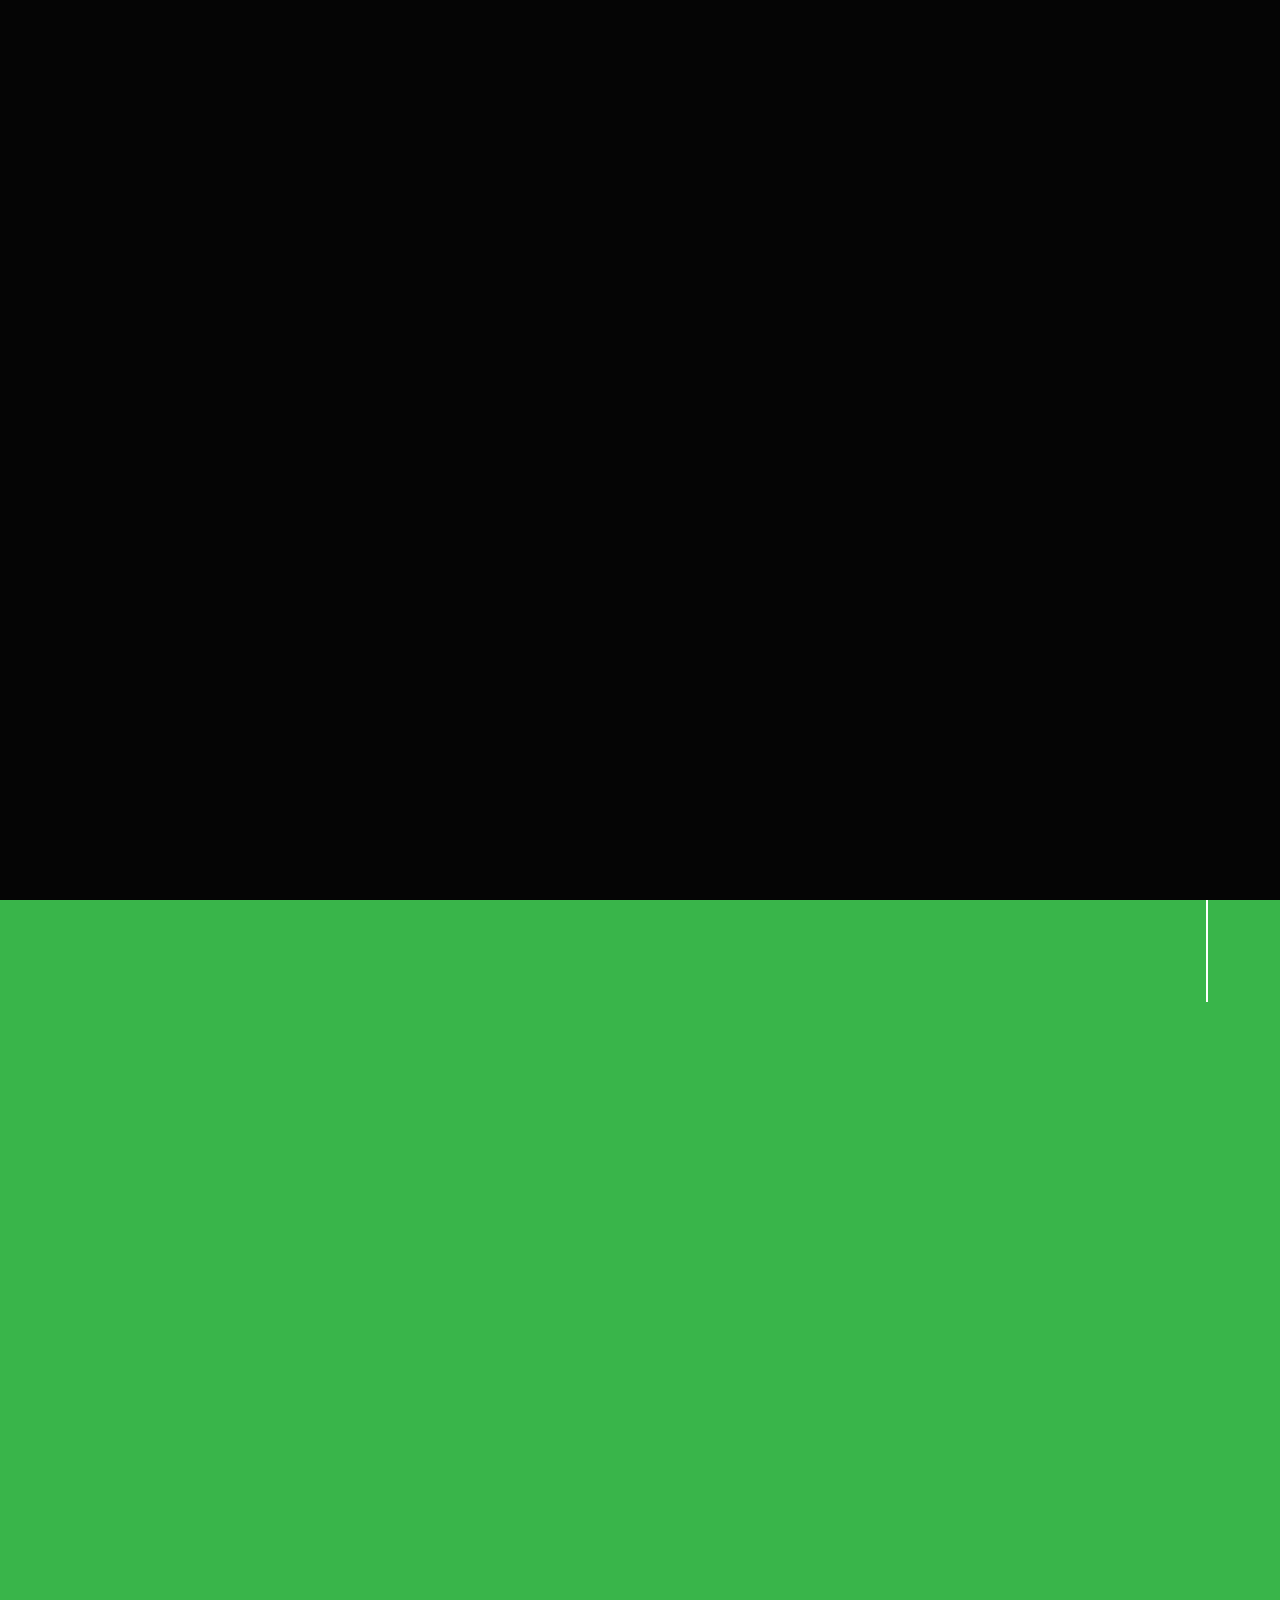
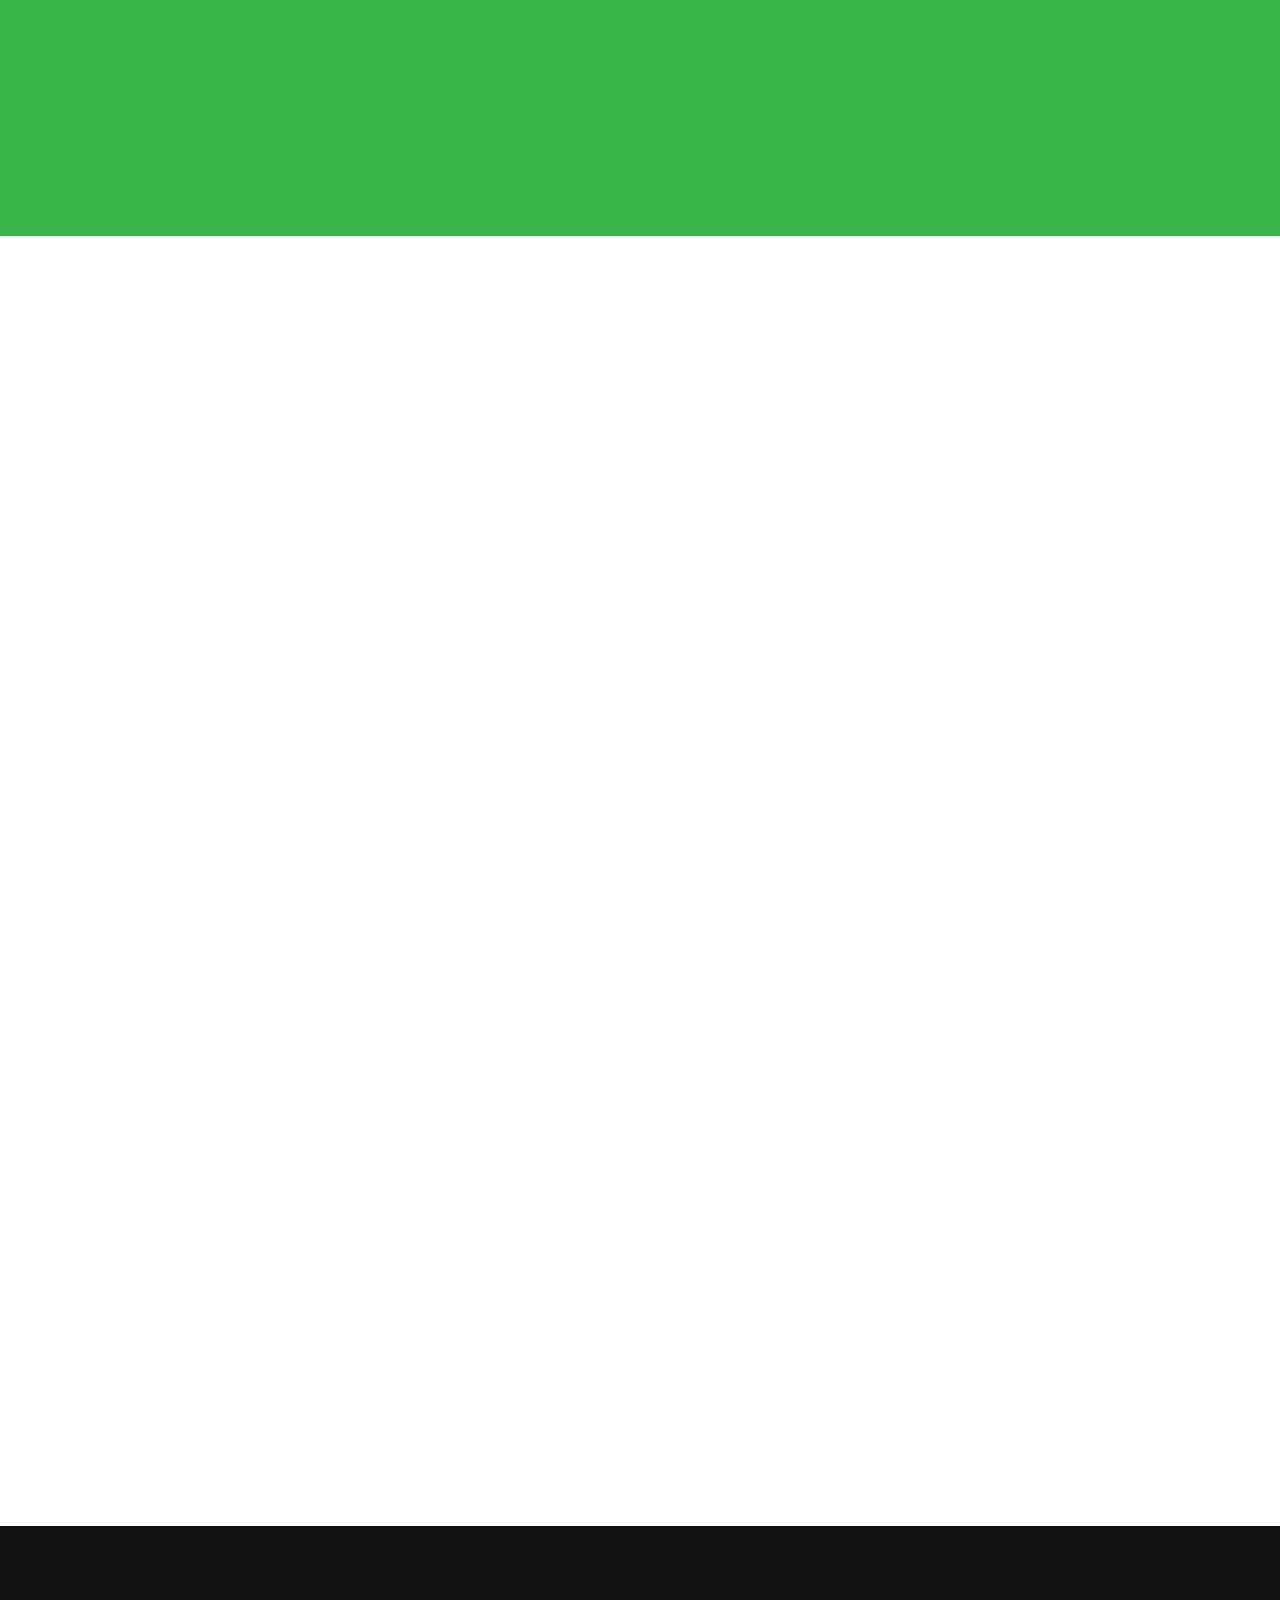
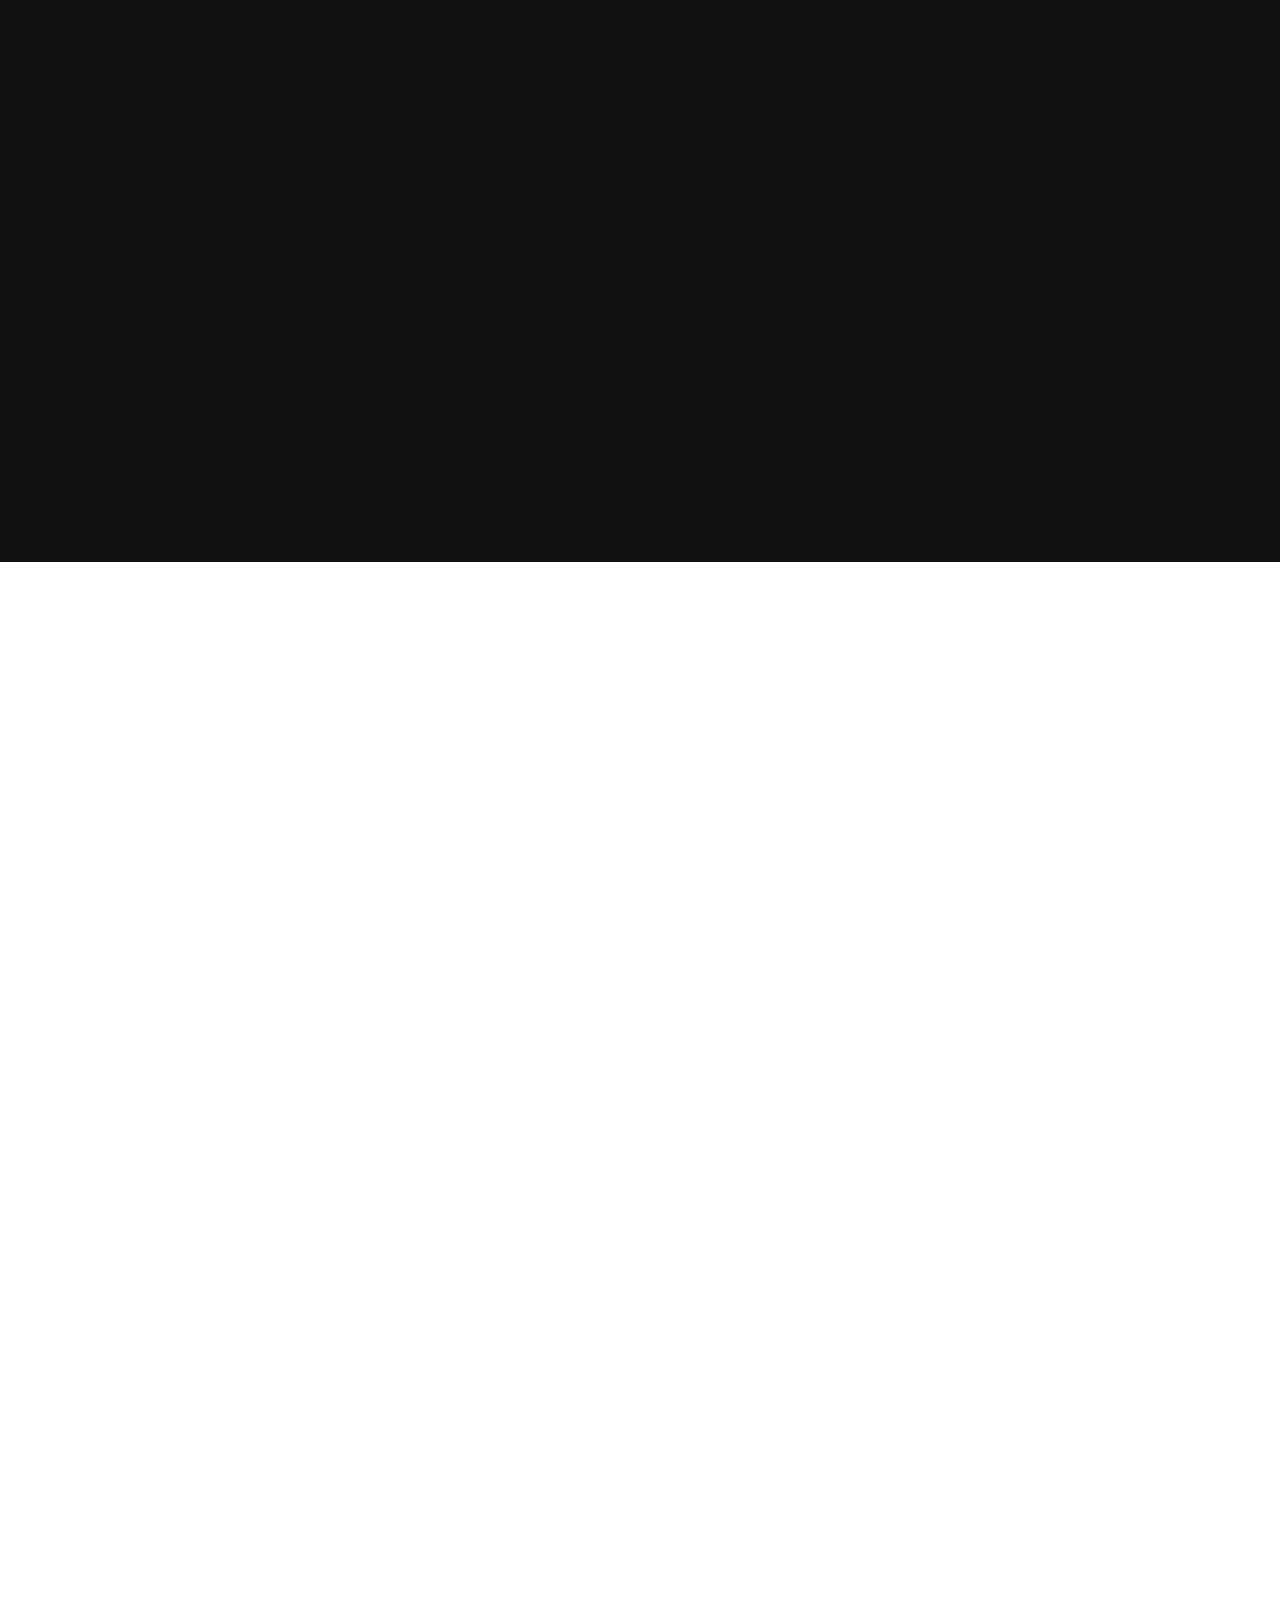
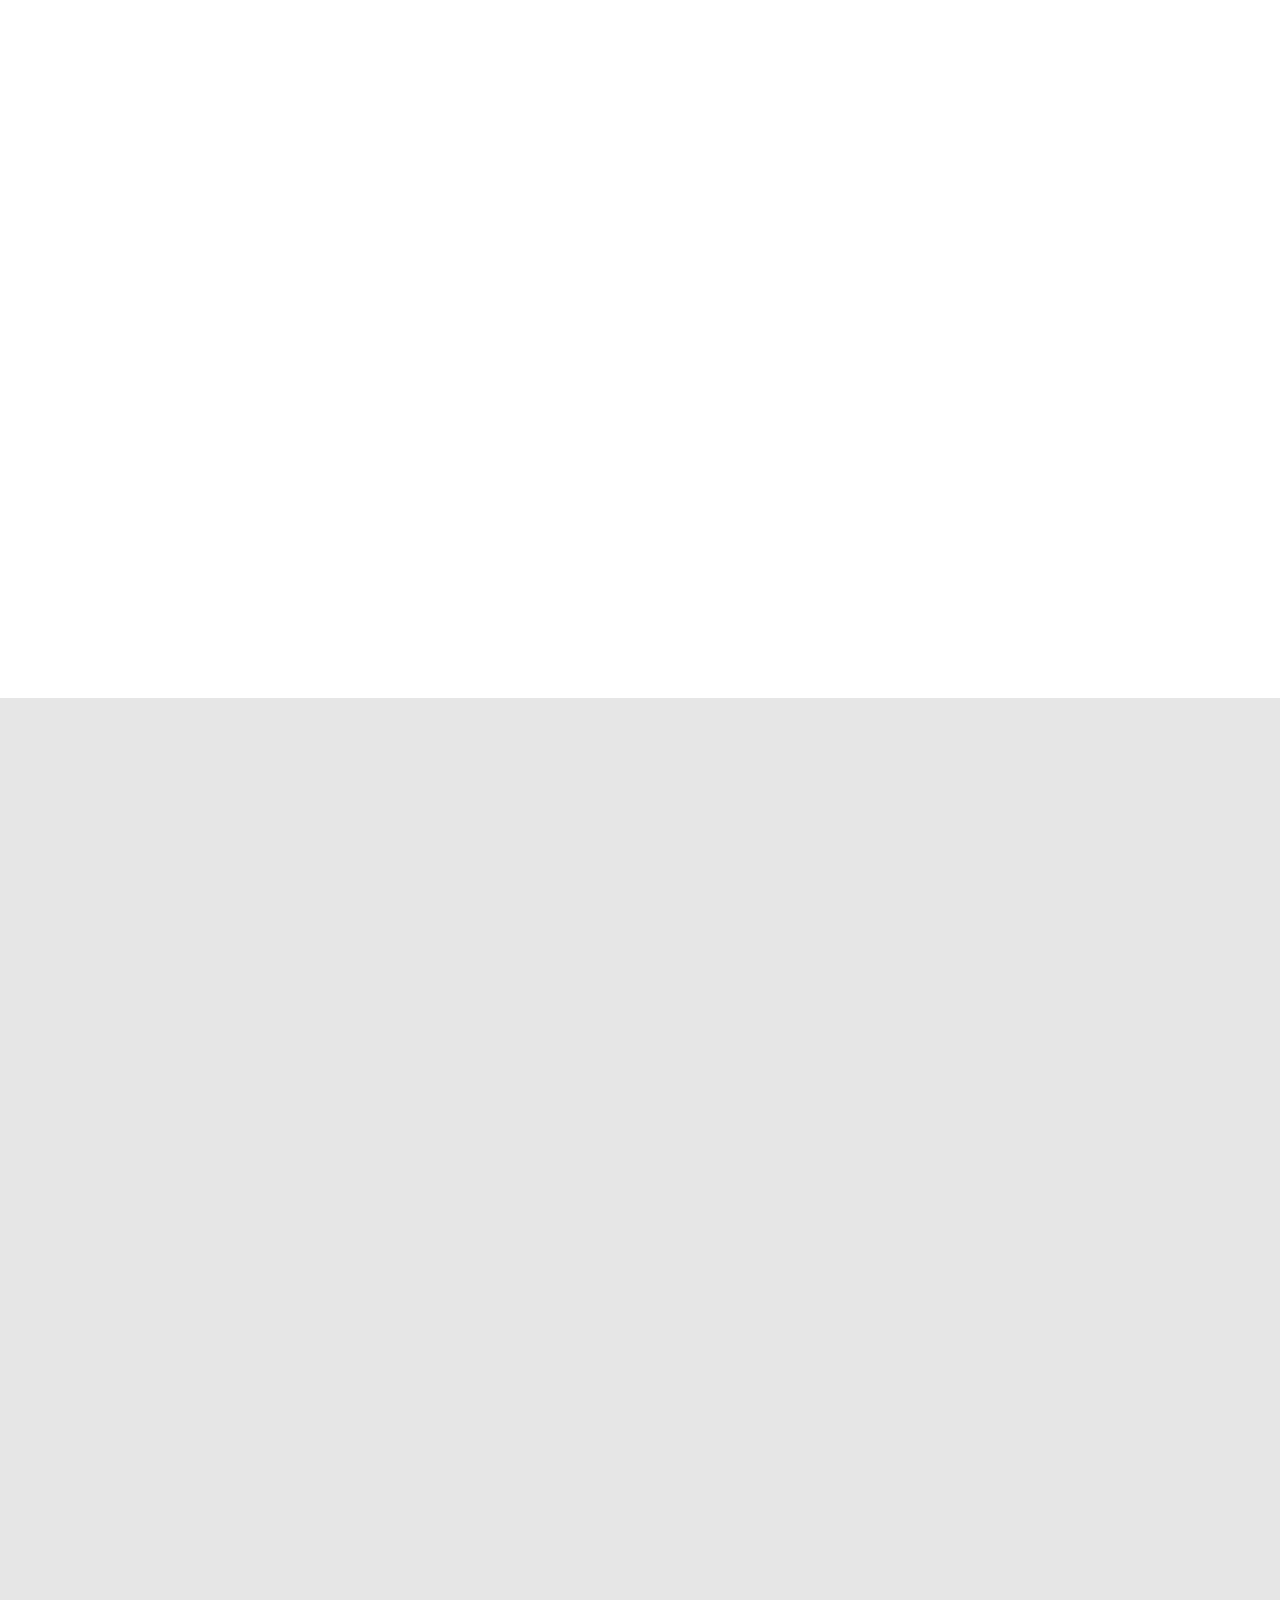
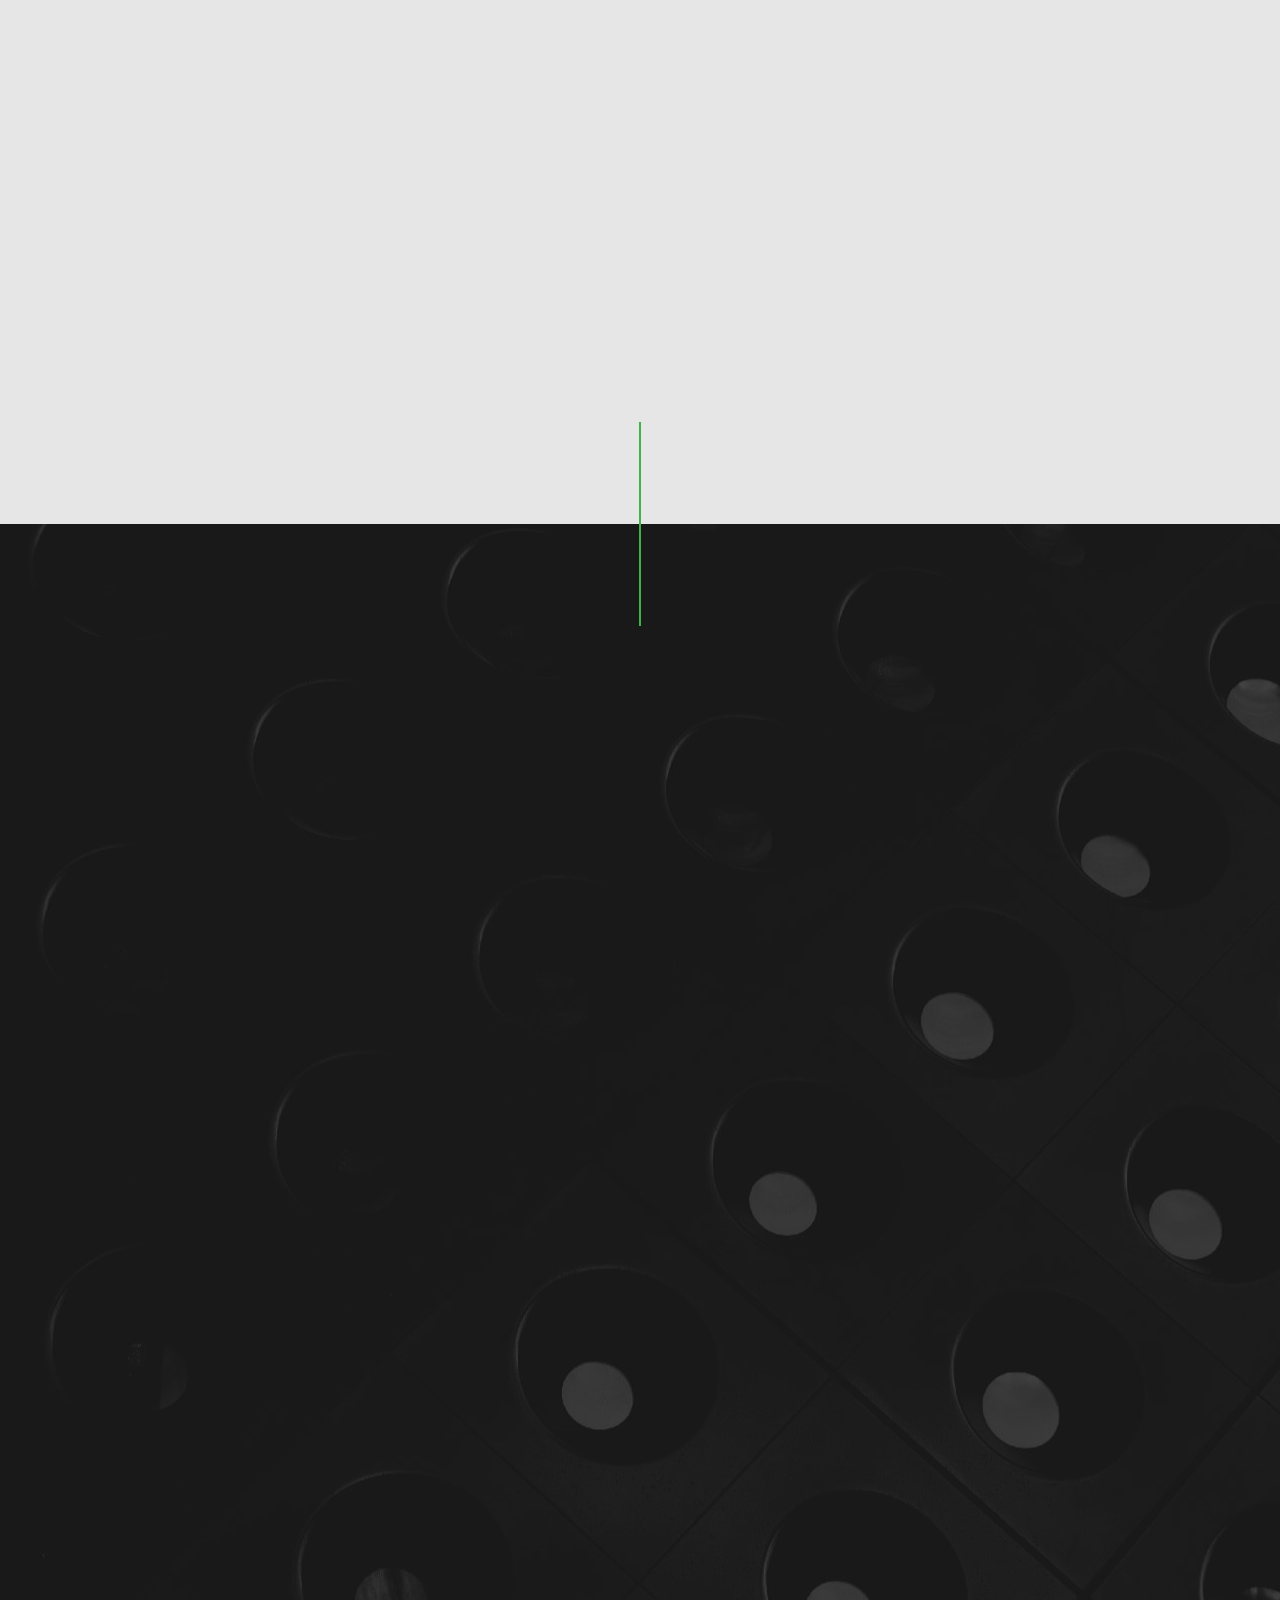
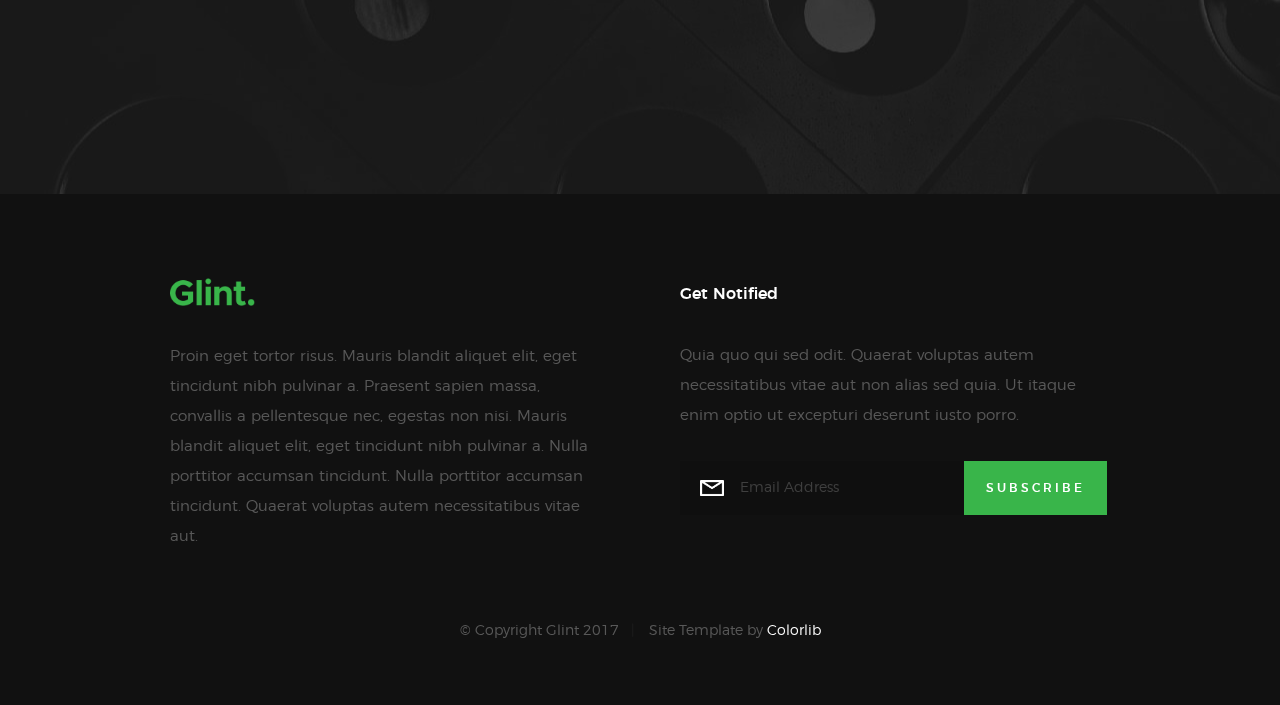
==== index.html @ a830708d "initial commit" ====
<!DOCTYPE html>
<!--[if lt IE 9 ]><html class="no-js oldie" lang="en"> <![endif]-->
<!--[if IE 9 ]><html class="no-js oldie ie9" lang="en"> <![endif]-->
<!--[if (gte IE 9)|!(IE)]><!-->
<html class="no-js" lang="en">
<!--<![endif]-->

<head>

    <!--- basic page needs
    ================================================== -->
    <meta charset="utf-8">
    <title>Glint</title>
    <meta name="description" content="">
    <meta name="author" content="">

    <!-- mobile specific metas
    ================================================== -->
    <meta name="viewport" content="width=device-width, initial-scale=1">

    <!-- CSS
    ================================================== -->
    <link rel="stylesheet" href="css/base.css">
    <link rel="stylesheet" href="css/vendor.css">
    <link rel="stylesheet" href="css/main.css">

    <!-- script
    ================================================== -->
    <script src="js/modernizr.js"></script>
    <script src="js/pace.min.js"></script>

    <!-- favicons
    ================================================== -->
    <link rel="shortcut icon" href="favicon.ico" type="image/x-icon">
    <link rel="icon" href="favicon.ico" type="image/x-icon">

</head>

<body id="top">

    <!-- header
    ================================================== -->
    <header class="s-header">

        <div class="header-logo">
            <a class="site-logo" href="index.html">
                <img src="images/logo.png" alt="Homepage">
            </a>
        </div>

        <nav class="header-nav">

            <a href="#0" class="header-nav__close" title="close"><span>Close</span></a>

            <div class="header-nav__content">
                <h3>Navigation</h3>
                
                <ul class="header-nav__list">
                    <li class="current"><a class="smoothscroll"  href="#home" title="home">Home</a></li>
                    <li><a class="smoothscroll"  href="#about" title="about">About</a></li>
                    <li><a class="smoothscroll"  href="#services" title="services">Services</a></li>
                    <li><a class="smoothscroll"  href="#works" title="works">Works</a></li>
                    <li><a class="smoothscroll"  href="#clients" title="clients">Clients</a></li>
                    <li><a class="smoothscroll"  href="#contact" title="contact">Contact</a></li>
                </ul>
    
                <p>Perspiciatis hic praesentium nesciunt. Et neque a dolorum <a href='#0'>voluptatem</a> porro iusto sequi veritatis libero enim. Iusto id suscipit veritatis neque reprehenderit.</p>
    
                <ul class="header-nav__social">
                    <li>
                        <a href="#"><i class="fa fa-facebook"></i></a>
                    </li>
                    <li>
                        <a href="#"><i class="fa fa-twitter"></i></a>
                    </li>
                    <li>
                        <a href="#"><i class="fa fa-instagram"></i></a>
                    </li>
                    <li>
                        <a href="#"><i class="fa fa-behance"></i></a>
                    </li>
                    <li>
                        <a href="#"><i class="fa fa-dribbble"></i></a>
                    </li>
                </ul>

            </div> <!-- end header-nav__content -->

        </nav>  <!-- end header-nav -->

        <a class="header-menu-toggle" href="#0">
            <span class="header-menu-text">Menu</span>
            <span class="header-menu-icon"></span>
        </a>

    </header> <!-- end s-header -->


    <!-- home
    ================================================== -->
    <section id="home" class="s-home target-section" data-parallax="scroll" data-image-src="images/hero-bg.jpg" data-natural-width=3000 data-natural-height=2000 data-position-y=center>

        <div class="overlay"></div>
        <div class="shadow-overlay"></div>

        <div class="home-content">

            <div class="row home-content__main">

                <h3>Welcome to Glint</h3>

                <h1>
                    We are a creative group <br>
                    of people who design <br>
                    influential brands and <br>
                    digital experiences.
                </h1>

                <div class="home-content__buttons">
                    <a href="#contact" class="smoothscroll btn btn--stroke">
                        Start a Project
                    </a>
                    <a href="#about" class="smoothscroll btn btn--stroke">
                        More About Us
                    </a>
                </div>

            </div>

            <div class="home-content__scroll">
                <a href="#about" class="scroll-link smoothscroll">
                    <span>Scroll Down</span>
                </a>
            </div>

            <div class="home-content__line"></div>

        </div> <!-- end home-content -->


        <ul class="home-social">
            <li>
                <a href="#0"><i class="fa fa-facebook" aria-hidden="true"></i><span>Facebook</span></a>
            </li>
            <li>
                <a href="#0"><i class="fa fa-twitter" aria-hidden="true"></i><span>Twiiter</span></a>
            </li>
            <li>
                <a href="#0"><i class="fa fa-instagram" aria-hidden="true"></i><span>Instagram</span></a>
            </li>
            <li>
                <a href="#0"><i class="fa fa-behance" aria-hidden="true"></i><span>Behance</span></a>
            </li>
            <li>
                <a href="#0"><i class="fa fa-dribbble" aria-hidden="true"></i><span>Dribbble</span></a>
            </li>
        </ul> 
        <!-- end home-social -->

    </section> <!-- end s-home -->


    <!-- about
    ================================================== -->
    <section id='about' class="s-about">

        <div class="row section-header has-bottom-sep" data-aos="fade-up">
            <div class="col-full">
                <h3 class="subhead subhead--dark">Hello There</h3>
                <h1 class="display-1 display-1--light">We Are Glint</h1>
            </div>
        </div> <!-- end section-header -->

        <div class="row about-desc" data-aos="fade-up">
            <div class="col-full">
                <p>
                Lorem ipsum dolor sit amet, consectetur adipisicing elit, sed do eiusmod tempor incididunt ut labore et dolore magna aliqua. Ut enim ad minim veniam, quis nostrud exercitation ullamco laboris nisi ut aliquip ex ea commodo consequat. Duis aute irure dolor in reprehenderit in voluptate velit esse cillum dolore eu fugiat nulla pariatur. Excepteur sint occaecat cupidatat non proident, sunt in culpa qui officia deserunt. 
                </p>
            </div>
        </div> <!-- end about-desc -->

        <div class="row about-stats stats block-1-4 block-m-1-2 block-mob-full" data-aos="fade-up">
                
            <div class="col-block stats__col ">
                <div class="stats__count">127</div>
                <h5>Awards Received</h5>
            </div>
            <div class="col-block stats__col">
                <div class="stats__count">1505</div>
                <h5>Cups of Coffee</h5>
            </div>
            <div class="col-block stats__col">
                <div class="stats__count">109</div>
                <h5>Projects Completed</h5>
            </div>
            <div class="col-block stats__col">
                <div class="stats__count">102</div>
                <h5>Happy Clients</h5> 
            </div>

        </div> <!-- end about-stats -->

        <div class="about__line"></div>

    </section> <!-- end s-about -->


    <!-- services
    ================================================== -->
    <section id='services' class="s-services">

        <div class="row section-header has-bottom-sep" data-aos="fade-up">
            <div class="col-full">
                <h3 class="subhead">What We Do</h3>
                <h1 class="display-2">We’ve got everything you need to launch and grow your business</h1>
            </div>
        </div> <!-- end section-header -->

        <div class="row services-list block-1-2 block-tab-full">

            <div class="col-block service-item" data-aos="fade-up">
                <div class="service-icon">
                    <i class="icon-paint-brush"></i>
                </div>
                <div class="service-text">
                    <h3 class="h2">Brand Identity</h3>
                    <p>Nemo cupiditate ab quibusdam quaerat impedit magni. Earum suscipit ipsum laudantium. 
                    Quo delectus est. Maiores voluptas ab sit natus veritatis ut. Debitis nulla cumque veritatis.
                    Sunt suscipit voluptas ipsa in tempora esse soluta sint.
                    </p>
                </div>
            </div>

            <div class="col-block service-item" data-aos="fade-up">
                <div class="service-icon">
                    <i class="icon-group"></i>
                </div>
                <div class="service-text">
                    <h3 class="h2">Illustration</h3>
                    <p>Nemo cupiditate ab quibusdam quaerat impedit magni. Earum suscipit ipsum laudantium. 
                    Quo delectus est. Maiores voluptas ab sit natus veritatis ut. Debitis nulla cumque veritatis.
                    Sunt suscipit voluptas ipsa in tempora esse soluta sint.
                    </p>
                </div>
            </div>

            <div class="col-block service-item" data-aos="fade-up">
                <div class="service-icon">
                    <i class="icon-megaphone"></i>
                </div>  
                <div class="service-text">
                    <h3 class="h2">Marketing</h3>
                    <p>Nemo cupiditate ab quibusdam quaerat impedit magni. Earum suscipit ipsum laudantium. 
                    Quo delectus est. Maiores voluptas ab sit natus veritatis ut. Debitis nulla cumque veritatis.
                    Sunt suscipit voluptas ipsa in tempora esse soluta sint.
                    </p>
                </div>
            </div>

            <div class="col-block service-item" data-aos="fade-up">
                <div class="service-icon">
                    <i class="icon-earth"></i>
                </div>
                <div class="service-text">
                    <h3 class="h2">Web Design</h3>
                    <p>Nemo cupiditate ab quibusdam quaerat impedit magni. Earum suscipit ipsum laudantium. 
                    Quo delectus est. Maiores voluptas ab sit natus veritatis ut. Debitis nulla cumque veritatis.
                    Sunt suscipit voluptas ipsa in tempora esse soluta sint.
                    </p>
                </div>
            </div>

            <div class="col-block service-item" data-aos="fade-up">
                <div class="service-icon">
                    <i class="icon-cube"></i>
                </div>
                <div class="service-text">
                    <h3 class="h2">Packaging Design</h3>
                    <p>Nemo cupiditate ab quibusdam quaerat impedit magni. Earum suscipit ipsum laudantium. 
                    Quo delectus est. Maiores voluptas ab sit natus veritatis ut. Debitis nulla cumque veritatis.
                    Sunt suscipit voluptas ipsa in tempora esse soluta sint.
                    </p>
                </div>
            </div>
    
            <div class="col-block service-item" data-aos="fade-up">
                <div class="service-icon"><i class="icon-lego-block"></i></div>
                <div class="service-text">
                    <h3 class="h2">Web Development</h3>
                    <p>Nemo cupiditate ab quibusdam quaerat impedit magni. Earum suscipit ipsum laudantium. 
                    Quo delectus est. Maiores voluptas ab sit natus veritatis ut. Debitis nulla cumque veritatis.
                    Sunt suscipit voluptas ipsa in tempora esse soluta sint.
                    </p>
                </div>
            </div>

        </div> <!-- end services-list -->

    </section> <!-- end s-services -->


    <!-- works
    ================================================== -->
    <section id='works' class="s-works">

        <div class="intro-wrap">
                
            <div class="row section-header has-bottom-sep light-sep" data-aos="fade-up">
                <div class="col-full">
                    <h3 class="subhead">Recent Works</h3>
                    <h1 class="display-2 display-2--light">We love what we do, check out some of our latest works</h1>
                </div>
            </div> <!-- end section-header -->

        </div> <!-- end intro-wrap -->

        <div class="row works-content">
            <div class="col-full masonry-wrap">
                <div class="masonry">
    
                    <div class="masonry__brick" data-aos="fade-up">
                        <div class="item-folio">
                                
                            <div class="item-folio__thumb">
                                <a href="images/portfolio/gallery/g-shutterbug.jpg" class="thumb-link" title="Shutterbug" data-size="1050x700">
                                    <img src="images/portfolio/lady-shutterbug.jpg" 
                                         srcset="images/portfolio/lady-shutterbug.jpg 1x, images/portfolio/lady-shutterbug@2x.jpg 2x" alt="">
                                </a>
                            </div>
    
                            <div class="item-folio__text">
                                <h3 class="item-folio__title">
                                    Shutterbug
                                </h3>
                                <p class="item-folio__cat">
                                    Branding
                                </p>
                            </div>
    
                            <a href="https://www.behance.net/" class="item-folio__project-link" title="Project link">
                                <i class="icon-link"></i>
                            </a>
    
                            <div class="item-folio__caption">
                                <p>Vero molestiae sed aut natus excepturi. Et tempora numquam. Temporibus iusto quo.Unde dolorem corrupti neque nisi.</p>
                            </div>
    
                        </div>
                    </div> <!-- end masonry__brick -->

                    <div class="masonry__brick" data-aos="fade-up">
                        <div class="item-folio">
                                
                            <div class="item-folio__thumb">
                                <a href="images/portfolio/gallery/g-woodcraft.jpg" class="thumb-link" title="Woodcraft" data-size="1050x700">
                                    <img src="images/portfolio/woodcraft.jpg" 
                                         srcset="images/portfolio/woodcraft.jpg 1x, images/portfolio/woodcraft@2x.jpg 2x" alt="">
                                </a>
                            </div>
    
                            <div class="item-folio__text">
                                <h3 class="item-folio__title">
                                    Woodcraft
                                </h3>
                                <p class="item-folio__cat">
                                    Web Design
                                </p>
                            </div>
    
                            <a href="https://www.behance.net/" class="item-folio__project-link" title="Project link">
                                <i class="icon-link"></i>
                            </a>
    
                            <div class="item-folio__caption">
                                <p>Vero molestiae sed aut natus excepturi. Et tempora numquam. Temporibus iusto quo.Unde dolorem corrupti neque nisi.</p>
                            </div>
    
                        </div>
                    </div> <!-- end masonry__brick -->
    
                    <div class="masonry__brick" data-aos="fade-up">
                        <div class="item-folio">
                                
                            <div class="item-folio__thumb">
                                <a href="images/portfolio/gallery/g-beetle.jpg" class="thumb-link" title="The Beetle Car" data-size="1050x700">
                                    <img src="images/portfolio/the-beetle.jpg"
                                         srcset="images/portfolio/the-beetle.jpg 1x, images/portfolio/the-beetle@2x.jpg 2x" alt="">
                                </a>
                            </div>
    
                            <div class="item-folio__text">
                                <h3 class="item-folio__title">
                                    The Beetle
                                </h3>
                                <p class="item-folio__cat">
                                    Web Development
                                </p>
                            </div>
    
                            <a href="https://www.behance.net/" class="item-folio__project-link" title="Project link">
                                <i class="icon-link"></i>
                            </a>
    
                            <div class="item-folio__caption">
                                <p>Vero molestiae sed aut natus excepturi. Et tempora numquam. Temporibus iusto quo.Unde dolorem corrupti neque nisi.</p>
                            </div>
    
                        </div>
                    </div> <!-- end masonry__brick -->
    
                    <div class="masonry__brick" data-aos="fade-up">
                        <div class="item-folio">
                                
                            <div class="item-folio__thumb">
                                <a href="images/portfolio/gallery/g-grow-green.jpg" class="thumb-link" title="Grow Green" data-size="1050x700">
                                    <img src="images/portfolio/grow-green.jpg" 
                                         srcset="images/portfolio/grow-green.jpg 1x, images/portfolio/grow-green@2x.jpg 2x" alt="">
                                </a>
                            </div>
    
                            <div class="item-folio__text">
                                <h3 class="item-folio__title">
                                    Grow Green
                                </h3>
                                <p class="item-folio__cat">
                                    Branding
                                </p>
                            </div>
    
                            <a href="https://www.behance.net/" class="item-folio__project-link" title="Project link">
                                <i class="icon-link"></i>
                            </a>
    
                            <div class="item-folio__caption">
                                <p>Vero molestiae sed aut natus excepturi. Et tempora numquam. Temporibus iusto quo.Unde dolorem corrupti neque nisi.</p>
                            </div>
    
                        </div>
                    </div> <!-- end masonry__brick -->

                    <div class="masonry__brick" data-aos="fade-up">
                        <div class="item-folio">
                                
                            <div class="item-folio__thumb">
                                <a href="images/portfolio/gallery/g-guitarist.jpg" class="thumb-link" title="Guitarist" data-size="1050x700">
                                    <img src="images/portfolio/guitarist.jpg" 
                                         srcset="images/portfolio/guitarist.jpg 1x, images/portfolio/guitarist@2x.jpg 2x" alt="">
                                </a>
                            </div>
    
                            <div class="item-folio__text">
                                <h3 class="item-folio__title">
                                    Guitarist
                                </h3>
                                <p class="item-folio__cat">
                                    Web Design
                                </p>
                            </div>
    
                            <a href="https://www.behance.net/" class="item-folio__project-link" title="Project link">
                                <i class="icon-link"></i>
                            </a>
    
                            <div class="item-folio__caption">
                                <p>Vero molestiae sed aut natus excepturi. Et tempora numquam. Temporibus iusto quo.Unde dolorem corrupti neque nisi.</p>
                            </div>
    
                        </div>
                    </div> <!-- end masonry__brick -->
    
                    <div class="masonry__brick" data-aos="fade-up">
                        <div class="item-folio">
                                
                            <div class="item-folio__thumb">
                                <a href="images/portfolio/gallery/g-palmeira.jpg" class="thumb-link" title="Palmeira" data-size="1050x700">
                                    <img src="images/portfolio/palmeira.jpg"
                                         srcset="images/portfolio/palmeira.jpg 1x, images/portfolio/palmeira@2x.jpg 2x" alt="">
                                </a>
                            </div>
    
                            <div class="item-folio__text">
                                <h3 class="item-folio__title">
                                    Palmeira
                                </h3>
                                <p class="item-folio__cat">
                                    Web Design
                                </p>
                            </div>
    
                            <a href="https://www.behance.net/" class="item-folio__project-link" title="Project link">
                                <i class="icon-link"></i>
                            </a>
    
                            <div class="item-folio__caption">
                                <p>Vero molestiae sed aut natus excepturi. Et tempora numquam. Temporibus iusto quo.Unde dolorem corrupti neque nisi.</p>
                            </div>
    
                        </div>
                    </div> <!-- end masonry__brick -->

                </div> <!-- end masonry -->
            </div> <!-- end col-full -->
        </div> <!-- end works-content -->

    </section> <!-- end s-works -->


    <!-- clients
    ================================================== -->
    <section id="clients" class="s-clients">

        <div class="row section-header" data-aos="fade-up">
            <div class="col-full">
                <h3 class="subhead">Our Clients</h3>
                <h1 class="display-2">Glint has been honored to
                partner up with these clients</h1>
            </div>
        </div> <!-- end section-header -->

        <div class="row clients-outer" data-aos="fade-up">
            <div class="col-full">
                <div class="clients">
                    
                    <a href="#0" title="" class="clients__slide"><img src="images/clients/apple.png" /></a>
                    <a href="#0" title="" class="clients__slide"><img src="images/clients/atom.png" /></a>
                    <a href="#0" title="" class="clients__slide"><img src="images/clients/blackberry.png" /></a>
                    <a href="#0" title="" class="clients__slide"><img src="images/clients/dropbox.png" /></a>
                    <a href="#0" title="" class="clients__slide"><img src="images/clients/envato.png" /></a>
                    <a href="#0" title="" class="clients__slide"><img src="images/clients/firefox.png" /></a>
                    <a href="#0" title="" class="clients__slide"><img src="images/clients/joomla.png" /></a>
                    <a href="#0" title="" class="clients__slide"><img src="images/clients/magento.png" /></a>
                     
                </div> <!-- end clients -->
            </div> <!-- end col-full -->
        </div> <!-- end clients-outer -->

        <div class="row clients-testimonials" data-aos="fade-up">
            <div class="col-full">
                <div class="testimonials">

                    <div class="testimonials__slide">

                        <p>Qui ipsam temporibus quisquam vel. Maiores eos cumque distinctio nam accusantium ipsum. 
                        Laudantium quia consequatur molestias delectus culpa facere hic dolores aperiam. Accusantium quos qui praesentium corpori.
                        Excepturi nam cupiditate culpa doloremque deleniti repellat.</p>

                        <img src="images/avatars/user-01.jpg" alt="Author image" class="testimonials__avatar">
                        <div class="testimonials__info">
                            <span class="testimonials__name">Tim Cook</span> 
                            <span class="testimonials__pos">CEO, Apple</span>
                        </div>

                    </div>

                    <div class="testimonials__slide">
                        
                        <p>Excepturi nam cupiditate culpa doloremque deleniti repellat. Veniam quos repellat voluptas animi adipisci.
                        Nisi eaque consequatur. Quasi voluptas eius distinctio. Atque eos maxime. Qui ipsam temporibus quisquam vel.</p>

                        <img src="images/avatars/user-05.jpg" alt="Author image" class="testimonials__avatar">
                        <div class="testimonials__info">
                            <span class="testimonials__name">Sundar Pichai</span> 
                            <span class="testimonials__pos">CEO, Google</span>
                        </div>

                    </div>

                    <div class="testimonials__slide">
                        
                        <p>Repellat dignissimos libero. Qui sed at corrupti expedita voluptas odit. Nihil ea quia nesciunt. Ducimus aut sed ipsam.  
                        Autem eaque officia cum exercitationem sunt voluptatum accusamus. Quasi voluptas eius distinctio.</p>

                        <img src="images/avatars/user-02.jpg" alt="Author image" class="testimonials__avatar">
                        <div class="testimonials__info">
                            <span class="testimonials__name">Satya Nadella</span> 
                            <span class="testimonials__pos">CEO, Microsoft</span>
                        </div>

                    </div>

                </div><!-- end testimonials -->
                
            </div> <!-- end col-full -->
        </div> <!-- end client-testimonials -->

    </section> <!-- end s-clients -->


    <!-- contact
    ================================================== -->
    <section id="contact" class="s-contact">

        <div class="overlay"></div>
        <div class="contact__line"></div>

        <div class="row section-header" data-aos="fade-up">
            <div class="col-full">
                <h3 class="subhead">Contact Us</h3>
                <h1 class="display-2 display-2--light">Reach out for a new project or just say hello</h1>
            </div>
        </div>

        <div class="row contact-content" data-aos="fade-up">
            
            <div class="contact-primary">

                <h3 class="h6">Send Us A Message</h3>

                <form name="contactForm" id="contactForm" method="post" action="" novalidate="novalidate">
                    <fieldset>
    
                    <div class="form-field">
                        <input name="contactName" type="text" id="contactName" placeholder="Your Name" value="" minlength="2" required="" aria-required="true" class="full-width">
                    </div>
                    <div class="form-field">
                        <input name="contactEmail" type="email" id="contactEmail" placeholder="Your Email" value="" required="" aria-required="true" class="full-width">
                    </div>
                    <div class="form-field">
                        <input name="contactSubject" type="text" id="contactSubject" placeholder="Subject" value="" class="full-width">
                    </div>
                    <div class="form-field">
                        <textarea name="contactMessage" id="contactMessage" placeholder="Your Message" rows="10" cols="50" required="" aria-required="true" class="full-width"></textarea>
                    </div>
                    <div class="form-field">
                        <button class="full-width btn--primary">Submit</button>
                        <div class="submit-loader">
                            <div class="text-loader">Sending...</div>
                            <div class="s-loader">
                                <div class="bounce1"></div>
                                <div class="bounce2"></div>
                                <div class="bounce3"></div>
                            </div>
                        </div>
                    </div>
    
                    </fieldset>
                </form>

                <!-- contact-warning -->
                <div class="message-warning">
                    Something went wrong. Please try again.
                </div> 
            
                <!-- contact-success -->
                <div class="message-success">
                    Your message was sent, thank you!<br>
                </div>

            </div> <!-- end contact-primary -->

            <div class="contact-secondary">
                <div class="contact-info">

                    <h3 class="h6 hide-on-fullwidth">Contact Info</h3>

                    <div class="cinfo">
                        <h5>Where to Find Us</h5>
                        <p>
                            1600 Amphitheatre Parkway<br>
                            Mountain View, CA<br>
                            94043 US
                        </p>
                    </div>

                    <div class="cinfo">
                        <h5>Email Us At</h5>
                        <p>
                            contact@glintsite.com<br>
                            info@glintsite.com
                        </p>
                    </div>

                    <div class="cinfo">
                        <h5>Call Us At</h5>
                        <p>
                            Phone: (+63) 555 1212<br>
                            Mobile: (+63) 555 0100<br>
                            Fax: (+63) 555 0101
                        </p>
                    </div>

                    <ul class="contact-social">
                        <li>
                            <a href="#"><i class="fa fa-facebook" aria-hidden="true"></i></a>
                        </li>
                        <li>
                            <a href="#"><i class="fa fa-twitter" aria-hidden="true"></i></a>
                        </li>
                        <li>
                            <a href="#"><i class="fa fa-instagram" aria-hidden="true"></i></a>
                        </li>
                        <li>
                            <a href="#"><i class="fa fa-behance" aria-hidden="true"></i></a>
                        </li>
                        <li>
                            <a href="#"><i class="fa fa-dribbble" aria-hidden="true"></i></a>
                        </li>
                    </ul> <!-- end contact-social -->

                </div> <!-- end contact-info -->
            </div> <!-- end contact-secondary -->

        </div> <!-- end contact-content -->

    </section> <!-- end s-contact -->


    <!-- footer
    ================================================== -->
    <footer>

        <div class="row footer-main">

            <div class="col-six tab-full left footer-desc">

                <div class="footer-logo"></div>
                Proin eget tortor risus. Mauris blandit aliquet elit, eget tincidunt nibh pulvinar a. Praesent sapien massa, convallis a pellentesque nec, egestas non nisi. Mauris blandit aliquet elit, eget tincidunt nibh pulvinar a. Nulla porttitor accumsan tincidunt. Nulla porttitor accumsan tincidunt. Quaerat voluptas autem necessitatibus vitae aut.

            </div>

            <div class="col-six tab-full right footer-subscribe">

                <h4>Get Notified</h4>
                <p>Quia quo qui sed odit. Quaerat voluptas autem necessitatibus vitae aut non alias sed quia. Ut itaque enim optio ut excepturi deserunt iusto porro.</p>

                <div class="subscribe-form">
                    <form id="mc-form" class="group" novalidate="true">
                        <input type="email" value="" name="EMAIL" class="email" id="mc-email" placeholder="Email Address" required="">
                        <input type="submit" name="subscribe" value="Subscribe">
                        <label for="mc-email" class="subscribe-message"></label>
                    </form>
                </div>

            </div>

        </div> <!-- end footer-main -->

        <div class="row footer-bottom">

            <div class="col-twelve">
                <div class="copyright">
                    <span>© Copyright Glint 2017</span> 
                    <span>Site Template by <a href="https://www.colorlib.com/">Colorlib</a></span>	
                </div>

                <div class="go-top">
                    <a class="smoothscroll" title="Back to Top" href="#top"><i class="icon-arrow-up" aria-hidden="true"></i></a>
                </div>
            </div>

        </div> <!-- end footer-bottom -->

    </footer> <!-- end footer -->


    <!-- photoswipe background
    ================================================== -->
    <div aria-hidden="true" class="pswp" role="dialog" tabindex="-1">

        <div class="pswp__bg"></div>
        <div class="pswp__scroll-wrap">

            <div class="pswp__container">
                <div class="pswp__item"></div>
                <div class="pswp__item"></div>
                <div class="pswp__item"></div>
            </div>

            <div class="pswp__ui pswp__ui--hidden">
                <div class="pswp__top-bar">
                    <div class="pswp__counter"></div><button class="pswp__button pswp__button--close" title="Close (Esc)"></button> <button class="pswp__button pswp__button--share" title=
                    "Share"></button> <button class="pswp__button pswp__button--fs" title="Toggle fullscreen"></button> <button class="pswp__button pswp__button--zoom" title=
                    "Zoom in/out"></button>
                    <div class="pswp__preloader">
                        <div class="pswp__preloader__icn">
                            <div class="pswp__preloader__cut">
                                <div class="pswp__preloader__donut"></div>
                            </div>
                        </div>
                    </div>
                </div>
                <div class="pswp__share-modal pswp__share-modal--hidden pswp__single-tap">
                    <div class="pswp__share-tooltip"></div>
                </div><button class="pswp__button pswp__button--arrow--left" title="Previous (arrow left)"></button> <button class="pswp__button pswp__button--arrow--right" title=
                "Next (arrow right)"></button>
                <div class="pswp__caption">
                    <div class="pswp__caption__center"></div>
                </div>
            </div>

        </div>

    </div> <!-- end photoSwipe background -->


    <!-- preloader
    ================================================== -->
    <div id="preloader">
        <div id="loader">
            <div class="line-scale-pulse-out">
                <div></div>
                <div></div>
                <div></div>
                <div></div>
                <div></div>
            </div>
        </div>
    </div>


    <!-- Java Script
    ================================================== -->
    <script src="js/jquery-3.2.1.min.js"></script>
    <script src="js/plugins.js"></script>
    <script src="js/main.js"></script>

</body>

</html>
---- css/base.css ----
/* =================================================================== 
 *
 *  Glint v1.0 Base Stylesheet
 *  11-20-2017
 *  ------------------------------------------------------------------
 *
 *  TOC:
 *  # imports 
 *  # normalize
 *  # basic/base setup styles
 *      ## Media
 *      ## Typography resets 
 *      ## links
 *      ## inputs
 *  # grid
 *      ## medium size devices
 *      ## tablets
 *      ## mobile devices
 *      ## small mobile devices
 *  # block grids
 *      ## medium size devices
 *      ## tablets
 *      ## mobile devices
 *      ## small mobile devices
 *  # MISC
 *
 * =================================================================== */


/* ===================================================================
 * # imports 
 *
 * ------------------------------------------------------------------- */
@import url("font-awesome/css/font-awesome.min.css");
@import url("micons/micons.css");
@import url("fonts.css");


/* ===================================================================
 * # normalize
 * normalize.css v5.0.0 | MIT License | 
 * github.com/necolas/normalize.css
 *
 * ------------------------------------------------------------------- */
html {
    font-family: sans-serif;
    line-height: 1.15;
    -ms-text-size-adjust: 100%;
    -webkit-text-size-adjust: 100%;
}

body {
    margin: 0;
}

article,
aside,
footer,
header,
nav,
section {
    display: block;
}

h1 {
    font-size: 2em;
    margin: 0.67em 0;
}

figcaption,
figure,
main {
    display: block;
}

figure {
    margin: 1em 40px;
}

hr {
    box-sizing: content-box;
    height: 0;
    overflow: visible;
}

pre {
    font-family: monospace, monospace;
    font-size: 1em;
}

a {
    background-color: transparent;
    -webkit-text-decoration-skip: objects;
}

a:active,
a:hover {
    outline-width: 0;
}

abbr[title] {
    border-bottom: none;
    text-decoration: underline;
    text-decoration: underline dotted;
}

b,
strong {
    font-weight: inherit;
}

b,
strong {
    font-weight: bolder;
}

code,
kbd,
samp {
    font-family: monospace, monospace;
    font-size: 1em;
}

dfn {
    font-style: italic;
}

mark {
    background-color: #ff0;
    color: #000;
}

small {
    font-size: 80%;
}

sub,
sup {
    font-size: 75%;
    line-height: 0;
    position: relative;
    vertical-align: baseline;
}

sub {
    bottom: -0.25em;
}

sup {
    top: -0.5em;
}

audio,
video {
    display: inline-block;
}

audio:not([controls]) {
    display: none;
    height: 0;
}

img {
    border-style: none;
}

svg:not(:root) {
    overflow: hidden;
}

button,
input,
optgroup,
select,
textarea {
    font-family: sans-serif;
    font-size: 100%;
    line-height: 1.15;
    margin: 0;
}

button,
input {
    overflow: visible;
}

button,
select {
    text-transform: none;
}

button,
html [type="button"],
[type="reset"],
[type="submit"] {
    -webkit-appearance: button;
}

button::-moz-focus-inner,
[type="button"]::-moz-focus-inner,
[type="reset"]::-moz-focus-inner,
[type="submit"]::-moz-focus-inner {
    border-style: none;
    padding: 0;
}

button:-moz-focusring,
[type="button"]:-moz-focusring,
[type="reset"]:-moz-focusring,
[type="submit"]:-moz-focusring {
    outline: 1px dotted ButtonText;
}

fieldset {
    border: 1px solid #c0c0c0;
    margin: 0 2px;
    padding: 0.35em 0.625em 0.75em;
}

legend {
    box-sizing: border-box;
    color: inherit;
    display: table;
    max-width: 100%;
    padding: 0;
    white-space: normal;
}

progress {
    display: inline-block;
    vertical-align: baseline;
}

textarea {
    overflow: auto;
}

[type="checkbox"],
[type="radio"] {
    box-sizing: border-box;
    padding: 0;
}

[type="number"]::-webkit-inner-spin-button,
[type="number"]::-webkit-outer-spin-button {
    height: auto;
}

[type="search"] {
    -webkit-appearance: textfield;
    outline-offset: -2px;
}

[type="search"]::-webkit-search-cancel-button,
[type="search"]::-webkit-search-decoration {
    -webkit-appearance: none;
}

::-webkit-file-upload-button {
    -webkit-appearance: button;
    font: inherit;
}

details,
menu {
    display: block;
}

summary {
    display: list-item;
}

canvas {
    display: inline-block;
}

template {
    display: none;
}

[hidden] {
    display: none;
}


/* ===================================================================
 * # basic/base setup styles
 *
 * ------------------------------------------------------------------- */
html {
    font-size: 62.5%;
    box-sizing: border-box;
}

*,
*::before,
*::after {
    box-sizing: inherit;
}

body {
    font-weight: normal;
    line-height: 1;
    word-wrap: break-word;
    text-rendering: optimizeLegibility;
    -webkit-overflow-scrolling: touch;
    -webkit-text-size-adjust: none;
}

body,
input,
button {
    -moz-osx-font-smoothing: grayscale;
    -webkit-font-smoothing: antialiased;
}


/* ------------------------------------------------------------------- 
 * ## Media
 * ------------------------------------------------------------------- */
img,
video {
    max-width: 100%;
    height: auto;
}


/* ------------------------------------------------------------------- 
 * ## Typography resets 
 * ------------------------------------------------------------------- */
div,
dl,
dt,
dd,
ul,
ol,
li,
h1,
h2,
h3,
h4,
h5,
h6,
pre,
form,
p,
blockquote,
th,
td {
    margin: 0;
    padding: 0;
}

h1,
h2,
h3,
h4,
h5,
h6 {
    -webkit-font-smoothing: auto;
    -webkit-font-smoothing: antialiased;
    -webkit-font-variant-ligatures: common-ligatures;
    -moz-font-variant-ligatures: common-ligatures;
    font-variant-ligatures: common-ligatures;
    text-rendering: optimizeLegibility;
}

em,
i {
    font-style: italic;
    line-height: inherit;
}

strong,
b {
    font-weight: bold;
    line-height: inherit;
}

small {
    font-size: 60%;
    line-height: inherit;
}

ol,
ul {
    list-style: none;
}

li {
    display: block;
}


/* ------------------------------------------------------------------- 
 * ## links 
 * ------------------------------------------------------------------- */
a {
    text-decoration: none;
    line-height: inherit;
}

a img {
    border: none;
}


/* ------------------------------------------------------------------- 
 * ## inputs 
 * ------------------------------------------------------------------- */
fieldset {
    margin: 0;
    padding: 0;
}

input[type="email"],
input[type="number"],
input[type="search"],
input[type="text"],
input[type="tel"],
input[type="url"],
input[type="password"],
textarea {
    -webkit-appearance: none;
    -moz-appearance: none;
    -ms-appearance: none;
    -o-appearance: none;
    appearance: none;
}


/* ===================================================================
 * # grid
 *
 * ------------------------------------------------------------------- */
.row {
    width: 94%;
    max-width: 1200px;
    margin: 0 auto;
}

.row:after {
    content: "";
    display: table;
    clear: both;
}

.row .row {
    width: auto;
    max-width: none;
    margin-left: -20px;
    margin-right: -20px;
}


/* column blocks
 * -------------------------------------- */
[class*="col-"] {
    float: left;
    padding: 0 20px;
}

[class*="col-"]+[class*="col-"].end {
    float: right;
}


/* column width classes 
 * -------------------------------------- */
.col-one {
    width: 8.33333%;
}

.col-two,
.col-1-6 {
    width: 16.66667%;
}

.col-three,
.col-1-4 {
    width: 25%;
}

.col-four,
.col-1-3 {
    width: 33.33333%;
}

.col-five {
    width: 41.66667%;
}

.col-six,
.col-1-2 {
    width: 50%;
}

.col-seven {
    width: 58.33333%;
}

.col-eight,
.col-2-3 {
    width: 66.66667%;
}

.col-nine,
.col-3-4 {
    width: 75%;
}

.col-ten,
.col-5-6 {
    width: 83.33333%;
}

.col-eleven {
    width: 91.66667%;
}

.col-twelve,
.col-full {
    width: 100%;
}


/* ------------------------------------------------------------------- 
 * ## medium size devices
 * ------------------------------------------------------------------- */
@media only screen and (max-width: 1200px) {
    .row .row {
        margin-left: -15px;
        margin-right: -15px;
    }
    [class*="col-"] {
        padding: 0 15px;
    }
    .md-two,
    .md-1-6 {
        width: 16.66667%;
    }
    .md-one {
        width: 8.33333%;
    }
    .md-three,
    .md-1-4 {
        width: 25%;
    }
    .md-four,
    .md-1-3 {
        width: 33.33333%;
    }
    .md-five {
        width: 41.66667%;
    }
    .md-six,
    .md-1-2 {
        width: 50%;
    }
    .md-seven {
        width: 58.33333%;
    }
    .md-eight,
    .md-2-3 {
        width: 66.66667%;
    }
    .md-nine,
    .md-3-4 {
        width: 75%;
    }
    .md-ten,
    .md-5-6 {
        width: 83.33333%;
    }
    .md-eleven {
        width: 91.66667%;
    }
    .md-twelve,
    .md-full {
        width: 100%;
    }
}


/* ------------------------------------------------------------------- 
 * ## tablets
 * ------------------------------------------------------------------- */
@media only screen and (max-width: 800px) {
    .row {
        width: 90%;
    }
    .tab-1-4 {
        width: 25%;
    }
    .tab-1-3 {
        width: 33.33333%;
    }
    .tab-1-2 {
        width: 50%;
    }
    .tab-2-3 {
        width: 66.66667%;
    }
    .tab-3-4 {
        width: 75%;
    }
    .tab-full {
        width: 100%;
    }
}


/* ------------------------------------------------------------------- 
 * ## mobile devices
 * ------------------------------------------------------------------- */
@media only screen and (max-width: 600px) {
    .row {
        width: auto;
        padding-left: 25px;
        padding-right: 25px;
    }
    .row .row {
        margin-left: -10px;
        margin-right: -10px;
    }
    [class*="col-"] {
        padding: 0 10px;
    }
    .mob-1-4 {
        width: 25%;
    }
    .mob-1-3 {
        width: 33.33333%;
    }
    .mob-1-2 {
        width: 50%;
    }
    .mob-2-3 {
        width: 66.66667%;
    }
    .mob-3-4 {
        width: 75%;
    }
    .mob-full {
        width: 100%;
    }
}


/* ------------------------------------------------------------------- 
 * ## small mobile devices
 * ------------------------------------------------------------------- */

/* stack columns on small mobile devices
 * ------------------------------------------------------------------- */

@media only screen and (max-width: 400px) {
    .row .row {
        padding-left: 0;
        padding-right: 0;
        margin-left: 0;
        margin-right: 0;
    }
    [class*="col-"] {
        width: 100% !important;
        float: none !important;
        clear: both !important;
        margin-left: 0;
        margin-right: 0;
        padding: 0;
    }
    [class*="col-"]+[class*="col-"].end {
        float: none;
    }
}


/* ===================================================================
 * # block grids
 * ------------------------------------------------------------------- */

/*   Equally-sized columns define at row level
 * ------------------------------------------------------------------- */
[class*="block-"]:after {
    content: "";
    display: table;
    clear: both;
}

.block-1-6 .col-block {
    width: 16.66667%;
}

.block-1-5 .col-block {
    width: 20%;
}

.block-1-4 .col-block {
    width: 25%;
}

.block-1-3 .col-block {
    width: 33.33333%;
}

.block-1-2 .col-block {
    width: 50%;
}


/**
 * Clearing for block grid columns. Allow columns with 
 * different heights to align properly.
 */

.block-1-6 .col-block:nth-child(6n+1),
.block-1-5 .col-block:nth-child(5n+1),
.block-1-4 .col-block:nth-child(4n+1),
.block-1-3 .col-block:nth-child(3n+1),
.block-1-2 .col-block:nth-child(2n+1) {
    clear: both;
}


/* ------------------------------------------------------------------- 
 * ## medium size devices
 * ------------------------------------------------------------------- */
@media only screen and (max-width: 1200px) {
    .block-m-1-6 .col-block {
        width: 16.66667%;
    }
    .block-m-1-5 .col-block {
        width: 20%;
    }
    .block-m-1-4 .col-block {
        width: 25%;
    }
    .block-m-1-3 .col-block {
        width: 33.33333%;
    }
    .block-m-1-2 .col-block {
        width: 50%;
    }
    .block-m-full .col-block {
        width: 100%;
        clear: both;
    }
    [class*="block-m-"] .col-block:nth-child(n) {
        clear: none;
    }
    .block-m-1-6 .col-block:nth-child(6n+1),
    .block-m-1-5 .col-block:nth-child(5n+1),
    .block-m-1-4 .col-block:nth-child(4n+1),
    .block-m-1-3 .col-block:nth-child(3n+1),
    .block-m-1-2 .col-block:nth-child(2n+1) {
        clear: both;
    }
}


/* ------------------------------------------------------------------- 
 * ## tablets
 * ------------------------------------------------------------------- */
@media only screen and (max-width: 800px) {
    .block-tab-1-6 .col-block {
        width: 16.66667%;
    }
    .block-tab-1-5 .col-block {
        width: 20%;
    }
    .block-tab-1-4 .col-block {
        width: 25%;
    }
    .block-tab-1-3 .col-block {
        width: 33.33333%;
    }
    .block-tab-1-2 .col-block {
        width: 50%;
    }
    .block-tab-full .col-block {
        width: 100%;
        clear: both;
    }
    [class*="block-tab-"] .col-block:nth-child(n) {
        clear: none;
    }
    .block-tab-1-6 .col-block:nth-child(6n+1),
    .block-tab-1-6 .col-block:nth-child(5n+1),
    .block-tab-1-4 .col-block:nth-child(4n+1),
    .block-tab-1-3 .col-block:nth-child(3n+1),
    .block-tab-1-2 .col-block:nth-child(2n+1) {
        clear: both;
    }
}


/* ------------------------------------------------------------------- 
 * ## mobile devices
 * ------------------------------------------------------------------- */
@media only screen and (max-width: 600px) {
    .block-mob-1-6 .col-block {
        width: 16.66667%;
    }
    .block-mob-1-5 .col-block {
        width: 20%;
    }
    .block-mob-1-4 .col-block {
        width: 25%;
    }
    .block-mob-1-3 .col-block {
        width: 33.33333%;
    }
    .block-mob-1-2 .col-block {
        width: 50%;
    }
    .block-mob-full .col-block {
        width: 100%;
        clear: both;
    }
    [class*="block-mob-"] .col-block:nth-child(n) {
        clear: none;
    }
    .block-mob-1-6 .col-block:nth-child(6n+1),
    .block-mob-1-5 .col-block:nth-child(5n+1),
    .block-mob-1-4 .col-block:nth-child(4n+1),
    .block-mob-1-3 .col-block:nth-child(3n+1),
    .block-mob-1-2 .col-block:nth-child(2n+1) {
        clear: both;
    }
}


/* ------------------------------------------------------------------- 
 * ## small mobile devices
 * ------------------------------------------------------------------- */

/* stack columns on small mobile devices
 * ------------------------------------------------------------------- */

@media only screen and (max-width: 400px) {
    .stack .col-block {
        width: 100% !important;
        float: none !important;
        clear: both !important;
        margin-left: 0;
        margin-right: 0;
    }
}


/* ===================================================================
 * # MISC
 *
 * ------------------------------------------------------------------- */
.group:after {
    content: "";
    display: table;
    clear: both;
}


/* Misc Helper Styles
 * -------------------------------------- */
.is-hidden {
    display: none;
}

.is-invisible {
    visibility: hidden;
}

.antialiased {
    -webkit-font-smoothing: antialiased;
    -moz-osx-font-smoothing: grayscale;
}

.overflow-hidden {
    overflow: hidden;
}

.remove-bottom {
    margin-bottom: 0;
}

.half-bottom {
    margin-bottom: 1.5rem !important;
}

.add-bottom {
    margin-bottom: 3rem !important;
}

.no-border {
    border: none;
}

.full-width {
    width: 100%;
}

.text-center {
    text-align: center;
}

.text-left {
    text-align: left;
}

.text-right {
    text-align: right;
}

.pull-left {
    float: left;
}

.pull-right {
    float: right;
}

.align-center {
    margin-left: auto;
    margin-right: auto;
    text-align: center;
}


/*# sourceMappingURL=base.css.map */
---- css/vendor.css ----
/* =================================================================== 
 *
 *  Glint v1.0 Vendor/Third Party CSS 
 *  11-20-2017
 *  ------------------------------------------------------------------
 *
 *  TOC:
 *  # animate on scroll
 *  # slick slider
 *  # photoswipe
 *  # photoSwipe skin
 *
 * =================================================================== */


/* ===================================================================
 * # animate on scroll 
 * https://michalsnik.github.io/aos/
 *
 * ------------------------------------------------------------------- */
[data-aos][data-aos][data-aos-duration='50'], body[data-aos-duration='50'] [data-aos] {
    transition-duration: 50ms;
}

[data-aos][data-aos][data-aos-delay='50'], body[data-aos-delay='50'] [data-aos] {
    transition-delay: 0;
}

[data-aos][data-aos][data-aos-delay='50'].aos-animate, body[data-aos-delay='50'] [data-aos].aos-animate {
    transition-delay: 50ms;
}

[data-aos][data-aos][data-aos-duration='100'], body[data-aos-duration='100'] [data-aos] {
    transition-duration: .1s;
}

[data-aos][data-aos][data-aos-delay='100'], body[data-aos-delay='100'] [data-aos] {
    transition-delay: 0;
}

[data-aos][data-aos][data-aos-delay='100'].aos-animate, body[data-aos-delay='100'] [data-aos].aos-animate {
    transition-delay: .1s;
}

[data-aos][data-aos][data-aos-duration='150'], body[data-aos-duration='150'] [data-aos] {
    transition-duration: .15s;
}

[data-aos][data-aos][data-aos-delay='150'], body[data-aos-delay='150'] [data-aos] {
    transition-delay: 0;
}

[data-aos][data-aos][data-aos-delay='150'].aos-animate, body[data-aos-delay='150'] [data-aos].aos-animate {
    transition-delay: .15s;
}

[data-aos][data-aos][data-aos-duration='200'], body[data-aos-duration='200'] [data-aos] {
    transition-duration: .2s;
}

[data-aos][data-aos][data-aos-delay='200'], body[data-aos-delay='200'] [data-aos] {
    transition-delay: 0;
}

[data-aos][data-aos][data-aos-delay='200'].aos-animate, body[data-aos-delay='200'] [data-aos].aos-animate {
    transition-delay: .2s;
}

[data-aos][data-aos][data-aos-duration='250'], body[data-aos-duration='250'] [data-aos] {
    transition-duration: .25s;
}

[data-aos][data-aos][data-aos-delay='250'], body[data-aos-delay='250'] [data-aos] {
    transition-delay: 0;
}

[data-aos][data-aos][data-aos-delay='250'].aos-animate, body[data-aos-delay='250'] [data-aos].aos-animate {
    transition-delay: .25s;
}

[data-aos][data-aos][data-aos-duration='300'], body[data-aos-duration='300'] [data-aos] {
    transition-duration: .3s;
}

[data-aos][data-aos][data-aos-delay='300'], body[data-aos-delay='300'] [data-aos] {
    transition-delay: 0;
}

[data-aos][data-aos][data-aos-delay='300'].aos-animate, body[data-aos-delay='300'] [data-aos].aos-animate {
    transition-delay: .3s;
}

[data-aos][data-aos][data-aos-duration='350'], body[data-aos-duration='350'] [data-aos] {
    transition-duration: .35s;
}

[data-aos][data-aos][data-aos-delay='350'], body[data-aos-delay='350'] [data-aos] {
    transition-delay: 0;
}

[data-aos][data-aos][data-aos-delay='350'].aos-animate, body[data-aos-delay='350'] [data-aos].aos-animate {
    transition-delay: .35s;
}

[data-aos][data-aos][data-aos-duration='400'], body[data-aos-duration='400'] [data-aos] {
    transition-duration: .4s;
}

[data-aos][data-aos][data-aos-delay='400'], body[data-aos-delay='400'] [data-aos] {
    transition-delay: 0;
}

[data-aos][data-aos][data-aos-delay='400'].aos-animate, body[data-aos-delay='400'] [data-aos].aos-animate {
    transition-delay: .4s;
}

[data-aos][data-aos][data-aos-duration='450'], body[data-aos-duration='450'] [data-aos] {
    transition-duration: .45s;
}

[data-aos][data-aos][data-aos-delay='450'], body[data-aos-delay='450'] [data-aos] {
    transition-delay: 0;
}

[data-aos][data-aos][data-aos-delay='450'].aos-animate, body[data-aos-delay='450'] [data-aos].aos-animate {
    transition-delay: .45s;
}

[data-aos][data-aos][data-aos-duration='500'], body[data-aos-duration='500'] [data-aos] {
    transition-duration: .5s;
}

[data-aos][data-aos][data-aos-delay='500'], body[data-aos-delay='500'] [data-aos] {
    transition-delay: 0;
}

[data-aos][data-aos][data-aos-delay='500'].aos-animate, body[data-aos-delay='500'] [data-aos].aos-animate {
    transition-delay: .5s;
}

[data-aos][data-aos][data-aos-duration='550'], body[data-aos-duration='550'] [data-aos] {
    transition-duration: .55s;
}

[data-aos][data-aos][data-aos-delay='550'], body[data-aos-delay='550'] [data-aos] {
    transition-delay: 0;
}

[data-aos][data-aos][data-aos-delay='550'].aos-animate, body[data-aos-delay='550'] [data-aos].aos-animate {
    transition-delay: .55s;
}

[data-aos][data-aos][data-aos-duration='600'], body[data-aos-duration='600'] [data-aos] {
    transition-duration: .6s;
}

[data-aos][data-aos][data-aos-delay='600'], body[data-aos-delay='600'] [data-aos] {
    transition-delay: 0;
}

[data-aos][data-aos][data-aos-delay='600'].aos-animate, body[data-aos-delay='600'] [data-aos].aos-animate {
    transition-delay: .6s;
}

[data-aos][data-aos][data-aos-duration='650'], body[data-aos-duration='650'] [data-aos] {
    transition-duration: .65s;
}

[data-aos][data-aos][data-aos-delay='650'], body[data-aos-delay='650'] [data-aos] {
    transition-delay: 0;
}

[data-aos][data-aos][data-aos-delay='650'].aos-animate, body[data-aos-delay='650'] [data-aos].aos-animate {
    transition-delay: .65s;
}

[data-aos][data-aos][data-aos-duration='700'], body[data-aos-duration='700'] [data-aos] {
    transition-duration: .7s;
}

[data-aos][data-aos][data-aos-delay='700'], body[data-aos-delay='700'] [data-aos] {
    transition-delay: 0;
}

[data-aos][data-aos][data-aos-delay='700'].aos-animate, body[data-aos-delay='700'] [data-aos].aos-animate {
    transition-delay: .7s;
}

[data-aos][data-aos][data-aos-duration='750'], body[data-aos-duration='750'] [data-aos] {
    transition-duration: .75s;
}

[data-aos][data-aos][data-aos-delay='750'], body[data-aos-delay='750'] [data-aos] {
    transition-delay: 0;
}

[data-aos][data-aos][data-aos-delay='750'].aos-animate, body[data-aos-delay='750'] [data-aos].aos-animate {
    transition-delay: .75s;
}

[data-aos][data-aos][data-aos-duration='800'], body[data-aos-duration='800'] [data-aos] {
    transition-duration: .8s;
}

[data-aos][data-aos][data-aos-delay='800'], body[data-aos-delay='800'] [data-aos] {
    transition-delay: 0;
}

[data-aos][data-aos][data-aos-delay='800'].aos-animate, body[data-aos-delay='800'] [data-aos].aos-animate {
    transition-delay: .8s;
}

[data-aos][data-aos][data-aos-duration='850'], body[data-aos-duration='850'] [data-aos] {
    transition-duration: .85s;
}

[data-aos][data-aos][data-aos-delay='850'], body[data-aos-delay='850'] [data-aos] {
    transition-delay: 0;
}

[data-aos][data-aos][data-aos-delay='850'].aos-animate, body[data-aos-delay='850'] [data-aos].aos-animate {
    transition-delay: .85s;
}

[data-aos][data-aos][data-aos-duration='900'], body[data-aos-duration='900'] [data-aos] {
    transition-duration: .9s;
}

[data-aos][data-aos][data-aos-delay='900'], body[data-aos-delay='900'] [data-aos] {
    transition-delay: 0;
}

[data-aos][data-aos][data-aos-delay='900'].aos-animate, body[data-aos-delay='900'] [data-aos].aos-animate {
    transition-delay: .9s;
}

[data-aos][data-aos][data-aos-duration='950'], body[data-aos-duration='950'] [data-aos] {
    transition-duration: .95s;
}

[data-aos][data-aos][data-aos-delay='950'], body[data-aos-delay='950'] [data-aos] {
    transition-delay: 0;
}

[data-aos][data-aos][data-aos-delay='950'].aos-animate, body[data-aos-delay='950'] [data-aos].aos-animate {
    transition-delay: .95s;
}

[data-aos][data-aos][data-aos-duration='1000'], body[data-aos-duration='1000'] [data-aos] {
    transition-duration: 1s;
}

[data-aos][data-aos][data-aos-delay='1000'], body[data-aos-delay='1000'] [data-aos] {
    transition-delay: 0;
}

[data-aos][data-aos][data-aos-delay='1000'].aos-animate, body[data-aos-delay='1000'] [data-aos].aos-animate {
    transition-delay: 1s;
}

[data-aos][data-aos][data-aos-duration='1050'], body[data-aos-duration='1050'] [data-aos] {
    transition-duration: 1.05s;
}

[data-aos][data-aos][data-aos-delay='1050'], body[data-aos-delay='1050'] [data-aos] {
    transition-delay: 0;
}

[data-aos][data-aos][data-aos-delay='1050'].aos-animate, body[data-aos-delay='1050'] [data-aos].aos-animate {
    transition-delay: 1.05s;
}

[data-aos][data-aos][data-aos-duration='1100'], body[data-aos-duration='1100'] [data-aos] {
    transition-duration: 1.1s;
}

[data-aos][data-aos][data-aos-delay='1100'], body[data-aos-delay='1100'] [data-aos] {
    transition-delay: 0;
}

[data-aos][data-aos][data-aos-delay='1100'].aos-animate, body[data-aos-delay='1100'] [data-aos].aos-animate {
    transition-delay: 1.1s;
}

[data-aos][data-aos][data-aos-duration='1150'], body[data-aos-duration='1150'] [data-aos] {
    transition-duration: 1.15s;
}

[data-aos][data-aos][data-aos-delay='1150'], body[data-aos-delay='1150'] [data-aos] {
    transition-delay: 0;
}

[data-aos][data-aos][data-aos-delay='1150'].aos-animate, body[data-aos-delay='1150'] [data-aos].aos-animate {
    transition-delay: 1.15s;
}

[data-aos][data-aos][data-aos-duration='1200'], body[data-aos-duration='1200'] [data-aos] {
    transition-duration: 1.2s;
}

[data-aos][data-aos][data-aos-delay='1200'], body[data-aos-delay='1200'] [data-aos] {
    transition-delay: 0;
}

[data-aos][data-aos][data-aos-delay='1200'].aos-animate, body[data-aos-delay='1200'] [data-aos].aos-animate {
    transition-delay: 1.2s;
}

[data-aos][data-aos][data-aos-duration='1250'], body[data-aos-duration='1250'] [data-aos] {
    transition-duration: 1.25s;
}

[data-aos][data-aos][data-aos-delay='1250'], body[data-aos-delay='1250'] [data-aos] {
    transition-delay: 0;
}

[data-aos][data-aos][data-aos-delay='1250'].aos-animate, body[data-aos-delay='1250'] [data-aos].aos-animate {
    transition-delay: 1.25s;
}

[data-aos][data-aos][data-aos-duration='1300'], body[data-aos-duration='1300'] [data-aos] {
    transition-duration: 1.3s;
}

[data-aos][data-aos][data-aos-delay='1300'], body[data-aos-delay='1300'] [data-aos] {
    transition-delay: 0;
}

[data-aos][data-aos][data-aos-delay='1300'].aos-animate, body[data-aos-delay='1300'] [data-aos].aos-animate {
    transition-delay: 1.3s;
}

[data-aos][data-aos][data-aos-duration='1350'], body[data-aos-duration='1350'] [data-aos] {
    transition-duration: 1.35s;
}

[data-aos][data-aos][data-aos-delay='1350'], body[data-aos-delay='1350'] [data-aos] {
    transition-delay: 0;
}

[data-aos][data-aos][data-aos-delay='1350'].aos-animate, body[data-aos-delay='1350'] [data-aos].aos-animate {
    transition-delay: 1.35s;
}

[data-aos][data-aos][data-aos-duration='1400'], body[data-aos-duration='1400'] [data-aos] {
    transition-duration: 1.4s;
}

[data-aos][data-aos][data-aos-delay='1400'], body[data-aos-delay='1400'] [data-aos] {
    transition-delay: 0;
}

[data-aos][data-aos][data-aos-delay='1400'].aos-animate, body[data-aos-delay='1400'] [data-aos].aos-animate {
    transition-delay: 1.4s;
}

[data-aos][data-aos][data-aos-duration='1450'], body[data-aos-duration='1450'] [data-aos] {
    transition-duration: 1.45s;
}

[data-aos][data-aos][data-aos-delay='1450'], body[data-aos-delay='1450'] [data-aos] {
    transition-delay: 0;
}

[data-aos][data-aos][data-aos-delay='1450'].aos-animate, body[data-aos-delay='1450'] [data-aos].aos-animate {
    transition-delay: 1.45s;
}

[data-aos][data-aos][data-aos-duration='1500'], body[data-aos-duration='1500'] [data-aos] {
    transition-duration: 1.5s;
}

[data-aos][data-aos][data-aos-delay='1500'], body[data-aos-delay='1500'] [data-aos] {
    transition-delay: 0;
}

[data-aos][data-aos][data-aos-delay='1500'].aos-animate, body[data-aos-delay='1500'] [data-aos].aos-animate {
    transition-delay: 1.5s;
}

[data-aos][data-aos][data-aos-duration='1550'], body[data-aos-duration='1550'] [data-aos] {
    transition-duration: 1.55s;
}

[data-aos][data-aos][data-aos-delay='1550'], body[data-aos-delay='1550'] [data-aos] {
    transition-delay: 0;
}

[data-aos][data-aos][data-aos-delay='1550'].aos-animate, body[data-aos-delay='1550'] [data-aos].aos-animate {
    transition-delay: 1.55s;
}

[data-aos][data-aos][data-aos-duration='1600'], body[data-aos-duration='1600'] [data-aos] {
    transition-duration: 1.6s;
}

[data-aos][data-aos][data-aos-delay='1600'], body[data-aos-delay='1600'] [data-aos] {
    transition-delay: 0;
}

[data-aos][data-aos][data-aos-delay='1600'].aos-animate, body[data-aos-delay='1600'] [data-aos].aos-animate {
    transition-delay: 1.6s;
}

[data-aos][data-aos][data-aos-duration='1650'], body[data-aos-duration='1650'] [data-aos] {
    transition-duration: 1.65s;
}

[data-aos][data-aos][data-aos-delay='1650'], body[data-aos-delay='1650'] [data-aos] {
    transition-delay: 0;
}

[data-aos][data-aos][data-aos-delay='1650'].aos-animate, body[data-aos-delay='1650'] [data-aos].aos-animate {
    transition-delay: 1.65s;
}

[data-aos][data-aos][data-aos-duration='1700'], body[data-aos-duration='1700'] [data-aos] {
    transition-duration: 1.7s;
}

[data-aos][data-aos][data-aos-delay='1700'], body[data-aos-delay='1700'] [data-aos] {
    transition-delay: 0;
}

[data-aos][data-aos][data-aos-delay='1700'].aos-animate, body[data-aos-delay='1700'] [data-aos].aos-animate {
    transition-delay: 1.7s;
}

[data-aos][data-aos][data-aos-duration='1750'], body[data-aos-duration='1750'] [data-aos] {
    transition-duration: 1.75s;
}

[data-aos][data-aos][data-aos-delay='1750'], body[data-aos-delay='1750'] [data-aos] {
    transition-delay: 0;
}

[data-aos][data-aos][data-aos-delay='1750'].aos-animate, body[data-aos-delay='1750'] [data-aos].aos-animate {
    transition-delay: 1.75s;
}

[data-aos][data-aos][data-aos-duration='1800'], body[data-aos-duration='1800'] [data-aos] {
    transition-duration: 1.8s;
}

[data-aos][data-aos][data-aos-delay='1800'], body[data-aos-delay='1800'] [data-aos] {
    transition-delay: 0;
}

[data-aos][data-aos][data-aos-delay='1800'].aos-animate, body[data-aos-delay='1800'] [data-aos].aos-animate {
    transition-delay: 1.8s;
}

[data-aos][data-aos][data-aos-duration='1850'], body[data-aos-duration='1850'] [data-aos] {
    transition-duration: 1.85s;
}

[data-aos][data-aos][data-aos-delay='1850'], body[data-aos-delay='1850'] [data-aos] {
    transition-delay: 0;
}

[data-aos][data-aos][data-aos-delay='1850'].aos-animate, body[data-aos-delay='1850'] [data-aos].aos-animate {
    transition-delay: 1.85s;
}

[data-aos][data-aos][data-aos-duration='1900'], body[data-aos-duration='1900'] [data-aos] {
    transition-duration: 1.9s;
}

[data-aos][data-aos][data-aos-delay='1900'], body[data-aos-delay='1900'] [data-aos] {
    transition-delay: 0;
}

[data-aos][data-aos][data-aos-delay='1900'].aos-animate, body[data-aos-delay='1900'] [data-aos].aos-animate {
    transition-delay: 1.9s;
}

[data-aos][data-aos][data-aos-duration='1950'], body[data-aos-duration='1950'] [data-aos] {
    transition-duration: 1.95s;
}

[data-aos][data-aos][data-aos-delay='1950'], body[data-aos-delay='1950'] [data-aos] {
    transition-delay: 0;
}

[data-aos][data-aos][data-aos-delay='1950'].aos-animate, body[data-aos-delay='1950'] [data-aos].aos-animate {
    transition-delay: 1.95s;
}

[data-aos][data-aos][data-aos-duration='2000'], body[data-aos-duration='2000'] [data-aos] {
    transition-duration: 2s;
}

[data-aos][data-aos][data-aos-delay='2000'], body[data-aos-delay='2000'] [data-aos] {
    transition-delay: 0;
}

[data-aos][data-aos][data-aos-delay='2000'].aos-animate, body[data-aos-delay='2000'] [data-aos].aos-animate {
    transition-delay: 2s;
}

[data-aos][data-aos][data-aos-duration='2050'], body[data-aos-duration='2050'] [data-aos] {
    transition-duration: 2.05s;
}

[data-aos][data-aos][data-aos-delay='2050'], body[data-aos-delay='2050'] [data-aos] {
    transition-delay: 0;
}

[data-aos][data-aos][data-aos-delay='2050'].aos-animate, body[data-aos-delay='2050'] [data-aos].aos-animate {
    transition-delay: 2.05s;
}

[data-aos][data-aos][data-aos-duration='2100'], body[data-aos-duration='2100'] [data-aos] {
    transition-duration: 2.1s;
}

[data-aos][data-aos][data-aos-delay='2100'], body[data-aos-delay='2100'] [data-aos] {
    transition-delay: 0;
}

[data-aos][data-aos][data-aos-delay='2100'].aos-animate, body[data-aos-delay='2100'] [data-aos].aos-animate {
    transition-delay: 2.1s;
}

[data-aos][data-aos][data-aos-duration='2150'], body[data-aos-duration='2150'] [data-aos] {
    transition-duration: 2.15s;
}

[data-aos][data-aos][data-aos-delay='2150'], body[data-aos-delay='2150'] [data-aos] {
    transition-delay: 0;
}

[data-aos][data-aos][data-aos-delay='2150'].aos-animate, body[data-aos-delay='2150'] [data-aos].aos-animate {
    transition-delay: 2.15s;
}

[data-aos][data-aos][data-aos-duration='2200'], body[data-aos-duration='2200'] [data-aos] {
    transition-duration: 2.2s;
}

[data-aos][data-aos][data-aos-delay='2200'], body[data-aos-delay='2200'] [data-aos] {
    transition-delay: 0;
}

[data-aos][data-aos][data-aos-delay='2200'].aos-animate, body[data-aos-delay='2200'] [data-aos].aos-animate {
    transition-delay: 2.2s;
}

[data-aos][data-aos][data-aos-duration='2250'], body[data-aos-duration='2250'] [data-aos] {
    transition-duration: 2.25s;
}

[data-aos][data-aos][data-aos-delay='2250'], body[data-aos-delay='2250'] [data-aos] {
    transition-delay: 0;
}

[data-aos][data-aos][data-aos-delay='2250'].aos-animate, body[data-aos-delay='2250'] [data-aos].aos-animate {
    transition-delay: 2.25s;
}

[data-aos][data-aos][data-aos-duration='2300'], body[data-aos-duration='2300'] [data-aos] {
    transition-duration: 2.3s;
}

[data-aos][data-aos][data-aos-delay='2300'], body[data-aos-delay='2300'] [data-aos] {
    transition-delay: 0;
}

[data-aos][data-aos][data-aos-delay='2300'].aos-animate, body[data-aos-delay='2300'] [data-aos].aos-animate {
    transition-delay: 2.3s;
}

[data-aos][data-aos][data-aos-duration='2350'], body[data-aos-duration='2350'] [data-aos] {
    transition-duration: 2.35s;
}

[data-aos][data-aos][data-aos-delay='2350'], body[data-aos-delay='2350'] [data-aos] {
    transition-delay: 0;
}

[data-aos][data-aos][data-aos-delay='2350'].aos-animate, body[data-aos-delay='2350'] [data-aos].aos-animate {
    transition-delay: 2.35s;
}

[data-aos][data-aos][data-aos-duration='2400'], body[data-aos-duration='2400'] [data-aos] {
    transition-duration: 2.4s;
}

[data-aos][data-aos][data-aos-delay='2400'], body[data-aos-delay='2400'] [data-aos] {
    transition-delay: 0;
}

[data-aos][data-aos][data-aos-delay='2400'].aos-animate, body[data-aos-delay='2400'] [data-aos].aos-animate {
    transition-delay: 2.4s;
}

[data-aos][data-aos][data-aos-duration='2450'], body[data-aos-duration='2450'] [data-aos] {
    transition-duration: 2.45s;
}

[data-aos][data-aos][data-aos-delay='2450'], body[data-aos-delay='2450'] [data-aos] {
    transition-delay: 0;
}

[data-aos][data-aos][data-aos-delay='2450'].aos-animate, body[data-aos-delay='2450'] [data-aos].aos-animate {
    transition-delay: 2.45s;
}

[data-aos][data-aos][data-aos-duration='2500'], body[data-aos-duration='2500'] [data-aos] {
    transition-duration: 2.5s;
}

[data-aos][data-aos][data-aos-delay='2500'], body[data-aos-delay='2500'] [data-aos] {
    transition-delay: 0;
}

[data-aos][data-aos][data-aos-delay='2500'].aos-animate, body[data-aos-delay='2500'] [data-aos].aos-animate {
    transition-delay: 2.5s;
}

[data-aos][data-aos][data-aos-duration='2550'], body[data-aos-duration='2550'] [data-aos] {
    transition-duration: 2.55s;
}

[data-aos][data-aos][data-aos-delay='2550'], body[data-aos-delay='2550'] [data-aos] {
    transition-delay: 0;
}

[data-aos][data-aos][data-aos-delay='2550'].aos-animate, body[data-aos-delay='2550'] [data-aos].aos-animate {
    transition-delay: 2.55s;
}

[data-aos][data-aos][data-aos-duration='2600'], body[data-aos-duration='2600'] [data-aos] {
    transition-duration: 2.6s;
}

[data-aos][data-aos][data-aos-delay='2600'], body[data-aos-delay='2600'] [data-aos] {
    transition-delay: 0;
}

[data-aos][data-aos][data-aos-delay='2600'].aos-animate, body[data-aos-delay='2600'] [data-aos].aos-animate {
    transition-delay: 2.6s;
}

[data-aos][data-aos][data-aos-duration='2650'], body[data-aos-duration='2650'] [data-aos] {
    transition-duration: 2.65s;
}

[data-aos][data-aos][data-aos-delay='2650'], body[data-aos-delay='2650'] [data-aos] {
    transition-delay: 0;
}

[data-aos][data-aos][data-aos-delay='2650'].aos-animate, body[data-aos-delay='2650'] [data-aos].aos-animate {
    transition-delay: 2.65s;
}

[data-aos][data-aos][data-aos-duration='2700'], body[data-aos-duration='2700'] [data-aos] {
    transition-duration: 2.7s;
}

[data-aos][data-aos][data-aos-delay='2700'], body[data-aos-delay='2700'] [data-aos] {
    transition-delay: 0;
}

[data-aos][data-aos][data-aos-delay='2700'].aos-animate, body[data-aos-delay='2700'] [data-aos].aos-animate {
    transition-delay: 2.7s;
}

[data-aos][data-aos][data-aos-duration='2750'], body[data-aos-duration='2750'] [data-aos] {
    transition-duration: 2.75s;
}

[data-aos][data-aos][data-aos-delay='2750'], body[data-aos-delay='2750'] [data-aos] {
    transition-delay: 0;
}

[data-aos][data-aos][data-aos-delay='2750'].aos-animate, body[data-aos-delay='2750'] [data-aos].aos-animate {
    transition-delay: 2.75s;
}

[data-aos][data-aos][data-aos-duration='2800'], body[data-aos-duration='2800'] [data-aos] {
    transition-duration: 2.8s;
}

[data-aos][data-aos][data-aos-delay='2800'], body[data-aos-delay='2800'] [data-aos] {
    transition-delay: 0;
}

[data-aos][data-aos][data-aos-delay='2800'].aos-animate, body[data-aos-delay='2800'] [data-aos].aos-animate {
    transition-delay: 2.8s;
}

[data-aos][data-aos][data-aos-duration='2850'], body[data-aos-duration='2850'] [data-aos] {
    transition-duration: 2.85s;
}

[data-aos][data-aos][data-aos-delay='2850'], body[data-aos-delay='2850'] [data-aos] {
    transition-delay: 0;
}

[data-aos][data-aos][data-aos-delay='2850'].aos-animate, body[data-aos-delay='2850'] [data-aos].aos-animate {
    transition-delay: 2.85s;
}

[data-aos][data-aos][data-aos-duration='2900'], body[data-aos-duration='2900'] [data-aos] {
    transition-duration: 2.9s;
}

[data-aos][data-aos][data-aos-delay='2900'], body[data-aos-delay='2900'] [data-aos] {
    transition-delay: 0;
}

[data-aos][data-aos][data-aos-delay='2900'].aos-animate, body[data-aos-delay='2900'] [data-aos].aos-animate {
    transition-delay: 2.9s;
}

[data-aos][data-aos][data-aos-duration='2950'], body[data-aos-duration='2950'] [data-aos] {
    transition-duration: 2.95s;
}

[data-aos][data-aos][data-aos-delay='2950'], body[data-aos-delay='2950'] [data-aos] {
    transition-delay: 0;
}

[data-aos][data-aos][data-aos-delay='2950'].aos-animate, body[data-aos-delay='2950'] [data-aos].aos-animate {
    transition-delay: 2.95s;
}

[data-aos][data-aos][data-aos-duration='3000'], body[data-aos-duration='3000'] [data-aos] {
    transition-duration: 3s;
}

[data-aos][data-aos][data-aos-delay='3000'], body[data-aos-delay='3000'] [data-aos] {
    transition-delay: 0;
}

[data-aos][data-aos][data-aos-delay='3000'].aos-animate, body[data-aos-delay='3000'] [data-aos].aos-animate {
    transition-delay: 3s;
}

[data-aos][data-aos][data-aos-easing=linear], body[data-aos-easing=linear] [data-aos] {
    transition-timing-function: cubic-bezier(0.25, 0.25, 0.75, 0.75);
}

[data-aos][data-aos][data-aos-easing=ease], body[data-aos-easing=ease] [data-aos] {
    transition-timing-function: ease;
}

[data-aos][data-aos][data-aos-easing=ease-in], body[data-aos-easing=ease-in] [data-aos] {
    transition-timing-function: ease-in;
}

[data-aos][data-aos][data-aos-easing=ease-out], body[data-aos-easing=ease-out] [data-aos] {
    transition-timing-function: ease-out;
}

[data-aos][data-aos][data-aos-easing=ease-in-out], body[data-aos-easing=ease-in-out] [data-aos] {
    transition-timing-function: ease-in-out;
}

[data-aos][data-aos][data-aos-easing=ease-in-back], body[data-aos-easing=ease-in-back] [data-aos] {
    transition-timing-function: cubic-bezier(0.6, -0.28, 0.735, 0.045);
}

[data-aos][data-aos][data-aos-easing=ease-out-back], body[data-aos-easing=ease-out-back] [data-aos] {
    transition-timing-function: cubic-bezier(0.175, 0.885, 0.32, 1.275);
}

[data-aos][data-aos][data-aos-easing=ease-in-out-back], body[data-aos-easing=ease-in-out-back] [data-aos] {
    transition-timing-function: cubic-bezier(0.68, -0.55, 0.265, 1.55);
}

[data-aos][data-aos][data-aos-easing=ease-in-sine], body[data-aos-easing=ease-in-sine] [data-aos] {
    transition-timing-function: cubic-bezier(0.47, 0, 0.745, 0.715);
}

[data-aos][data-aos][data-aos-easing=ease-out-sine], body[data-aos-easing=ease-out-sine] [data-aos] {
    transition-timing-function: cubic-bezier(0.39, 0.575, 0.565, 1);
}

[data-aos][data-aos][data-aos-easing=ease-in-out-sine], body[data-aos-easing=ease-in-out-sine] [data-aos] {
    transition-timing-function: cubic-bezier(0.445, 0.05, 0.55, 0.95);
}

[data-aos][data-aos][data-aos-easing=ease-in-quad], body[data-aos-easing=ease-in-quad] [data-aos] {
    transition-timing-function: cubic-bezier(0.55, 0.085, 0.68, 0.53);
}

[data-aos][data-aos][data-aos-easing=ease-out-quad], body[data-aos-easing=ease-out-quad] [data-aos] {
    transition-timing-function: cubic-bezier(0.25, 0.46, 0.45, 0.94);
}

[data-aos][data-aos][data-aos-easing=ease-in-out-quad], body[data-aos-easing=ease-in-out-quad] [data-aos] {
    transition-timing-function: cubic-bezier(0.455, 0.03, 0.515, 0.955);
}

[data-aos][data-aos][data-aos-easing=ease-in-cubic], body[data-aos-easing=ease-in-cubic] [data-aos] {
    transition-timing-function: cubic-bezier(0.55, 0.085, 0.68, 0.53);
}

[data-aos][data-aos][data-aos-easing=ease-out-cubic], body[data-aos-easing=ease-out-cubic] [data-aos] {
    transition-timing-function: cubic-bezier(0.25, 0.46, 0.45, 0.94);
}

[data-aos][data-aos][data-aos-easing=ease-in-out-cubic], body[data-aos-easing=ease-in-out-cubic] [data-aos] {
    transition-timing-function: cubic-bezier(0.455, 0.03, 0.515, 0.955);
}

[data-aos][data-aos][data-aos-easing=ease-in-quart], body[data-aos-easing=ease-in-quart] [data-aos] {
    transition-timing-function: cubic-bezier(0.55, 0.085, 0.68, 0.53);
}

[data-aos][data-aos][data-aos-easing=ease-out-quart], body[data-aos-easing=ease-out-quart] [data-aos] {
    transition-timing-function: cubic-bezier(0.25, 0.46, 0.45, 0.94);
}

[data-aos][data-aos][data-aos-easing=ease-in-out-quart], body[data-aos-easing=ease-in-out-quart] [data-aos] {
    transition-timing-function: cubic-bezier(0.455, 0.03, 0.515, 0.955);
}

[data-aos^=fade][data-aos^=fade] {
    opacity: 0;
    transition-property: opacity, transform;
}

[data-aos^=fade][data-aos^=fade].aos-animate {
    opacity: 1;
    transform: translate(0);
}

[data-aos=fade-up] {
    transform: translateY(100px);
}

[data-aos=fade-down] {
    transform: translateY(-100px);
}

[data-aos=fade-right] {
    transform: translate(-100px);
}

[data-aos=fade-left] {
    transform: translate(100px);
}

[data-aos=fade-up-right] {
    transform: translate(-100px, 100px);
}

[data-aos=fade-up-left] {
    transform: translate(100px, 100px);
}

[data-aos=fade-down-right] {
    transform: translate(-100px, -100px);
}

[data-aos=fade-down-left] {
    transform: translate(100px, -100px);
}

[data-aos^=zoom][data-aos^=zoom] {
    opacity: 0;
    transition-property: opacity, transform;
}

[data-aos^=zoom][data-aos^=zoom].aos-animate {
    opacity: 1;
    transform: translate(0) scale(1);
}

[data-aos=zoom-in] {
    transform: scale(0.6);
}

[data-aos=zoom-in-up] {
    transform: translateY(100px) scale(0.6);
}

[data-aos=zoom-in-down] {
    transform: translateY(-100px) scale(0.6);
}

[data-aos=zoom-in-right] {
    transform: translate(-100px) scale(0.6);
}

[data-aos=zoom-in-left] {
    transform: translate(100px) scale(0.6);
}

[data-aos=zoom-out] {
    transform: scale(1.2);
}

[data-aos=zoom-out-up] {
    transform: translateY(100px) scale(1.2);
}

[data-aos=zoom-out-down] {
    transform: translateY(-100px) scale(1.2);
}

[data-aos=zoom-out-right] {
    transform: translate(-100px) scale(1.2);
}

[data-aos=zoom-out-left] {
    transform: translate(100px) scale(1.2);
}

[data-aos^=slide][data-aos^=slide] {
    transition-property: transform;
}

[data-aos^=slide][data-aos^=slide].aos-animate {
    transform: translate(0);
}

[data-aos=slide-up] {
    transform: translateY(100%);
}

[data-aos=slide-down] {
    transform: translateY(-100%);
}

[data-aos=slide-right] {
    transform: translateX(-100%);
}

[data-aos=slide-left] {
    transform: translateX(100%);
}

[data-aos^=flip][data-aos^=flip] {
    backface-visibility: hidden;
    transition-property: transform;
}

[data-aos=flip-left] {
    transform: perspective(2500px) rotateY(-100deg);
}

[data-aos=flip-left].aos-animate {
    transform: perspective(2500px) rotateY(0);
}

[data-aos=flip-right] {
    transform: perspective(2500px) rotateY(100deg);
}

[data-aos=flip-right].aos-animate {
    transform: perspective(2500px) rotateY(0);
}

[data-aos=flip-up] {
    transform: perspective(2500px) rotateX(-100deg);
}

[data-aos=flip-up].aos-animate {
    transform: perspective(2500px) rotateX(0);
}

[data-aos=flip-down] {
    transform: perspective(2500px) rotateX(100deg);
}

[data-aos=flip-down].aos-animate {
    transform: perspective(2500px) rotateX(0);
}


/*# sourceMappingURL=aos.css.map*/



/* ===================================================================
 * # slick slider
 *
 * ------------------------------------------------------------------- */
.slick-slider {
    position: relative;
    display: block;
    box-sizing: border-box;
    -webkit-touch-callout: none;
    -webkit-user-select: none;
    -khtml-user-select: none;
    -moz-user-select: none;
    -ms-user-select: none;
    user-select: none;
    -ms-touch-action: pan-y;
    touch-action: pan-y;
    -webkit-tap-highlight-color: transparent;
}

.slick-list {
    position: relative;
    overflow: hidden;
    display: block;
    margin: 0;
    padding: 0;
}

.slick-list:focus {
    outline: none;
}

.slick-list.dragging {
    cursor: pointer;
    cursor: hand;
}

.slick-slider .slick-track, .slick-slider .slick-list {
    -webkit-transform: translate3d(0, 0, 0);
    -moz-transform: translate3d(0, 0, 0);
    -ms-transform: translate3d(0, 0, 0);
    -o-transform: translate3d(0, 0, 0);
    transform: translate3d(0, 0, 0);
}

.slick-track {
    position: relative;
    left: 0;
    top: 0;
    display: block;
}

.slick-track:before, .slick-track:after {
    content: "";
    display: table;
}

.slick-track:after {
    clear: both;
}

.slick-loading .slick-track {
    visibility: hidden;
}

.slick-slide {
    float: left;
    height: 100%;
    min-height: 1px;
    display: none;
}

[dir="rtl"] .slick-slide {
    float: right;
}

.slick-slide img {
    display: block;
}

.slick-slide.slick-loading img {
    display: none;
}

.slick-slide.dragging img {
    pointer-events: none;
}

.slick-initialized .slick-slide {
    display: block;
}

.slick-loading .slick-slide {
    visibility: hidden;
}

.slick-vertical .slick-slide {
    display: block;
    height: auto;
    border: 1px solid transparent;
}

.slick-arrow.slick-hidden {
    display: none;
}



/* ===================================================================
 * # photoswipe
 *   PhotoSwipe main CSS by Dmitry Semenov 
 *   photoswipe.com | MIT license
 *
 * ------------------------------------------------------------------- */
/*! 
  # photoswipe
  PhotoSwipe main CSS by Dmitry Semenov | photoswipe.com | MIT license */

/*
	Styles for basic PhotoSwipe functionality (sliding area, open/close transitions)
*/

/* pswp = photoswipe */

.pswp {
    display: none;
    position: absolute;
    width: 100%;
    height: 100%;
    left: 0;
    top: 0;
    overflow: hidden;
    -ms-touch-action: none;
    touch-action: none;
    z-index: 1500;
    -webkit-text-size-adjust: 100%;
    /* create separate layer, to avoid paint on window.onscroll in webkit/blink */
    -webkit-backface-visibility: hidden;
    outline: none;
}

.pswp * {
    -webkit-box-sizing: border-box;
    box-sizing: border-box;
}

.pswp img {
    max-width: none;
}


/* style is added when JS option showHideOpacity is set to true */

.pswp--animate_opacity {
    /* 0.001, because opacity:0 doesn't trigger Paint action, which causes lag at start of transition */
    opacity: 0.001;
    will-change: opacity;
    /* for open/close transition */
    -webkit-transition: opacity 333ms cubic-bezier(0.4, 0, 0.22, 1);
    transition: opacity 333ms cubic-bezier(0.4, 0, 0.22, 1);
}

.pswp--open {
    display: block;
}

.pswp--zoom-allowed .pswp__img {
    /* autoprefixer: off */
    cursor: -webkit-zoom-in;
    cursor: -moz-zoom-in;
    cursor: zoom-in;
}

.pswp--zoomed-in .pswp__img {
    /* autoprefixer: off */
    cursor: -webkit-grab;
    cursor: -moz-grab;
    cursor: grab;
}

.pswp--dragging .pswp__img {
    /* autoprefixer: off */
    cursor: -webkit-grabbing;
    cursor: -moz-grabbing;
    cursor: grabbing;
}


/*
	Background is added as a separate element.
	As animating opacity is much faster than animating rgba() background-color.
*/

.pswp__bg {
    position: absolute;
    left: 0;
    top: 0;
    width: 100%;
    height: 100%;
    background: #000;
    opacity: 0;
    -webkit-transform: translateZ(0);
    transform: translateZ(0);
    -webkit-backface-visibility: hidden;
    will-change: opacity;
}

.pswp__scroll-wrap {
    position: absolute;
    left: 0;
    top: 0;
    width: 100%;
    height: 100%;
    overflow: hidden;
}

.pswp__container, .pswp__zoom-wrap {
    -ms-touch-action: none;
    touch-action: none;
    position: absolute;
    left: 0;
    right: 0;
    top: 0;
    bottom: 0;
}


/* Prevent selection and tap highlights */

.pswp__container, .pswp__img {
    -webkit-user-select: none;
    -moz-user-select: none;
    -ms-user-select: none;
    user-select: none;
    -webkit-tap-highlight-color: transparent;
    -webkit-touch-callout: none;
}

.pswp__zoom-wrap {
    position: absolute;
    width: 100%;
    -webkit-transform-origin: left top;
    -ms-transform-origin: left top;
    transform-origin: left top;
    /* for open/close transition */
    -webkit-transition: -webkit-transform 333ms cubic-bezier(0.4, 0, 0.22, 1);
    transition: transform 333ms cubic-bezier(0.4, 0, 0.22, 1);
}

.pswp__bg {
    will-change: opacity;
    /* for open/close transition */
    -webkit-transition: opacity 333ms cubic-bezier(0.4, 0, 0.22, 1);
    transition: opacity 333ms cubic-bezier(0.4, 0, 0.22, 1);
}

.pswp--animated-in .pswp__bg, .pswp--animated-in .pswp__zoom-wrap {
    -webkit-transition: none;
    transition: none;
}

.pswp__container, .pswp__zoom-wrap {
    -webkit-backface-visibility: hidden;
}

.pswp__item {
    position: absolute;
    left: 0;
    right: 0;
    top: 0;
    bottom: 0;
    overflow: hidden;
}

.pswp__img {
    position: absolute;
    width: auto;
    height: auto;
    top: 0;
    left: 0;
}


/*
	stretched thumbnail or div placeholder element (see below)
	style is added to avoid flickering in webkit/blink when layers overlap
*/

.pswp__img--placeholder {
    -webkit-backface-visibility: hidden;
}


/*
	div element that matches size of large image
	large image loads on top of it
*/

.pswp__img--placeholder--blank {
    background: #222;
}

.pswp--ie .pswp__img {
    width: 100% !important;
    height: auto !important;
    left: 0;
    top: 0;
}


/*
	Error message appears when image is not loaded
	(JS option errorMsg controls markup)
*/

.pswp__error-msg {
    position: absolute;
    left: 0;
    top: 50%;
    width: 100%;
    text-align: center;
    font-size: 14px;
    line-height: 16px;
    margin-top: -8px;
    color: #CCC;
}

.pswp__error-msg a {
    color: #CCC;
    text-decoration: underline;
}


/* ===================================================================
 * # photoSwipe skin
 *
 * ------------------------------------------------------------------- */

/*
    Contents:

    1. Buttons
    2. Share modal and links
    3. Index indicator ("1 of X" counter)
    4. Caption
    5. Loading indicator
    6. Additional styles (root element, top bar, idle state, hidden state, etc.)
*/


/* -------------------------------------------------------------------
 * ## 1. buttons
 * ------------------------------------------------------------------- */


/* <button> css reset */

.pswp__button {
    width: 44px;
    height: 44px;
    line-height: 1;
    position: relative;
    background: none;
    cursor: pointer;
    overflow: visible;
    -webkit-appearance: none;
    display: block;
    border: 0;
    padding: 0;
    margin: 0;
    float: right;
    opacity: 0.6;
    -webkit-transition: opacity 0.2s;
    transition: opacity 0.2s;
    -webkit-box-shadow: none;
    box-shadow: none;
}

.pswp__button:focus, .pswp__button:hover {
    opacity: 1;
    background-color: transparent;
}

.pswp__button:active {
    outline: none;
    opacity: 0.9;
}

.pswp__button::-moz-focus-inner {
    padding: 0;
    border: 0;
}


/* 
pswp__ui--over-close class it added when mouse is 
over element that should close gallery 
*/

.pswp__ui--over-close .pswp__button--close {
    opacity: 1;
}

.pswp__button, .pswp__button--arrow--left:before, .pswp__button--arrow--right:before {
    background: url(../images/photoswipe/default-skin.png) 0 0 no-repeat;
    background-size: 264px 88px;
    width: 44px;
    height: 44px;
}

@media (-webkit-min-device-pixel-ratio: 1.1), (-webkit-min-device-pixel-ratio: 1.09375), (min-resolution: 105dpi), (min-resolution: 1.1dppx) {
    /* Serve SVG sprite if browser supports SVG and resolution is more than 105dpi */
    .pswp--svg .pswp__button, .pswp--svg .pswp__button--arrow--left:before, .pswp--svg .pswp__button--arrow--right:before {
        background-image: url(images/photoswipe/default-skin.svg);
    }
    .pswp--svg .pswp__button--arrow--left, .pswp--svg .pswp__button--arrow--right {
        background: none;
    }
}

.pswp__button--close {
    background-position: 0 -44px;
}

.pswp__button--share {
    background-position: -44px -44px;
}

.pswp__button--fs {
    display: none;
}

.pswp--supports-fs .pswp__button--fs {
    display: block;
}

.pswp--fs .pswp__button--fs {
    background-position: -44px 0;
}

.pswp__button--zoom {
    display: none;
    background-position: -88px 0;
}

.pswp--zoom-allowed .pswp__button--zoom {
    display: block;
}

.pswp--zoomed-in .pswp__button--zoom {
    background-position: -132px 0;
}


/* no arrows on touch screens */

.pswp--touch .pswp__button--arrow--left, .pswp--touch .pswp__button--arrow--right {
    visibility: hidden;
}


/*
Arrow buttons hit area
(icon is added to :before pseudo-element)
*/

.pswp__button--arrow--left, .pswp__button--arrow--right {
    background: none;
    top: 50%;
    margin-top: -22px;
    width: 30px;
    height: 32px;
    position: absolute;
}

.pswp__button--arrow--left {
    left: 12px;
}

.pswp__button--arrow--right {
    right: 12px;
}

.pswp__button--arrow--left:before, .pswp__button--arrow--right:before {
    content: '';
    top: 0;
    background-color: rgba(0, 0, 0, 0.3);
    height: 30px;
    width: 32px;
    position: absolute;
    border-radius: 3px;
}

.pswp__button--arrow--left:before {
    left: 6px;
    background-position: -138px -44px;
}

.pswp__button--arrow--right:before {
    right: 6px;
    background-position: -94px -44px;
}


/* -------------------------------------------------------------------
 * ## 2. Share modal/popup and links
 * ------------------------------------------------------------------- */

.pswp__counter, .pswp__share-modal {
    -webkit-user-select: none;
    -moz-user-select: none;
    -ms-user-select: none;
    user-select: none;
}

.pswp__share-modal {
    display: block;
    background: rgba(0, 0, 0, 0.5);
    width: 100%;
    height: 100%;
    top: 0;
    left: 0;
    padding: 10px;
    position: absolute;
    z-index: 1600;
    opacity: 0;
    -webkit-transition: opacity 0.25s ease-out;
    transition: opacity 0.25s ease-out;
    -webkit-backface-visibility: hidden;
    will-change: opacity;
}

.pswp__share-modal--hidden {
    display: none;
}

.pswp__share-tooltip {
    z-index: 1620;
    position: absolute;
    background: #FFF;
    top: 56px;
    border-radius: 3px;
    display: block;
    width: auto;
    right: 44px;
    -webkit-box-shadow: 0 2px 5px rgba(0, 0, 0, 0.25);
    box-shadow: 0 2px 5px rgba(0, 0, 0, 0.25);
    -webkit-transform: translateY(6px);
    -ms-transform: translateY(6px);
    transform: translateY(6px);
    -webkit-transition: -webkit-transform 0.25s;
    transition: transform 0.25s;
    -webkit-backface-visibility: hidden;
    will-change: transform;
}

.pswp__share-tooltip a {
    display: block;
    padding: 9px 15px;
    color: #000;
    text-decoration: none;
    font-size: 13px;
    line-height: 18px;
}

.pswp__share-tooltip a:hover {
    text-decoration: none;
    color: #000;
}

.pswp__share-tooltip a:first-child {
    /* round corners on the first/last list item */
    border-radius: 3px 3px 0 0;
}

.pswp__share-tooltip a:last-child {
    border-radius: 0 0 3px 3px;
}

.pswp__share-modal--fade-in {
    opacity: 1;
}

.pswp__share-modal--fade-in .pswp__share-tooltip {
    -webkit-transform: translateY(0);
    -ms-transform: translateY(0);
    transform: translateY(0);
}


/* increase size of share links on touch devices */

.pswp--touch .pswp__share-tooltip a {
    padding: 16px 12px;
}

a.pswp__share--facebook:before {
    content: '';
    display: block;
    width: 0;
    height: 0;
    position: absolute;
    top: -12px;
    right: 15px;
    border: 6px solid transparent;
    border-bottom-color: #FFF;
    -webkit-pointer-events: none;
    -moz-pointer-events: none;
    pointer-events: none;
}

a.pswp__share--facebook:hover {
    background: #3E5C9A;
    color: #FFF;
}

a.pswp__share--facebook:hover:before {
    border-bottom-color: #3E5C9A;
}

a.pswp__share--twitter:hover {
    background: #55ACEE;
    color: #FFF;
}

a.pswp__share--pinterest:hover {
    background: #CCC;
    color: #CE272D;
}

a.pswp__share--download:hover {
    background: #DDD;
}


/* -------------------------------------------------------------------
 * ## 3. Index indicator ("1 of X" counter)
 * ------------------------------------------------------------------- */

.pswp__counter {
    position: absolute;
    left: 6px;
    top: 0;
    height: 44px;
    font-size: 13px;
    line-height: 44px;
    color: #FFF;
    opacity: 0.75;
    padding: 0 10px;
}


/* -------------------------------------------------------------------
 * ## 4. Caption
 * ------------------------------------------------------------------- */

.pswp__caption {
    position: absolute;
    left: 0;
    bottom: 0;
    width: 100%;
    min-height: 45px;
}

.pswp__caption h4 {
    font-size: 1.8rem;
    line-height: 1.333;
    margin: 0 0 .6rem;
    color: #FFFFFF;
}

.pswp__caption small {
    font-size: 11px;
    color: rgba(255, 255, 255, 0.5);
}

.pswp__caption__center {
    text-align: center;
    max-width: 900px;
    margin: 0 auto;
    font-size: 13px;
    padding: 10px;
    line-height: 20px;
    color: rgba(255, 255, 255, 0.5);
}

.pswp__caption--empty {
    display: none;
}


/* Fake caption element, used to calculate height of next/prev image */

.pswp__caption--fake {
    visibility: hidden;
}


/* -------------------------------------------------------------------
 * ## 5. Loading indicator (preloader)
 * You can play with it here - http://codepen.io/dimsemenov/pen/yyBWoR
 * ------------------------------------------------------------------- */

.pswp__preloader {
    width: 44px;
    height: 44px;
    position: absolute;
    top: 0;
    left: 50%;
    margin-left: -22px;
    opacity: 0;
    -webkit-transition: opacity 0.25s ease-out;
    transition: opacity 0.25s ease-out;
    will-change: opacity;
    direction: ltr;
}

.pswp__preloader__icn {
    width: 20px;
    height: 20px;
    margin: 12px;
}

.pswp__preloader--active {
    opacity: 1;
}

.pswp__preloader--active .pswp__preloader__icn {
    /* We use .gif in browsers that don't support CSS animation */
    background: url(..images/photoswipe/preloader.gif) 0 0 no-repeat;
}

.pswp--css_animation .pswp__preloader--active {
    opacity: 1;
}

.pswp--css_animation .pswp__preloader--active .pswp__preloader__icn {
    -webkit-animation: clockwise 500ms linear infinite;
    animation: clockwise 500ms linear infinite;
}

.pswp--css_animation .pswp__preloader--active .pswp__preloader__donut {
    -webkit-animation: donut-rotate 1000ms cubic-bezier(0.4, 0, 0.22, 1) infinite;
    animation: donut-rotate 1000ms cubic-bezier(0.4, 0, 0.22, 1) infinite;
}

.pswp--css_animation .pswp__preloader__icn {
    background: none;
    opacity: 0.75;
    width: 14px;
    height: 14px;
    position: absolute;
    left: 15px;
    top: 15px;
    margin: 0;
}

.pswp--css_animation .pswp__preloader__cut {
    /* 
			The idea of animating inner circle is based on Polymer ("material") loading indicator 
			 by Keanu Lee https://blog.keanulee.com/2014/10/20/the-tale-of-three-spinners.html
		*/
    position: relative;
    width: 7px;
    height: 14px;
    overflow: hidden;
}

.pswp--css_animation .pswp__preloader__donut {
    -webkit-box-sizing: border-box;
    box-sizing: border-box;
    width: 14px;
    height: 14px;
    border: 2px solid #FFF;
    border-radius: 50%;
    border-left-color: transparent;
    border-bottom-color: transparent;
    position: absolute;
    top: 0;
    left: 0;
    background: none;
    margin: 0;
}

@media screen and (max-width: 1024px) {
    .pswp__preloader {
        position: relative;
        left: auto;
        top: auto;
        margin: 0;
        float: right;
    }
}

@-webkit-keyframes clockwise {
    0% {
        -webkit-transform: rotate(0deg);
        transform: rotate(0deg);
    }
    100% {
        -webkit-transform: rotate(360deg);
        transform: rotate(360deg);
    }
}

@keyframes clockwise {
    0% {
        -webkit-transform: rotate(0deg);
        transform: rotate(0deg);
    }
    100% {
        -webkit-transform: rotate(360deg);
        transform: rotate(360deg);
    }
}

@-webkit-keyframes donut-rotate {
    0% {
        -webkit-transform: rotate(0);
        transform: rotate(0);
    }
    50% {
        -webkit-transform: rotate(-140deg);
        transform: rotate(-140deg);
    }
    100% {
        -webkit-transform: rotate(0);
        transform: rotate(0);
    }
}

@keyframes donut-rotate {
    0% {
        -webkit-transform: rotate(0);
        transform: rotate(0);
    }
    50% {
        -webkit-transform: rotate(-140deg);
        transform: rotate(-140deg);
    }
    100% {
        -webkit-transform: rotate(0);
        transform: rotate(0);
    }
}


/* -------------------------------------------------------------------
 * ## 6. additional styles
 * ------------------------------------------------------------------- */


/* root element of UI */

.pswp {
    font-family: "montserrat-regular", sans-serif;
}

.pswp__ui {
    -webkit-font-smoothing: auto;
    visibility: visible;
    opacity: 1;
    z-index: 1550;
}


/* top black bar with buttons and "1 of X" indicator */

.pswp__top-bar {
    position: absolute;
    left: 0;
    top: 0;
    height: 44px;
    width: 100%;
    padding: 0 6px;
}

.pswp__caption, .pswp__top-bar, .pswp--has_mouse .pswp__button--arrow--left, .pswp--has_mouse .pswp__button--arrow--right {
    -webkit-backface-visibility: hidden;
    will-change: opacity;
    -webkit-transition: opacity 333ms cubic-bezier(0.4, 0, 0.22, 1);
    transition: opacity 333ms cubic-bezier(0.4, 0, 0.22, 1);
}


/* pswp--has_mouse class is added only when two subsequent mousemove events occur */

.pswp--has_mouse .pswp__button--arrow--left, .pswp--has_mouse .pswp__button--arrow--right {
    visibility: visible;
}

.pswp__top-bar, .pswp__caption {
    background-color: rgba(0, 0, 0, 0.5);
}


/* pswp__ui--fit class is added when main image "fits" between top bar and bottom bar (caption) */

.pswp__ui--fit .pswp__top-bar, .pswp__ui--fit .pswp__caption {
    background-color: rgba(0, 0, 0, 0.3);
}


/* pswp__ui--idle class is added when mouse isn't moving for several seconds (JS option timeToIdle) */

.pswp__ui--idle .pswp__top-bar {
    opacity: 0;
}

.pswp__ui--idle .pswp__button--arrow--left, .pswp__ui--idle .pswp__button--arrow--right {
    opacity: 0;
}


/*
	pswp__ui--hidden class is added when controls are hidden
	e.g. when user taps to toggle visibility of controls
*/

.pswp__ui--hidden .pswp__top-bar, .pswp__ui--hidden .pswp__caption, .pswp__ui--hidden .pswp__button--arrow--left, .pswp__ui--hidden .pswp__button--arrow--right {
    /* Force paint & create composition layer for controls. */
    opacity: 0.001;
}


/* pswp__ui--one-slide class is added when there is just one item in gallery */

.pswp__ui--one-slide .pswp__button--arrow--left, .pswp__ui--one-slide .pswp__button--arrow--right, .pswp__ui--one-slide .pswp__counter {
    display: none;
}

.pswp__element--disabled {
    display: none !important;
}

.pswp--minimal--dark .pswp__top-bar {
    background: none;
}


/*# sourceMappingURL=vendor.css.map */
---- css/main.css ----
/* =================================================================== 
 *
 *  Glint v1.0 Main Stylesheet
 *  11-20-2017
 *  ------------------------------------------------------------------
 *
 *  TOC:
 *  # base style overrides
 *      ## links
 *  # typography & general theme styles
 *      ## Lists
 *      ## responsive video container
 *      ## floated image
 *      ## tables
 *      ## Spacing
 *      ## pace.js styles - minimal
 *  # preloader
 *  # forms
 *      ## style placeholder text
 *      ## change autocomplete styles in chrome
 *  # buttons
 *  # additional components
 *      ## alert box
 *      ## additional typo styles
 *      ## skillbars 
 *  # reusable and common theme styles
 *      ## display headings
 *      ## section header
 *      ## slick slider
 *  # header styles
 *      ## header logo
 *      ## main navigation 
 *      ## mobile menu toggle 
 *  # home 
 *      ## home content
 *      ## home social 
 *      ## home animations
 *  # about
 *      ## about stats
 *  # services
 *      ## services list
 *  # works
 *      ## bricks/masonry
 *  # clients
 *      ## slider
 *      ## testimonials
 *  # contact
 *      ## loader animation
 *  # footer
 *      ## footer main
 *      ## footer bottom
 *      ## go to top
 *
 *
 * =================================================================== */


/* ===================================================================
 * # base style overrides
 *
 * ------------------------------------------------------------------- */
html {
    font-size: 10px;
}

@media only screen and (max-width: 400px) {
    html {
        font-size: 9.411764705882353px;
    }
}

html, body {
    height: 100%;
}

body {
    background: #111111;
    font-family: "lora-regular", serif;
    font-size: 1.7rem;
    font-style: normal;
    font-weight: normal;
    line-height: 1.765;
    color: #757575;
    margin: 0;
    padding: 0;
}


/* ------------------------------------------------------------------- 
 * ## links
 * ------------------------------------------------------------------- */
a {
    color: #0087cc;
    -webkit-transition: all 0.3s ease-in-out;
    transition: all 0.3s ease-in-out;
}

a:hover, a:focus, a:active {
    color: #39b54a;
}

a:hover, a:active {
    outline: 0;
}



/* ===================================================================
 * # typography & general theme styles
 * 
 * ------------------------------------------------------------------- */
h1, h2, h3, h4, h5, h6, 
.h1, .h2, .h3, .h4, .h5, .h6 {
    font-family: "montserrat-medium", sans-serif;
    color: #000000;
    font-style: normal;
    font-weight: normal;
    text-rendering: optimizeLegibility;
}

h1, .h1, h2, .h2, h3, .h3, h4, .h4 {
    margin-top: 6rem;
    margin-bottom: 1.8rem;
}

@media only screen and (max-width: 600px) {
    h1, .h1, h2, .h2, h3, .h3, h4, .h4 {
        margin-top: 5.1rem;
    }
}

h5, .h5, h6, .h6 {
    margin-top: 4.2rem;
    margin-bottom: 1.5rem;
}

@media only screen and (max-width: 600px) {
    h5, .h5, h6, .h6 {
        margin-top: 3.6rem;
        margin-bottom: 0.9rem;
    }
}

h1, .h1 {
    font-size: 3.6rem;
    line-height: 1.25;
    letter-spacing: -.1rem;
}

@media only screen and (max-width: 600px) {
    h1, .h1 {
        font-size: 3.3rem;
        letter-spacing: -.07rem;
    }
}

h2, .h2 {
    font-size: 3rem;
    line-height: 1.3;
}

h3, .h3 {
    font-size: 2.4rem;
    line-height: 1.25;
}

h4, .h4 {
    font-size: 2.1rem;
    line-height: 1.286;
}

h5, .h5 {
    font-size: 1.6rem;
    line-height: 1.313;
}

h6, .h6 {
    font-size: 1.3rem;
    line-height: 1.385;
    text-transform: uppercase;
    letter-spacing: .16rem;
}

p img {
    margin: 0;
}

p.lead {
    font-family: "montserrat-regular", sans-serif;
    font-size: 2rem;
    font-weight: 300;
    line-height: 1.8;
    margin-bottom: 3.6rem;
    color: #000000;
}

@media only screen and (max-width: 800px) {
    p.lead {
        font-size: 1.8rem;
    }
}

em, i, strong, b {
    font-size: inherit;
    line-height: inherit;
    font-style: normal;
    font-weight: normal;
}

em, i {
    font-family: "lora-italic", serif;
}

strong, b {
    font-family: "lora-bold", serif;
}

small {
    font-size: 1.2rem;
    line-height: inherit;
}

blockquote {
    margin: 3.9rem 0;
    padding-left: 4.5rem;
    position: relative;
}

blockquote:before {
    content: "\201C";
    font-size: 10rem;
    line-height: 0px;
    margin: 0;
    color: rgba(0, 0, 0, 0.25);
    font-family: arial, sans-serif;
    position: absolute;
    top: 3.6rem;
    left: 0;
}

blockquote p {
    font-family: "montserrat-regular", sans-serif;
    padding: 0;
    font-size: 2.1rem;
    line-height: 1.857;
    color: #111111;
}

blockquote cite {
    display: block;
    font-family: "montserrat-regular", sans-serif;
    font-size: 1.4rem;
    font-style: normal;
    line-height: 1.5;
}

blockquote cite:before {
    content: "\2014 \0020";
}

blockquote cite a, blockquote cite a:visited {
    color: #828282;
    border: none;
}

abbr {
    font-family: "lora-bold", serif;
    font-variant: small-caps;
    text-transform: lowercase;
    letter-spacing: .05rem;
    color: #828282;
}

var, kbd, samp, code, pre {
    font-family: Consolas, "Andale Mono", Courier, "Courier New", monospace;
}

pre {
    padding: 2.4rem 3rem 3rem;
    background: #F1F1F1;
    overflow-x: auto;
}

code {
    font-size: 1.4rem;
    margin: 0 .2rem;
    padding: .3rem .6rem;
    white-space: nowrap;
    background: #F1F1F1;
    border: 1px solid #E1E1E1;
    border-radius: 3px;
}

pre > code {
    display: block;
    white-space: pre;
    line-height: 2;
    padding: 0;
    margin: 0;
}

pre.prettyprint > code {
    border: none;
}

del {
    text-decoration: line-through;
}

abbr[title], dfn[title] {
    border-bottom: 1px dotted;
    cursor: help;
    text-decoration: none;
}

mark {
    background: #ffd900;
    color: #000000;
}

hr {
    border: solid rgba(0, 0, 0, 0.1);
    border-width: 1px 0 0;
    clear: both;
    margin: 2.4rem 0 1.5rem;
    height: 0;
}


/* ------------------------------------------------------------------- 
 * ## Lists
 * ------------------------------------------------------------------- */
ol {
    list-style: decimal;
}

ul {
    list-style: disc;
}

li {
    display: list-item;
}

ol, ul {
    margin-left: 1.7rem;
}

ul li {
    padding-left: .4rem;
}

ul ul, ul ol, ol ol, ol ul {
    margin: .6rem 0 .6rem 1.7rem;
}

ul.disc li {
    display: list-item;
    list-style: none;
    padding: 0 0 0 .8rem;
    position: relative;
}

ul.disc li::before {
    content: "";
    display: inline-block;
    width: 8px;
    height: 8px;
    border-radius: 50%;
    background: #39b54a;
    position: absolute;
    left: -17px;
    top: 11px;
    vertical-align: middle;
}

dt {
    margin: 0;
    color: #39b54a;
}

dd {
    margin: 0 0 0 2rem;
}


/* ------------------------------------------------------------------- 
 * ## responsive video container
 * ------------------------------------------------------------------- */
.video-container {
    position: relative;
    padding-bottom: 56.25%;
    height: 0;
    overflow: hidden;
}

.video-container iframe,
.video-container object,
.video-container embed,
.video-container video {
    position: absolute;
    top: 0;
    left: 0;
    width: 100%;
    height: 100%;
}


/* ------------------------------------------------------------------- 
 * ## floated image
 * ------------------------------------------------------------------- */
img.pull-right {
    margin: 1.5rem 0 0 3rem;
}

img.pull-left {
    margin: 1.5rem 3rem 0 0;
}


/* ------------------------------------------------------------------- 
 * ## tables
 * ------------------------------------------------------------------- */
table {
    border-width: 0;
    width: 100%;
    max-width: 100%;
    font-family: "lora-regular", serif;
}

th, td {
    padding: 1.5rem 3rem;
    text-align: left;
    border-bottom: 1px solid #E8E8E8;
}

th {
    color: #000000;
    font-family: "montserrat-bold", sans-serif;
}

td {
    line-height: 1.5;
}

th:first-child, td:first-child {
    padding-left: 0;
}

th:last-child, td:last-child {
    padding-right: 0;
}

.table-responsive {
    overflow-x: auto;
    -webkit-overflow-scrolling: touch;
}


/* ------------------------------------------------------------------- 
 * ## Spacing 
 * ------------------------------------------------------------------- */
button, .btn {
    margin-bottom: 1.2rem;
}

fieldset {
    margin-bottom: 1.5rem;
}

input,
textarea,
select,
pre,
blockquote,
figure,
table,
p,
ul,
ol,
dl,
form,
.video-container,
.cl-custom-select {
    margin-bottom: 3rem;
}


/* ------------------------------------------------------------------- 
 * ## pace.js styles - minimal
 * ------------------------------------------------------------------- */
.pace {
    -webkit-pointer-events: none;
    pointer-events: none;
    -webkit-user-select: none;
    -moz-user-select: none;
    user-select: none;
}

.pace-inactive {
    display: none;
}

.pace .pace-progress {
    background: #39b54a;
    position: fixed;
    z-index: 900;
    top: 0;
    right: 100%;
    width: 100%;
    height: 4px;
}

.oldie .pace {
    display: none;
}



/* ===================================================================
 * # preloader
 *
 * ------------------------------------------------------------------- */
#preloader {
    position: fixed;
    top: 0;
    left: 0;
    right: 0;
    bottom: 0;
    background: #050505;
    z-index: 800;
    height: 100%;
    width: 100%;
    display: table;
}

.no-js #preloader, .oldie #preloader {
    display: none;
}

#loader {
    display: table-cell;
    text-align: center;
    vertical-align: middle;
}

.line-scale-pulse-out > div {
    background-color: #39b54a;
    width: 4px;
    height: 35px;
    border-radius: 2px;
    margin: 2px;
    -webkit-animation-fill-mode: both;
    animation-fill-mode: both;
    display: inline-block;
    -webkit-animation: line-scale-pulse-out 0.9s -0.6s infinite cubic-bezier(0.85, 0.25, 0.37, 0.85);
    animation: line-scale-pulse-out 0.9s -0.6s infinite cubic-bezier(0.85, 0.25, 0.37, 0.85);
}

.line-scale-pulse-out > div:nth-child(2), .line-scale-pulse-out > div:nth-child(4) {
    -webkit-animation-delay: -0.4s !important;
    animation-delay: -0.4s !important;
}

.line-scale-pulse-out > div:nth-child(1), .line-scale-pulse-out > div:nth-child(5) {
    -webkit-animation-delay: -0.2s !important;
    animation-delay: -0.2s !important;
}

@-webkit-keyframes line-scale-pulse-out {
    0% {
        -webkit-transform: scaley(1);
        transform: scaley(1);
    }
    50% {
        -webkit-transform: scaley(0.4);
        transform: scaley(0.4);
    }
    100% {
        -webkit-transform: scaley(1);
        transform: scaley(1);
    }
}

@keyframes line-scale-pulse-out {
    0% {
        -webkit-transform: scaley(1);
        transform: scaley(1);
    }
    50% {
        -webkit-transform: scaley(0.4);
        transform: scaley(0.4);
    }
    100% {
        -webkit-transform: scaley(1);
        transform: scaley(1);
    }
}



/* ===================================================================
 * # forms
 *
 * ------------------------------------------------------------------- */
fieldset {
    border: none;
}

input[type="email"],
input[type="number"],
input[type="search"],
input[type="text"],
input[type="tel"],
input[type="url"],
input[type="password"],
textarea,
select {
    display: block;
    height: 6rem;
    padding: 1.5rem 0;
    border: 0;
    outline: none;
    color: #333333;
    font-family: "montserrat-light", sans-serif;
    font-size: 1.4rem;
    line-height: 3rem;
    max-width: 100%;
    background: transparent;
    border-bottom: 2px solid rgba(0, 0, 0, 0.15);
    -webkit-transition: all 0.3s ease-in-out;
    transition: all 0.3s ease-in-out;
}

.cl-custom-select {
    position: relative;
    padding: 0;
}

.cl-custom-select select {
    -webkit-appearance: none;
    -moz-appearance: none;
    -ms-appearance: none;
    -o-appearance: none;
    appearance: none;
    text-indent: 0.01px;
    text-overflow: '';
    margin: 0;
    line-height: 3rem;
    vertical-align: middle;
}

.cl-custom-select select option {
    padding-left: 2rem;
    padding-right: 2rem;
}

.cl-custom-select select::-ms-expand {
    display: none;
}

.cl-custom-select::after {
    border-bottom: 2px solid rgba(0, 0, 0, 0.5);
    border-right: 2px solid rgba(0, 0, 0, 0.5);
    content: '';
    display: block;
    height: 8px;
    width: 8px;
    margin-top: -7px;
    pointer-events: none;
    position: absolute;
    right: 2.4rem;
    top: 50%;
    -webkit-transform-origin: 66% 66%;
    -ms-transform-origin: 66% 66%;
    transform-origin: 66% 66%;
    -webkit-transform: rotate(45deg);
    -ms-transform: rotate(45deg);
    transform: rotate(45deg);
    -webkit-transition: all 0.15s ease-in-out;
    transition: all 0.15s ease-in-out;
}


/* IE9 and below */

.oldie .cl-custom-select::after {
    display: none;
}

textarea {
    min-height: 25rem;
}

input[type="email"]:focus,
input[type="number"]:focus,
input[type="search"]:focus,
input[type="text"]:focus,
input[type="tel"]:focus,
input[type="url"]:focus,
input[type="password"]:focus,
textarea:focus,
select:focus {
    color: #000000;
    border-bottom: 2px solid black;
}

label, legend {
    font-family: "montserrat-regular", sans-serif;
    font-size: 1.4rem;
    font-weight: bold;
    margin-bottom: .9rem;
    line-height: 1.714;
    color: #000000;
    display: block;
}

input[type="checkbox"], input[type="radio"] {
    display: inline;
}

label > .label-text {
    display: inline-block;
    margin-left: 1rem;
    font-family: "montserrat-regular", sans-serif;
    font-weight: normal;
    line-height: inherit;
}

label > input[type="checkbox"], 
label > input[type="radio"] {
    margin: 0;
    position: relative;
    top: .15rem;
}


/* ------------------------------------------------------------------- 
 * ## style placeholder text
 * ------------------------------------------------------------------- */
::-webkit-input-placeholder {
    color: #828282;
}

:-moz-placeholder {
    color: #828282;
    /* Firefox 18- */
}

::-moz-placeholder {
    color: #828282;
    /* Firefox 19+ */
}

:-ms-input-placeholder {
    color: #828282;
}

.placeholder {
    color: #828282 !important;
}


/* ------------------------------------------------------------------- 
 * ## change autocomplete styles in chrome
 * ------------------------------------------------------------------- */
input:-webkit-autofill,
input:-webkit-autofill:hover,
input:-webkit-autofill:focus input:-webkit-autofill,
textarea:-webkit-autofill,
textarea:-webkit-autofill:hover textarea:-webkit-autofill:focus,
select:-webkit-autofill,
select:-webkit-autofill:hover,
select:-webkit-autofill:focus {
    -webkit-text-fill-color: #39b54a;
    transition: background-color 5000s ease-in-out 0s;
}



/* ===================================================================
 * # buttons
 *
 * ------------------------------------------------------------------- */
.btn,
button,
input[type="submit"],
input[type="reset"],
input[type="button"] {
    display: inline-block;
    font-family: "montserrat-medium", sans-serif;
    font-size: 1.2rem;
    text-transform: uppercase;
    letter-spacing: .3rem;
    height: 5.4rem;
    line-height: calc(5.4rem - .4rem);
    padding: 0 3rem;
    margin: 0 .3rem 1.2rem 0;
    color: #000000;
    text-decoration: none;
    text-align: center;
    white-space: nowrap;
    cursor: pointer;
    -webkit-transition: all 0.3s ease-in-out;
    transition: all 0.3s ease-in-out;
    background-color: #c5c5c5;
    border: .2rem solid #c5c5c5;
}

.btn:hover,
button:hover,
input[type="submit"]:hover,
input[type="reset"]:hover,
input[type="button"]:hover,
.btn:focus,
button:focus,
input[type="submit"]:focus,
input[type="reset"]:focus,
input[type="button"]:focus {
    background-color: #b8b8b8;
    border-color: #b8b8b8;
    color: #000000;
    outline: 0;
}


/* button primary
 * ------------------------------------------------- */

.btn.btn--primary,
button.btn--primary,
input[type="submit"].btn--primary,
input[type="reset"].btn--primary,
input[type="button"].btn--primary {
    background: #39b54a;
    border-color: #39b54a;
    color: #FFFFFF;
}

.btn.btn--primary:hover,
button.btn--primary:hover,
input[type="submit"].btn--primary:hover,
input[type="reset"].btn--primary:hover,
input[type="button"].btn--primary:hover,
.btn.btn--primary:focus,
button.btn--primary:focus,
input[type="submit"].btn--primary:focus,
input[type="reset"].btn--primary:focus,
input[type="button"].btn--primary:focus {
    background: #33a242;
    border-color: #33a242;
}


/* button modifiers
 * ------------------------------------------------- */

.btn.full-width, button.full-width {
    width: 100%;
    margin-right: 0;
}

.btn--medium, button.btn--medium {
    height: 5.7rem !important;
    line-height: calc(5.7rem - .4rem) !important;
}

.btn--large, button.btn--large {
    height: 6rem !important;
    line-height: calc(6rem - .4rem) !important;
}

.btn--stroke, button.btn--stroke {
    background: transparent !important;
    border: 0.2rem solid #39b54a;
    color: #39b54a;
}

.btn--stroke:hover, button.btn--stroke:hover {
    border: 0.2rem solid #000000;
    color: #000000;
}

.btn--pill, button.btn--pill {
    padding-left: 3rem !important;
    padding-right: 3rem !important;
    border-radius: 1000px !important;
}

button::-moz-focus-inner, input::-moz-focus-inner {
    border: 0;
    padding: 0;
}


/* =================================================================== 
 * # additional components
 *
 * ------------------------------------------------------------------- */


/* ------------------------------------------------------------------- 
 * ## alert box
 * ------------------------------------------------------------------- */
.alert-box {
    padding: 2.1rem 4rem 2.1rem 3rem;
    position: relative;
    margin-bottom: 3rem;
    border-radius: 3px;
    font-family: "montserrat-regular", sans-serif;
    font-size: 1.5rem;
    line-height: 1.6;
}

.alert-box__close {
    position: absolute;
    right: 1.8rem;
    top: 1.8rem;
    cursor: pointer;
}

.alert-box__close.fa {
    font-size: 12px;
}

.alert-box--error {
    background-color: #ffd1d2;
    color: #e65153;
}

.alert-box--success {
    background-color: #c8e675;
    color: #758c36;
}

.alert-box--info {
    background-color: #d7ecfb;
    color: #4a95cc;
}

.alert-box--notice {
    background-color: #fff099;
    color: #bba31b;
}


/* ------------------------------------------------------------------- 
 * ## additional typo styles 
 * ------------------------------------------------------------------- */


/* drop cap 
 * ----------------------------------------------- */
.drop-cap:first-letter {
    float: left;
    margin: 0;
    padding: 1.5rem .6rem 0 0;
    font-size: 8.4rem;
    font-family: "montserrat-regular", sans-serif;
    font-weight: bold;
    line-height: 6rem;
    text-indent: 0;
    background: transparent;
    color: #000000;
}


/* line definition style 
 * ----------------------------------------------- */
.lining dt, .lining dd {
    display: inline;
    margin: 0;
}

.lining dt + dt:before, .lining dd + dt:before {
    content: "\A";
    white-space: pre;
}

.lining dd + dd:before {
    content: ", ";
}

.lining dd + dd:before {
    content: ", ";
}

.lining dd:before {
    content: ": ";
    margin-left: -0.2em;
}


/* dictionary definition style 
 * ----------------------------------------------- */
.dictionary-style dt {
    display: inline;
    counter-reset: definitions;
}

.dictionary-style dt + dt:before {
    content: ", ";
    margin-left: -0.2em;
}

.dictionary-style dd {
    display: block;
    counter-increment: definitions;
}

.dictionary-style dd:before {
    content: counter(definitions, decimal) ". ";
}


/** 
 * Pull Quotes
 * -----------
 * markup:
 *
 * <aside class="pull-quote">
 *		<blockquote>
 *			<p></p>
 *		</blockquote>
 *	</aside>
 *
 * --------------------------------------------------------------------- */

.pull-quote {
    position: relative;
    padding: 2.1rem 3rem 2.1rem 0px;
}

.pull-quote:before, .pull-quote:after {
    height: 1em;
    position: absolute;
    font-size: 10rem;
    font-family: Arial, Sans-Serif;
    color: rgba(0, 0, 0, 0.25);
}

.pull-quote:before {
    content: "\201C";
    top: -3.6rem;
    left: 0;
}

.pull-quote:after {
    content: '\201D';
    bottom: 3.6rem;
    right: 0;
}

.pull-quote blockquote {
    margin: 0;
}

.pull-quote blockquote:before {
    content: none;
}


/** 
 * Stats Tab
 * ---------
 * markup:
 *
 * <ul class="stats-tabs">
 *		<li><a href="#">[value]<em>[name]</em></a></li>
 *	</ul>
 *
 * Extend this object into your markup.
 *
 * --------------------------------------------------------------------- */

.stats-tabs {
    padding: 0;
    margin: 3rem 0;
}

.stats-tabs li {
    display: inline-block;
    margin: 0 1.5rem 3rem 0;
    padding: 0 1.5rem 0 0;
    border-right: 1px solid rgba(0, 0, 0, 0.1);
}

.stats-tabs li:last-child {
    margin: 0;
    padding: 0;
    border: none;
}

.stats-tabs li a {
    display: inline-block;
    font-size: 2.5rem;
    font-family: "montserrat-regular", sans-serif;
    font-weight: bold;
    border: none;
    color: #000000;
}

.stats-tabs li a:hover {
    color: #39b54a;
}

.stats-tabs li a em {
    display: block;
    margin: .6rem 0 0 0;
    font-size: 1.4rem;
    font-family: "montserrat-regular", sans-serif;
    color: #828282;
}


/* ------------------------------------------------------------------- 
 * ## skillbars 
 * ------------------------------------------------------------------- */
.skill-bars {
    list-style: none;
    margin: 6rem 0 3rem;
}

.skill-bars li {
    height: .6rem;
    background: #c9c9c9;
    width: 100%;
    margin-bottom: 6.9rem;
    padding: 0;
    position: relative;
}

.skill-bars li strong {
    position: absolute;
    left: 0;
    top: -3rem;
    font-family: "montserrat-bold", sans-serif;
    color: #000000;
    text-transform: uppercase;
    letter-spacing: .2rem;
    font-size: 1.4rem;
    line-height: 2.4rem;
}

.skill-bars li .progress {
    background: #000000;
    position: relative;
    height: 100%;
}

.skill-bars li .progress span {
    position: absolute;
    right: 0;
    top: -3.6rem;
    display: block;
    font-family: "montserrat-regular", sans-serif;
    color: #FFFFFF;
    font-size: 1.1rem;
    line-height: 1;
    background: #000000;
    padding: .6rem .6rem;
    border-radius: 3px;
}

.skill-bars li .progress span::after {
    position: absolute;
    left: 50%;
    bottom: -5px;
    margin-left: -5px;
    border-right: 5px solid transparent;
    border-left: 5px solid transparent;
    border-top: 5px solid #000000;
    content: "";
}

.skill-bars li .percent5  { width: 5%; }
.skill-bars li .percent10 { width: 10%; }
.skill-bars li .percent15 { width: 15%; }
.skill-bars li .percent20 { width: 20%; }
.skill-bars li .percent25 { width: 25%; }
.skill-bars li .percent30 { width: 30%; }
.skill-bars li .percent35 { width: 35%; }
.skill-bars li .percent40 { width: 40%; }
.skill-bars li .percent45 { width: 45%; }
.skill-bars li .percent50 { width: 50%; }
.skill-bars li .percent55 { width: 55%; }
.skill-bars li .percent60 { width: 60%; }
.skill-bars li .percent65 { width: 65%; }
.skill-bars li .percent70 { width: 70%; }
.skill-bars li .percent75 { width: 75%; }
.skill-bars li .percent80 { width: 80%; }
.skill-bars li .percent85 { width: 85%; }
.skill-bars li .percent90 { width: 90%; }
.skill-bars li .percent95 { width: 95%; }
.skill-bars li .percent100 { width: 100%; }



/* ===================================================================
 * # reusable and common theme styles
 *
 * ------------------------------------------------------------------- */
.wide {
    max-width: 1400px;
}

.narrow {
    max-width: 800px;
}


/* ------------------------------------------------------------------- 
 * ## display headings
 * ------------------------------------------------------------------- */
.display-1 {
    font-family: "montserrat-medium", sans-serif;
    font-size: 7.8rem;
    line-height: 1.25;
    color: #000000;
    margin-top: 0;
}

.display-1--light {
    color: #FFFFFF;
}

.display-2 {
    font-family: "montserrat-medium", sans-serif;
    font-size: 5.2rem;
    line-height: 1.255;
    color: #000000;
    margin-top: 0;
}

.display-2--light {
    color: #FFFFFF;
}

.subhead + .display-2 {
    margin-top: .6rem;
}

.subhead {
    font-family: "montserrat-bold", sans-serif;
    font-size: 1.7rem;
    line-height: 1.333;
    text-transform: uppercase;
    letter-spacing: .25rem;
    color: #39b54a;
    margin-top: 0;
    margin-bottom: 0;
}

.subhead--dark {
    color: #000000;
}


/* ------------------------------------------------------------------- 
 * responsive:
 * display headings
 * ------------------------------------------------------------------- */
@media only screen and (max-width: 1200px) {
    .display-1 {
        font-size: 7.2rem;
    }
    .display-2 {
        font-size: 4.4rem;
    }
}

@media only screen and (max-width: 800px) {
    .display-1 {
        font-size: 6.5rem;
    }
    .display-2 {
        font-size: 4rem;
    }
}

@media only screen and (max-width: 600px) {
    .display-1 {
        font-size: 5rem;
    }
    .display-2 {
        font-size: 3.3rem;
    }
    .subhead {
        font-size: 1.5rem;
    }
}

@media only screen and (max-width: 400px) {
    .display-1 {
        font-size: 4.2rem;
    }
    .display-2 {
        font-size: 3rem;
    }
}


/* ------------------------------------------------------------------- 
 * ## section header
 * ------------------------------------------------------------------- */
.section-header {
    text-align: center;
    position: relative;
    margin-bottom: 3.6rem;
    max-width: 960px;
}

.section-header.has-bottom-sep {
    padding-bottom: 2.1rem;
    position: relative;
}

.section-header.has-bottom-sep::before {
    content: "";
    display: inline-block;
    height: 1px;
    width: 550px;
    background-color: rgba(0, 0, 0, 0.1);
    position: absolute;
    bottom: 0;
    left: 50%;
    -webkit-transform: translateX(-50%);
    -ms-transform: translateX(-50%);
    transform: translateX(-50%);
}

.section-header.has-bottom-sep.light-sep::before {
    background-color: rgba(255, 255, 255, 0.05);
}


/* ------------------------------------------------------------------- 
 * responsive:
 * section-header
 * ------------------------------------------------------------------- */
@media only screen and (max-width: 1200px) {
    .section-header {
        max-width: 800px;
    }
}

@media only screen and (max-width: 900px) {
    .section-header {
        max-width: 700px;
    }
}

@media only screen and (max-width: 800px) {
    .s-clients {
        padding-bottom: 17.4rem;
    }
    .section-header.has-bottom-sep::before {
        width: 400px;
    }
}

@media only screen and (max-width: 600px) {
    .section-header.has-bottom-sep {
        padding-bottom: 0;
    }
    .section-header.has-bottom-sep::before {
        width: 250px;
    }
}


/* ------------------------------------------------------------------- 
 * ## slick slider 
 * ------------------------------------------------------------------- */
.slick-slider .slick-slide {
    outline: none;
}

.slick-slider .slick-dots {
    display: block;
    list-style: none;
    width: 100%;
    padding: 0;
    margin: 3rem 0 0 0;
    text-align: center;
    position: absolute;
    top: 100%;
    left: 0;
}

.slick-slider .slick-dots li {
    display: inline-block;
    width: 27px;
    height: 27px;
    margin: 0;
    padding: 9px;
    cursor: pointer;
}

.slick-slider .slick-dots li button {
    display: block;
    width: 10px;
    height: 10px;
    border-radius: 50%;
    background: #959595;
    border: none;
    line-height: 10px;
    padding: 0;
    margin: 0;
    cursor: pointer;
    font: 0/0 a;
    text-shadow: none;
    color: transparent;
}

.slick-slider .slick-dots li button:hover,
.slick-slider .slick-dots li button:focus {
    outline: none;
}

.slick-slider .slick-dots li.slick-active button,
.slick-slider .slick-dots li:hover button {
    background: #39b54a;
}



/* ===================================================================
 * # header styles
 *
 * ------------------------------------------------------------------- */
.s-header {
    width: 100%;
    height: 96px;
    background-color: transparent;
    position: absolute;
    top: 0;
    z-index: 500;
}


/* -------------------------------------------------------------------
 * ## header logo
 * ------------------------------------------------------------------- */
.header-logo {
    display: inline-block;
    position: absolute;
    margin: 0;
    padding: 0;
    left: 40px;
    top: 50%;
    -webkit-transform: translateY(-50%);
    -ms-transform: translateY(-50%);
    transform: translateY(-50%);
    z-index: 501;
}

.header-logo a {
    display: block;
    margin: 9px 0 0 0;
    padding: 0;
    outline: 0;
    border: none;
    width: 80px;
    -webkit-transition: all 0.3s ease-in-out;
    transition: all 0.3s ease-in-out;
}


/* ------------------------------------------------------------------- 
 * ## main navigation 
 * ------------------------------------------------------------------- */
.header-nav {
    background: #0C0C0C;
    color: rgba(255, 255, 255, 0.25);
    font-family: "montserrat-light", sans-serif;
    font-size: 1.3rem;
    line-height: 1.846;
    padding: 3.6rem 3rem 3.6rem 3.6rem;
    height: 100%;
    width: 280px;
    position: fixed;
    right: 0;
    top: 0;
    z-index: 700;
    overflow-y: auto;
    overflow-x: hidden;
    -webkit-transition: all 0.5s ease;
    transition: all 0.5s ease;
    -webkit-transform: translateZ(0);
    -webkit-backface-visibility: hidden;
    -webkit-transform: translateX(100%);
    -ms-transform: translateX(100%);
    transform: translateX(100%);
    visibility: hidden;
}

.header-nav a, .header-nav a:visited {
    color: rgba(255, 255, 255, 0.5);
}

.header-nav a:hover,
.header-nav a:focus,
.header-nav a:active {
    color: white;
}

.header-nav h3 {
    font-family: "montserrat-semibold", sans-serif;
    font-size: 11px;
    line-height: 1.5;
    text-transform: uppercase;
    letter-spacing: .25rem;
    margin-bottom: 4.8rem;
    margin-top: .9rem;
    color: #39b54a;
}

.header-nav p {
    margin-bottom: 2.7rem;
}

.header-nav__content {
    position: relative;
    left: 50px;
    opacity: 0;
    visibility: hidden;
}

.header-nav__list {
    font-family: "montserrat-regular", sans-serif;
    font-size: 1.8rem;
    margin: 3.6rem 0 3rem 0;
    padding: 0 0 1.8rem 0;
    list-style: none;
}

.header-nav__list li {
    padding-left: 0;
    line-height: 4.5rem;
}

.header-nav__list a,
.header-nav__list a:visited {
    color: #FFFFFF;
}

.header-nav__social {
    list-style: none;
    display: inline-block;
    margin: 0;
    font-size: 1.8rem;
}

.header-nav__social li {
    margin-right: 12px;
    padding-left: 0;
    display: inline-block;
}

.header-nav__social li a {
    color: rgba(255, 255, 255, 0.15);
}

.header-nav__social li a:hover,
.header-nav__social li a:focus {
    color: white;
}

.header-nav__social li:last-child {
    margin: 0;
}

.header-nav__close {
    display: block;
    height: 30px;
    width: 30px;
    border-radius: 3px;
    background-color: rgba(0, 0, 0, 0.3);
    position: absolute;
    top: 36px;
    right: 30px;
    font: 0/0 a;
    text-shadow: none;
    color: transparent;
    z-index: 800;
}

.header-nav__close span::before, 
.header-nav__close span::after {
    content: "";
    display: block;
    height: 2px;
    width: 12px;
    background-color: #FFFFFF;
    position: absolute;
    top: 50%;
    left: 9px;
    margin-top: -1px;
}

.header-nav__close span::before {
    -webkit-transform: rotate(-45deg);
    -ms-transform: rotate(-45deg);
    transform: rotate(-45deg);
}

.header-nav__close span::after {
    -webkit-transform: rotate(45deg);
    -ms-transform: rotate(45deg);
    transform: rotate(45deg);
}


/* menu is open
 * ----------------------------------------------- */
.menu-is-open .header-nav {
    -webkit-transform: translateX(0);
    -ms-transform: translateX(0);
    transform: translateX(0);
    visibility: visible;
    -webkit-overflow-scrolling: touch;
}

.menu-is-open .header-nav .header-nav__content {
    opacity: 1;
    visibility: visible;
    -webkit-transition-property: all;
    transition-property: all;
    -webkit-transition-duration: 0.5s;
    transition-duration: 0.5s;
    -webkit-transition-timing-function: ease-in-out;
    transition-timing-function: ease-in-out;
    -webkit-transition-delay: 0.3s;
    transition-delay: 0.3s;
    left: 0;
}


/* ------------------------------------------------------------------- 
 * ## mobile menu toggle 
 * ------------------------------------------------------------------- */
.header-menu-toggle {
    position: fixed;
    right: 38px;
    top: 24px;
    height: 42px;
    width: 42px;
    line-height: 42px;
    font-family: "montserrat-medium", sans-serif;
    font-size: 1.3rem;
    text-transform: uppercase;
    letter-spacing: .3rem;
    color: #39b54a;
    -webkit-transition: all 0.5s ease-in-out;
    transition: all 0.5s ease-in-out;
}

.header-menu-toggle.opaque {
    background-color: #000000;
}

.header-menu-toggle.opaque .header-menu-text {
    background-color: #000000;
}

.header-menu-toggle:hover, .header-menu-toggle:focus {
    color: #FFFFFF;
}

.header-menu-text {
    display: block;
    position: absolute;
    top: 0;
    left: -70px;
    width: 70px;
    padding-left: 12px;
}

.header-menu-icon {
    display: block;
    width: 22px;
    height: 2px;
    margin-top: -1px;
    position: absolute;
    left: 10px;
    top: 50%;
    right: auto;
    bottom: auto;
    background-color: white;
    -webkit-transition: all 0.5s ease-in-out;
    transition: all 0.5s ease-in-out;
}

.header-menu-icon::before, .header-menu-icon::after {
    content: '';
    width: 100%;
    height: 100%;
    background-color: inherit;
    position: absolute;
    left: 0;
    -webkit-transition: all 0.5s ease-in-out;
    transition: all 0.5s ease-in-out;
}

.header-menu-icon::before {
    top: -9px;
}

.header-menu-icon::after {
    bottom: -9px;
}


/* ------------------------------------------------------------------- 
 * responsive:
 * header
 * ------------------------------------------------------------------- */
@media only screen and (max-width: 600px) {
    .s-header {
        height: 90px;
    }
    .header-logo {
        left: 30px;
    }
    .header-menu-toggle {
        right: 25px;
    }
}

@media only screen and (max-width: 400px) {
    .header-menu-text {
        display: none;
    }
}



/* ===================================================================
 * # home 
 *
 * ------------------------------------------------------------------- */
.s-home {
    width: 100%;
    height: 100%;
    min-height: 786px;
    background-color: transparent;
    position: relative;
    display: table;
}

.s-home .shadow-overlay {
    position: absolute;
    top: 0;
    left: 0;
    width: 100%;
    height: 100%;
    opacity: .4;
    background: -moz-linear-gradient(top, transparent 0%, rgba(0, 0, 0, 0.8) 100%);
    background: -webkit-linear-gradient(top, transparent 0%, rgba(0, 0, 0, 0.8) 100%);
    background: linear-gradient(to bottom, transparent 0%, rgba(0, 0, 0, 0.8) 100%);
    filter: progid: DXImageTransform.Microsoft.gradient( startColorstr='#00000000', endColorstr='#cc000000', GradientType=0);
}

.s-home .overlay {
    position: absolute;
    top: 0;
    left: 0;
    width: 100%;
    height: 100%;
    opacity: .6;
    background-color: #000000;
}

.no-js .s-home {
    background: #000000;
}


/* ------------------------------------------------------------------- 
 * ## home content
 * ------------------------------------------------------------------- */
.home-content {
    display: table-cell;
    width: 100%;
    height: 100%;
    vertical-align: middle;
    padding-bottom: 15.6rem;
    position: relative;
    overflow: hidden;
}

.home-content h3 {
    font-family: "montserrat-medium", sans-serif;
    font-size: 1.6rem;
    color: rgba(255, 255, 255, 0.5);
    text-transform: uppercase;
    letter-spacing: .3rem;
    position: relative;
    margin-top: 0;
    margin-bottom: 1.2rem;
    margin-left: 6px;
}

.home-content h1 {
    font-family: "montserrat-medium", sans-serif;
    font-size: 6.3rem;
    line-height: 1.333;
    margin-top: 0;
    color: #FFFFFF;
}

.home-content__main {
    padding-top: 24rem;
    position: relative;
}

.home-content__buttons {
    padding-top: 6rem;
    text-align: left;
}

.home-content__buttons .btn {
    width: 215px;
    border-color: #FFFFFF;
    color: #FFFFFF;
    margin: 1.5rem 1.5rem 0 0;
    letter-spacing: .25rem;
    -webkit-transition: all 0.5s ease-in-out;
    transition: all 0.5s ease-in-out;
}

.home-content__buttons .btn:last-child {
    margin-right: 0;
}

.home-content__buttons .btn:hover, 
.home-content__buttons .btn:focus {
    background: #FFFFFF !important;
    color: #000000;
}

.home-content__scroll {
    position: absolute;
    right: 9.5rem;
    bottom: 8.4rem;
}

.home-content__scroll a {
    font-family: "montserrat-semibold", sans-serif;
    font-size: 1rem;
    text-transform: uppercase;
    letter-spacing: .3rem;
    color: #FFFFFF;
    position: relative;
    display: inline-block;
    line-height: 3rem;
    padding-left: 2.5rem;
}

.home-content__scroll a::before {
    border-bottom: 2px solid #39b54a;
    border-right: 2px solid #39b54a;
    content: '';
    display: block;
    height: 8px;
    width: 8px;
    margin-top: -6px;
    pointer-events: none;
    position: absolute;
    left: 0;
    top: 50%;
    -webkit-transform-origin: 66% 66%;
    -ms-transform-origin: 66% 66%;
    transform-origin: 66% 66%;
    -webkit-transform: rotate(45deg);
    -ms-transform: rotate(45deg);
    transform: rotate(45deg);
    -webkit-transition: all 0.15s ease-in-out;
    transition: all 0.15s ease-in-out;
}

.home-content__line {
    display: block;
    width: 2px;
    height: 10.2rem;
    background-color: #39b54a;
    position: absolute;
    right: 7.2rem;
    bottom: 0;
}


/* ------------------------------------------------------------------- 
 * ## home social 
 * ------------------------------------------------------------------- */
.home-social {
    font-family: "montserrat-regular", sans-serif;
    list-style: none;
    margin: 0;
    position: absolute;
    top: 50%;
    right: 5.4rem;
    -webkit-transform: translate3d(0, -50%, 0);
    -ms-transform: translate3d(0, -50%, 0);
    transform: translate3d(0, -50%, 0);
}

.home-social a {
    color: white;
    -webkit-transition: all 0.5s ease-in-out;
    transition: all 0.5s ease-in-out;
}

.home-social li {
    position: relative;
    padding: .9rem 0;
}

.home-social li a {
    display: block;
    width: 33px;
    height: 33px;
}

.home-social i, .home-social span {
    position: absolute;
    top: 0;
    line-height: 33px;
    -webkit-transition: all 0.5s ease-in-out;
    transition: all 0.5s ease-in-out;
}

.home-social i {
    font-size: 14px;
    right: 0;
    text-align: center;
    display: inline-block;
    width: 33px;
    height: 33px;
    line-height: calc(33px - 4px);
    border: 2px solid #FFFFFF;
    border-radius: 50%;
}

.home-social span {
    color: #39b54a;
    right: 4.5rem;
    font-size: 1.3rem;
    opacity: 0;
    visibility: hidden;
    -webkit-transform: scale(0);
    -ms-transform: scale(0);
    transform: scale(0);
    -webkit-transform-origin: 100% 50%;
    -ms-transform-origin: 100% 50%;
    transform-origin: 100% 50%;
}

.home-social li:hover span {
    opacity: 1;
    visibility: visible;
    -webkit-transform: scale(1);
    -ms-transform: scale(1);
    transform: scale(1);
}


/* animate .home-content__main
 * ------------------------------------------------------------------- */
html.cl-preload .home-content__main {
    opacity: 0;
}

html.cl-loaded .home-content__main {
    animation-duration: 2s;
    -webkit-animation-name: fadeIn;
    animation-name: fadeIn;
}

html.no-csstransitions .home-content__main {
    opacity: 1;
}


/* ------------------------------------------------------------------- 
 * ## home animations
 * ------------------------------------------------------------------- */


/* fade in */

@-webkit-keyframes fadeIn {
    from {
        opacity: 0;
        -webkit-transform: translate3d(0, 150%, 0);
        -ms-transform: translate3d(0, 150%, 0);
        transform: translate3d(0, 150%, 0);
    }
    to {
        opacity: 1;
        -webkit-transform: translate3d(0, 0, 0);
        -ms-transform: translate3d(0, 0, 0);
        transform: translate3d(0, 0, 0);
    }
}

@keyframes fadeIn {
    from {
        opacity: 0;
        -webkit-transform: translate3d(0, 150%, 0);
        -ms-transform: translate3d(0, 150%, 0);
        transform: translate3d(0, 150%, 0);
    }
    to {
        opacity: 1;
        -webkit-transform: translate3d(0, 0, 0);
        -ms-transform: translate3d(0, 0, 0);
        transform: translate3d(0, 0, 0);
    }
}


/* fade out */

@-webkit-keyframes fadeOut {
    from {
        opacity: 1;
    }
    to {
        opacity: 0;
        -webkit-transform: translate3d(0, -150%, 0);
        -ms-transform: translate3d(0, -150%, 0);
        transform: translate3d(0, -150%, 0);
    }
}

@keyframes fadeOut {
    from {
        opacity: 1;
    }
    to {
        opacity: 0;
        -webkit-transform: translate3d(0, -150%, 0);
        -ms-transform: translate3d(0, -150%, 0);
        transform: translate3d(0, -150%, 0);
    }
}


/* ------------------------------------------------------------------- 
 * responsive:
 * home
 * ------------------------------------------------------------------- */
@media only screen and (max-width: 1500px) {
    .home-content h1 {
        font-size: 6rem;
    }
    .home-content__main {
        max-width: 1000px;
    }
}

@media only screen and (max-width: 1200px) {
    .home-content h1 {
        font-size: 5.5rem;
    }
    .home-content__main {
        max-width: 800px;
    }
}

@media only screen and (max-width: 1000px) {
    .home-content h1 {
        font-size: 4.6rem;
    }
    .home-content br {
        display: none;
    }
    .home-content__main {
        padding-top: 21rem;
        padding-right: 80px;
        max-width: 680px;
    }
}

@media only screen and (max-width: 800px) {
    .home-content h3 {
        font-size: 1.5rem;
    }
    .home-content h1 {
        font-size: 4rem;
    }
    .home-content__main {
        padding-right: 70px;
        max-width: 550px;
    }
}

@media only screen and (max-width: 700px) {
    .home-content__main {
        max-width: 490px;
    }
    .home-content__buttons {
        padding-top: 1.2rem;
        text-align: center;
    }
    .home-content__buttons .btn {
        display: block;
        width: 70%;
        margin: 1.5rem 0 0 0;
    }
    .home-social {
        right: 4rem;
    }
    .home-content__scroll {
        right: 7.5rem;
    }
    .home-content__line {
        right: 5.5rem;
    }
}

@media only screen and (max-width: 600px) {
    .home-content h1 {
        font-size: 3.8rem;
    }
    .home-social {
        right: 2rem;
    }
    .home-social li {
        padding: .6rem 0;
    }
    .home-social i {
        font-size: 17px;
        border: none;
    }
    .home-social span {
        display: none;
    }
    .home-content__scroll {
        bottom: 5.4rem;
    }
    .home-content__line {
        height: 7.2rem;
    }
}

@media only screen and (max-width: 500px) {
    .s-home {
        min-height: 642px;
    }
    .home-content h1 {
        font-size: 3.5rem;
    }
    .home-content__main {
        text-align: center;
        max-width: none;
        padding-top: 15rem;
        padding-right: 25px;
        width: 85%;
    }
    .home-content__buttons {
        padding-top: 1.2rem;
    }
    .home-content__buttons .btn {
        width: auto;
        margin: 1.5rem 0 0 0;
    }
    .home-social {
        display: none;
    }
}

@media only screen and (max-width: 450px) {
    .home-content h1 {
        font-size: 3.3rem;
    }
}

@media only screen and (max-width: 400px) {
    .s-home {
        min-height: 630px;
    }
    .home-content h1 {
        font-size: 3.2rem;
    }
    .home-content__main {
        padding-top: 16.2rem;
        width: auto;
    }
}



/* ===================================================================
 * # about
 *
 * ------------------------------------------------------------------- */
.s-about {
    padding-top: 16.2rem;
    padding-bottom: 9rem;
    background-color: #39b54a;
    color: #010507;
    position: relative;
}

.s-about .section-header.has-bottom-sep::before {
    background-color: rgba(255, 255, 255, 0.25);
}

.about-desc {
    font-size: 2.4rem;
    line-height: 1.75;
    text-align: center;
    max-width: 1024px;
}


/* ------------------------------------------------------------------- 
 * ## about stats
 * ------------------------------------------------------------------- */
.about-stats {
    text-align: center;
}

.stats__col {
    margin: 5.4rem 0;
    padding: 0 2rem;
    position: relative;
    overflow: hidden;
    white-space: nowrap;
    border-right: 1px solid rgba(255, 255, 255, 0.25);
}

.stats__col:last-child {
    border-right: none;
}

.stats__count {
    font-family: "montserrat-bold", sans-serif;
    font-size: 8.4rem;
    line-height: 1;
    color: #FFFFFF;
    position: relative;
    overflow: hidden;
    text-overflow: ellipsis;
    white-space: nowrap;
}

.stats h5 {
    font-family: "montserrat-semibold", sans-serif;
    margin-top: 1.8rem;
    color: #000000;
    font-size: 1.8rem;
    line-height: 1.333;
    position: relative;
}

.about__line {
    display: block;
    width: 2px;
    height: 10.2rem;
    background-color: #FFFFFF;
    position: absolute;
    right: 7.2rem;
    top: 0;
}


/* ------------------------------------------------------------------- 
 * responsive:
 * about
 * ------------------------------------------------------------------- */
@media only screen and (max-width: 1200px) {
    .about-desc {
        font-size: 2.2rem;
        max-width: 940px;
    }
    .about-stats {
        padding-top: 3rem;
        padding-bottom: 3.9rem;
    }
    .about-stats {
        max-width: 800px;
    }
    .stats__col {
        margin: 1.5rem 0;
    }
    .stats__col:nth-child(n) {
        border: none;
    }
    .stats__col:nth-child(2n+1) {
        border-right: 1px solid rgba(255, 255, 255, 0.25);
    }
}

@media only screen and (max-width: 800px) {
    .about-desc {
        font-size: 2rem;
        max-width: 600px;
    }
    .stats__count {
        font-size: 8rem;
    }
    .stats h5 {
        margin-top: 1.2rem;
    }
}

@media only screen and (max-width: 700px) {
    .about__line {
        right: 5.5rem;
    }
}

@media only screen and (max-width: 600px) {
    .s-about {
        padding-top: 12rem;
    }
    .about-desc {
        font-size: 1.9rem;
    }
    .about-stats {
        padding-top: 0;
    }
    .stats__col {
        margin: 0;
        padding-top: 3rem;
        padding-bottom: 3rem;
        position: relative;
    }
    .stats__col::after {
        content: "";
        display: block;
        height: 1px;
        width: 250px;
        background-color: rgba(255, 255, 255, 0.25);
        position: absolute;
        bottom: 0;
        left: 50%;
        margin-left: -125px;
    }
    .stats__col:last-child::after {
        display: none;
    }
    .stats__col:nth-child(n) {
        border: none;
    }
    .about__line {
        height: 7.2rem;
    }
}

@media only screen and (max-width: 400px) {
    .about-desc {
        font-size: 1.8rem;
    }
    .stats__count {
        font-size: 7.8rem;
    }
}



/* ===================================================================
 * # services
 *
 * ------------------------------------------------------------------- */
.s-services {
    padding-top: 16.2rem;
    padding-bottom: 13.2rem;
    background-color: #FFFFFF;
    color: #757575;
    position: relative;
}


/* ------------------------------------------------------------------- 
 * ## services list
 * ------------------------------------------------------------------- */
.services-list {
    margin-top: 6rem;
}

.services-list .service-item {
    margin-bottom: .9rem;
}

.services-list .service-item h3 {
    margin-top: 0;
}

.services-list .service-item:nth-child(2n+1) {
    padding-right: 50px;
}

.services-list .service-item:nth-child(2n+2) {
    padding-left: 50px;
}

.services-list .service-text {
    margin-left: 7.8rem;
}

.services-list .service-icon {
    float: left;
    color: #39b54a;
    font-size: 4.8rem;
    margin-top: -.6rem;
}


/* ------------------------------------------------------------------- 
 * responsive:
 * services
 * ------------------------------------------------------------------- */
@media only screen and (max-width: 1200px) {
    .services-list {
        max-width: 1000px;
    }
    .services-list .service-item:nth-child(2n+1) {
        padding-right: 30px;
    }
    .services-list .service-item:nth-child(2n+2) {
        padding-left: 30px;
    }
}

@media only screen and (max-width: 1000px) {
    .services-list h3 {
        font-size: 2.5rem;
    }
    .services-list .service-item:nth-child(2n+1) {
        padding-right: 20px;
    }
    .services-list .service-item:nth-child(2n+2) {
        padding-left: 20px;
    }
}

@media only screen and (max-width: 800px) {
    .services-list {
        margin-top: 4.2rem;
        max-width: 500px;
        text-align: center;
    }
    .services-list .service-item:nth-child(n) {
        padding-right: 15px;
        padding-left: 15px;
    }
    .services-list h3 {
        font-size: 3rem;
    }
    .services-list .service-text {
        margin-left: 0;
    }
    .services-list .service-icon {
        font-size: 4.5rem;
        float: none;
        margin-top: 0;
    }
}

@media only screen and (max-width: 600px) {
    .s-services {
        padding-top: 12rem;
    }
    .services-list .service-item:nth-child(n) {
        padding-right: 10px;
        padding-left: 10px;
    }
    .services-list h3 {
        font-size: 2.5rem;
    }
}

@media only screen and (max-width: 400px) {
    .services-list .service-item:nth-child(n) {
        padding-right: 0;
        padding-left: 0;
    }
    .services-list h3 {
        font-size: 2.5rem;
    }
}



/* ===================================================================
 * # works
 *
 * ------------------------------------------------------------------- */
.s-works {
    background: #FFFFFF;
    padding: 0 0 15rem 0;
    min-height: 800px;
    position: relative;
}

.s-works .intro-wrap {
    padding: 15rem 0 25.2rem;
    background: #111111;
}

.works-content {
    max-width: 1160px;
    margin-top: -23.4rem;
}


/* ------------------------------------------------------------------- 
 * ## bricks/masonry
 * ------------------------------------------------------------------- */
.masonry:after {
    content: "";
    display: table;
    clear: both;
}

.masonry .grid-sizer, .masonry__brick {
    width: 50%;
}

.masonry__brick {
    float: left;
    padding: 0;
}

.item-folio {
    position: relative;
    overflow: hidden;
}

.item-folio__thumb img {
    vertical-align: bottom;
    -webkit-transition: all 0.5s ease-in-out;
    transition: all 0.5s ease-in-out;
}

.item-folio__thumb a {
    display: block;
}

.item-folio__thumb a::before {
    display: block;
    background-color: rgba(0, 0, 0, 0.8);
    content: "";
    opacity: 0;
    visibility: hidden;
    position: absolute;
    top: 0;
    left: 0;
    width: 100%;
    height: 100%;
    -webkit-transition: all 0.5s ease-in-out;
    transition: all 0.5s ease-in-out;
    z-index: 1;
}

.item-folio__thumb a::after {
    content: "+";
    font-family: georgia, serif;
    font-size: 2.7rem;
    display: block;
    height: 30px;
    width: 30px;
    line-height: 30px;
    margin-left: -15px;
    margin-top: -15px;
    position: absolute;
    left: 50%;
    top: 50%;
    text-align: center;
    color: rgba(255, 255, 255, 0.8);
    opacity: 0;
    visibility: hidden;
    -webkit-transition: all 0.5s ease-in-out;
    transition: all 0.5s ease-in-out;
    -webkit-transform: scale(0.5);
    -ms-transform: scale(0.5);
    transform: scale(0.5);
    z-index: 1;
}

.item-folio__text {
    position: absolute;
    left: 0;
    bottom: 3.6rem;
    padding: 0 3.3rem;
    z-index: 2;
    opacity: 0;
    visibility: hidden;
    -webkit-transform: translate3d(0, 100%, 0);
    -ms-transform: translate3d(0, 100%, 0);
    transform: translate3d(0, 100%, 0);
    -webkit-transition: all 0.3s ease-in-out;
    transition: all 0.3s ease-in-out;
}

.item-folio__title {
    font-family: "montserrat-semibold", sans-serif;
    font-size: 1.4rem;
    line-height: 1.286;
    color: #FFFFFF;
    text-transform: uppercase;
    letter-spacing: .2rem;
    margin: 0 0 .3rem 0;
}

.item-folio__cat {
    color: rgba(255, 255, 255, 0.5);
    font-family: "montserrat-light", sans-serif;
    font-size: 1.4rem;
    line-height: 1.714;
    margin-bottom: 0;
}

.item-folio__caption {
    display: none;
}

.item-folio__project-link {
    display: block;
    color: #FFFFFF;
    box-shadow: 0 0 0 1px #FFFFFF;
    border-radius: 50%;
    height: 4.2rem;
    width: 4.2rem;
    text-align: center;
    z-index: 500;
    position: absolute;
    top: 3rem;
    left: 3rem;
    opacity: 0;
    visibility: hidden;
    -webkit-transform: translate3d(0, -100%, 0);
    -ms-transform: translate3d(0, -100%, 0);
    transform: translate3d(0, -100%, 0);
}

.item-folio__project-link i {
    font-size: 1.8rem;
    line-height: 4.2rem;
}

.item-folio__project-link::before {
    display: block;
    content: "";
    height: 3rem;
    width: 1px;
    background-color: rgba(255, 255, 255, 0.1);
    position: absolute;
    top: -3rem;
    left: 50%;
}

.item-folio__project-link:hover,
.item-folio__project-link:focus,
.item-folio__project-link:active {
    background-color: #FFFFFF;
    color: #000000;
}


/* on hover 
 * ----------------------------------------------- */
.item-folio:hover .item-folio__thumb a::before {
    opacity: 1;
    visibility: visible;
}

.item-folio:hover .item-folio__thumb a::after {
    opacity: 1;
    visibility: visible;
    -webkit-transform: scale(1);
    -ms-transform: scale(1);
    transform: scale(1);
}

.item-folio:hover .item-folio__thumb img {
    -webkit-transform: scale(1.05);
    -ms-transform: scale(1.05);
    transform: scale(1.05);
}

.item-folio:hover .item-folio__project-link,
.item-folio:hover .item-folio__text {
    opacity: 1;
    visibility: visible;
    -webkit-transform: translate3d(0, 0, 0);
    -ms-transform: translate3d(0, 0, 0);
    transform: translate3d(0, 0, 0);
}


/* ------------------------------------------------------------------- 
 * responsive:
 * works
 * ------------------------------------------------------------------- */
@media only screen and (max-width: 800px) {
    .item-folio__title, .item-folio__cat {
        font-size: 1.3rem;
    }
}

@media only screen and (max-width: 600px) {
    .s-works {
        padding-bottom: 12rem;
    }
    .s-works .intro-wrap {
        padding: 12rem 0 25.2rem;
    }
    .works-content {
        margin-top: -25.2rem;
    }
    .masonry__brick {
        float: none;
        width: 100%;
    }
    .item-folio__title, .item-folio__cat {
        font-size: 1.4rem;
    }
}



/* ===================================================================
 * # clients
 *
 * ------------------------------------------------------------------- */
.s-clients {
    padding-top: 16.2rem;
    padding-bottom: 16.8rem;
    background-color: #e6e6e6;
    color: #757575;
    position: relative;
}


/* ------------------------------------------------------------------- 
 * ## slider
 * ------------------------------------------------------------------- */
.clients-outer {
    margin-top: 3.6rem;
    padding-bottom: 9rem;
    text-align: center;
    position: relative;
}

.clients__slide {
    display: block;
    opacity: .55;
    padding: 1.5rem 2.8rem;
    -webkit-transition: opacity 0.5s ease-in-out;
    transition: opacity 0.5s ease-in-out;
}

.clients__slide:hover, .clients__slide:focus {
    opacity: 1;
}


/* ------------------------------------------------------------------- 
 * ## testimonials
 * ------------------------------------------------------------------- */
.clients-testimonials {
    margin-top: 4.2rem;
    padding-top: 7.2rem;
    text-align: center;
    position: relative;
}

.clients-testimonials::before {
    content: "";
    display: block;
    height: 1px;
    width: 550px;
    background-color: rgba(0, 0, 0, 0.1);
    text-align: center;
    position: absolute;
    top: 0;
    left: 50%;
    -webkit-transform: translateX(-50%);
    -ms-transform: translateX(-50%);
    transform: translateX(-50%);
}

.clients-testimonials .testimonials {
    margin: 0 10%;
}

.clients-testimonials .testimonials p {
    font-family: "lora-regular", serif;
    font-size: 3rem;
    line-height: 1.8;
    color: #555555;
    margin-bottom: 6rem;
}

.clients-testimonials .testimonials__slide {
    padding: 0 0 3rem 0;
}

.clients-testimonials .testimonials__avatar {
    height: 8.4rem;
    width: 8.4rem;
    border-radius: 50%;
    margin: 0 auto 1.2rem auto;
}

.clients-testimonials .testimonials__name, 
.clients-testimonials .testimonials__pos {
    display: block;
}

.clients-testimonials .testimonials__name {
    font-family: "montserrat-semibold", sans-serif;
    color: #000000;
}

.clients-testimonials .testimonials__pos {
    font-family: "montserrat-light", sans-serif;
    font-size: 1.4rem;
}

.clients-testimonials .testimonials .slick-arrow {
    position: absolute;
    top: 7.2rem;
    width: 66px;
    height: 66px;
    margin: 0;
    padding: 0;
    background-color: transparent;
    background-repeat: no-repeat;
    background-size: 22px 15px;
    background-position: center;
    border: none;
    cursor: pointer;
    -webkit-transition: all 0.3s ease-in-out;
    transition: all 0.3s ease-in-out;
    font: 0/0 a;
    text-shadow: none;
    color: transparent;
    z-index: 2;
}

.clients-testimonials .testimonials .slick-prev {
    left: -130px;
    background-image: url("../images/left-arrow.png");
}

.clients-testimonials .testimonials .slick-next {
    right: -130px;
    background-image: url("../images/right-arrow.png");
}

.clients-testimonials .testimonials .slick-dots {
    margin-top: -0.6px;
}


/* ------------------------------------------------------------------- 
 * responsive:
 * clients
 * ------------------------------------------------------------------- */
@media only screen and (max-width: 1200px) {
    .clients-testimonials .testimonials {
        margin: 0 12%;
    }
    .clients-testimonials .testimonials p {
        font-size: 2.6rem;
    }
    .clients-testimonials .testimonials .slick-prev {
        left: -100px;
    }
    .clients-testimonials .testimonials .slick-next {
        right: -100px;
    }
}

@media only screen and (max-width: 1000px) {
    .clients-testimonials .testimonials p {
        font-size: 2.2rem;
    }
}

@media only screen and (max-width: 800px) {
    .clients-testimonials::before {
        width: 400px;
    }
    .clients-testimonials .testimonials {
        margin: 0 2rem;
    }
    .clients-testimonials .testimonials .slick-arrow {
        top: auto;
        bottom: 3rem;
    }
    .clients-testimonials .testimonials .slick-prev {
        left: 0;
    }
    .clients-testimonials .testimonials .slick-next {
        right: 0;
    }
}

@media only screen and (max-width: 600px) {
    .s-clients {
        padding-top: 12rem;
    }
    .clients-testimonials::before {
        width: 250px;
    }
    .clients-testimonials .testimonials {
        margin: 0;
    }
    .clients-testimonials .testimonials p {
        font-size: 2rem;
    }
}

@media only screen and (max-width: 400px) {
    .clients-testimonials .testimonials p {
        font-size: 1.9rem;
    }
}



/* ===================================================================
 * # contact 
 *
 * ------------------------------------------------------------------- */
.s-contact {
    background-color: #151515;
    background-image: url("../images/contact-bg.jpg");
    background-repeat: no-repeat;
    background-position: center, center;
    padding-top: 15rem;
    padding-bottom: 12rem;
    color: rgba(255, 255, 255, 0.5);
    position: relative;
}

.s-contact .overlay {
    position: absolute;
    top: 0;
    left: 0;
    width: 100%;
    height: 100%;
    opacity: .8;
    background-color: #151515;
}

.s-contact .form-field {
    position: relative;
}

.s-contact .form-field:after {
    content: "";
    display: table;
    clear: both;
}

.s-contact .form-field label {
    font-family: "montserrat-light", sans-serif;
    font-size: 1rem;
    line-height: 2.4rem;
    position: absolute;
    bottom: -0.3rem;
    right: .6rem;
    text-transform: uppercase;
    letter-spacing: .1rem;
    padding: 0 2rem;
    margin: 0;
    color: #FFFFFF;
    background: #39b54a;
}

.s-contact .form-field label::after {
    content: "";
    position: absolute;
    left: -5px;
    top: 50%;
    margin-top: -6px;
    border-top: 5px solid transparent;
    border-bottom: 5px solid transparent;
    border-right: 5px solid #39b54a;
}

.contact__line {
    display: block;
    width: 2px;
    height: 20.4rem;
    background-color: #39b54a;
    position: absolute;
    left: 50%;
    top: -10.2rem;
    margin-left: -1px;
}

.contact-content {
    max-width: 1000px;
    background-color: rgba(0, 0, 0, 0.2);
    color: rgba(255, 255, 255, 0.4);
    padding-top: 6rem;
    padding-bottom: 6rem;
    font-family: "montserrat-light", sans-serif;
    font-size: 1.5rem;
    line-height: 2;
    position: relative;
}

.contact-content h3 {
    margin-top: 0;
    margin-bottom: 6.6rem;
    color: #FFFFFF;
}

.contact-content h5 {
    margin-top: 0;
    color: #39b54a;
}

.contact-content input[type="email"],
.contact-content input[type="number"],
.contact-content input[type="search"],
.contact-content input[type="text"],
.contact-content input[type="tel"],
.contact-content input[type="url"],
.contact-content input[type="password"],
.contact-content textarea,
.contact-content select {
    color: rgba(255, 255, 255, 0.6);
    border-bottom: 1px solid rgba(255, 255, 255, 0.07);
    margin-bottom: .9rem;
}

.contact-content input[type="email"]:focus,
.contact-content input[type="number"]:focus,
.contact-content input[type="search"]:focus,
.contact-content input[type="text"]:focus,
.contact-content input[type="tel"]:focus,
.contact-content input[type="url"]:focus,
.contact-content input[type="password"]:focus,
.contact-content textarea:focus,
.contact-content select:focus {
    color: #FFFFFF;
    border-bottom: 1px solid #39b54a;
}

.contact-content button,
.contact-content .btn {
    margin-top: 3.6rem;
}
.contact-content input::-webkit-input-placeholder,
.contact-content select::-webkit-input-placeholder,
.contact-content textarea::-webkit-input-placeholder {
    color: #4f4f4f;
}

.contact-content input:-moz-placeholder,
.contact-content select:-moz-placeholder,
.contact-content textarea:-moz-placeholder {
    color: #4f4f4f;    /* Firefox 18- */
}

.contact-content input::-moz-placeholder,
.contact-content select::-moz-placeholder,
.contact-content textarea::-moz-placeholder {
    color: #4f4f4f;    /* Firefox 19+ */
}

.contact-content input:-ms-input-placeholder,
.contact-content select:-ms-input-placeholder,
.contact-content textarea:-ms-input-placeholder {
    color: #4f4f4f;
}

.contact-content input.placeholder,
.contact-content select.placeholder,
.contact-content textarea.placeholder {
    color: #4f4f4f !important;
}
.contact-primary, .contact-secondary {
    float: left;
    padding: 0 5rem;
}

.contact-primary {
    width: 65%;
}

.contact-primary #contactForm {
    margin-top: -1.5rem;
}

.contact-secondary {
    width: 35%;
}

.contact-secondary::before {
    content: "";
    display: block;
    width: 35%;
    position: absolute;
    top: 0;
    bottom: 0;
    right: 0;
    background-color: #121212;
}

.contact-secondary .contact-info {
    position: relative;
}

.contact-secondary .cinfo {
    margin-bottom: 4.8rem;
}

.contact-social {
    list-style: none;
    display: inline-block;
    margin: 0;
    font-size: 2rem;
}

.contact-social li {
    margin-right: 15px;
    padding-left: 0;
    display: inline-block;
}

.contact-social li a {
    color: white;
}

.contact-social li a:hover, 
.contact-social li a:focus {
    color: #39b54a;
}

.contact-social li:last-child {
    margin: 0;
}

.message-warning, 
.message-success {
    display: none;
    background: #111111;
    font-size: 1.5rem;
    line-height: 2;
    padding: 3rem;
    margin-bottom: 3.6rem;
    width: 100%;
}

.message-warning {
    color: #ff6163;
}

.message-success {
    color: #39b54a;
}

.message-warning i, .message-success i {
    margin-right: 10px;
    font-size: 1.2rem;
}


/* form loader
 * ----------------------------------------------- */
.submit-loader {
    display: none;
    position: relative;
    left: 0;
    top: 1.8rem;
    width: 100%;
    text-align: center;
    margin-bottom: 3rem;
}

.submit-loader .text-loader {
    display: none;
    font-family: "montserrat-regular", sans-serif;
    font-size: 1.3rem;
    font-weight: bold;
    line-height: 1.846;
    color: #FFFFFF;
    letter-spacing: .2rem;
    text-transform: uppercase;
}

.oldie .submit-loader .s-loader {
    display: none;
}

.oldie .submit-loader .text-loader {
    display: block;
}


/* --------------------------------------------------------------- 
 * ## loader animation 
 * --------------------------------------------------------------- */
.s-loader {
    margin: 1.2rem auto 3rem;
    width: 70px;
    text-align: center;
    -webkit-transform: translateX(0.45rem);
    -ms-transform: translateX(0.45rem);
    transform: translateX(0.45rem);
}

.s-loader > div {
    width: 9px;
    height: 9px;
    background-color: #FFFFFF;
    border-radius: 100%;
    display: inline-block;
    margin-right: .9rem;
    -webkit-animation: bouncedelay 1.4s infinite ease-in-out both;
    animation: bouncedelay 1.4s infinite ease-in-out both;
}

.s-loader .bounce1 {
    -webkit-animation-delay: -0.32s;
    animation-delay: -0.32s;
}

.s-loader .bounce2 {
    -webkit-animation-delay: -0.16s;
    animation-delay: -0.16s;
}

@-webkit-keyframes bouncedelay {
    0%, 80%, 100% {
        -webkit-transform: scale(0);
        -ms-transform: scale(0);
        transform: scale(0);
    }
    40% {
        -webkit-transform: scale(1);
        -ms-transform: scale(1);
        transform: scale(1);
    }
}

@keyframes bouncedelay {
    0%, 80%, 100% {
        -webkit-transform: scale(0);
        -ms-transform: scale(0);
        transform: scale(0);
    }
    40% {
        -webkit-transform: scale(1);
        -ms-transform: scale(1);
        transform: scale(1);
    }
}


/* ------------------------------------------------------------------- 
 * responsive:
 * contact
 * ------------------------------------------------------------------- */
@media only screen and (max-width: 1200px) {
    .contact-content {
        max-width: 900px;
    }
}

@media only screen and (max-width: 1000px) {
    .contact-content {
        max-width: 700px;
    }
    .contact-primary, .contact-secondary {
        float: none;
        width: 100%;
    }
    .contact-primary #contactForm {
        margin-top: -1.5rem;
        margin-bottom: 7.2rem;
    }
    .contact-secondary .hide-on-fullwidth {
        display: none;
    }
    .contact-secondary::before {
        display: none;
    }
    .message-warning, .message-success {
        margin-bottom: 6rem;
    }
}

@media only screen and (max-width: 800px) {
    .contact-content h3 {
        text-align: center;
    }
}

@media only screen and (max-width: 600px) {
    .s-contact {
        padding-top: 12rem;
        padding-bottom: 0;
    }
    .contact__line {
        height: 14.4rem;
        top: -7.2rem;
    }
    .contact-content {
        padding-bottom: 12rem;
        text-align: center;
    }
    .contact-primary, .contact-secondary {
        padding: 0 20px;
    }
}

@media only screen and (max-width: 400px) {
    .contact-primary, .contact-secondary {
        padding: 0 5px;
    }
}



/* ===================================================================
 * # footer
 *
 * ------------------------------------------------------------------- */
footer {
    padding: 9rem 0 6rem;
    font-family: "montserrat-light", sans-serif;
    font-size: 15px;
    line-height: 2;
    text-align: center;
    color: rgba(255, 255, 255, 0.3);
}

footer h4 {
    color: #FFFFFF;
    font-size: 1.6rem;
    line-height: 1.313;
    margin-top: 0;
    margin-bottom: 3.6rem;
}

footer a {
    color: #FFFFFF;
}

footer a:hover, footer a:focus, footer a:active {
    color: #39b54a;
}

footer .row {
    max-width: 980px;
}


/* --------------------------------------------------------------- 
 * ## footer main
 * --------------------------------------------------------------- */
.footer-main {
    text-align: left;
}

.footer-main .left {
    padding-right: 40px;
}

.footer-main .right {
    padding-left: 40px;
}

.footer-logo {
    display: block;
    margin: -.6rem 0 3.6rem 0;
    padding: 0;
    outline: 0;
    border: none;
    width: 85px;
    height: 28px;
    background: url("../images/logo-footer.png") no-repeat center;
    background-size: 85px 28px;
    font: 0/0 a;
    text-shadow: none;
    color: transparent;
    -webkit-transition: all 0.3s ease-in-out;
    transition: all 0.3s ease-in-out;
}

.footer-subscribe .subscribe-form {
    margin: 0;
    padding: 0;
    position: relative;
}

.footer-subscribe #mc-form {
    width: 100%;
}

.footer-subscribe #mc-form input[type="email"] {
    width: 100%;
    height: 5.4rem;
    padding: 1.2rem 160px 1.2rem 60px;
    background: url(../images/email-icon.png) 20px center no-repeat, rgba(0, 0, 0, 0.1);
    background-size: 24px 16px, auto;
    border: none;
    margin-bottom: 1.8rem;
    color: rgba(255, 255, 255, 0.5);
}

.footer-subscribe #mc-form input[type="email"]:focus {
    color: #FFFFFF;
}

.footer-subscribe #mc-form input[type="email"]::-webkit-input-placeholder {
    color: rgba(255, 255, 255, 0.2);
}

.footer-subscribe #mc-form input[type="email"]:-moz-placeholder {
    color: rgba(255, 255, 255, 0.2);
    /* Firefox 18- */
}

.footer-subscribe #mc-form input[type="email"]::-moz-placeholder {
    color: rgba(255, 255, 255, 0.2);
    /* Firefox 19+ */
}

.footer-subscribe #mc-form input[type="email"]:-ms-input-placeholder {
    color: rgba(255, 255, 255, 0.2);
}

.footer-subscribe #mc-form input[type="email"].placeholder {
    color: rgba(255, 255, 255, 0.2) !important;
}

.footer-subscribe #mc-form input[type=submit] {
    position: absolute;
    top: 0;
    right: 0;
    color: #FFFFFF;
    background: #39b54a;
    border-color: #39b54a;
    padding: 0 20px;
}

.footer-subscribe #mc-form label {
    color: #FFFFFF;
    font-family: "montserrat-regular", sans-serif;
    font-size: 1.3rem;
    padding: 0 2rem;
}

.footer-subscribe #mc-form label i {
    padding-right: 6px;
}


/* ---------------------------------------------------------------
 * ## footer bottom
 * --------------------------------------------------------------- */
.footer-bottom {
    margin-top: 5.4rem;
    text-align: center;
    font-size: 14px;
}

.footer-bottom .copyright span {
    display: inline-block;
}

.footer-bottom .copyright span::after {
    content: "|";
    display: inline-block;
    padding: 0 1rem 0 1.2rem;
    color: rgba(255, 255, 255, 0.05);
}

.footer-bottom .copyright span:last-child::after {
    display: none;
}


/* ------------------------------------------------------------------- 
 * ## go to top
 * ------------------------------------------------------------------- */
.go-top {
    position: fixed;
    bottom: 30px;
    right: 30px;
    z-index: 600;
    display: none;
}

.go-top a, .go-top a:visited {
    text-decoration: none;
    border: 0 none;
    display: block;
    height: 60px;
    width: 60px;
    line-height: 60px;
    text-align: center;
    background: black;
    color: rgba(255, 255, 255, 0.5);
    text-align: center;
    text-transform: uppercase;
    -webkit-transition: all 0.3s ease-in-out;
    transition: all 0.3s ease-in-out;
}

.go-top a i, .go-top a:visited i {
    font-size: 18px;
    line-height: inherit;
}

.go-top a:hover, .go-top a:focus {
    color: #FFFFFF;
}


/* ------------------------------------------------------------------- 
 * responsive:
 * footer
 * ------------------------------------------------------------------- */
@media only screen and (max-width: 900px) {
    .footer-main .left {
        padding-right: 20px;
    }
    .footer-main .right {
        padding-left: 20px;
    }
}

@media only screen and (max-width: 800px) {
    footer .row {
        max-width: 600px;
    }
    .footer-main .left {
        padding-right: 15px;
        margin-bottom: 4.2rem;
    }
    .footer-main .right {
        padding-left: 15px;
    }
}

@media only screen and (max-width: 600px) {
    .footer-main .left {
        padding-right: 10px;
    }
    .footer-main .right {
        padding-left: 10px;
    }
    .footer-logo {
        margin: -.6rem auto 3.6rem;
    }
    .footer-bottom {
        padding-bottom: .6rem;
    }
    .footer-bottom .copyright span {
        display: block;
    }
    .footer-bottom .copyright span::after {
        display: none;
    }
    .go-top {
        right: 0;
        bottom: 0;
    }
}

@media only screen and (max-width: 500px) {
    .footer-subscribe #mc-form input[type="email"] {
        padding: 1.2rem 20px 1.2rem;
        background: rgba(0, 0, 0, 0.1);
        text-align: center;
    }
    .footer-subscribe #mc-form input[type=submit] {
        position: static;
        width: 100%;
        margin-bottom: 1.8rem;
    }
    .footer-subscribe #mc-form label {
        text-align: center;
    }
}

@media only screen and (max-width: 400px) {
    .footer-main .left {
        padding-right: 0;
    }
    .footer-main .right {
        padding-left: 0;
    }
}


/*# sourceMappingURL=main.css.map */
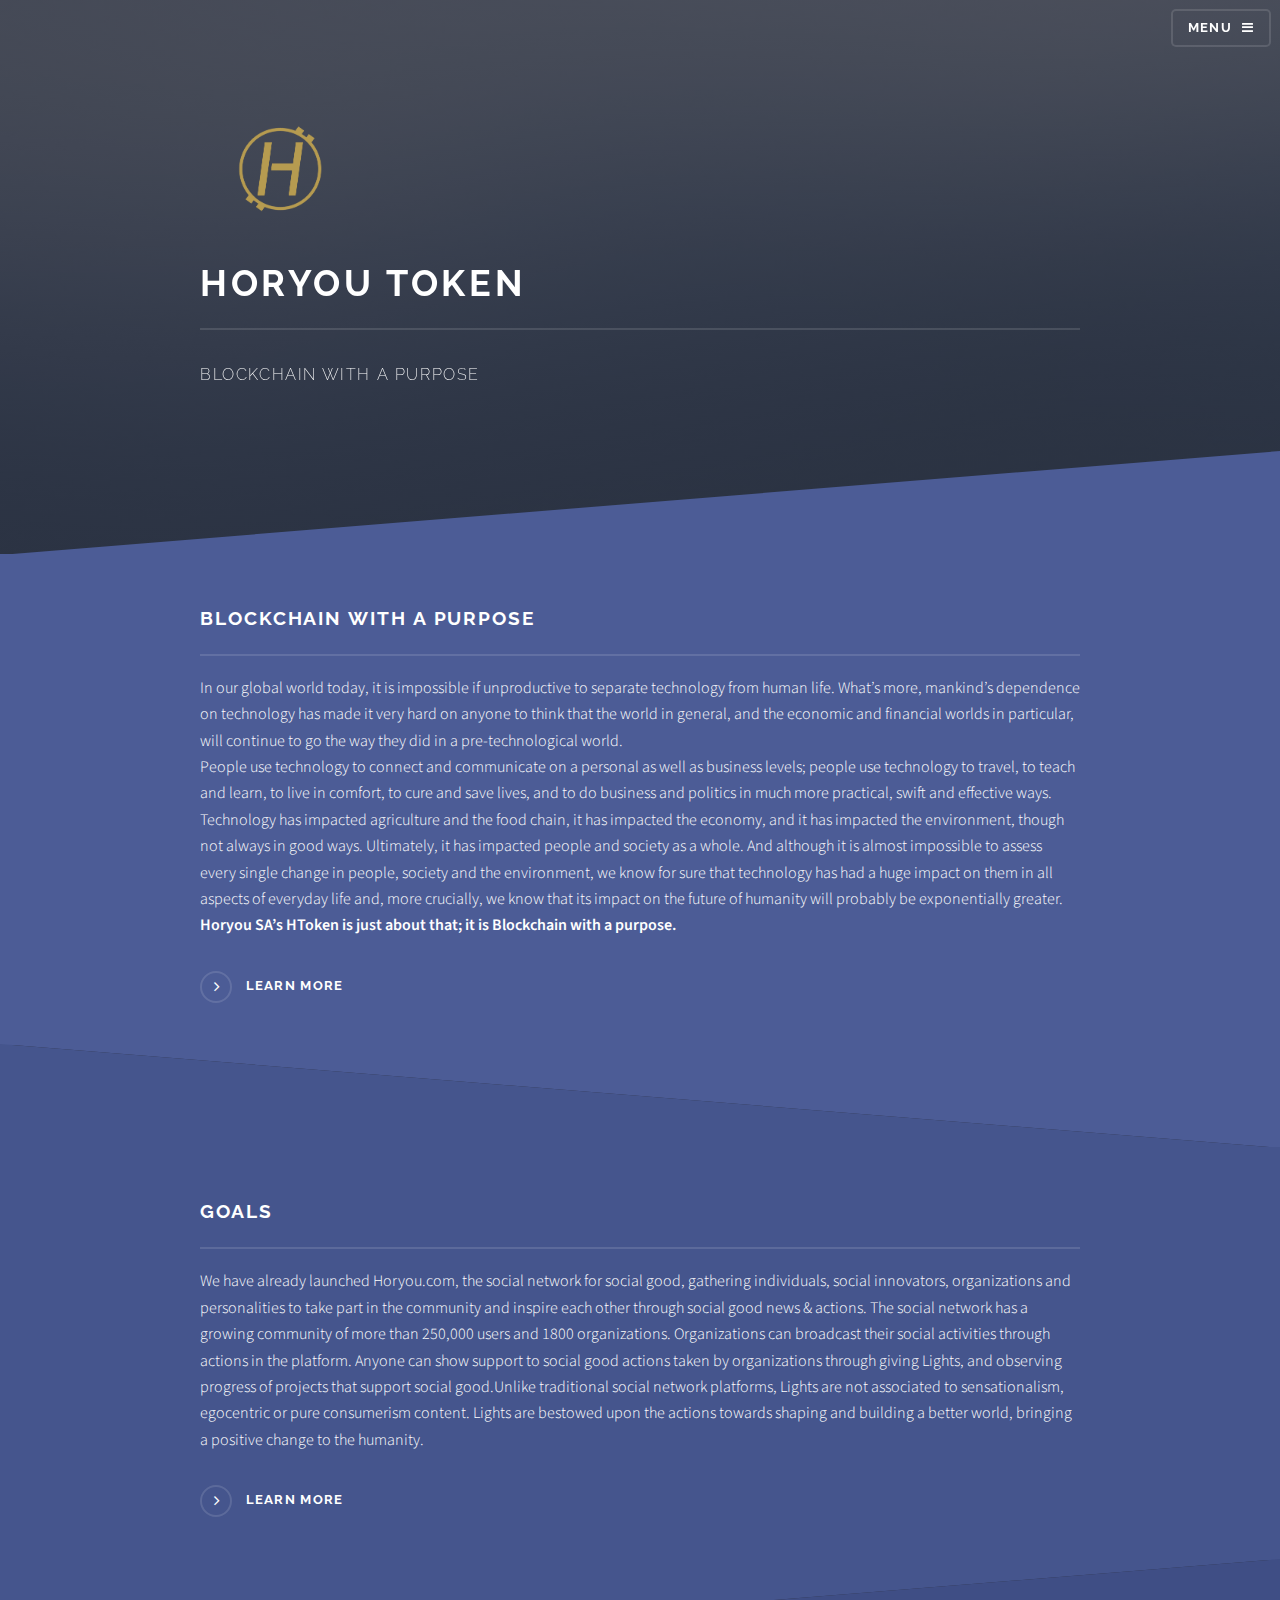
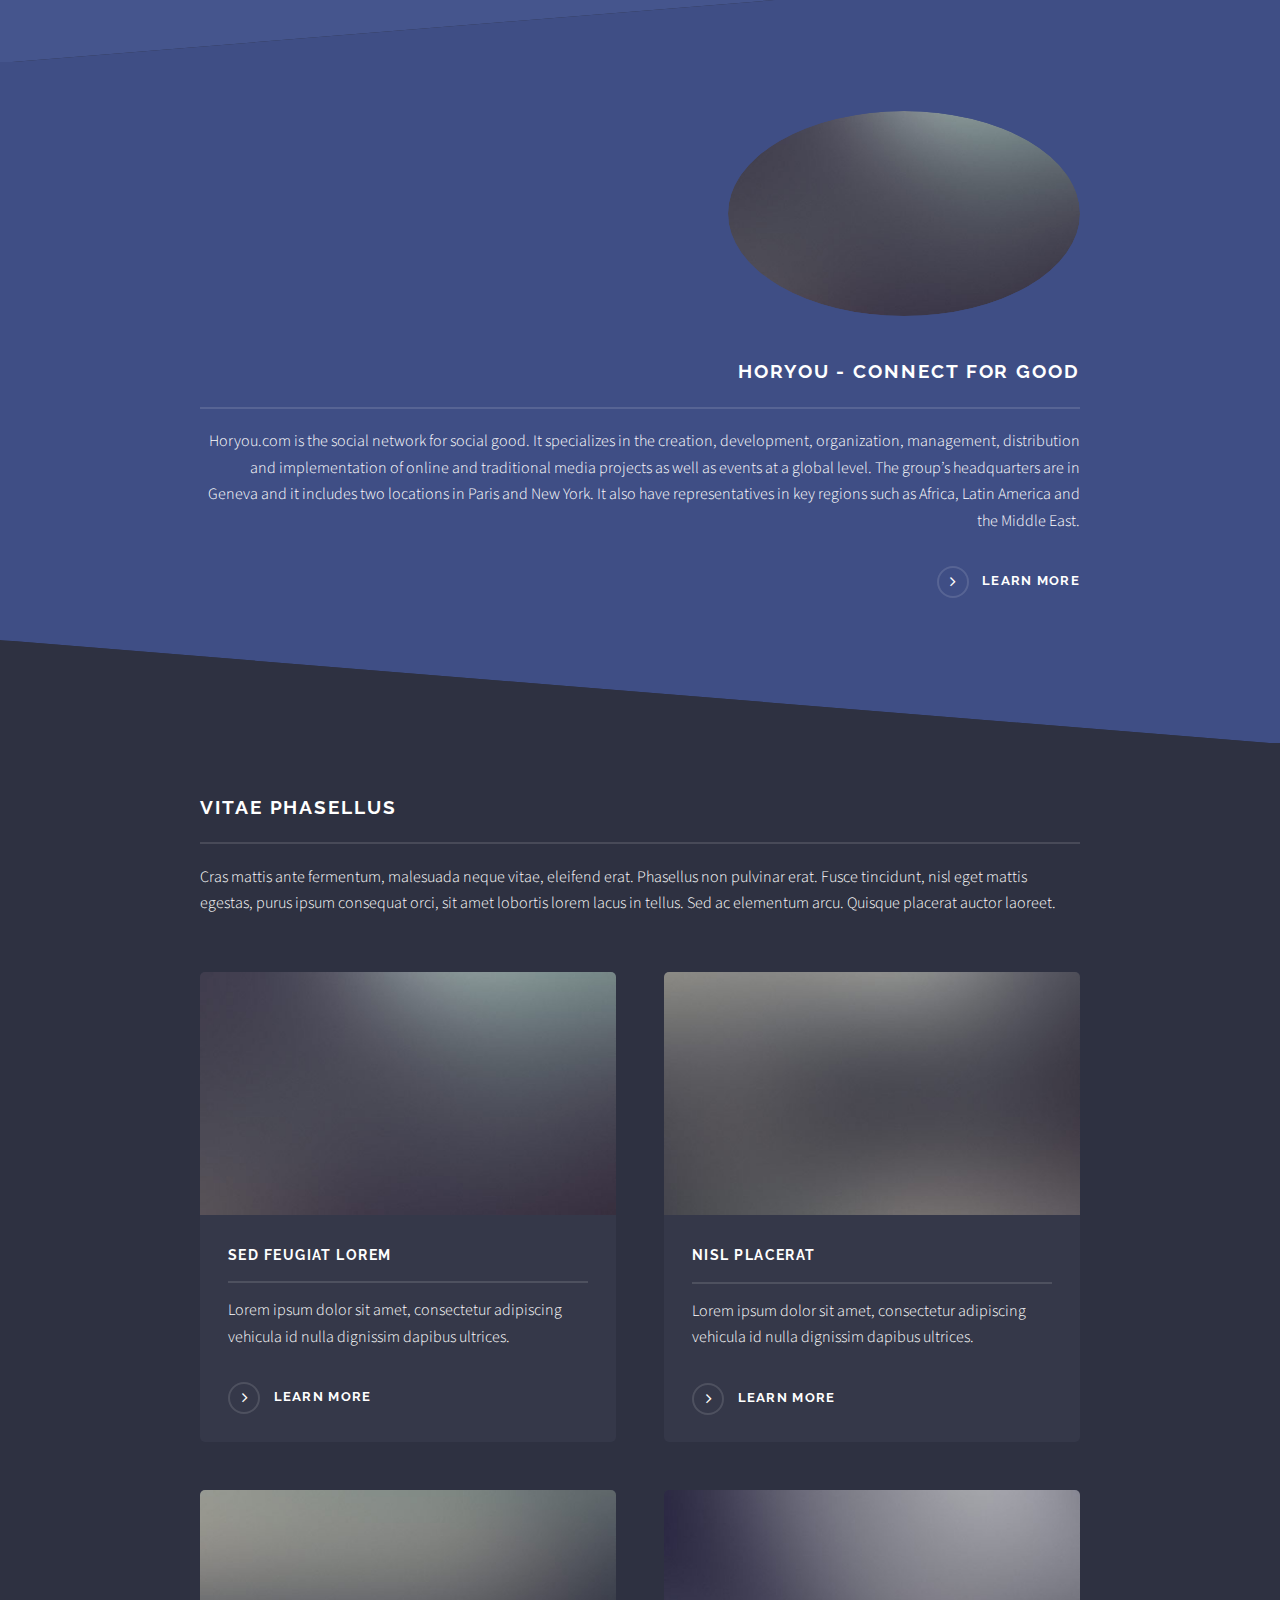
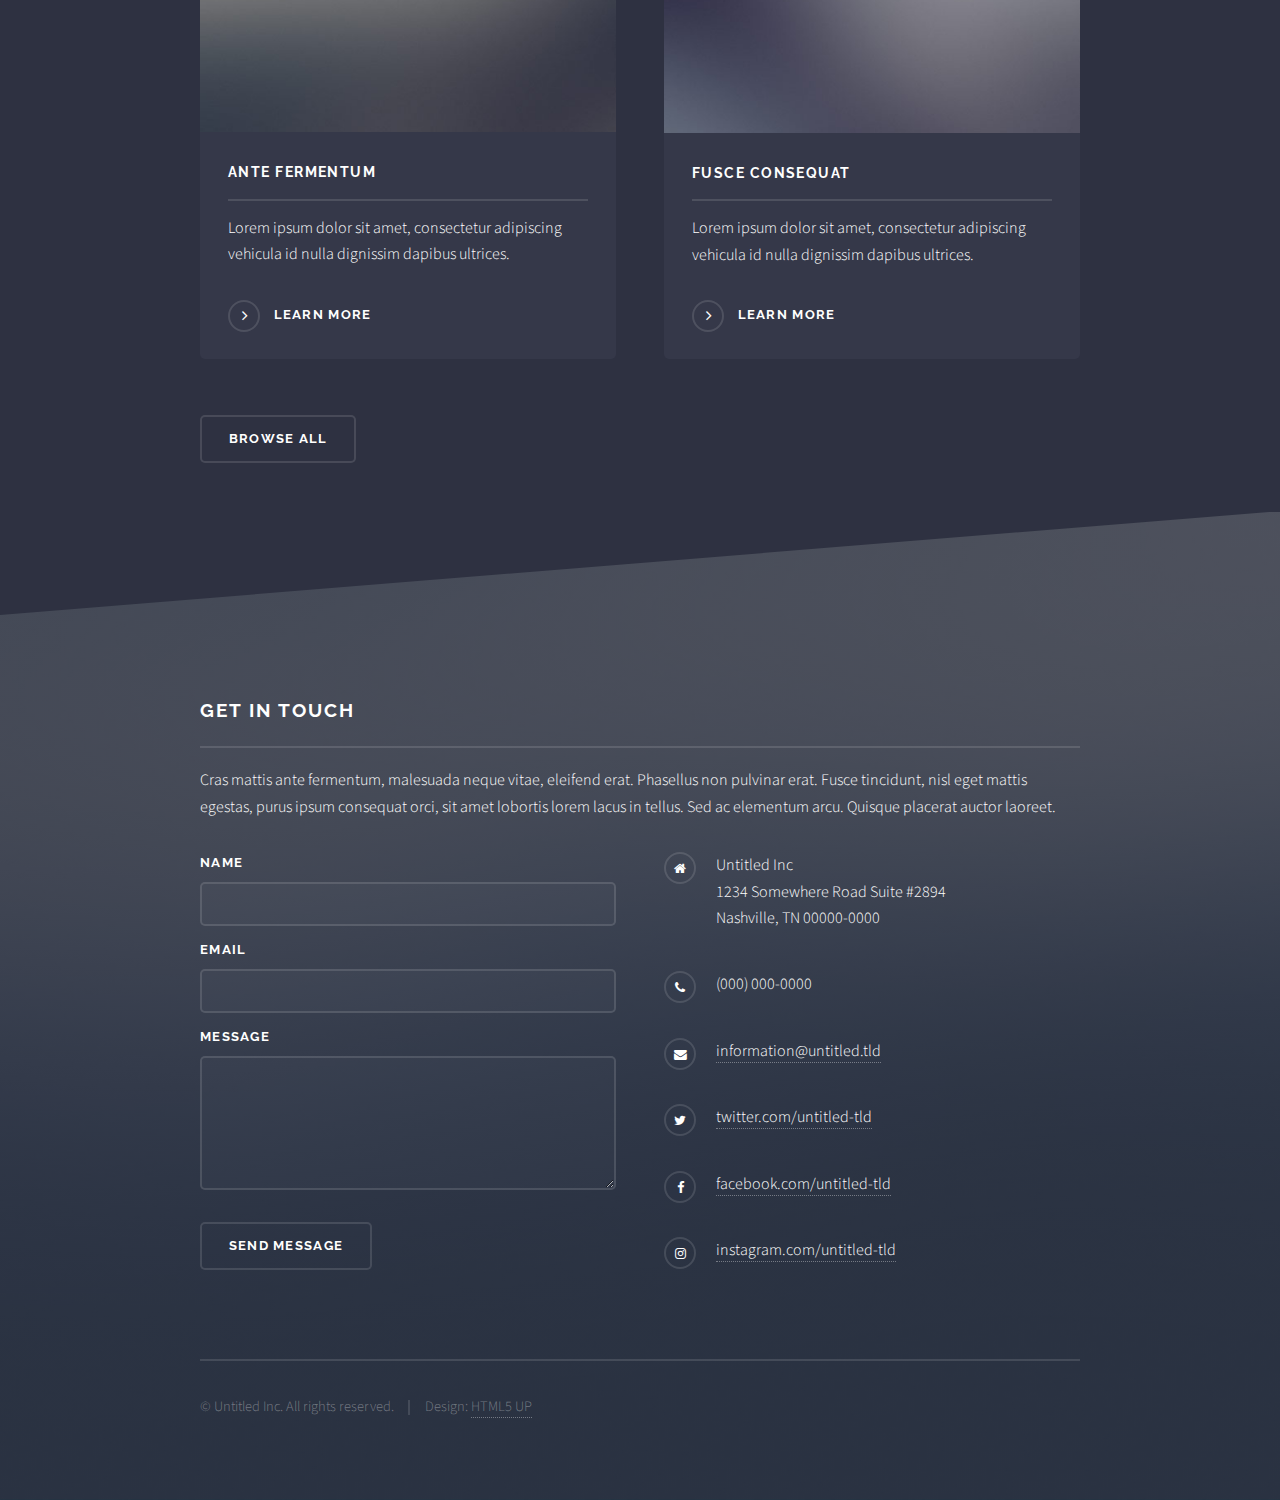
==== commit cd8f826c: "sections added" ====
--- a/index.html
+++ b/index.html
@@ -1,819 +1,187 @@
-<!DOCTYPE html>
-<!--[if lt IE 9 ]><html class="no-js oldie" lang="en"> <![endif]-->
-<!--[if IE 9 ]><html class="no-js oldie ie9" lang="en"> <![endif]-->
-<!--[if (gte IE 9)|!(IE)]><!-->
-<html class="no-js" lang="en">
-<!--<![endif]-->
+<!DOCTYPE HTML>
+<!--
+	Solid State by HTML5 UP
+	html5up.net | @ajlkn
+	Free for personal and commercial use under the CCA 3.0 license (html5up.net/license)
+-->
+<html>
+<head>
+	<title>Horyou - Blockchain with a Purpose</title>
+	<meta charset="utf-8" />
+	<meta name="viewport" content="width=device-width, initial-scale=1" />
+	<!--[if lte IE 8]><script src="assets/js/ie/html5shiv.js"></script><![endif]-->
+	<link rel="stylesheet" href="assets/css/main.css" />
+	<!--[if lte IE 9]><link rel="stylesheet" href="assets/css/ie9.css" /><![endif]-->
+	<!--[if lte IE 8]><link rel="stylesheet" href="assets/css/ie8.css" /><![endif]-->
+</head>
+<body>
 
-<head>
+	<!-- Page Wrapper -->
+	<div id="page-wrapper">
 
-    <!--- basic page needs
-    ================================================== -->
-    <meta charset="utf-8">
-    <title>Glint</title>
-    <meta name="description" content="">
-    <meta name="author" content="">
+		<!-- Header -->
+		<header id="header" class="alt">
+			<h1><a href="index.html">Horyou</a></h1>
+			<nav>
+				<a href="#menu">Menu</a>
+			</nav>
+		</header>
 
-    <!-- mobile specific metas
-    ================================================== -->
-    <meta name="viewport" content="width=device-width, initial-scale=1">
+		<!-- Menu -->
+		<nav id="menu">
+			<div class="inner">
+				<h2>Menu</h2>
+				<ul class="links">
+					<li><a href="index.html">Home</a></li>
+					<li><a href="generic.html">Goals</a></li>
+					<li><a href="elements.html">Team</a></li>
+					<li><a href="#">About</a></li>
+					<li><a href="#">Media</a></li>
+				</ul>
+				<a href="#" class="close">Close</a>
+			</div>
+		</nav>
 
-    <!-- CSS
-    ================================================== -->
-    <link rel="stylesheet" href="css/base.css">
-    <link rel="stylesheet" href="css/vendor.css">
-    <link rel="stylesheet" href="css/main.css">
+		<!-- Banner -->
+		<section id="banner">
+			<div class="inner">
+				<div class="logo"><img src="images/horyoucoin.png" style="width:10em; height: auto;" ></div>
+				<h2>Horyou Token</h2>
+				<p>Blockchain with a Purpose</a></p>
+			</div>
+		</section>
 
-    <!-- script
-    ================================================== -->
-    <script src="js/modernizr.js"></script>
-    <script src="js/pace.min.js"></script>
+		<!-- Wrapper -->
+		<section id="wrapper">
 
-    <!-- favicons
-    ================================================== -->
-    <link rel="shortcut icon" href="favicon.ico" type="image/x-icon">
-    <link rel="icon" href="favicon.ico" type="image/x-icon">
+			<!-- One -->
+			<section id="one" class="wrapper spotlight style1">
+				<div class="inner">
 
-</head>
+					<div class="content" style="text-align: left !important;">
+						<h2 class="major">Blockchain with a Purpose</h2>
+						<p>In our global world today, it is impossible if unproductive to separate technology from human life. What’s more, mankind’s dependence on technology has made it very hard on anyone to think that the world in general, and the economic and financial worlds in particular, will continue to go the way they did in a pre-technological world.
+							<br>
+							People use technology to connect and communicate on a personal as well as business levels; people use technology to travel, to teach and learn, to live in comfort, to cure and save lives, and to do business and politics in much more practical, swift and effective ways. Technology has impacted agriculture and the food chain, it has impacted the economy, and it has impacted the environment, though not always in good ways. Ultimately, it has impacted people and society as a whole. And although it is almost impossible to assess every single change in people, society and the environment, we know for sure that technology has had a huge impact on them in all aspects of everyday life and, more crucially, we know that its impact on the future of humanity will probably be exponentially greater.
+							<br>
+							<b>Horyou SA’s HToken is just about that; it is Blockchain with a purpose.</b>
+						</p>
+						<a href="#" class="special">Learn more</a>
+					</div>
+				</div>
+			</section>
 
-<body id="top">
+			<!-- Two -->
+			<section id="two" class="wrapper alt spotlight style2">
+				<div class="inner">
+					<div class="content">
+						<h2 class="major">Goals</h2>
+						<p>We have already launched Horyou.com, the social network for social good, gathering individuals, social innovators, organizations and personalities to take part in the community and inspire each other through social good news & actions. The social network has a growing community of more than 250,000 users and 1800 organizations. Organizations can broadcast their social activities through actions in the platform. Anyone can show support to social good actions taken by organizations through giving Lights, and observing progress of projects that support social good.Unlike traditional social network platforms, Lights are not associated to sensationalism, egocentric or pure consumerism content. Lights are bestowed upon the actions towards shaping and building a better world, bringing a positive change to the humanity.</p>
+						<a href="#" class="special">Learn more</a>
+					</div>
+				</div>
+			</section>
 
-    <!-- header
-    ================================================== -->
-    <header class="s-header">
+			<!-- Three -->
+			<section id="three" class="wrapper spotlight style3">
+				<div class="inner">
+					<div class="content">
+						<a href="#" class="image"><img src="images/pic04.jpg" alt="" /></a>
+						<h2 class="major">HORYOU - CONNECT FOR GOOD</h2>
+						<p>Horyou.com is the social network for social good. It specializes in the creation, development, organization, management, distribution and implementation of online and traditional media projects as well as events at a global level. The group’s headquarters are in Geneva and it includes two locations in Paris and New York. It also have representatives in key regions such as Africa, Latin America and the Middle East.</p>
+						<a href="#" class="special">Learn more</a>
+					</div>
+				</div>
+			</section>
 
-        <div class="header-logo">
-            <a class="site-logo" href="index.html">
-                <img src="images/logo.png" alt="Homepage">
-            </a>
-        </div>
+			<!-- Four -->
+			<section id="four" class="wrapper alt style1">
+				<div class="inner">
+					<h2 class="major">Vitae phasellus</h2>
+					<p>Cras mattis ante fermentum, malesuada neque vitae, eleifend erat. Phasellus non pulvinar erat. Fusce tincidunt, nisl eget mattis egestas, purus ipsum consequat orci, sit amet lobortis lorem lacus in tellus. Sed ac elementum arcu. Quisque placerat auctor laoreet.</p>
+					<section class="features">
+						<article>
+							<a href="#" class="image"><img src="images/pic04.jpg" alt="" /></a>
+							<h3 class="major">Sed feugiat lorem</h3>
+							<p>Lorem ipsum dolor sit amet, consectetur adipiscing vehicula id nulla dignissim dapibus ultrices.</p>
+							<a href="#" class="special">Learn more</a>
+						</article>
+						<article>
+							<a href="#" class="image"><img src="images/pic05.jpg" alt="" /></a>
+							<h3 class="major">Nisl placerat</h3>
+							<p>Lorem ipsum dolor sit amet, consectetur adipiscing vehicula id nulla dignissim dapibus ultrices.</p>
+							<a href="#" class="special">Learn more</a>
+						</article>
+						<article>
+							<a href="#" class="image"><img src="images/pic06.jpg" alt="" /></a>
+							<h3 class="major">Ante fermentum</h3>
+							<p>Lorem ipsum dolor sit amet, consectetur adipiscing vehicula id nulla dignissim dapibus ultrices.</p>
+							<a href="#" class="special">Learn more</a>
+						</article>
+						<article>
+							<a href="#" class="image"><img src="images/pic07.jpg" alt="" /></a>
+							<h3 class="major">Fusce consequat</h3>
+							<p>Lorem ipsum dolor sit amet, consectetur adipiscing vehicula id nulla dignissim dapibus ultrices.</p>
+							<a href="#" class="special">Learn more</a>
+						</article>
+					</section>
+					<ul class="actions">
+						<li><a href="#" class="button">Browse All</a></li>
+					</ul>
+				</div>
+			</section>
 
-        <nav class="header-nav">
+		</section>
 
-            <a href="#0" class="header-nav__close" title="close"><span>Close</span></a>
+		<!-- Footer -->
+		<section id="footer">
+			<div class="inner">
+				<h2 class="major">Get in touch</h2>
+				<p>Cras mattis ante fermentum, malesuada neque vitae, eleifend erat. Phasellus non pulvinar erat. Fusce tincidunt, nisl eget mattis egestas, purus ipsum consequat orci, sit amet lobortis lorem lacus in tellus. Sed ac elementum arcu. Quisque placerat auctor laoreet.</p>
+				<form method="post" action="#">
+					<div class="field">
+						<label for="name">Name</label>
+						<input type="text" name="name" id="name" />
+					</div>
+					<div class="field">
+						<label for="email">Email</label>
+						<input type="email" name="email" id="email" />
+					</div>
+					<div class="field">
+						<label for="message">Message</label>
+						<textarea name="message" id="message" rows="4"></textarea>
+					</div>
+					<ul class="actions">
+						<li><input type="submit" value="Send Message" /></li>
+					</ul>
+				</form>
+				<ul class="contact">
+					<li class="fa-home">
+						Untitled Inc<br />
+						1234 Somewhere Road Suite #2894<br />
+						Nashville, TN 00000-0000
+					</li>
+					<li class="fa-phone">(000) 000-0000</li>
+					<li class="fa-envelope"><a href="#">information@untitled.tld</a></li>
+					<li class="fa-twitter"><a href="#">twitter.com/untitled-tld</a></li>
+					<li class="fa-facebook"><a href="#">facebook.com/untitled-tld</a></li>
+					<li class="fa-instagram"><a href="#">instagram.com/untitled-tld</a></li>
+				</ul>
+				<ul class="copyright">
+					<li>&copy; Untitled Inc. All rights reserved.</li><li>Design: <a href="http://html5up.net">HTML5 UP</a></li>
+				</ul>
+			</div>
+		</section>
 
-            <div class="header-nav__content">
-                <h3>Navigation</h3>
-                
-                <ul class="header-nav__list">
-                    <li class="current"><a class="smoothscroll"  href="#home" title="home">Home</a></li>
-                    <li><a class="smoothscroll"  href="#about" title="about">About</a></li>
-                    <li><a class="smoothscroll"  href="#services" title="services">Services</a></li>
-                    <li><a class="smoothscroll"  href="#works" title="works">Works</a></li>
-                    <li><a class="smoothscroll"  href="#clients" title="clients">Clients</a></li>
-                    <li><a class="smoothscroll"  href="#contact" title="contact">Contact</a></li>
-                </ul>
-    
-                <p>Perspiciatis hic praesentium nesciunt. Et neque a dolorum <a href='#0'>voluptatem</a> porro iusto sequi veritatis libero enim. Iusto id suscipit veritatis neque reprehenderit.</p>
-    
-                <ul class="header-nav__social">
-                    <li>
-                        <a href="#"><i class="fa fa-facebook"></i></a>
-                    </li>
-                    <li>
-                        <a href="#"><i class="fa fa-twitter"></i></a>
-                    </li>
-                    <li>
-                        <a href="#"><i class="fa fa-instagram"></i></a>
-                    </li>
-                    <li>
-                        <a href="#"><i class="fa fa-behance"></i></a>
-                    </li>
-                    <li>
-                        <a href="#"><i class="fa fa-dribbble"></i></a>
-                    </li>
-                </ul>
+	</div>
 
-            </div> <!-- end header-nav__content -->
-
-        </nav>  <!-- end header-nav -->
-
-        <a class="header-menu-toggle" href="#0">
-            <span class="header-menu-text">Menu</span>
-            <span class="header-menu-icon"></span>
-        </a>
-
-    </header> <!-- end s-header -->
-
-
-    <!-- home
-    ================================================== -->
-    <section id="home" class="s-home target-section" data-parallax="scroll" data-image-src="images/hero-bg.jpg" data-natural-width=3000 data-natural-height=2000 data-position-y=center>
-
-        <div class="overlay"></div>
-        <div class="shadow-overlay"></div>
-
-        <div class="home-content">
-
-            <div class="row home-content__main">
-
-                <h3>Welcome to Glint</h3>
-
-                <h1>
-                    We are a creative group <br>
-                    of people who design <br>
-                    influential brands and <br>
-                    digital experiences.
-                </h1>
-
-                <div class="home-content__buttons">
-                    <a href="#contact" class="smoothscroll btn btn--stroke">
-                        Start a Project
-                    </a>
-                    <a href="#about" class="smoothscroll btn btn--stroke">
-                        More About Us
-                    </a>
-                </div>
-
-            </div>
-
-            <div class="home-content__scroll">
-                <a href="#about" class="scroll-link smoothscroll">
-                    <span>Scroll Down</span>
-                </a>
-            </div>
-
-            <div class="home-content__line"></div>
-
-        </div> <!-- end home-content -->
-
-
-        <ul class="home-social">
-            <li>
-                <a href="#0"><i class="fa fa-facebook" aria-hidden="true"></i><span>Facebook</span></a>
-            </li>
-            <li>
-                <a href="#0"><i class="fa fa-twitter" aria-hidden="true"></i><span>Twiiter</span></a>
-            </li>
-            <li>
-                <a href="#0"><i class="fa fa-instagram" aria-hidden="true"></i><span>Instagram</span></a>
-            </li>
-            <li>
-                <a href="#0"><i class="fa fa-behance" aria-hidden="true"></i><span>Behance</span></a>
-            </li>
-            <li>
-                <a href="#0"><i class="fa fa-dribbble" aria-hidden="true"></i><span>Dribbble</span></a>
-            </li>
-        </ul> 
-        <!-- end home-social -->
-
-    </section> <!-- end s-home -->
-
-
-    <!-- about
-    ================================================== -->
-    <section id='about' class="s-about">
-
-        <div class="row section-header has-bottom-sep" data-aos="fade-up">
-            <div class="col-full">
-                <h3 class="subhead subhead--dark">Hello There</h3>
-                <h1 class="display-1 display-1--light">We Are Glint</h1>
-            </div>
-        </div> <!-- end section-header -->
-
-        <div class="row about-desc" data-aos="fade-up">
-            <div class="col-full">
-                <p>
-                Lorem ipsum dolor sit amet, consectetur adipisicing elit, sed do eiusmod tempor incididunt ut labore et dolore magna aliqua. Ut enim ad minim veniam, quis nostrud exercitation ullamco laboris nisi ut aliquip ex ea commodo consequat. Duis aute irure dolor in reprehenderit in voluptate velit esse cillum dolore eu fugiat nulla pariatur. Excepteur sint occaecat cupidatat non proident, sunt in culpa qui officia deserunt. 
-                </p>
-            </div>
-        </div> <!-- end about-desc -->
-
-        <div class="row about-stats stats block-1-4 block-m-1-2 block-mob-full" data-aos="fade-up">
-                
-            <div class="col-block stats__col ">
-                <div class="stats__count">127</div>
-                <h5>Awards Received</h5>
-            </div>
-            <div class="col-block stats__col">
-                <div class="stats__count">1505</div>
-                <h5>Cups of Coffee</h5>
-            </div>
-            <div class="col-block stats__col">
-                <div class="stats__count">109</div>
-                <h5>Projects Completed</h5>
-            </div>
-            <div class="col-block stats__col">
-                <div class="stats__count">102</div>
-                <h5>Happy Clients</h5> 
-            </div>
-
-        </div> <!-- end about-stats -->
-
-        <div class="about__line"></div>
-
-    </section> <!-- end s-about -->
-
-
-    <!-- services
-    ================================================== -->
-    <section id='services' class="s-services">
-
-        <div class="row section-header has-bottom-sep" data-aos="fade-up">
-            <div class="col-full">
-                <h3 class="subhead">What We Do</h3>
-                <h1 class="display-2">We’ve got everything you need to launch and grow your business</h1>
-            </div>
-        </div> <!-- end section-header -->
-
-        <div class="row services-list block-1-2 block-tab-full">
-
-            <div class="col-block service-item" data-aos="fade-up">
-                <div class="service-icon">
-                    <i class="icon-paint-brush"></i>
-                </div>
-                <div class="service-text">
-                    <h3 class="h2">Brand Identity</h3>
-                    <p>Nemo cupiditate ab quibusdam quaerat impedit magni. Earum suscipit ipsum laudantium. 
-                    Quo delectus est. Maiores voluptas ab sit natus veritatis ut. Debitis nulla cumque veritatis.
-                    Sunt suscipit voluptas ipsa in tempora esse soluta sint.
-                    </p>
-                </div>
-            </div>
-
-            <div class="col-block service-item" data-aos="fade-up">
-                <div class="service-icon">
-                    <i class="icon-group"></i>
-                </div>
-                <div class="service-text">
-                    <h3 class="h2">Illustration</h3>
-                    <p>Nemo cupiditate ab quibusdam quaerat impedit magni. Earum suscipit ipsum laudantium. 
-                    Quo delectus est. Maiores voluptas ab sit natus veritatis ut. Debitis nulla cumque veritatis.
-                    Sunt suscipit voluptas ipsa in tempora esse soluta sint.
-                    </p>
-                </div>
-            </div>
-
-            <div class="col-block service-item" data-aos="fade-up">
-                <div class="service-icon">
-                    <i class="icon-megaphone"></i>
-                </div>  
-                <div class="service-text">
-                    <h3 class="h2">Marketing</h3>
-                    <p>Nemo cupiditate ab quibusdam quaerat impedit magni. Earum suscipit ipsum laudantium. 
-                    Quo delectus est. Maiores voluptas ab sit natus veritatis ut. Debitis nulla cumque veritatis.
-                    Sunt suscipit voluptas ipsa in tempora esse soluta sint.
-                    </p>
-                </div>
-            </div>
-
-            <div class="col-block service-item" data-aos="fade-up">
-                <div class="service-icon">
-                    <i class="icon-earth"></i>
-                </div>
-                <div class="service-text">
-                    <h3 class="h2">Web Design</h3>
-                    <p>Nemo cupiditate ab quibusdam quaerat impedit magni. Earum suscipit ipsum laudantium. 
-                    Quo delectus est. Maiores voluptas ab sit natus veritatis ut. Debitis nulla cumque veritatis.
-                    Sunt suscipit voluptas ipsa in tempora esse soluta sint.
-                    </p>
-                </div>
-            </div>
-
-            <div class="col-block service-item" data-aos="fade-up">
-                <div class="service-icon">
-                    <i class="icon-cube"></i>
-                </div>
-                <div class="service-text">
-                    <h3 class="h2">Packaging Design</h3>
-                    <p>Nemo cupiditate ab quibusdam quaerat impedit magni. Earum suscipit ipsum laudantium. 
-                    Quo delectus est. Maiores voluptas ab sit natus veritatis ut. Debitis nulla cumque veritatis.
-                    Sunt suscipit voluptas ipsa in tempora esse soluta sint.
-                    </p>
-                </div>
-            </div>
-    
-            <div class="col-block service-item" data-aos="fade-up">
-                <div class="service-icon"><i class="icon-lego-block"></i></div>
-                <div class="service-text">
-                    <h3 class="h2">Web Development</h3>
-                    <p>Nemo cupiditate ab quibusdam quaerat impedit magni. Earum suscipit ipsum laudantium. 
-                    Quo delectus est. Maiores voluptas ab sit natus veritatis ut. Debitis nulla cumque veritatis.
-                    Sunt suscipit voluptas ipsa in tempora esse soluta sint.
-                    </p>
-                </div>
-            </div>
-
-        </div> <!-- end services-list -->
-
-    </section> <!-- end s-services -->
-
-
-    <!-- works
-    ================================================== -->
-    <section id='works' class="s-works">
-
-        <div class="intro-wrap">
-                
-            <div class="row section-header has-bottom-sep light-sep" data-aos="fade-up">
-                <div class="col-full">
-                    <h3 class="subhead">Recent Works</h3>
-                    <h1 class="display-2 display-2--light">We love what we do, check out some of our latest works</h1>
-                </div>
-            </div> <!-- end section-header -->
-
-        </div> <!-- end intro-wrap -->
-
-        <div class="row works-content">
-            <div class="col-full masonry-wrap">
-                <div class="masonry">
-    
-                    <div class="masonry__brick" data-aos="fade-up">
-                        <div class="item-folio">
-                                
-                            <div class="item-folio__thumb">
-                                <a href="images/portfolio/gallery/g-shutterbug.jpg" class="thumb-link" title="Shutterbug" data-size="1050x700">
-                                    <img src="images/portfolio/lady-shutterbug.jpg" 
-                                         srcset="images/portfolio/lady-shutterbug.jpg 1x, images/portfolio/lady-shutterbug@2x.jpg 2x" alt="">
-                                </a>
-                            </div>
-    
-                            <div class="item-folio__text">
-                                <h3 class="item-folio__title">
-                                    Shutterbug
-                                </h3>
-                                <p class="item-folio__cat">
-                                    Branding
-                                </p>
-                            </div>
-    
-                            <a href="https://www.behance.net/" class="item-folio__project-link" title="Project link">
-                                <i class="icon-link"></i>
-                            </a>
-    
-                            <div class="item-folio__caption">
-                                <p>Vero molestiae sed aut natus excepturi. Et tempora numquam. Temporibus iusto quo.Unde dolorem corrupti neque nisi.</p>
-                            </div>
-    
-                        </div>
-                    </div> <!-- end masonry__brick -->
-
-                    <div class="masonry__brick" data-aos="fade-up">
-                        <div class="item-folio">
-                                
-                            <div class="item-folio__thumb">
-                                <a href="images/portfolio/gallery/g-woodcraft.jpg" class="thumb-link" title="Woodcraft" data-size="1050x700">
-                                    <img src="images/portfolio/woodcraft.jpg" 
-                                         srcset="images/portfolio/woodcraft.jpg 1x, images/portfolio/woodcraft@2x.jpg 2x" alt="">
-                                </a>
-                            </div>
-    
-                            <div class="item-folio__text">
-                                <h3 class="item-folio__title">
-                                    Woodcraft
-                                </h3>
-                                <p class="item-folio__cat">
-                                    Web Design
-                                </p>
-                            </div>
-    
-                            <a href="https://www.behance.net/" class="item-folio__project-link" title="Project link">
-                                <i class="icon-link"></i>
-                            </a>
-    
-                            <div class="item-folio__caption">
-                                <p>Vero molestiae sed aut natus excepturi. Et tempora numquam. Temporibus iusto quo.Unde dolorem corrupti neque nisi.</p>
-                            </div>
-    
-                        </div>
-                    </div> <!-- end masonry__brick -->
-    
-                    <div class="masonry__brick" data-aos="fade-up">
-                        <div class="item-folio">
-                                
-                            <div class="item-folio__thumb">
-                                <a href="images/portfolio/gallery/g-beetle.jpg" class="thumb-link" title="The Beetle Car" data-size="1050x700">
-                                    <img src="images/portfolio/the-beetle.jpg"
-                                         srcset="images/portfolio/the-beetle.jpg 1x, images/portfolio/the-beetle@2x.jpg 2x" alt="">
-                                </a>
-                            </div>
-    
-                            <div class="item-folio__text">
-                                <h3 class="item-folio__title">
-                                    The Beetle
-                                </h3>
-                                <p class="item-folio__cat">
-                                    Web Development
-                                </p>
-                            </div>
-    
-                            <a href="https://www.behance.net/" class="item-folio__project-link" title="Project link">
-                                <i class="icon-link"></i>
-                            </a>
-    
-                            <div class="item-folio__caption">
-                                <p>Vero molestiae sed aut natus excepturi. Et tempora numquam. Temporibus iusto quo.Unde dolorem corrupti neque nisi.</p>
-                            </div>
-    
-                        </div>
-                    </div> <!-- end masonry__brick -->
-    
-                    <div class="masonry__brick" data-aos="fade-up">
-                        <div class="item-folio">
-                                
-                            <div class="item-folio__thumb">
-                                <a href="images/portfolio/gallery/g-grow-green.jpg" class="thumb-link" title="Grow Green" data-size="1050x700">
-                                    <img src="images/portfolio/grow-green.jpg" 
-                                         srcset="images/portfolio/grow-green.jpg 1x, images/portfolio/grow-green@2x.jpg 2x" alt="">
-                                </a>
-                            </div>
-    
-                            <div class="item-folio__text">
-                                <h3 class="item-folio__title">
-                                    Grow Green
-                                </h3>
-                                <p class="item-folio__cat">
-                                    Branding
-                                </p>
-                            </div>
-    
-                            <a href="https://www.behance.net/" class="item-folio__project-link" title="Project link">
-                                <i class="icon-link"></i>
-                            </a>
-    
-                            <div class="item-folio__caption">
-                                <p>Vero molestiae sed aut natus excepturi. Et tempora numquam. Temporibus iusto quo.Unde dolorem corrupti neque nisi.</p>
-                            </div>
-    
-                        </div>
-                    </div> <!-- end masonry__brick -->
-
-                    <div class="masonry__brick" data-aos="fade-up">
-                        <div class="item-folio">
-                                
-                            <div class="item-folio__thumb">
-                                <a href="images/portfolio/gallery/g-guitarist.jpg" class="thumb-link" title="Guitarist" data-size="1050x700">
-                                    <img src="images/portfolio/guitarist.jpg" 
-                                         srcset="images/portfolio/guitarist.jpg 1x, images/portfolio/guitarist@2x.jpg 2x" alt="">
-                                </a>
-                            </div>
-    
-                            <div class="item-folio__text">
-                                <h3 class="item-folio__title">
-                                    Guitarist
-                                </h3>
-                                <p class="item-folio__cat">
-                                    Web Design
-                                </p>
-                            </div>
-    
-                            <a href="https://www.behance.net/" class="item-folio__project-link" title="Project link">
-                                <i class="icon-link"></i>
-                            </a>
-    
-                            <div class="item-folio__caption">
-                                <p>Vero molestiae sed aut natus excepturi. Et tempora numquam. Temporibus iusto quo.Unde dolorem corrupti neque nisi.</p>
-                            </div>
-    
-                        </div>
-                    </div> <!-- end masonry__brick -->
-    
-                    <div class="masonry__brick" data-aos="fade-up">
-                        <div class="item-folio">
-                                
-                            <div class="item-folio__thumb">
-                                <a href="images/portfolio/gallery/g-palmeira.jpg" class="thumb-link" title="Palmeira" data-size="1050x700">
-                                    <img src="images/portfolio/palmeira.jpg"
-                                         srcset="images/portfolio/palmeira.jpg 1x, images/portfolio/palmeira@2x.jpg 2x" alt="">
-                                </a>
-                            </div>
-    
-                            <div class="item-folio__text">
-                                <h3 class="item-folio__title">
-                                    Palmeira
-                                </h3>
-                                <p class="item-folio__cat">
-                                    Web Design
-                                </p>
-                            </div>
-    
-                            <a href="https://www.behance.net/" class="item-folio__project-link" title="Project link">
-                                <i class="icon-link"></i>
-                            </a>
-    
-                            <div class="item-folio__caption">
-                                <p>Vero molestiae sed aut natus excepturi. Et tempora numquam. Temporibus iusto quo.Unde dolorem corrupti neque nisi.</p>
-                            </div>
-    
-                        </div>
-                    </div> <!-- end masonry__brick -->
-
-                </div> <!-- end masonry -->
-            </div> <!-- end col-full -->
-        </div> <!-- end works-content -->
-
-    </section> <!-- end s-works -->
-
-
-    <!-- clients
-    ================================================== -->
-    <section id="clients" class="s-clients">
-
-        <div class="row section-header" data-aos="fade-up">
-            <div class="col-full">
-                <h3 class="subhead">Our Clients</h3>
-                <h1 class="display-2">Glint has been honored to
-                partner up with these clients</h1>
-            </div>
-        </div> <!-- end section-header -->
-
-        <div class="row clients-outer" data-aos="fade-up">
-            <div class="col-full">
-                <div class="clients">
-                    
-                    <a href="#0" title="" class="clients__slide"><img src="images/clients/apple.png" /></a>
-                    <a href="#0" title="" class="clients__slide"><img src="images/clients/atom.png" /></a>
-                    <a href="#0" title="" class="clients__slide"><img src="images/clients/blackberry.png" /></a>
-                    <a href="#0" title="" class="clients__slide"><img src="images/clients/dropbox.png" /></a>
-                    <a href="#0" title="" class="clients__slide"><img src="images/clients/envato.png" /></a>
-                    <a href="#0" title="" class="clients__slide"><img src="images/clients/firefox.png" /></a>
-                    <a href="#0" title="" class="clients__slide"><img src="images/clients/joomla.png" /></a>
-                    <a href="#0" title="" class="clients__slide"><img src="images/clients/magento.png" /></a>
-                     
-                </div> <!-- end clients -->
-            </div> <!-- end col-full -->
-        </div> <!-- end clients-outer -->
-
-        <div class="row clients-testimonials" data-aos="fade-up">
-            <div class="col-full">
-                <div class="testimonials">
-
-                    <div class="testimonials__slide">
-
-                        <p>Qui ipsam temporibus quisquam vel. Maiores eos cumque distinctio nam accusantium ipsum. 
-                        Laudantium quia consequatur molestias delectus culpa facere hic dolores aperiam. Accusantium quos qui praesentium corpori.
-                        Excepturi nam cupiditate culpa doloremque deleniti repellat.</p>
-
-                        <img src="images/avatars/user-01.jpg" alt="Author image" class="testimonials__avatar">
-                        <div class="testimonials__info">
-                            <span class="testimonials__name">Tim Cook</span> 
-                            <span class="testimonials__pos">CEO, Apple</span>
-                        </div>
-
-                    </div>
-
-                    <div class="testimonials__slide">
-                        
-                        <p>Excepturi nam cupiditate culpa doloremque deleniti repellat. Veniam quos repellat voluptas animi adipisci.
-                        Nisi eaque consequatur. Quasi voluptas eius distinctio. Atque eos maxime. Qui ipsam temporibus quisquam vel.</p>
-
-                        <img src="images/avatars/user-05.jpg" alt="Author image" class="testimonials__avatar">
-                        <div class="testimonials__info">
-                            <span class="testimonials__name">Sundar Pichai</span> 
-                            <span class="testimonials__pos">CEO, Google</span>
-                        </div>
-
-                    </div>
-
-                    <div class="testimonials__slide">
-                        
-                        <p>Repellat dignissimos libero. Qui sed at corrupti expedita voluptas odit. Nihil ea quia nesciunt. Ducimus aut sed ipsam.  
-                        Autem eaque officia cum exercitationem sunt voluptatum accusamus. Quasi voluptas eius distinctio.</p>
-
-                        <img src="images/avatars/user-02.jpg" alt="Author image" class="testimonials__avatar">
-                        <div class="testimonials__info">
-                            <span class="testimonials__name">Satya Nadella</span> 
-                            <span class="testimonials__pos">CEO, Microsoft</span>
-                        </div>
-
-                    </div>
-
-                </div><!-- end testimonials -->
-                
-            </div> <!-- end col-full -->
-        </div> <!-- end client-testimonials -->
-
-    </section> <!-- end s-clients -->
-
-
-    <!-- contact
-    ================================================== -->
-    <section id="contact" class="s-contact">
-
-        <div class="overlay"></div>
-        <div class="contact__line"></div>
-
-        <div class="row section-header" data-aos="fade-up">
-            <div class="col-full">
-                <h3 class="subhead">Contact Us</h3>
-                <h1 class="display-2 display-2--light">Reach out for a new project or just say hello</h1>
-            </div>
-        </div>
-
-        <div class="row contact-content" data-aos="fade-up">
-            
-            <div class="contact-primary">
-
-                <h3 class="h6">Send Us A Message</h3>
-
-                <form name="contactForm" id="contactForm" method="post" action="" novalidate="novalidate">
-                    <fieldset>
-    
-                    <div class="form-field">
-                        <input name="contactName" type="text" id="contactName" placeholder="Your Name" value="" minlength="2" required="" aria-required="true" class="full-width">
-                    </div>
-                    <div class="form-field">
-                        <input name="contactEmail" type="email" id="contactEmail" placeholder="Your Email" value="" required="" aria-required="true" class="full-width">
-                    </div>
-                    <div class="form-field">
-                        <input name="contactSubject" type="text" id="contactSubject" placeholder="Subject" value="" class="full-width">
-                    </div>
-                    <div class="form-field">
-                        <textarea name="contactMessage" id="contactMessage" placeholder="Your Message" rows="10" cols="50" required="" aria-required="true" class="full-width"></textarea>
-                    </div>
-                    <div class="form-field">
-                        <button class="full-width btn--primary">Submit</button>
-                        <div class="submit-loader">
-                            <div class="text-loader">Sending...</div>
-                            <div class="s-loader">
-                                <div class="bounce1"></div>
-                                <div class="bounce2"></div>
-                                <div class="bounce3"></div>
-                            </div>
-                        </div>
-                    </div>
-    
-                    </fieldset>
-                </form>
-
-                <!-- contact-warning -->
-                <div class="message-warning">
-                    Something went wrong. Please try again.
-                </div> 
-            
-                <!-- contact-success -->
-                <div class="message-success">
-                    Your message was sent, thank you!<br>
-                </div>
-
-            </div> <!-- end contact-primary -->
-
-            <div class="contact-secondary">
-                <div class="contact-info">
-
-                    <h3 class="h6 hide-on-fullwidth">Contact Info</h3>
-
-                    <div class="cinfo">
-                        <h5>Where to Find Us</h5>
-                        <p>
-                            1600 Amphitheatre Parkway<br>
-                            Mountain View, CA<br>
-                            94043 US
-                        </p>
-                    </div>
-
-                    <div class="cinfo">
-                        <h5>Email Us At</h5>
-                        <p>
-                            contact@glintsite.com<br>
-                            info@glintsite.com
-                        </p>
-                    </div>
-
-                    <div class="cinfo">
-                        <h5>Call Us At</h5>
-                        <p>
-                            Phone: (+63) 555 1212<br>
-                            Mobile: (+63) 555 0100<br>
-                            Fax: (+63) 555 0101
-                        </p>
-                    </div>
-
-                    <ul class="contact-social">
-                        <li>
-                            <a href="#"><i class="fa fa-facebook" aria-hidden="true"></i></a>
-                        </li>
-                        <li>
-                            <a href="#"><i class="fa fa-twitter" aria-hidden="true"></i></a>
-                        </li>
-                        <li>
-                            <a href="#"><i class="fa fa-instagram" aria-hidden="true"></i></a>
-                        </li>
-                        <li>
-                            <a href="#"><i class="fa fa-behance" aria-hidden="true"></i></a>
-                        </li>
-                        <li>
-                            <a href="#"><i class="fa fa-dribbble" aria-hidden="true"></i></a>
-                        </li>
-                    </ul> <!-- end contact-social -->
-
-                </div> <!-- end contact-info -->
-            </div> <!-- end contact-secondary -->
-
-        </div> <!-- end contact-content -->
-
-    </section> <!-- end s-contact -->
-
-
-    <!-- footer
-    ================================================== -->
-    <footer>
-
-        <div class="row footer-main">
-
-            <div class="col-six tab-full left footer-desc">
-
-                <div class="footer-logo"></div>
-                Proin eget tortor risus. Mauris blandit aliquet elit, eget tincidunt nibh pulvinar a. Praesent sapien massa, convallis a pellentesque nec, egestas non nisi. Mauris blandit aliquet elit, eget tincidunt nibh pulvinar a. Nulla porttitor accumsan tincidunt. Nulla porttitor accumsan tincidunt. Quaerat voluptas autem necessitatibus vitae aut.
-
-            </div>
-
-            <div class="col-six tab-full right footer-subscribe">
-
-                <h4>Get Notified</h4>
-                <p>Quia quo qui sed odit. Quaerat voluptas autem necessitatibus vitae aut non alias sed quia. Ut itaque enim optio ut excepturi deserunt iusto porro.</p>
-
-                <div class="subscribe-form">
-                    <form id="mc-form" class="group" novalidate="true">
-                        <input type="email" value="" name="EMAIL" class="email" id="mc-email" placeholder="Email Address" required="">
-                        <input type="submit" name="subscribe" value="Subscribe">
-                        <label for="mc-email" class="subscribe-message"></label>
-                    </form>
-                </div>
-
-            </div>
-
-        </div> <!-- end footer-main -->
-
-        <div class="row footer-bottom">
-
-            <div class="col-twelve">
-                <div class="copyright">
-                    <span>© Copyright Glint 2017</span> 
-                    <span>Site Template by <a href="https://www.colorlib.com/">Colorlib</a></span>	
-                </div>
-
-                <div class="go-top">
-                    <a class="smoothscroll" title="Back to Top" href="#top"><i class="icon-arrow-up" aria-hidden="true"></i></a>
-                </div>
-            </div>
-
-        </div> <!-- end footer-bottom -->
-
-    </footer> <!-- end footer -->
-
-
-    <!-- photoswipe background
-    ================================================== -->
-    <div aria-hidden="true" class="pswp" role="dialog" tabindex="-1">
-
-        <div class="pswp__bg"></div>
-        <div class="pswp__scroll-wrap">
-
-            <div class="pswp__container">
-                <div class="pswp__item"></div>
-                <div class="pswp__item"></div>
-                <div class="pswp__item"></div>
-            </div>
-
-            <div class="pswp__ui pswp__ui--hidden">
-                <div class="pswp__top-bar">
-                    <div class="pswp__counter"></div><button class="pswp__button pswp__button--close" title="Close (Esc)"></button> <button class="pswp__button pswp__button--share" title=
-                    "Share"></button> <button class="pswp__button pswp__button--fs" title="Toggle fullscreen"></button> <button class="pswp__button pswp__button--zoom" title=
-                    "Zoom in/out"></button>
-                    <div class="pswp__preloader">
-                        <div class="pswp__preloader__icn">
-                            <div class="pswp__preloader__cut">
-                                <div class="pswp__preloader__donut"></div>
-                            </div>
-                        </div>
-                    </div>
-                </div>
-                <div class="pswp__share-modal pswp__share-modal--hidden pswp__single-tap">
-                    <div class="pswp__share-tooltip"></div>
-                </div><button class="pswp__button pswp__button--arrow--left" title="Previous (arrow left)"></button> <button class="pswp__button pswp__button--arrow--right" title=
-                "Next (arrow right)"></button>
-                <div class="pswp__caption">
-                    <div class="pswp__caption__center"></div>
-                </div>
-            </div>
-
-        </div>
-
-    </div> <!-- end photoSwipe background -->
-
-
-    <!-- preloader
-    ================================================== -->
-    <div id="preloader">
-        <div id="loader">
-            <div class="line-scale-pulse-out">
-                <div></div>
-                <div></div>
-                <div></div>
-                <div></div>
-                <div></div>
-            </div>
-        </div>
-    </div>
-
-
-    <!-- Java Script
-    ================================================== -->
-    <script src="js/jquery-3.2.1.min.js"></script>
-    <script src="js/plugins.js"></script>
-    <script src="js/main.js"></script>
+	<!-- Scripts -->
+	<script src="assets/js/skel.min.js"></script>
+	<script src="assets/js/jquery.min.js"></script>
+	<script src="assets/js/jquery.scrollex.min.js"></script>
+	<script src="assets/js/util.js"></script>
+	<!--[if lte IE 8]><script src="assets/js/ie/respond.min.js"></script><![endif]-->
+	<script src="assets/js/main.js"></script>
 
 </body>
-
 </html>--- a/assets/css/main.css
+++ b/assets/css/main.css
@@ -0,0 +1,3867 @@
+@import url(font-awesome.min.css);
+@import url("https://fonts.googleapis.com/css?family=Raleway:200,700|Source+Sans+Pro:300,600,300italic,600italic");
+
+/*
+	Solid State by HTML5 UP
+	html5up.net | @ajlkn
+	Free for personal and commercial use under the CCA 3.0 license (html5up.net/license)
+*/
+
+/* Reset */
+
+	html, body, div, span, applet, object, iframe, h1, h2, h3, h4, h5, h6, p, blockquote, pre, a, abbr, acronym, address, big, cite, code, del, dfn, em, img, ins, kbd, q, s, samp, small, strike, strong, sub, sup, tt, var, b, u, i, center, dl, dt, dd, ol, ul, li, fieldset, form, label, legend, table, caption, tbody, tfoot, thead, tr, th, td, article, aside, canvas, details, embed, figure, figcaption, footer, header, hgroup, menu, nav, output, ruby, section, summary, time, mark, audio, video {
+		margin: 0;
+		padding: 0;
+		border: 0;
+		font-size: 100%;
+		font: inherit;
+		vertical-align: baseline;
+	}
+
+	article, aside, details, figcaption, figure, footer, header, hgroup, menu, nav, section {
+		display: block;
+	}
+
+	body {
+		line-height: 1;
+	}
+
+	ol, ul {
+		list-style: none;
+	}
+
+	blockquote, q {
+		quotes: none;
+	}
+
+	blockquote:before, blockquote:after, q:before, q:after {
+		content: '';
+		content: none;
+	}
+
+	table {
+		border-collapse: collapse;
+		border-spacing: 0;
+	}
+
+	body {
+		-webkit-text-size-adjust: none;
+	}
+
+/* Box Model */
+
+	*, *:before, *:after {
+		-moz-box-sizing: border-box;
+		-webkit-box-sizing: border-box;
+		box-sizing: border-box;
+	}
+
+/* Grid */
+
+	.row {
+		border-bottom: solid 1px transparent;
+		-moz-box-sizing: border-box;
+		-webkit-box-sizing: border-box;
+		box-sizing: border-box;
+	}
+
+	.row > * {
+		float: left;
+		-moz-box-sizing: border-box;
+		-webkit-box-sizing: border-box;
+		box-sizing: border-box;
+	}
+
+	.row:after, .row:before {
+		content: '';
+		display: block;
+		clear: both;
+		height: 0;
+	}
+
+	.row.uniform > * > :first-child {
+		margin-top: 0;
+	}
+
+	.row.uniform > * > :last-child {
+		margin-bottom: 0;
+	}
+
+	.row.\30 \25 > * {
+		padding: 0 0 0 0em;
+	}
+
+	.row.\30 \25 {
+		margin: 0 0 -1px 0em;
+	}
+
+	.row.uniform.\30 \25 > * {
+		padding: 0em 0 0 0em;
+	}
+
+	.row.uniform.\30 \25 {
+		margin: 0em 0 -1px 0em;
+	}
+
+	.row > * {
+		padding: 0 0 0 1.75em;
+	}
+
+	.row {
+		margin: 0 0 -1px -1.75em;
+	}
+
+	.row.uniform > * {
+		padding: 1.75em 0 0 1.75em;
+	}
+
+	.row.uniform {
+		margin: -1.75em 0 -1px -1.75em;
+	}
+
+	.row.\32 00\25 > * {
+		padding: 0 0 0 3.5em;
+	}
+
+	.row.\32 00\25 {
+		margin: 0 0 -1px -3.5em;
+	}
+
+	.row.uniform.\32 00\25 > * {
+		padding: 3.5em 0 0 3.5em;
+	}
+
+	.row.uniform.\32 00\25 {
+		margin: -3.5em 0 -1px -3.5em;
+	}
+
+	.row.\31 50\25 > * {
+		padding: 0 0 0 2.625em;
+	}
+
+	.row.\31 50\25 {
+		margin: 0 0 -1px -2.625em;
+	}
+
+	.row.uniform.\31 50\25 > * {
+		padding: 2.625em 0 0 2.625em;
+	}
+
+	.row.uniform.\31 50\25 {
+		margin: -2.625em 0 -1px -2.625em;
+	}
+
+	.row.\35 0\25 > * {
+		padding: 0 0 0 0.875em;
+	}
+
+	.row.\35 0\25 {
+		margin: 0 0 -1px -0.875em;
+	}
+
+	.row.uniform.\35 0\25 > * {
+		padding: 0.875em 0 0 0.875em;
+	}
+
+	.row.uniform.\35 0\25 {
+		margin: -0.875em 0 -1px -0.875em;
+	}
+
+	.row.\32 5\25 > * {
+		padding: 0 0 0 0.4375em;
+	}
+
+	.row.\32 5\25 {
+		margin: 0 0 -1px -0.4375em;
+	}
+
+	.row.uniform.\32 5\25 > * {
+		padding: 0.4375em 0 0 0.4375em;
+	}
+
+	.row.uniform.\32 5\25 {
+		margin: -0.4375em 0 -1px -0.4375em;
+	}
+
+	.\31 2u, .\31 2u\24 {
+		width: 100%;
+		clear: none;
+		margin-left: 0;
+	}
+
+	.\31 1u, .\31 1u\24 {
+		width: 91.6666666667%;
+		clear: none;
+		margin-left: 0;
+	}
+
+	.\31 0u, .\31 0u\24 {
+		width: 83.3333333333%;
+		clear: none;
+		margin-left: 0;
+	}
+
+	.\39 u, .\39 u\24 {
+		width: 75%;
+		clear: none;
+		margin-left: 0;
+	}
+
+	.\38 u, .\38 u\24 {
+		width: 66.6666666667%;
+		clear: none;
+		margin-left: 0;
+	}
+
+	.\37 u, .\37 u\24 {
+		width: 58.3333333333%;
+		clear: none;
+		margin-left: 0;
+	}
+
+	.\36 u, .\36 u\24 {
+		width: 50%;
+		clear: none;
+		margin-left: 0;
+	}
+
+	.\35 u, .\35 u\24 {
+		width: 41.6666666667%;
+		clear: none;
+		margin-left: 0;
+	}
+
+	.\34 u, .\34 u\24 {
+		width: 33.3333333333%;
+		clear: none;
+		margin-left: 0;
+	}
+
+	.\33 u, .\33 u\24 {
+		width: 25%;
+		clear: none;
+		margin-left: 0;
+	}
+
+	.\32 u, .\32 u\24 {
+		width: 16.6666666667%;
+		clear: none;
+		margin-left: 0;
+	}
+
+	.\31 u, .\31 u\24 {
+		width: 8.3333333333%;
+		clear: none;
+		margin-left: 0;
+	}
+
+	.\31 2u\24 + *,
+	.\31 1u\24 + *,
+	.\31 0u\24 + *,
+	.\39 u\24 + *,
+	.\38 u\24 + *,
+	.\37 u\24 + *,
+	.\36 u\24 + *,
+	.\35 u\24 + *,
+	.\34 u\24 + *,
+	.\33 u\24 + *,
+	.\32 u\24 + *,
+	.\31 u\24 + * {
+		clear: left;
+	}
+
+	.\-11u {
+		margin-left: 91.66667%;
+	}
+
+	.\-10u {
+		margin-left: 83.33333%;
+	}
+
+	.\-9u {
+		margin-left: 75%;
+	}
+
+	.\-8u {
+		margin-left: 66.66667%;
+	}
+
+	.\-7u {
+		margin-left: 58.33333%;
+	}
+
+	.\-6u {
+		margin-left: 50%;
+	}
+
+	.\-5u {
+		margin-left: 41.66667%;
+	}
+
+	.\-4u {
+		margin-left: 33.33333%;
+	}
+
+	.\-3u {
+		margin-left: 25%;
+	}
+
+	.\-2u {
+		margin-left: 16.66667%;
+	}
+
+	.\-1u {
+		margin-left: 8.33333%;
+	}
+
+	@media screen and (max-width: 1680px) {
+
+		.row > * {
+			padding: 0 0 0 1.75em;
+		}
+
+		.row {
+			margin: 0 0 -1px -1.75em;
+		}
+
+		.row.uniform > * {
+			padding: 1.75em 0 0 1.75em;
+		}
+
+		.row.uniform {
+			margin: -1.75em 0 -1px -1.75em;
+		}
+
+		.row.\32 00\25 > * {
+			padding: 0 0 0 3.5em;
+		}
+
+		.row.\32 00\25 {
+			margin: 0 0 -1px -3.5em;
+		}
+
+		.row.uniform.\32 00\25 > * {
+			padding: 3.5em 0 0 3.5em;
+		}
+
+		.row.uniform.\32 00\25 {
+			margin: -3.5em 0 -1px -3.5em;
+		}
+
+		.row.\31 50\25 > * {
+			padding: 0 0 0 2.625em;
+		}
+
+		.row.\31 50\25 {
+			margin: 0 0 -1px -2.625em;
+		}
+
+		.row.uniform.\31 50\25 > * {
+			padding: 2.625em 0 0 2.625em;
+		}
+
+		.row.uniform.\31 50\25 {
+			margin: -2.625em 0 -1px -2.625em;
+		}
+
+		.row.\35 0\25 > * {
+			padding: 0 0 0 0.875em;
+		}
+
+		.row.\35 0\25 {
+			margin: 0 0 -1px -0.875em;
+		}
+
+		.row.uniform.\35 0\25 > * {
+			padding: 0.875em 0 0 0.875em;
+		}
+
+		.row.uniform.\35 0\25 {
+			margin: -0.875em 0 -1px -0.875em;
+		}
+
+		.row.\32 5\25 > * {
+			padding: 0 0 0 0.4375em;
+		}
+
+		.row.\32 5\25 {
+			margin: 0 0 -1px -0.4375em;
+		}
+
+		.row.uniform.\32 5\25 > * {
+			padding: 0.4375em 0 0 0.4375em;
+		}
+
+		.row.uniform.\32 5\25 {
+			margin: -0.4375em 0 -1px -0.4375em;
+		}
+
+		.\31 2u\28xlarge\29, .\31 2u\24\28xlarge\29 {
+			width: 100%;
+			clear: none;
+			margin-left: 0;
+		}
+
+		.\31 1u\28xlarge\29, .\31 1u\24\28xlarge\29 {
+			width: 91.6666666667%;
+			clear: none;
+			margin-left: 0;
+		}
+
+		.\31 0u\28xlarge\29, .\31 0u\24\28xlarge\29 {
+			width: 83.3333333333%;
+			clear: none;
+			margin-left: 0;
+		}
+
+		.\39 u\28xlarge\29, .\39 u\24\28xlarge\29 {
+			width: 75%;
+			clear: none;
+			margin-left: 0;
+		}
+
+		.\38 u\28xlarge\29, .\38 u\24\28xlarge\29 {
+			width: 66.6666666667%;
+			clear: none;
+			margin-left: 0;
+		}
+
+		.\37 u\28xlarge\29, .\37 u\24\28xlarge\29 {
+			width: 58.3333333333%;
+			clear: none;
+			margin-left: 0;
+		}
+
+		.\36 u\28xlarge\29, .\36 u\24\28xlarge\29 {
+			width: 50%;
+			clear: none;
+			margin-left: 0;
+		}
+
+		.\35 u\28xlarge\29, .\35 u\24\28xlarge\29 {
+			width: 41.6666666667%;
+			clear: none;
+			margin-left: 0;
+		}
+
+		.\34 u\28xlarge\29, .\34 u\24\28xlarge\29 {
+			width: 33.3333333333%;
+			clear: none;
+			margin-left: 0;
+		}
+
+		.\33 u\28xlarge\29, .\33 u\24\28xlarge\29 {
+			width: 25%;
+			clear: none;
+			margin-left: 0;
+		}
+
+		.\32 u\28xlarge\29, .\32 u\24\28xlarge\29 {
+			width: 16.6666666667%;
+			clear: none;
+			margin-left: 0;
+		}
+
+		.\31 u\28xlarge\29, .\31 u\24\28xlarge\29 {
+			width: 8.3333333333%;
+			clear: none;
+			margin-left: 0;
+		}
+
+		.\31 2u\24\28xlarge\29 + *,
+		.\31 1u\24\28xlarge\29 + *,
+		.\31 0u\24\28xlarge\29 + *,
+		.\39 u\24\28xlarge\29 + *,
+		.\38 u\24\28xlarge\29 + *,
+		.\37 u\24\28xlarge\29 + *,
+		.\36 u\24\28xlarge\29 + *,
+		.\35 u\24\28xlarge\29 + *,
+		.\34 u\24\28xlarge\29 + *,
+		.\33 u\24\28xlarge\29 + *,
+		.\32 u\24\28xlarge\29 + *,
+		.\31 u\24\28xlarge\29 + * {
+			clear: left;
+		}
+
+		.\-11u\28xlarge\29 {
+			margin-left: 91.66667%;
+		}
+
+		.\-10u\28xlarge\29 {
+			margin-left: 83.33333%;
+		}
+
+		.\-9u\28xlarge\29 {
+			margin-left: 75%;
+		}
+
+		.\-8u\28xlarge\29 {
+			margin-left: 66.66667%;
+		}
+
+		.\-7u\28xlarge\29 {
+			margin-left: 58.33333%;
+		}
+
+		.\-6u\28xlarge\29 {
+			margin-left: 50%;
+		}
+
+		.\-5u\28xlarge\29 {
+			margin-left: 41.66667%;
+		}
+
+		.\-4u\28xlarge\29 {
+			margin-left: 33.33333%;
+		}
+
+		.\-3u\28xlarge\29 {
+			margin-left: 25%;
+		}
+
+		.\-2u\28xlarge\29 {
+			margin-left: 16.66667%;
+		}
+
+		.\-1u\28xlarge\29 {
+			margin-left: 8.33333%;
+		}
+
+	}
+
+	@media screen and (max-width: 1280px) {
+
+		.row > * {
+			padding: 0 0 0 1.75em;
+		}
+
+		.row {
+			margin: 0 0 -1px -1.75em;
+		}
+
+		.row.uniform > * {
+			padding: 1.75em 0 0 1.75em;
+		}
+
+		.row.uniform {
+			margin: -1.75em 0 -1px -1.75em;
+		}
+
+		.row.\32 00\25 > * {
+			padding: 0 0 0 3.5em;
+		}
+
+		.row.\32 00\25 {
+			margin: 0 0 -1px -3.5em;
+		}
+
+		.row.uniform.\32 00\25 > * {
+			padding: 3.5em 0 0 3.5em;
+		}
+
+		.row.uniform.\32 00\25 {
+			margin: -3.5em 0 -1px -3.5em;
+		}
+
+		.row.\31 50\25 > * {
+			padding: 0 0 0 2.625em;
+		}
+
+		.row.\31 50\25 {
+			margin: 0 0 -1px -2.625em;
+		}
+
+		.row.uniform.\31 50\25 > * {
+			padding: 2.625em 0 0 2.625em;
+		}
+
+		.row.uniform.\31 50\25 {
+			margin: -2.625em 0 -1px -2.625em;
+		}
+
+		.row.\35 0\25 > * {
+			padding: 0 0 0 0.875em;
+		}
+
+		.row.\35 0\25 {
+			margin: 0 0 -1px -0.875em;
+		}
+
+		.row.uniform.\35 0\25 > * {
+			padding: 0.875em 0 0 0.875em;
+		}
+
+		.row.uniform.\35 0\25 {
+			margin: -0.875em 0 -1px -0.875em;
+		}
+
+		.row.\32 5\25 > * {
+			padding: 0 0 0 0.4375em;
+		}
+
+		.row.\32 5\25 {
+			margin: 0 0 -1px -0.4375em;
+		}
+
+		.row.uniform.\32 5\25 > * {
+			padding: 0.4375em 0 0 0.4375em;
+		}
+
+		.row.uniform.\32 5\25 {
+			margin: -0.4375em 0 -1px -0.4375em;
+		}
+
+		.\31 2u\28large\29, .\31 2u\24\28large\29 {
+			width: 100%;
+			clear: none;
+			margin-left: 0;
+		}
+
+		.\31 1u\28large\29, .\31 1u\24\28large\29 {
+			width: 91.6666666667%;
+			clear: none;
+			margin-left: 0;
+		}
+
+		.\31 0u\28large\29, .\31 0u\24\28large\29 {
+			width: 83.3333333333%;
+			clear: none;
+			margin-left: 0;
+		}
+
+		.\39 u\28large\29, .\39 u\24\28large\29 {
+			width: 75%;
+			clear: none;
+			margin-left: 0;
+		}
+
+		.\38 u\28large\29, .\38 u\24\28large\29 {
+			width: 66.6666666667%;
+			clear: none;
+			margin-left: 0;
+		}
+
+		.\37 u\28large\29, .\37 u\24\28large\29 {
+			width: 58.3333333333%;
+			clear: none;
+			margin-left: 0;
+		}
+
+		.\36 u\28large\29, .\36 u\24\28large\29 {
+			width: 50%;
+			clear: none;
+			margin-left: 0;
+		}
+
+		.\35 u\28large\29, .\35 u\24\28large\29 {
+			width: 41.6666666667%;
+			clear: none;
+			margin-left: 0;
+		}
+
+		.\34 u\28large\29, .\34 u\24\28large\29 {
+			width: 33.3333333333%;
+			clear: none;
+			margin-left: 0;
+		}
+
+		.\33 u\28large\29, .\33 u\24\28large\29 {
+			width: 25%;
+			clear: none;
+			margin-left: 0;
+		}
+
+		.\32 u\28large\29, .\32 u\24\28large\29 {
+			width: 16.6666666667%;
+			clear: none;
+			margin-left: 0;
+		}
+
+		.\31 u\28large\29, .\31 u\24\28large\29 {
+			width: 8.3333333333%;
+			clear: none;
+			margin-left: 0;
+		}
+
+		.\31 2u\24\28large\29 + *,
+		.\31 1u\24\28large\29 + *,
+		.\31 0u\24\28large\29 + *,
+		.\39 u\24\28large\29 + *,
+		.\38 u\24\28large\29 + *,
+		.\37 u\24\28large\29 + *,
+		.\36 u\24\28large\29 + *,
+		.\35 u\24\28large\29 + *,
+		.\34 u\24\28large\29 + *,
+		.\33 u\24\28large\29 + *,
+		.\32 u\24\28large\29 + *,
+		.\31 u\24\28large\29 + * {
+			clear: left;
+		}
+
+		.\-11u\28large\29 {
+			margin-left: 91.66667%;
+		}
+
+		.\-10u\28large\29 {
+			margin-left: 83.33333%;
+		}
+
+		.\-9u\28large\29 {
+			margin-left: 75%;
+		}
+
+		.\-8u\28large\29 {
+			margin-left: 66.66667%;
+		}
+
+		.\-7u\28large\29 {
+			margin-left: 58.33333%;
+		}
+
+		.\-6u\28large\29 {
+			margin-left: 50%;
+		}
+
+		.\-5u\28large\29 {
+			margin-left: 41.66667%;
+		}
+
+		.\-4u\28large\29 {
+			margin-left: 33.33333%;
+		}
+
+		.\-3u\28large\29 {
+			margin-left: 25%;
+		}
+
+		.\-2u\28large\29 {
+			margin-left: 16.66667%;
+		}
+
+		.\-1u\28large\29 {
+			margin-left: 8.33333%;
+		}
+
+	}
+
+	@media screen and (max-width: 980px) {
+
+		.row > * {
+			padding: 0 0 0 1.75em;
+		}
+
+		.row {
+			margin: 0 0 -1px -1.75em;
+		}
+
+		.row.uniform > * {
+			padding: 1.75em 0 0 1.75em;
+		}
+
+		.row.uniform {
+			margin: -1.75em 0 -1px -1.75em;
+		}
+
+		.row.\32 00\25 > * {
+			padding: 0 0 0 3.5em;
+		}
+
+		.row.\32 00\25 {
+			margin: 0 0 -1px -3.5em;
+		}
+
+		.row.uniform.\32 00\25 > * {
+			padding: 3.5em 0 0 3.5em;
+		}
+
+		.row.uniform.\32 00\25 {
+			margin: -3.5em 0 -1px -3.5em;
+		}
+
+		.row.\31 50\25 > * {
+			padding: 0 0 0 2.625em;
+		}
+
+		.row.\31 50\25 {
+			margin: 0 0 -1px -2.625em;
+		}
+
+		.row.uniform.\31 50\25 > * {
+			padding: 2.625em 0 0 2.625em;
+		}
+
+		.row.uniform.\31 50\25 {
+			margin: -2.625em 0 -1px -2.625em;
+		}
+
+		.row.\35 0\25 > * {
+			padding: 0 0 0 0.875em;
+		}
+
+		.row.\35 0\25 {
+			margin: 0 0 -1px -0.875em;
+		}
+
+		.row.uniform.\35 0\25 > * {
+			padding: 0.875em 0 0 0.875em;
+		}
+
+		.row.uniform.\35 0\25 {
+			margin: -0.875em 0 -1px -0.875em;
+		}
+
+		.row.\32 5\25 > * {
+			padding: 0 0 0 0.4375em;
+		}
+
+		.row.\32 5\25 {
+			margin: 0 0 -1px -0.4375em;
+		}
+
+		.row.uniform.\32 5\25 > * {
+			padding: 0.4375em 0 0 0.4375em;
+		}
+
+		.row.uniform.\32 5\25 {
+			margin: -0.4375em 0 -1px -0.4375em;
+		}
+
+		.\31 2u\28medium\29, .\31 2u\24\28medium\29 {
+			width: 100%;
+			clear: none;
+			margin-left: 0;
+		}
+
+		.\31 1u\28medium\29, .\31 1u\24\28medium\29 {
+			width: 91.6666666667%;
+			clear: none;
+			margin-left: 0;
+		}
+
+		.\31 0u\28medium\29, .\31 0u\24\28medium\29 {
+			width: 83.3333333333%;
+			clear: none;
+			margin-left: 0;
+		}
+
+		.\39 u\28medium\29, .\39 u\24\28medium\29 {
+			width: 75%;
+			clear: none;
+			margin-left: 0;
+		}
+
+		.\38 u\28medium\29, .\38 u\24\28medium\29 {
+			width: 66.6666666667%;
+			clear: none;
+			margin-left: 0;
+		}
+
+		.\37 u\28medium\29, .\37 u\24\28medium\29 {
+			width: 58.3333333333%;
+			clear: none;
+			margin-left: 0;
+		}
+
+		.\36 u\28medium\29, .\36 u\24\28medium\29 {
+			width: 50%;
+			clear: none;
+			margin-left: 0;
+		}
+
+		.\35 u\28medium\29, .\35 u\24\28medium\29 {
+			width: 41.6666666667%;
+			clear: none;
+			margin-left: 0;
+		}
+
+		.\34 u\28medium\29, .\34 u\24\28medium\29 {
+			width: 33.3333333333%;
+			clear: none;
+			margin-left: 0;
+		}
+
+		.\33 u\28medium\29, .\33 u\24\28medium\29 {
+			width: 25%;
+			clear: none;
+			margin-left: 0;
+		}
+
+		.\32 u\28medium\29, .\32 u\24\28medium\29 {
+			width: 16.6666666667%;
+			clear: none;
+			margin-left: 0;
+		}
+
+		.\31 u\28medium\29, .\31 u\24\28medium\29 {
+			width: 8.3333333333%;
+			clear: none;
+			margin-left: 0;
+		}
+
+		.\31 2u\24\28medium\29 + *,
+		.\31 1u\24\28medium\29 + *,
+		.\31 0u\24\28medium\29 + *,
+		.\39 u\24\28medium\29 + *,
+		.\38 u\24\28medium\29 + *,
+		.\37 u\24\28medium\29 + *,
+		.\36 u\24\28medium\29 + *,
+		.\35 u\24\28medium\29 + *,
+		.\34 u\24\28medium\29 + *,
+		.\33 u\24\28medium\29 + *,
+		.\32 u\24\28medium\29 + *,
+		.\31 u\24\28medium\29 + * {
+			clear: left;
+		}
+
+		.\-11u\28medium\29 {
+			margin-left: 91.66667%;
+		}
+
+		.\-10u\28medium\29 {
+			margin-left: 83.33333%;
+		}
+
+		.\-9u\28medium\29 {
+			margin-left: 75%;
+		}
+
+		.\-8u\28medium\29 {
+			margin-left: 66.66667%;
+		}
+
+		.\-7u\28medium\29 {
+			margin-left: 58.33333%;
+		}
+
+		.\-6u\28medium\29 {
+			margin-left: 50%;
+		}
+
+		.\-5u\28medium\29 {
+			margin-left: 41.66667%;
+		}
+
+		.\-4u\28medium\29 {
+			margin-left: 33.33333%;
+		}
+
+		.\-3u\28medium\29 {
+			margin-left: 25%;
+		}
+
+		.\-2u\28medium\29 {
+			margin-left: 16.66667%;
+		}
+
+		.\-1u\28medium\29 {
+			margin-left: 8.33333%;
+		}
+
+	}
+
+	@media screen and (max-width: 736px) {
+
+		.row > * {
+			padding: 0 0 0 1.25em;
+		}
+
+		.row {
+			margin: 0 0 -1px -1.25em;
+		}
+
+		.row.uniform > * {
+			padding: 1.25em 0 0 1.25em;
+		}
+
+		.row.uniform {
+			margin: -1.25em 0 -1px -1.25em;
+		}
+
+		.row.\32 00\25 > * {
+			padding: 0 0 0 2.5em;
+		}
+
+		.row.\32 00\25 {
+			margin: 0 0 -1px -2.5em;
+		}
+
+		.row.uniform.\32 00\25 > * {
+			padding: 2.5em 0 0 2.5em;
+		}
+
+		.row.uniform.\32 00\25 {
+			margin: -2.5em 0 -1px -2.5em;
+		}
+
+		.row.\31 50\25 > * {
+			padding: 0 0 0 1.875em;
+		}
+
+		.row.\31 50\25 {
+			margin: 0 0 -1px -1.875em;
+		}
+
+		.row.uniform.\31 50\25 > * {
+			padding: 1.875em 0 0 1.875em;
+		}
+
+		.row.uniform.\31 50\25 {
+			margin: -1.875em 0 -1px -1.875em;
+		}
+
+		.row.\35 0\25 > * {
+			padding: 0 0 0 0.625em;
+		}
+
+		.row.\35 0\25 {
+			margin: 0 0 -1px -0.625em;
+		}
+
+		.row.uniform.\35 0\25 > * {
+			padding: 0.625em 0 0 0.625em;
+		}
+
+		.row.uniform.\35 0\25 {
+			margin: -0.625em 0 -1px -0.625em;
+		}
+
+		.row.\32 5\25 > * {
+			padding: 0 0 0 0.3125em;
+		}
+
+		.row.\32 5\25 {
+			margin: 0 0 -1px -0.3125em;
+		}
+
+		.row.uniform.\32 5\25 > * {
+			padding: 0.3125em 0 0 0.3125em;
+		}
+
+		.row.uniform.\32 5\25 {
+			margin: -0.3125em 0 -1px -0.3125em;
+		}
+
+		.\31 2u\28small\29, .\31 2u\24\28small\29 {
+			width: 100%;
+			clear: none;
+			margin-left: 0;
+		}
+
+		.\31 1u\28small\29, .\31 1u\24\28small\29 {
+			width: 91.6666666667%;
+			clear: none;
+			margin-left: 0;
+		}
+
+		.\31 0u\28small\29, .\31 0u\24\28small\29 {
+			width: 83.3333333333%;
+			clear: none;
+			margin-left: 0;
+		}
+
+		.\39 u\28small\29, .\39 u\24\28small\29 {
+			width: 75%;
+			clear: none;
+			margin-left: 0;
+		}
+
+		.\38 u\28small\29, .\38 u\24\28small\29 {
+			width: 66.6666666667%;
+			clear: none;
+			margin-left: 0;
+		}
+
+		.\37 u\28small\29, .\37 u\24\28small\29 {
+			width: 58.3333333333%;
+			clear: none;
+			margin-left: 0;
+		}
+
+		.\36 u\28small\29, .\36 u\24\28small\29 {
+			width: 50%;
+			clear: none;
+			margin-left: 0;
+		}
+
+		.\35 u\28small\29, .\35 u\24\28small\29 {
+			width: 41.6666666667%;
+			clear: none;
+			margin-left: 0;
+		}
+
+		.\34 u\28small\29, .\34 u\24\28small\29 {
+			width: 33.3333333333%;
+			clear: none;
+			margin-left: 0;
+		}
+
+		.\33 u\28small\29, .\33 u\24\28small\29 {
+			width: 25%;
+			clear: none;
+			margin-left: 0;
+		}
+
+		.\32 u\28small\29, .\32 u\24\28small\29 {
+			width: 16.6666666667%;
+			clear: none;
+			margin-left: 0;
+		}
+
+		.\31 u\28small\29, .\31 u\24\28small\29 {
+			width: 8.3333333333%;
+			clear: none;
+			margin-left: 0;
+		}
+
+		.\31 2u\24\28small\29 + *,
+		.\31 1u\24\28small\29 + *,
+		.\31 0u\24\28small\29 + *,
+		.\39 u\24\28small\29 + *,
+		.\38 u\24\28small\29 + *,
+		.\37 u\24\28small\29 + *,
+		.\36 u\24\28small\29 + *,
+		.\35 u\24\28small\29 + *,
+		.\34 u\24\28small\29 + *,
+		.\33 u\24\28small\29 + *,
+		.\32 u\24\28small\29 + *,
+		.\31 u\24\28small\29 + * {
+			clear: left;
+		}
+
+		.\-11u\28small\29 {
+			margin-left: 91.66667%;
+		}
+
+		.\-10u\28small\29 {
+			margin-left: 83.33333%;
+		}
+
+		.\-9u\28small\29 {
+			margin-left: 75%;
+		}
+
+		.\-8u\28small\29 {
+			margin-left: 66.66667%;
+		}
+
+		.\-7u\28small\29 {
+			margin-left: 58.33333%;
+		}
+
+		.\-6u\28small\29 {
+			margin-left: 50%;
+		}
+
+		.\-5u\28small\29 {
+			margin-left: 41.66667%;
+		}
+
+		.\-4u\28small\29 {
+			margin-left: 33.33333%;
+		}
+
+		.\-3u\28small\29 {
+			margin-left: 25%;
+		}
+
+		.\-2u\28small\29 {
+			margin-left: 16.66667%;
+		}
+
+		.\-1u\28small\29 {
+			margin-left: 8.33333%;
+		}
+
+	}
+
+	@media screen and (max-width: 640px) {
+
+		.row > * {
+			padding: 0 0 0 1.25em;
+		}
+
+		.row {
+			margin: 0 0 -1px -1.25em;
+		}
+
+		.row.uniform > * {
+			padding: 1.25em 0 0 1.25em;
+		}
+
+		.row.uniform {
+			margin: -1.25em 0 -1px -1.25em;
+		}
+
+		.row.\32 00\25 > * {
+			padding: 0 0 0 2.5em;
+		}
+
+		.row.\32 00\25 {
+			margin: 0 0 -1px -2.5em;
+		}
+
+		.row.uniform.\32 00\25 > * {
+			padding: 2.5em 0 0 2.5em;
+		}
+
+		.row.uniform.\32 00\25 {
+			margin: -2.5em 0 -1px -2.5em;
+		}
+
+		.row.\31 50\25 > * {
+			padding: 0 0 0 1.875em;
+		}
+
+		.row.\31 50\25 {
+			margin: 0 0 -1px -1.875em;
+		}
+
+		.row.uniform.\31 50\25 > * {
+			padding: 1.875em 0 0 1.875em;
+		}
+
+		.row.uniform.\31 50\25 {
+			margin: -1.875em 0 -1px -1.875em;
+		}
+
+		.row.\35 0\25 > * {
+			padding: 0 0 0 0.625em;
+		}
+
+		.row.\35 0\25 {
+			margin: 0 0 -1px -0.625em;
+		}
+
+		.row.uniform.\35 0\25 > * {
+			padding: 0.625em 0 0 0.625em;
+		}
+
+		.row.uniform.\35 0\25 {
+			margin: -0.625em 0 -1px -0.625em;
+		}
+
+		.row.\32 5\25 > * {
+			padding: 0 0 0 0.3125em;
+		}
+
+		.row.\32 5\25 {
+			margin: 0 0 -1px -0.3125em;
+		}
+
+		.row.uniform.\32 5\25 > * {
+			padding: 0.3125em 0 0 0.3125em;
+		}
+
+		.row.uniform.\32 5\25 {
+			margin: -0.3125em 0 -1px -0.3125em;
+		}
+
+		.\31 2u\28xsmall\29, .\31 2u\24\28xsmall\29 {
+			width: 100%;
+			clear: none;
+			margin-left: 0;
+		}
+
+		.\31 1u\28xsmall\29, .\31 1u\24\28xsmall\29 {
+			width: 91.6666666667%;
+			clear: none;
+			margin-left: 0;
+		}
+
+		.\31 0u\28xsmall\29, .\31 0u\24\28xsmall\29 {
+			width: 83.3333333333%;
+			clear: none;
+			margin-left: 0;
+		}
+
+		.\39 u\28xsmall\29, .\39 u\24\28xsmall\29 {
+			width: 75%;
+			clear: none;
+			margin-left: 0;
+		}
+
+		.\38 u\28xsmall\29, .\38 u\24\28xsmall\29 {
+			width: 66.6666666667%;
+			clear: none;
+			margin-left: 0;
+		}
+
+		.\37 u\28xsmall\29, .\37 u\24\28xsmall\29 {
+			width: 58.3333333333%;
+			clear: none;
+			margin-left: 0;
+		}
+
+		.\36 u\28xsmall\29, .\36 u\24\28xsmall\29 {
+			width: 50%;
+			clear: none;
+			margin-left: 0;
+		}
+
+		.\35 u\28xsmall\29, .\35 u\24\28xsmall\29 {
+			width: 41.6666666667%;
+			clear: none;
+			margin-left: 0;
+		}
+
+		.\34 u\28xsmall\29, .\34 u\24\28xsmall\29 {
+			width: 33.3333333333%;
+			clear: none;
+			margin-left: 0;
+		}
+
+		.\33 u\28xsmall\29, .\33 u\24\28xsmall\29 {
+			width: 25%;
+			clear: none;
+			margin-left: 0;
+		}
+
+		.\32 u\28xsmall\29, .\32 u\24\28xsmall\29 {
+			width: 16.6666666667%;
+			clear: none;
+			margin-left: 0;
+		}
+
+		.\31 u\28xsmall\29, .\31 u\24\28xsmall\29 {
+			width: 8.3333333333%;
+			clear: none;
+			margin-left: 0;
+		}
+
+		.\31 2u\24\28xsmall\29 + *,
+		.\31 1u\24\28xsmall\29 + *,
+		.\31 0u\24\28xsmall\29 + *,
+		.\39 u\24\28xsmall\29 + *,
+		.\38 u\24\28xsmall\29 + *,
+		.\37 u\24\28xsmall\29 + *,
+		.\36 u\24\28xsmall\29 + *,
+		.\35 u\24\28xsmall\29 + *,
+		.\34 u\24\28xsmall\29 + *,
+		.\33 u\24\28xsmall\29 + *,
+		.\32 u\24\28xsmall\29 + *,
+		.\31 u\24\28xsmall\29 + * {
+			clear: left;
+		}
+
+		.\-11u\28xsmall\29 {
+			margin-left: 91.66667%;
+		}
+
+		.\-10u\28xsmall\29 {
+			margin-left: 83.33333%;
+		}
+
+		.\-9u\28xsmall\29 {
+			margin-left: 75%;
+		}
+
+		.\-8u\28xsmall\29 {
+			margin-left: 66.66667%;
+		}
+
+		.\-7u\28xsmall\29 {
+			margin-left: 58.33333%;
+		}
+
+		.\-6u\28xsmall\29 {
+			margin-left: 50%;
+		}
+
+		.\-5u\28xsmall\29 {
+			margin-left: 41.66667%;
+		}
+
+		.\-4u\28xsmall\29 {
+			margin-left: 33.33333%;
+		}
+
+		.\-3u\28xsmall\29 {
+			margin-left: 25%;
+		}
+
+		.\-2u\28xsmall\29 {
+			margin-left: 16.66667%;
+		}
+
+		.\-1u\28xsmall\29 {
+			margin-left: 8.33333%;
+		}
+
+	}
+
+	@media screen and (max-width: 360px) {
+
+		.row > * {
+			padding: 0 0 0 1.25em;
+		}
+
+		.row {
+			margin: 0 0 -1px -1.25em;
+		}
+
+		.row.uniform > * {
+			padding: 1.25em 0 0 1.25em;
+		}
+
+		.row.uniform {
+			margin: -1.25em 0 -1px -1.25em;
+		}
+
+		.row.\32 00\25 > * {
+			padding: 0 0 0 2.5em;
+		}
+
+		.row.\32 00\25 {
+			margin: 0 0 -1px -2.5em;
+		}
+
+		.row.uniform.\32 00\25 > * {
+			padding: 2.5em 0 0 2.5em;
+		}
+
+		.row.uniform.\32 00\25 {
+			margin: -2.5em 0 -1px -2.5em;
+		}
+
+		.row.\31 50\25 > * {
+			padding: 0 0 0 1.875em;
+		}
+
+		.row.\31 50\25 {
+			margin: 0 0 -1px -1.875em;
+		}
+
+		.row.uniform.\31 50\25 > * {
+			padding: 1.875em 0 0 1.875em;
+		}
+
+		.row.uniform.\31 50\25 {
+			margin: -1.875em 0 -1px -1.875em;
+		}
+
+		.row.\35 0\25 > * {
+			padding: 0 0 0 0.625em;
+		}
+
+		.row.\35 0\25 {
+			margin: 0 0 -1px -0.625em;
+		}
+
+		.row.uniform.\35 0\25 > * {
+			padding: 0.625em 0 0 0.625em;
+		}
+
+		.row.uniform.\35 0\25 {
+			margin: -0.625em 0 -1px -0.625em;
+		}
+
+		.row.\32 5\25 > * {
+			padding: 0 0 0 0.3125em;
+		}
+
+		.row.\32 5\25 {
+			margin: 0 0 -1px -0.3125em;
+		}
+
+		.row.uniform.\32 5\25 > * {
+			padding: 0.3125em 0 0 0.3125em;
+		}
+
+		.row.uniform.\32 5\25 {
+			margin: -0.3125em 0 -1px -0.3125em;
+		}
+
+		.\31 2u\28xxsmall\29, .\31 2u\24\28xxsmall\29 {
+			width: 100%;
+			clear: none;
+			margin-left: 0;
+		}
+
+		.\31 1u\28xxsmall\29, .\31 1u\24\28xxsmall\29 {
+			width: 91.6666666667%;
+			clear: none;
+			margin-left: 0;
+		}
+
+		.\31 0u\28xxsmall\29, .\31 0u\24\28xxsmall\29 {
+			width: 83.3333333333%;
+			clear: none;
+			margin-left: 0;
+		}
+
+		.\39 u\28xxsmall\29, .\39 u\24\28xxsmall\29 {
+			width: 75%;
+			clear: none;
+			margin-left: 0;
+		}
+
+		.\38 u\28xxsmall\29, .\38 u\24\28xxsmall\29 {
+			width: 66.6666666667%;
+			clear: none;
+			margin-left: 0;
+		}
+
+		.\37 u\28xxsmall\29, .\37 u\24\28xxsmall\29 {
+			width: 58.3333333333%;
+			clear: none;
+			margin-left: 0;
+		}
+
+		.\36 u\28xxsmall\29, .\36 u\24\28xxsmall\29 {
+			width: 50%;
+			clear: none;
+			margin-left: 0;
+		}
+
+		.\35 u\28xxsmall\29, .\35 u\24\28xxsmall\29 {
+			width: 41.6666666667%;
+			clear: none;
+			margin-left: 0;
+		}
+
+		.\34 u\28xxsmall\29, .\34 u\24\28xxsmall\29 {
+			width: 33.3333333333%;
+			clear: none;
+			margin-left: 0;
+		}
+
+		.\33 u\28xxsmall\29, .\33 u\24\28xxsmall\29 {
+			width: 25%;
+			clear: none;
+			margin-left: 0;
+		}
+
+		.\32 u\28xxsmall\29, .\32 u\24\28xxsmall\29 {
+			width: 16.6666666667%;
+			clear: none;
+			margin-left: 0;
+		}
+
+		.\31 u\28xxsmall\29, .\31 u\24\28xxsmall\29 {
+			width: 8.3333333333%;
+			clear: none;
+			margin-left: 0;
+		}
+
+		.\31 2u\24\28xxsmall\29 + *,
+		.\31 1u\24\28xxsmall\29 + *,
+		.\31 0u\24\28xxsmall\29 + *,
+		.\39 u\24\28xxsmall\29 + *,
+		.\38 u\24\28xxsmall\29 + *,
+		.\37 u\24\28xxsmall\29 + *,
+		.\36 u\24\28xxsmall\29 + *,
+		.\35 u\24\28xxsmall\29 + *,
+		.\34 u\24\28xxsmall\29 + *,
+		.\33 u\24\28xxsmall\29 + *,
+		.\32 u\24\28xxsmall\29 + *,
+		.\31 u\24\28xxsmall\29 + * {
+			clear: left;
+		}
+
+		.\-11u\28xxsmall\29 {
+			margin-left: 91.66667%;
+		}
+
+		.\-10u\28xxsmall\29 {
+			margin-left: 83.33333%;
+		}
+
+		.\-9u\28xxsmall\29 {
+			margin-left: 75%;
+		}
+
+		.\-8u\28xxsmall\29 {
+			margin-left: 66.66667%;
+		}
+
+		.\-7u\28xxsmall\29 {
+			margin-left: 58.33333%;
+		}
+
+		.\-6u\28xxsmall\29 {
+			margin-left: 50%;
+		}
+
+		.\-5u\28xxsmall\29 {
+			margin-left: 41.66667%;
+		}
+
+		.\-4u\28xxsmall\29 {
+			margin-left: 33.33333%;
+		}
+
+		.\-3u\28xxsmall\29 {
+			margin-left: 25%;
+		}
+
+		.\-2u\28xxsmall\29 {
+			margin-left: 16.66667%;
+		}
+
+		.\-1u\28xxsmall\29 {
+			margin-left: 8.33333%;
+		}
+
+	}
+
+/* Basic */
+
+	@-ms-viewport {
+		width: device-width;
+	}
+
+	body {
+		-ms-overflow-style: scrollbar;
+	}
+
+	@media screen and (max-width: 640px) {
+
+		html, body {
+			min-width: 320px;
+		}
+
+	}
+
+	body {
+		background-color: #2e3141;
+		background-image: linear-gradient(to top, rgba(46, 49, 65, 0.8), rgba(46, 49, 65, 0.8)), url("../../images/bg.jpg");
+		background-size: auto, cover;
+		background-attachment: fixed, fixed;
+		background-position: center, center;
+	}
+
+		body.is-loading *, body.is-loading *:before, body.is-loading *:after {
+			-moz-animation: none !important;
+			-webkit-animation: none !important;
+			-ms-animation: none !important;
+			animation: none !important;
+			-moz-transition: none !important;
+			-webkit-transition: none !important;
+			-ms-transition: none !important;
+			transition: none !important;
+		}
+
+/* Type */
+
+	body, input, select, textarea {
+		color: #ffffff;
+		font-family: "Source Sans Pro", Helvetica, sans-serif;
+		font-size: 16.5pt;
+		font-weight: 300;
+		line-height: 1.65;
+	}
+
+		@media screen and (max-width: 1680px) {
+
+			body, input, select, textarea {
+				font-size: 13pt;
+			}
+
+		}
+
+		@media screen and (max-width: 1280px) {
+
+			body, input, select, textarea {
+				font-size: 12pt;
+			}
+
+		}
+
+		@media screen and (max-width: 980px) {
+
+			body, input, select, textarea {
+				font-size: 12pt;
+			}
+
+		}
+
+		@media screen and (max-width: 736px) {
+
+			body, input, select, textarea {
+				font-size: 12pt;
+			}
+
+		}
+
+		@media screen and (max-width: 640px) {
+
+			body, input, select, textarea {
+				font-size: 12pt;
+			}
+
+		}
+
+	a {
+		-moz-transition: color 0.2s ease-in-out, border-bottom-color 0.2s ease-in-out;
+		-webkit-transition: color 0.2s ease-in-out, border-bottom-color 0.2s ease-in-out;
+		-ms-transition: color 0.2s ease-in-out, border-bottom-color 0.2s ease-in-out;
+		transition: color 0.2s ease-in-out, border-bottom-color 0.2s ease-in-out;
+		border-bottom: dotted 1px rgba(255, 255, 255, 0.35);
+		color: #ffffff;
+		text-decoration: none;
+	}
+
+		a:hover {
+			border-bottom-color: transparent;
+			color: #ffffff !important;
+		}
+
+		a.special:not(.button) {
+			text-decoration: none;
+			border-bottom: 0;
+			display: block;
+			font-family: Raleway, Helvetica, sans-serif;
+			font-size: 0.8em;
+			font-weight: 700;
+			letter-spacing: 0.1em;
+			margin: 0 0 2em 0;
+			text-transform: uppercase;
+		}
+
+			a.special:not(.button):before {
+				-moz-osx-font-smoothing: grayscale;
+				-webkit-font-smoothing: antialiased;
+				font-family: FontAwesome;
+				font-style: normal;
+				font-weight: normal;
+				text-transform: none !important;
+			}
+
+			a.special:not(.button):before {
+				-moz-transition: background-color 0.2s ease-in-out;
+				-webkit-transition: background-color 0.2s ease-in-out;
+				-ms-transition: background-color 0.2s ease-in-out;
+				transition: background-color 0.2s ease-in-out;
+				border-radius: 100%;
+				border: solid 2px rgba(255, 255, 255, 0.125);
+				content: '\f105';
+				display: inline-block;
+				font-size: 1.25em;
+				height: 2em;
+				line-height: 1.65em;
+				margin-right: 0.85em;
+				text-align: center;
+				text-indent: 0.15em;
+				vertical-align: middle;
+				width: 2em;
+			}
+
+			a.special:not(.button):hover:before {
+				background-color: rgba(255, 255, 255, 0.025);
+			}
+
+			a.special:not(.button):active:before {
+				background-color: rgba(255, 255, 255, 0.075);
+			}
+
+	strong, b {
+		color: #ffffff;
+		font-weight: 600;
+	}
+
+	em, i {
+		font-style: italic;
+	}
+
+	p {
+		margin: 0 0 2em 0;
+	}
+
+	h1, h2, h3, h4, h5, h6 {
+		color: #ffffff;
+		font-family: Raleway, Helvetica, sans-serif;
+		font-weight: 700;
+		letter-spacing: 0.1em;
+		margin: 0 0 1em 0;
+		text-transform: uppercase;
+	}
+
+		h1 a, h2 a, h3 a, h4 a, h5 a, h6 a {
+			color: inherit;
+			text-decoration: none;
+		}
+
+		h1 span, h2 span, h3 span, h4 span, h5 span, h6 span {
+			font-weight: 200;
+		}
+
+		h1.major, h2.major, h3.major, h4.major, h5.major, h6.major {
+			padding-bottom: 1em;
+			border-bottom: solid 2px rgba(255, 255, 255, 0.125);
+		}
+
+	h2 {
+		font-size: 1.2em;
+	}
+
+	h3 {
+		font-size: 0.9em;
+	}
+
+	h4 {
+		font-size: 0.7em;
+	}
+
+	h5 {
+		font-size: 0.7em;
+	}
+
+	h6 {
+		font-size: 0.7em;
+	}
+
+	@media screen and (max-width: 736px) {
+
+		h2 {
+			font-size: 1em;
+		}
+
+		h3 {
+			font-size: 0.8em;
+		}
+
+	}
+
+	sub {
+		font-size: 0.8em;
+		position: relative;
+		top: 0.5em;
+	}
+
+	sup {
+		font-size: 0.8em;
+		position: relative;
+		top: -0.5em;
+	}
+
+	blockquote {
+		border-left: solid 4px rgba(255, 255, 255, 0.125);
+		font-style: italic;
+		margin: 0 0 2em 0;
+		padding: 0.5em 0 0.5em 2em;
+	}
+
+	code {
+		background: rgba(255, 255, 255, 0.025);
+		border-radius: 5px;
+		border: solid 2px rgba(255, 255, 255, 0.125);
+		font-family: "Courier New", monospace;
+		font-size: 0.9em;
+		margin: 0 0.25em;
+		padding: 0.25em 0.65em;
+	}
+
+	pre {
+		-webkit-overflow-scrolling: touch;
+		font-family: "Courier New", monospace;
+		font-size: 0.9em;
+		margin: 0 0 2em 0;
+	}
+
+		pre code {
+			display: block;
+			line-height: 1.75em;
+			padding: 1em 1.5em;
+			overflow-x: auto;
+		}
+
+	hr {
+		border: 0;
+		border-bottom: solid 2px rgba(255, 255, 255, 0.125);
+		margin: 2.5em 0;
+	}
+
+		hr.major {
+			margin: 4em 0;
+		}
+
+	.align-left {
+		text-align: left;
+	}
+
+	.align-center {
+		text-align: center;
+	}
+
+	.align-right {
+		text-align: right;
+	}
+
+/* Section/Article */
+
+	section.special, article.special {
+		text-align: center;
+	}
+
+/* Form */
+
+	form {
+		margin: 0 0 2em 0;
+	}
+
+		form .field {
+			margin: 0 0 2em 0;
+		}
+
+			form .field label {
+				margin-top: -1.5em;
+			}
+
+			form .field:first-child label {
+				margin-top: 0;
+			}
+
+		form > :last-child {
+			margin-bottom: 0;
+		}
+
+	label {
+		color: #ffffff;
+		display: block;
+		font-family: Raleway, Helvetica, sans-serif;
+		font-size: 0.8em;
+		font-weight: 700;
+		letter-spacing: 0.1em;
+		margin: 0 0 0.7em 0;
+		text-transform: uppercase;
+	}
+
+	input[type="text"],
+	input[type="password"],
+	input[type="email"],
+	input[type="tel"],
+	select,
+	textarea {
+		-moz-appearance: none;
+		-webkit-appearance: none;
+		-ms-appearance: none;
+		appearance: none;
+		background: rgba(255, 255, 255, 0.025);
+		border-radius: 5px;
+		border: none;
+		border: solid 2px rgba(255, 255, 255, 0.125);
+		color: inherit;
+		display: block;
+		outline: 0;
+		padding: 0 1em;
+		text-decoration: none;
+		width: 100%;
+	}
+
+		input[type="text"]:invalid,
+		input[type="password"]:invalid,
+		input[type="email"]:invalid,
+		input[type="tel"]:invalid,
+		select:invalid,
+		textarea:invalid {
+			box-shadow: none;
+		}
+
+		input[type="text"]:focus,
+		input[type="password"]:focus,
+		input[type="email"]:focus,
+		input[type="tel"]:focus,
+		select:focus,
+		textarea:focus {
+			border-color: #5b6ba6;
+		}
+
+	.select-wrapper {
+		text-decoration: none;
+		display: block;
+		position: relative;
+	}
+
+		.select-wrapper:before {
+			-moz-osx-font-smoothing: grayscale;
+			-webkit-font-smoothing: antialiased;
+			font-family: FontAwesome;
+			font-style: normal;
+			font-weight: normal;
+			text-transform: none !important;
+		}
+
+		.select-wrapper:before {
+			color: rgba(255, 255, 255, 0.125);
+			content: '\f078';
+			display: block;
+			height: 2.75em;
+			line-height: 2.75em;
+			pointer-events: none;
+			position: absolute;
+			right: 0;
+			text-align: center;
+			top: 0;
+			width: 2.75em;
+		}
+
+		.select-wrapper select::-ms-expand {
+			display: none;
+		}
+
+	select option {
+		color: #ffffff;
+		background: #2e3141;
+	}
+
+	input[type="text"],
+	input[type="password"],
+	input[type="email"],
+	select {
+		height: 2.75em;
+	}
+
+	textarea {
+		padding: 0.75em 1em;
+	}
+
+	input[type="checkbox"],
+	input[type="radio"] {
+		-moz-appearance: none;
+		-webkit-appearance: none;
+		-ms-appearance: none;
+		appearance: none;
+		display: block;
+		float: left;
+		margin-right: -2em;
+		opacity: 0;
+		width: 1em;
+		z-index: -1;
+	}
+
+		input[type="checkbox"] + label,
+		input[type="radio"] + label {
+			text-decoration: none;
+			color: #ffffff;
+			cursor: pointer;
+			display: inline-block;
+			font-size: 1em;
+			font-family: "Source Sans Pro", Helvetica, sans-serif;
+			text-transform: none;
+			letter-spacing: 0;
+			font-weight: 300;
+			padding-left: 2.4em;
+			padding-right: 0.75em;
+			position: relative;
+		}
+
+			input[type="checkbox"] + label:before,
+			input[type="radio"] + label:before {
+				-moz-osx-font-smoothing: grayscale;
+				-webkit-font-smoothing: antialiased;
+				font-family: FontAwesome;
+				font-style: normal;
+				font-weight: normal;
+				text-transform: none !important;
+			}
+
+			input[type="checkbox"] + label:before,
+			input[type="radio"] + label:before {
+				background: rgba(255, 255, 255, 0.025);
+				border-radius: 5px;
+				border: solid 2px rgba(255, 255, 255, 0.125);
+				content: '';
+				display: inline-block;
+				height: 1.65em;
+				left: 0;
+				line-height: 1.58125em;
+				position: absolute;
+				text-align: center;
+				top: 0;
+				width: 1.65em;
+			}
+
+		input[type="checkbox"]:checked + label:before,
+		input[type="radio"]:checked + label:before {
+			background: #ffffff;
+			border-color: #ffffff;
+			content: '\f00c';
+			color: #2e3141;
+		}
+
+		input[type="checkbox"]:focus + label:before,
+		input[type="radio"]:focus + label:before {
+			border-color: #4c5c96;
+		}
+
+	input[type="checkbox"] + label:before {
+		border-radius: 5px;
+	}
+
+	input[type="radio"] + label:before {
+		border-radius: 100%;
+	}
+
+	::-webkit-input-placeholder {
+		color: rgba(255, 255, 255, 0.35) !important;
+		opacity: 1.0;
+	}
+
+	:-moz-placeholder {
+		color: rgba(255, 255, 255, 0.35) !important;
+		opacity: 1.0;
+	}
+
+	::-moz-placeholder {
+		color: rgba(255, 255, 255, 0.35) !important;
+		opacity: 1.0;
+	}
+
+	:-ms-input-placeholder {
+		color: rgba(255, 255, 255, 0.35) !important;
+		opacity: 1.0;
+	}
+
+	.polyfill-placeholder {
+		color: rgba(255, 255, 255, 0.35) !important;
+		opacity: 1.0;
+	}
+
+/* Box */
+
+	.box {
+		border-radius: 5px;
+		border: solid 2px rgba(255, 255, 255, 0.125);
+		margin-bottom: 2em;
+		padding: 1.5em;
+	}
+
+		.box > :last-child,
+		.box > :last-child > :last-child,
+		.box > :last-child > :last-child > :last-child {
+			margin-bottom: 0;
+		}
+
+		.box.alt {
+			border: 0;
+			border-radius: 0;
+			padding: 0;
+		}
+
+/* Icon */
+
+	.icon {
+		text-decoration: none;
+		border-bottom: none;
+		position: relative;
+	}
+
+		.icon:before {
+			-moz-osx-font-smoothing: grayscale;
+			-webkit-font-smoothing: antialiased;
+			font-family: FontAwesome;
+			font-style: normal;
+			font-weight: normal;
+			text-transform: none !important;
+		}
+
+		.icon > .label {
+			display: none;
+		}
+
+/* Image */
+
+	.image {
+		border-radius: 5px;
+		border: 0;
+		display: inline-block;
+		position: relative;
+	}
+
+		.image img {
+			border-radius: 5px;
+			display: block;
+		}
+
+		.image.left, .image.right {
+			max-width: 40%;
+		}
+
+			.image.left img, .image.right img {
+				width: 100%;
+			}
+
+		.image.left {
+			float: left;
+			padding: 0 1.5em 1em 0;
+			top: 0.25em;
+		}
+
+		.image.right {
+			float: right;
+			padding: 0 0 1em 1.5em;
+			top: 0.25em;
+		}
+
+		.image.fit {
+			display: block;
+			margin: 0 0 2em 0;
+			width: 100%;
+		}
+
+			.image.fit img {
+				width: 100%;
+			}
+
+		.image.main {
+			display: block;
+			margin: 0 0 3em 0;
+			width: 100%;
+		}
+
+			.image.main img {
+				width: 100%;
+			}
+
+/* List */
+
+	ol {
+		list-style: decimal;
+		margin: 0 0 2em 0;
+		padding-left: 1.25em;
+	}
+
+		ol li {
+			padding-left: 0.25em;
+		}
+
+	ul {
+		list-style: disc;
+		margin: 0 0 2em 0;
+		padding-left: 1em;
+	}
+
+		ul li {
+			padding-left: 0.5em;
+		}
+
+		ul.alt {
+			list-style: none;
+			padding-left: 0;
+		}
+
+			ul.alt li {
+				border-top: solid 1px rgba(255, 255, 255, 0.125);
+				padding: 0.5em 0;
+			}
+
+				ul.alt li:first-child {
+					border-top: 0;
+					padding-top: 0;
+				}
+
+		ul.icons {
+			cursor: default;
+			list-style: none;
+			padding-left: 0;
+		}
+
+			ul.icons li {
+				display: inline-block;
+				padding: 0 1em 0 0;
+			}
+
+				ul.icons li:last-child {
+					padding-right: 0;
+				}
+
+				ul.icons li .icon:before {
+					font-size: 1.25em;
+				}
+
+		ul.actions {
+			cursor: default;
+			list-style: none;
+			padding-left: 0;
+		}
+
+			ul.actions li {
+				display: inline-block;
+				padding: 0 1em 0 0;
+				vertical-align: middle;
+			}
+
+				ul.actions li:last-child {
+					padding-right: 0;
+				}
+
+			ul.actions.small li {
+				padding: 0 0.5em 0 0;
+			}
+
+			ul.actions.vertical li {
+				display: block;
+				padding: 1em 0 0 0;
+			}
+
+				ul.actions.vertical li:first-child {
+					padding-top: 0;
+				}
+
+				ul.actions.vertical li > * {
+					margin-bottom: 0;
+				}
+
+			ul.actions.vertical.small li {
+				padding: 0.5em 0 0 0;
+			}
+
+				ul.actions.vertical.small li:first-child {
+					padding-top: 0;
+				}
+
+			ul.actions.fit {
+				display: table;
+				margin-left: -1em;
+				padding: 0;
+				table-layout: fixed;
+				width: calc(100% + 1em);
+			}
+
+				ul.actions.fit li {
+					display: table-cell;
+					padding: 0 0 0 1em;
+				}
+
+					ul.actions.fit li > * {
+						margin-bottom: 0;
+					}
+
+				ul.actions.fit.small {
+					margin-left: -0.5em;
+					width: calc(100% + 0.5em);
+				}
+
+					ul.actions.fit.small li {
+						padding: 0 0 0 0.5em;
+					}
+
+			@media screen and (max-width: 640px) {
+
+				ul.actions {
+					margin: 0 0 2em 0;
+				}
+
+					ul.actions li {
+						padding: 1em 0 0 0;
+						display: block;
+						text-align: center;
+						width: 100%;
+					}
+
+						ul.actions li:first-child {
+							padding-top: 0;
+						}
+
+						ul.actions li > * {
+							width: 100%;
+							margin: 0 !important;
+						}
+
+					ul.actions.small li {
+						padding: 0.5em 0 0 0;
+					}
+
+						ul.actions.small li:first-child {
+							padding-top: 0;
+						}
+
+			}
+
+		ul.contact {
+			list-style: none;
+			padding: 0;
+		}
+
+			ul.contact li {
+				text-decoration: none;
+				margin: 2.5em 0 0 0;
+				padding: 0 0 0 3.25em;
+				position: relative;
+			}
+
+				ul.contact li:before {
+					-moz-osx-font-smoothing: grayscale;
+					-webkit-font-smoothing: antialiased;
+					font-family: FontAwesome;
+					font-style: normal;
+					font-weight: normal;
+					text-transform: none !important;
+				}
+
+				ul.contact li:before {
+					border-radius: 100%;
+					border: solid 2px rgba(255, 255, 255, 0.125);
+					display: inline-block;
+					font-size: 0.8em;
+					height: 2.5em;
+					left: 0;
+					line-height: 2.35em;
+					position: absolute;
+					text-align: center;
+					top: 0;
+					width: 2.5em;
+				}
+
+				ul.contact li:first-child {
+					margin-top: 0;
+				}
+
+			@media screen and (max-width: 736px) {
+
+				ul.contact li {
+					margin: 1.5em 0 0 0;
+				}
+
+			}
+
+		ul.pagination {
+			cursor: default;
+			list-style: none;
+			padding-left: 0;
+		}
+
+			ul.pagination li {
+				display: inline-block;
+				padding-left: 0;
+				vertical-align: middle;
+			}
+
+				ul.pagination li > .page {
+					-moz-transition: background-color 0.2s ease-in-out, color 0.2s ease-in-out;
+					-webkit-transition: background-color 0.2s ease-in-out, color 0.2s ease-in-out;
+					-ms-transition: background-color 0.2s ease-in-out, color 0.2s ease-in-out;
+					transition: background-color 0.2s ease-in-out, color 0.2s ease-in-out;
+					border-bottom: 0;
+					border-radius: 5px;
+					display: inline-block;
+					height: 1.5em;
+					line-height: 1.5em;
+					margin: 0 0.125em;
+					min-width: 1.5em;
+					padding: 0 0.5em;
+					text-align: center;
+				}
+
+					ul.pagination li > .page:hover {
+						background-color: rgba(255, 255, 255, 0.025);
+					}
+
+					ul.pagination li > .page.active {
+						background-color: #4c5c96;
+					}
+
+				ul.pagination li:first-child {
+					padding-right: 0.75em;
+				}
+
+				ul.pagination li:last-child {
+					padding-left: 0.75em;
+				}
+
+			@media screen and (max-width: 640px) {
+
+				ul.pagination li:nth-child(n+2):nth-last-child(n+2) {
+					display: none;
+				}
+
+				ul.pagination li .button {
+					width: 100%;
+				}
+
+				ul.pagination li:first-child {
+					width: calc(50% - 2px);
+					text-align: left;
+					padding-right: 0.325em;
+				}
+
+				ul.pagination li:last-child {
+					width: calc(50% - 2px);
+					text-align: right;
+					padding-left: 0.325em;
+				}
+
+			}
+
+	dl {
+		margin: 0 0 2em 0;
+	}
+
+		dl dt {
+			display: block;
+			font-weight: 600;
+			margin: 0 0 1em 0;
+		}
+
+		dl dd {
+			margin-left: 2em;
+		}
+
+/* Table */
+
+	.table-wrapper {
+		-webkit-overflow-scrolling: touch;
+		overflow-x: auto;
+	}
+
+	table {
+		margin: 0 0 2em 0;
+		width: 100%;
+	}
+
+		table tbody tr {
+			border: solid 1px rgba(255, 255, 255, 0.125);
+			border-left: 0;
+			border-right: 0;
+		}
+
+			table tbody tr:nth-child(2n + 1) {
+				background-color: rgba(255, 255, 255, 0.025);
+			}
+
+		table td {
+			padding: 0.75em 0.75em;
+		}
+
+		table th {
+			color: #ffffff;
+			font-size: 0.9em;
+			font-weight: 600;
+			padding: 0 0.75em 0.75em 0.75em;
+			text-align: left;
+		}
+
+		table thead {
+			border-bottom: solid 2px rgba(255, 255, 255, 0.125);
+		}
+
+		table tfoot {
+			border-top: solid 2px rgba(255, 255, 255, 0.125);
+		}
+
+		table.alt {
+			border-collapse: separate;
+		}
+
+			table.alt tbody tr td {
+				border: solid 1px rgba(255, 255, 255, 0.125);
+				border-left-width: 0;
+				border-top-width: 0;
+			}
+
+				table.alt tbody tr td:first-child {
+					border-left-width: 1px;
+				}
+
+			table.alt tbody tr:first-child td {
+				border-top-width: 1px;
+			}
+
+			table.alt thead {
+				border-bottom: 0;
+			}
+
+			table.alt tfoot {
+				border-top: 0;
+			}
+
+/* Button */
+
+	input[type="submit"],
+	input[type="reset"],
+	input[type="button"],
+	button,
+	.button {
+		-moz-appearance: none;
+		-webkit-appearance: none;
+		-ms-appearance: none;
+		appearance: none;
+		-moz-transition: background-color 0.2s ease-in-out;
+		-webkit-transition: background-color 0.2s ease-in-out;
+		-ms-transition: background-color 0.2s ease-in-out;
+		transition: background-color 0.2s ease-in-out;
+		background-color: transparent;
+		border-radius: 5px;
+		border: 0;
+		box-shadow: inset 0 0 0 2px rgba(255, 255, 255, 0.125);
+		color: #ffffff !important;
+		cursor: pointer;
+		display: inline-block;
+		font-family: Raleway, Helvetica, sans-serif;
+		font-size: 0.8em;
+		font-weight: 700;
+		height: 3.75em;
+		letter-spacing: 0.1em;
+		line-height: 3.75em;
+		padding: 0 2.25em;
+		text-align: center;
+		text-decoration: none;
+		text-transform: uppercase;
+		white-space: nowrap;
+	}
+
+		input[type="submit"]:hover,
+		input[type="reset"]:hover,
+		input[type="button"]:hover,
+		button:hover,
+		.button:hover {
+			background-color: rgba(255, 255, 255, 0.025);
+		}
+
+		input[type="submit"]:active,
+		input[type="reset"]:active,
+		input[type="button"]:active,
+		button:active,
+		.button:active {
+			background-color: rgba(255, 255, 255, 0.075);
+		}
+
+		input[type="submit"].icon:before,
+		input[type="reset"].icon:before,
+		input[type="button"].icon:before,
+		button.icon:before,
+		.button.icon:before {
+			margin-right: 0.5em;
+			color: rgba(255, 255, 255, 0.35);
+		}
+
+		input[type="submit"].special,
+		input[type="reset"].special,
+		input[type="button"].special,
+		button.special,
+		.button.special {
+			background-color: #4c5c96;
+			box-shadow: none;
+		}
+
+			input[type="submit"].special:hover,
+			input[type="reset"].special:hover,
+			input[type="button"].special:hover,
+			button.special:hover,
+			.button.special:hover {
+				background-color: #53639e;
+			}
+
+			input[type="submit"].special:active,
+			input[type="reset"].special:active,
+			input[type="button"].special:active,
+			button.special:active,
+			.button.special:active {
+				background-color: #45558d;
+			}
+
+			input[type="submit"].special.icon:before,
+			input[type="reset"].special.icon:before,
+			input[type="button"].special.icon:before,
+			button.special.icon:before,
+			.button.special.icon:before {
+				color: #7985b0;
+			}
+
+		input[type="submit"].fit,
+		input[type="reset"].fit,
+		input[type="button"].fit,
+		button.fit,
+		.button.fit {
+			display: block;
+			margin: 0 0 1em 0;
+			width: 100%;
+		}
+
+		input[type="submit"].small,
+		input[type="reset"].small,
+		input[type="button"].small,
+		button.small,
+		.button.small {
+			font-size: 0.6em;
+		}
+
+		input[type="submit"].big,
+		input[type="reset"].big,
+		input[type="button"].big,
+		button.big,
+		.button.big {
+			font-size: 1em;
+		}
+
+		input[type="submit"].disabled, input[type="submit"]:disabled,
+		input[type="reset"].disabled,
+		input[type="reset"]:disabled,
+		input[type="button"].disabled,
+		input[type="button"]:disabled,
+		button.disabled,
+		button:disabled,
+		.button.disabled,
+		.button:disabled {
+			opacity: 0.25;
+		}
+
+		@media screen and (max-width: 640px) {
+
+			input[type="submit"],
+			input[type="reset"],
+			input[type="button"],
+			button,
+			.button {
+				padding: 0;
+			}
+
+		}
+
+/* Features */
+
+	.features {
+		display: -moz-flex;
+		display: -webkit-flex;
+		display: -ms-flex;
+		display: flex;
+		-moz-flex-wrap: wrap;
+		-webkit-flex-wrap: wrap;
+		-ms-flex-wrap: wrap;
+		flex-wrap: wrap;
+		margin: 0 0 2em 0;
+	}
+
+		.features article {
+			padding: 1.75em 1.75em 0.1em 1.75em ;
+			background-color: #353849;
+			border-radius: 5px;
+			margin: 1.5em 3em 1.5em 0;
+			width: calc(50% - 1.5em);
+		}
+
+			.features article:nth-child(2n) {
+				margin-right: 0;
+			}
+
+			.features article .image {
+				border-radius: 5px 5px 0 0;
+				display: block;
+				margin-bottom: 1.75em;
+				margin-left: -1.75em;
+				margin-top: -1.75em;
+				position: relative;
+				width: calc(100% + 3.5em);
+			}
+
+				.features article .image img {
+					border-radius: 5px 5px 0 0;
+					width: 100%;
+				}
+
+		@media screen and (max-width: 980px) {
+
+			.features article {
+				margin: 1em 2em 1em 0;
+				width: calc(50% - 1em);
+			}
+
+		}
+
+		@media screen and (max-width: 736px) {
+
+			.features article {
+				padding: 1.5em 1.5em 0.1em 1.5em ;
+				margin: 0.875em 1.75em 0.875em 0;
+				width: calc(50% - 0.875em - 1px);
+			}
+
+				.features article .image {
+					margin-bottom: 1.5em;
+					margin-left: -1.5em;
+					margin-top: -1.5em;
+					width: calc(100% + 3em);
+				}
+
+		}
+
+		@media screen and (max-width: 640px) {
+
+			.features {
+				display: block;
+			}
+
+				.features article {
+					width: 100%;
+					margin: 0 0 2em 0 !important;
+				}
+
+		}
+
+/* Header */
+
+	#header {
+		-moz-transition: background-color 0.2s ease-in-out;
+		-webkit-transition: background-color 0.2s ease-in-out;
+		-ms-transition: background-color 0.2s ease-in-out;
+		transition: background-color 0.2s ease-in-out;
+		background-color: rgba(53, 56, 73, 0.95);
+		height: 3.5em;
+		left: 0;
+		line-height: 3.5em;
+		padding: 0 1.25em;
+		position: fixed;
+		top: 0;
+		width: 100%;
+		z-index: 10000;
+	}
+
+		#header h1 {
+			-moz-transition: opacity 0.2s ease-in-out, visibility 0.2s;
+			-webkit-transition: opacity 0.2s ease-in-out, visibility 0.2s;
+			-ms-transition: opacity 0.2s ease-in-out, visibility 0.2s;
+			transition: opacity 0.2s ease-in-out, visibility 0.2s;
+			border-bottom: 0;
+			font-size: 0.8em;
+			margin-bottom: 0;
+			opacity: 1;
+			visibility: visible;
+		}
+
+			#header h1 a {
+				border: 0;
+			}
+
+		#header nav {
+			font-family: Raleway, Helvetica, sans-serif;
+			font-size: 0.8em;
+			font-weight: 700;
+			height: 3em;
+			letter-spacing: 0.1em;
+			line-height: 3em;
+			position: absolute;
+			right: 0.7em;
+			text-transform: uppercase;
+			top: 0.7em;
+		}
+
+			#header nav a {
+				border: 0;
+				display: inline-block;
+				padding: 0 1em;
+			}
+
+				#header nav a:before {
+					float: right;
+					margin-left: 0.75em;
+				}
+
+				#header nav a[href="#menu"] {
+					text-decoration: none;
+					-moz-transition: background-color 0.2s ease-in-out;
+					-webkit-transition: background-color 0.2s ease-in-out;
+					-ms-transition: background-color 0.2s ease-in-out;
+					transition: background-color 0.2s ease-in-out;
+					border-radius: 5px;
+					box-shadow: inset 0 0 0 2px rgba(255, 255, 255, 0.125);
+					padding: 0 1.35em;
+				}
+
+					#header nav a[href="#menu"]:before {
+						-moz-osx-font-smoothing: grayscale;
+						-webkit-font-smoothing: antialiased;
+						font-family: FontAwesome;
+						font-style: normal;
+						font-weight: normal;
+						text-transform: none !important;
+					}
+
+					#header nav a[href="#menu"]:before {
+						content: '\f0c9';
+					}
+
+					#header nav a[href="#menu"]:hover {
+						background-color: rgba(255, 255, 255, 0.025);
+					}
+
+					#header nav a[href="#menu"]:active {
+						background-color: rgba(255, 255, 255, 0.075);
+					}
+
+		#header.alt {
+			background-color: transparent;
+		}
+
+			#header.alt h1 {
+				opacity: 0;
+				visibility: hidden;
+			}
+
+		@media screen and (max-width: 736px) {
+
+			#header {
+				height: 2.75em;
+				line-height: 2.75em;
+			}
+
+				#header nav {
+					top: 0;
+					right: 0;
+					height: inherit;
+					line-height: inherit;
+				}
+
+					#header nav a {
+						height: inherit;
+						line-height: inherit;
+					}
+
+						#header nav a[href="#menu"] {
+							box-shadow: none;
+							padding: 0 1em;
+							border-radius: 0;
+						}
+
+							#header nav a[href="#menu"]:hover, #header nav a[href="#menu"]:active {
+								background-color: inherit;
+							}
+
+		}
+
+		@media screen and (max-width: 640px) {
+
+			#header nav a[href="#menu"] {
+				width: 4em;
+				white-space: nowrap;
+				text-indent: 4em;
+				position: relative;
+			}
+
+				#header nav a[href="#menu"]:before {
+					width: inherit;
+					position: absolute;
+					top: 0;
+					left: 0;
+					text-indent: 0;
+					text-align: right;
+					margin-left: 0;
+					padding-right: 1.25em;
+				}
+
+		}
+
+/* Menu */
+
+	#page-wrapper {
+		-moz-transition: -moz-filter 0.25s ease;
+		-webkit-transition: -webkit-filter 0.25s ease;
+		-ms-transition: -ms-filter 0.25s ease;
+		transition: filter 0.25s ease;
+	}
+
+	#menu {
+		-moz-align-items: center;
+		-webkit-align-items: center;
+		-ms-align-items: center;
+		align-items: center;
+		display: -moz-flex;
+		display: -webkit-flex;
+		display: -ms-flex;
+		display: flex;
+		-moz-justify-content: center;
+		-webkit-justify-content: center;
+		-ms-justify-content: center;
+		justify-content: center;
+		-moz-pointer-events: none;
+		-webkit-pointer-events: none;
+		-ms-pointer-events: none;
+		pointer-events: none;
+		-moz-transition: opacity 0.35s ease, visibility 0.35s;
+		-webkit-transition: opacity 0.35s ease, visibility 0.35s;
+		-ms-transition: opacity 0.35s ease, visibility 0.35s;
+		transition: opacity 0.35s ease, visibility 0.35s;
+		-moz-user-select: none;
+		-webkit-user-select: none;
+		-ms-user-select: none;
+		user-select: none;
+		-webkit-tap-highlight-color: transparent;
+		background: rgba(46, 49, 65, 0.8);
+		cursor: default;
+		height: 100%;
+		left: 0;
+		opacity: 0;
+		position: fixed;
+		text-align: center;
+		top: 0;
+		visibility: hidden;
+		width: 100%;
+	}
+
+		#menu .inner {
+			padding: 2.5em 1.5em 0.5em 1.5em ;
+			-moz-transform: translateY(0.5em);
+			-webkit-transform: translateY(0.5em);
+			-ms-transform: translateY(0.5em);
+			transform: translateY(0.5em);
+			-moz-transition: opacity 0.35s ease, -moz-transform 0.35s ease;
+			-webkit-transition: opacity 0.35s ease, -webkit-transform 0.35s ease;
+			-ms-transition: opacity 0.35s ease, -ms-transform 0.35s ease;
+			transition: opacity 0.35s ease, transform 0.35s ease;
+			-webkit-overflow-scrolling: touch;
+			background: #4c5c96;
+			border-radius: 5px;
+			display: block;
+			max-width: 100%;
+			opacity: 0;
+			position: relative;
+			width: 18em;
+		}
+
+		#menu h2 {
+			border-bottom: solid 2px rgba(255, 255, 255, 0.125);
+			padding-bottom: 1em;
+		}
+
+		#menu .close {
+			background-image: url("images/close.svg");
+			background-position: 75% 25%;
+			background-repeat: no-repeat;
+			background-size: 2em 2em;
+			border: 0;
+			content: '';
+			display: block;
+			height: 4em;
+			overflow: hidden;
+			position: absolute;
+			right: 0;
+			text-align: center;
+			text-indent: 4em;
+			top: 0;
+			width: 4em;
+		}
+
+		#menu .links {
+			list-style: none;
+			margin-bottom: 1.5em;
+			padding: 0;
+		}
+
+			#menu .links li {
+				padding: 0;
+			}
+
+				#menu .links li a {
+					border-radius: 5px;
+					border: 0;
+					display: block;
+					font-family: Raleway, Helvetica, sans-serif;
+					font-size: 0.8em;
+					font-weight: 200;
+					letter-spacing: 0.1em;
+					line-height: 1.85em;
+					padding: 0.75em 0;
+					text-transform: uppercase;
+				}
+
+					#menu .links li a:hover {
+						background: #45558d;
+					}
+
+		@media screen and (max-width: 736px) {
+
+			#menu .inner {
+				max-height: 100%;
+				overflow-y: auto;
+				overflow-x: hidden;
+			}
+
+				#menu .inner .close {
+					background-size: 1.5em 1.5em;
+				}
+
+		}
+
+	body.is-menu-visible #page-wrapper {
+		-moz-filter: blur(1.5px);
+		-webkit-filter: blur(1.5px);
+		-ms-filter: blur(1.5px);
+		filter: blur(1.5px);
+	}
+
+	body.is-menu-visible #menu {
+		-moz-pointer-events: auto;
+		-webkit-pointer-events: auto;
+		-ms-pointer-events: auto;
+		pointer-events: auto;
+		opacity: 1;
+		visibility: visible;
+	}
+
+		body.is-menu-visible #menu .inner {
+			-moz-transform: translateY(0);
+			-webkit-transform: translateY(0);
+			-ms-transform: translateY(0);
+			transform: translateY(0);
+			opacity: 1;
+		}
+
+/* Banner */
+
+	#banner {
+		padding: 10em 0 4.75em 0 ;
+	}
+
+		#banner .inner {
+			margin: 0 auto;
+			width: 55em;
+		}
+
+		#banner .logo {
+			-moz-transition: opacity 2s ease, -moz-transform 1s ease;
+			-webkit-transition: opacity 2s ease, -webkit-transform 1s ease;
+			-ms-transition: opacity 2s ease, -ms-transform 1s ease;
+			transition: opacity 2s ease, transform 1s ease;
+			-moz-transform: translateY(0);
+			-webkit-transform: translateY(0);
+			-ms-transform: translateY(0);
+			transform: translateY(0);
+			opacity: 1;
+			margin: 0 0 1.3em 0;
+		}
+
+			#banner .logo .icon {
+				border-radius: 100%;
+				border: solid 2px rgba(255, 255, 255, 0.125);
+				cursor: default;
+				display: inline-block;
+				font-size: 2em;
+				height: 2.25em;
+				line-height: 2.25em;
+				text-align: center;
+				width: 2.25em;
+			}
+
+		#banner h2 {
+			-moz-transition: opacity 0.5s ease, -moz-transform 0.5s ease, -moz-filter 0.25s ease;
+			-webkit-transition: opacity 0.5s ease, -webkit-transform 0.5s ease, -webkit-filter 0.25s ease;
+			-ms-transition: opacity 0.5s ease, -ms-transform 0.5s ease, -ms-filter 0.25s ease;
+			transition: opacity 0.5s ease, transform 0.5s ease, filter 0.25s ease;
+			-moz-transform: translateX(0);
+			-webkit-transform: translateX(0);
+			-ms-transform: translateX(0);
+			transform: translateX(0);
+			-moz-transition-delay: 0.65s;
+			-webkit-transition-delay: 0.65s;
+			-ms-transition-delay: 0.65s;
+			transition-delay: 0.65s;
+			-moz-filter: blur(0);
+			-webkit-filter: blur(0);
+			-ms-filter: blur(0);
+			filter: blur(0);
+			opacity: 1;
+			border-bottom: solid 2px rgba(255, 255, 255, 0.125);
+			font-size: 2.25em;
+			margin-bottom: 0.8em;
+			padding-bottom: 0.4em;
+		}
+
+		#banner p {
+			-moz-transition: opacity 0.5s ease, -moz-transform 0.5s ease, -moz-filter 0.25s ease;
+			-webkit-transition: opacity 0.5s ease, -webkit-transform 0.5s ease, -webkit-filter 0.25s ease;
+			-ms-transition: opacity 0.5s ease, -ms-transform 0.5s ease, -ms-filter 0.25s ease;
+			transition: opacity 0.5s ease, transform 0.5s ease, filter 0.25s ease;
+			-moz-transform: translateX(0);
+			-webkit-transform: translateX(0);
+			-ms-transform: translateX(0);
+			transform: translateX(0);
+			-moz-transition-delay: 0.8s;
+			-webkit-transition-delay: 0.8s;
+			-ms-transition-delay: 0.8s;
+			transition-delay: 0.8s;
+			-moz-filter: blur(0);
+			-webkit-filter: blur(0);
+			-ms-filter: blur(0);
+			filter: blur(0);
+			opacity: 1;
+			font-family: Raleway, Helvetica, sans-serif;
+			font-size: 1em;
+			font-weight: 200;
+			letter-spacing: 0.1em;
+			line-height: 2;
+			text-transform: uppercase;
+		}
+
+		@media screen and (max-width: 1280px) {
+
+			#banner {
+				padding: 7em 0 8.25em 0 ;
+				background-color: #2e3141;
+				background-image: linear-gradient(to top, rgba(46, 49, 65, 0.8), rgba(46, 49, 65, 0.8)), url("../../images/bg.jpg");
+				background-size: auto, cover;
+				background-position: center, center;
+				margin-bottom: -6.5em;
+			}
+
+		}
+
+		@media screen and (max-width: 980px) {
+
+			#banner {
+				padding: 12em 3em 12.375em 3em ;
+				margin-bottom: -4.75em;
+			}
+
+				#banner .inner {
+					width: 100%;
+				}
+
+		}
+
+		@media screen and (max-width: 736px) {
+
+			#banner {
+				padding: 5em 2em 4.25em 2em ;
+				margin-bottom: -2.5em;
+			}
+
+				#banner .logo {
+					margin: 0 0 1em 0;
+				}
+
+					#banner .logo .icon {
+						font-size: 1.5em;
+					}
+
+				#banner h2 {
+					font-size: 1.5em;
+				}
+
+				#banner p {
+					font-size: 0.8em;
+				}
+
+		}
+
+		body.is-loading #banner .logo {
+			-moz-transform: translateY(0.5em);
+			-webkit-transform: translateY(0.5em);
+			-ms-transform: translateY(0.5em);
+			transform: translateY(0.5em);
+			opacity: 0;
+		}
+
+		body.is-loading #banner h2 {
+			opacity: 0;
+			-moz-transform: translateX(0.25em);
+			-webkit-transform: translateX(0.25em);
+			-ms-transform: translateX(0.25em);
+			transform: translateX(0.25em);
+			-moz-filter: blur(2px);
+			-webkit-filter: blur(2px);
+			-ms-filter: blur(2px);
+			filter: blur(2px);
+		}
+
+		body.is-loading #banner p {
+			opacity: 0;
+			-moz-transform: translateX(0.5em);
+			-webkit-transform: translateX(0.5em);
+			-ms-transform: translateX(0.5em);
+			transform: translateX(0.5em);
+			-moz-filter: blur(2px);
+			-webkit-filter: blur(2px);
+			-ms-filter: blur(2px);
+			filter: blur(2px);
+		}
+
+/* Wrapper */
+
+	#wrapper > header {
+		padding: 11em 0 2.25em 0 ;
+	}
+
+		#wrapper > header .inner {
+			margin: 0 auto;
+			width: 55em;
+		}
+
+		#wrapper > header h2 {
+			border-bottom: solid 2px rgba(255, 255, 255, 0.125);
+			font-size: 2em;
+			margin-bottom: 0.8em;
+			padding-bottom: 0.4em;
+		}
+
+		#wrapper > header p {
+			font-family: Raleway, Helvetica, sans-serif;
+			font-size: 1em;
+			font-weight: 200;
+			letter-spacing: 0.1em;
+			line-height: 2;
+			text-transform: uppercase;
+		}
+
+	@media screen and (max-width: 1280px) {
+
+		#wrapper > header {
+			padding: 9em 0 6.25em 0 ;
+			background-color: #2e3141;
+			background-image: linear-gradient(to top, rgba(46, 49, 65, 0.8), rgba(46, 49, 65, 0.8)), url("../../images/bg.jpg");
+			background-size: auto, cover;
+			background-position: center, 0% 30%;
+			margin-bottom: -6.5em;
+		}
+
+	}
+
+	@media screen and (max-width: 980px) {
+
+		#wrapper > header {
+			padding: 11em 3em 7.375em 3em ;
+			background-size: auto, cover;
+			background-position: center, 0% 0%;
+			margin-bottom: -4.75em;
+		}
+
+			#wrapper > header .inner {
+				width: 100%;
+			}
+
+	}
+
+	@media screen and (max-width: 736px) {
+
+		#wrapper > header {
+			padding: 6.5em 2em 3em 2em ;
+			background-size: auto, 125%;
+			margin-bottom: -2.5em;
+		}
+
+			#wrapper > header h2 {
+				font-size: 1.25em;
+			}
+
+			#wrapper > header p {
+				font-size: 0.8em;
+			}
+
+	}
+
+	.wrapper {
+		background-color: #2e3141;
+		margin: 6.5em 0;
+		position: relative;
+	}
+
+		.wrapper:before, .wrapper:after {
+			background-image: url("data:image/svg+xml;charset=utf8,%3Csvg xmlns='http://www.w3.org/2000/svg' width='100' height='100' viewBox='0 0 100 100' preserveAspectRatio='none'%3E%3Cpolygon points='0,100 100,0 100,100' style='fill:%232e3141%3B' /%3E%3C/svg%3E");
+		}
+
+		.wrapper:before {
+			box-shadow: inset 0 -1px 0 0 #2e3141, 0 1px 0 0 #2e3141;
+		}
+
+		.wrapper:after {
+			box-shadow: inset 0 -1px 0 0 #2e3141, 0 1px 0 0 #2e3141;
+		}
+
+		.wrapper:before, .wrapper:after {
+			background-repeat: no-repeat;
+			background-size: 100% 100%;
+			content: '';
+			display: block;
+			height: 6.5em;
+			position: absolute;
+			width: 100%;
+		}
+
+		.wrapper:before {
+			left: 0;
+			top: -6.5em;
+		}
+
+		.wrapper:after {
+			-moz-transform: scaleY(-1);
+			-webkit-transform: scaleY(-1);
+			-ms-transform: scaleY(-1);
+			transform: scaleY(-1);
+			bottom: -6.5em;
+			left: 0;
+		}
+
+		.wrapper.alt:before {
+			-moz-transform: scaleX(-1);
+			-webkit-transform: scaleX(-1);
+			-ms-transform: scaleX(-1);
+			transform: scaleX(-1);
+		}
+
+		.wrapper.alt:after {
+			-moz-transform: scaleY(-1) scaleX(-1);
+			-webkit-transform: scaleY(-1) scaleX(-1);
+			-ms-transform: scaleY(-1) scaleX(-1);
+			transform: scaleY(-1) scaleX(-1);
+		}
+
+		.wrapper .inner {
+			padding: 3em 0 1em 0 ;
+			margin: 0 auto;
+			width: 55em;
+		}
+
+		.wrapper.style2 {
+			background-color: #353849;
+		}
+
+			.wrapper.style2:before, .wrapper.style2:after {
+				background-image: url("data:image/svg+xml;charset=utf8,%3Csvg xmlns='http://www.w3.org/2000/svg' width='100' height='100' viewBox='0 0 100 100' preserveAspectRatio='none'%3E%3Cpolygon points='0,100 100,0 100,100' style='fill:%23353849%3B' /%3E%3C/svg%3E");
+			}
+
+			.wrapper.style2:before {
+				box-shadow: inset 0 -1px 0 0 #353849, 0 1px 0 0 #353849;
+			}
+
+			.wrapper.style2:after {
+				box-shadow: inset 0 -1px 0 0 #353849, 0 1px 0 0 #353849;
+			}
+
+		.wrapper.style3 {
+			background-color: #3d4051;
+		}
+
+			.wrapper.style3:before, .wrapper.style3:after {
+				background-image: url("data:image/svg+xml;charset=utf8,%3Csvg xmlns='http://www.w3.org/2000/svg' width='100' height='100' viewBox='0 0 100 100' preserveAspectRatio='none'%3E%3Cpolygon points='0,100 100,0 100,100' style='fill:%233d4051%3B' /%3E%3C/svg%3E");
+			}
+
+			.wrapper.style3:before {
+				box-shadow: inset 0 -1px 0 0 #3d4051, 0 1px 0 0 #3d4051;
+			}
+
+			.wrapper.style3:after {
+				box-shadow: inset 0 -1px 0 0 #3d4051, 0 1px 0 0 #3d4051;
+			}
+
+		.wrapper.style4 {
+			background-color: #454858;
+		}
+
+			.wrapper.style4:before, .wrapper.style4:after {
+				background-image: url("data:image/svg+xml;charset=utf8,%3Csvg xmlns='http://www.w3.org/2000/svg' width='100' height='100' viewBox='0 0 100 100' preserveAspectRatio='none'%3E%3Cpolygon points='0,100 100,0 100,100' style='fill:%23454858%3B' /%3E%3C/svg%3E");
+			}
+
+			.wrapper.style4:before {
+				box-shadow: inset 0 -1px 0 0 #454858, 0 1px 0 0 #454858;
+			}
+
+			.wrapper.style4:after {
+				box-shadow: inset 0 -1px 0 0 #454858, 0 1px 0 0 #454858;
+			}
+
+		.wrapper.style5 {
+			background-color: #4d5060;
+		}
+
+			.wrapper.style5:before, .wrapper.style5:after {
+				background-image: url("data:image/svg+xml;charset=utf8,%3Csvg xmlns='http://www.w3.org/2000/svg' width='100' height='100' viewBox='0 0 100 100' preserveAspectRatio='none'%3E%3Cpolygon points='0,100 100,0 100,100' style='fill:%234d5060%3B' /%3E%3C/svg%3E");
+			}
+
+			.wrapper.style5:before {
+				box-shadow: inset 0 -1px 0 0 #4d5060, 0 1px 0 0 #4d5060;
+			}
+
+			.wrapper.style5:after {
+				box-shadow: inset 0 -1px 0 0 #4d5060, 0 1px 0 0 #4d5060;
+			}
+
+		.wrapper.style6 {
+			background-color: #555867;
+		}
+
+			.wrapper.style6:before, .wrapper.style6:after {
+				background-image: url("data:image/svg+xml;charset=utf8,%3Csvg xmlns='http://www.w3.org/2000/svg' width='100' height='100' viewBox='0 0 100 100' preserveAspectRatio='none'%3E%3Cpolygon points='0,100 100,0 100,100' style='fill:%23555867%3B' /%3E%3C/svg%3E");
+			}
+
+			.wrapper.style6:before {
+				box-shadow: inset 0 -1px 0 0 #555867, 0 1px 0 0 #555867;
+			}
+
+			.wrapper.style6:after {
+				box-shadow: inset 0 -1px 0 0 #555867, 0 1px 0 0 #555867;
+			}
+
+		.wrapper.spotlight {
+			background-color: #4c5c96;
+		}
+
+			.wrapper.spotlight:before, .wrapper.spotlight:after {
+				background-image: url("data:image/svg+xml;charset=utf8,%3Csvg xmlns='http://www.w3.org/2000/svg' width='100' height='100' viewBox='0 0 100 100' preserveAspectRatio='none'%3E%3Cpolygon points='0,100 100,0 100,100' style='fill:%234c5c96%3B' /%3E%3C/svg%3E");
+			}
+
+			.wrapper.spotlight:before {
+				box-shadow: inset 0 -1px 0 0 #4c5c96, 0 1px 0 0 #4c5c96;
+			}
+
+			.wrapper.spotlight:after {
+				box-shadow: inset 0 -1px 0 0 #4c5c96, 0 1px 0 0 #4c5c96;
+			}
+
+			.wrapper.spotlight .inner {
+				display: -moz-flex;
+				display: -webkit-flex;
+				display: -ms-flex;
+				display: flex;
+				-moz-align-items: center;
+				-webkit-align-items: center;
+				-ms-align-items: center;
+				align-items: center;
+				-moz-flex-direction: row;
+				-webkit-flex-direction: row;
+				-ms-flex-direction: row;
+				flex-direction: row;
+			}
+
+			.wrapper.spotlight .image {
+				border-radius: 100%;
+				margin: 0 3em 2em 0;
+				width: 22em;
+				overflow: hidden;
+				-ms-flex: 1;
+			}
+
+				.wrapper.spotlight .image img {
+					border-radius: 100%;
+					width: 100%;
+				}
+
+			.wrapper.spotlight .content {
+				width: 100%;
+				-ms-flex: 2;
+			}
+
+			.wrapper.spotlight:nth-child(2n - 1) .inner {
+				-moz-flex-direction: row-reverse;
+				-webkit-flex-direction: row-reverse;
+				-ms-flex-direction: row-reverse;
+				flex-direction: row-reverse;
+				text-align: right;
+			}
+
+			.wrapper.spotlight:nth-child(2n - 1) .image {
+				margin: 0 0 2em 3em;
+			}
+
+			.wrapper.spotlight.style2 {
+				background-color: #45558d;
+			}
+
+				.wrapper.spotlight.style2:before, .wrapper.spotlight.style2:after {
+					background-image: url("data:image/svg+xml;charset=utf8,%3Csvg xmlns='http://www.w3.org/2000/svg' width='100' height='100' viewBox='0 0 100 100' preserveAspectRatio='none'%3E%3Cpolygon points='0,100 100,0 100,100' style='fill:%2345558d%3B' /%3E%3C/svg%3E");
+				}
+
+				.wrapper.spotlight.style2:before {
+					box-shadow: inset 0 -1px 0 0 #45558d, 0 1px 0 0 #45558d;
+				}
+
+				.wrapper.spotlight.style2:after {
+					box-shadow: inset 0 -1px 0 0 #45558d, 0 1px 0 0 #45558d;
+				}
+
+			.wrapper.spotlight.style3 {
+				background-color: #3f4e85;
+			}
+
+				.wrapper.spotlight.style3:before, .wrapper.spotlight.style3:after {
+					background-image: url("data:image/svg+xml;charset=utf8,%3Csvg xmlns='http://www.w3.org/2000/svg' width='100' height='100' viewBox='0 0 100 100' preserveAspectRatio='none'%3E%3Cpolygon points='0,100 100,0 100,100' style='fill:%233f4e85%3B' /%3E%3C/svg%3E");
+				}
+
+				.wrapper.spotlight.style3:before {
+					box-shadow: inset 0 -1px 0 0 #3f4e85, 0 1px 0 0 #3f4e85;
+				}
+
+				.wrapper.spotlight.style3:after {
+					box-shadow: inset 0 -1px 0 0 #3f4e85, 0 1px 0 0 #3f4e85;
+				}
+
+			.wrapper.spotlight.style4 {
+				background-color: #39477c;
+			}
+
+				.wrapper.spotlight.style4:before, .wrapper.spotlight.style4:after {
+					background-image: url("data:image/svg+xml;charset=utf8,%3Csvg xmlns='http://www.w3.org/2000/svg' width='100' height='100' viewBox='0 0 100 100' preserveAspectRatio='none'%3E%3Cpolygon points='0,100 100,0 100,100' style='fill:%2339477c%3B' /%3E%3C/svg%3E");
+				}
+
+				.wrapper.spotlight.style4:before {
+					box-shadow: inset 0 -1px 0 0 #39477c, 0 1px 0 0 #39477c;
+				}
+
+				.wrapper.spotlight.style4:after {
+					box-shadow: inset 0 -1px 0 0 #39477c, 0 1px 0 0 #39477c;
+				}
+
+			.wrapper.spotlight.style5 {
+				background-color: #324072;
+			}
+
+				.wrapper.spotlight.style5:before, .wrapper.spotlight.style5:after {
+					background-image: url("data:image/svg+xml;charset=utf8,%3Csvg xmlns='http://www.w3.org/2000/svg' width='100' height='100' viewBox='0 0 100 100' preserveAspectRatio='none'%3E%3Cpolygon points='0,100 100,0 100,100' style='fill:%23324072%3B' /%3E%3C/svg%3E");
+				}
+
+				.wrapper.spotlight.style5:before {
+					box-shadow: inset 0 -1px 0 0 #324072, 0 1px 0 0 #324072;
+				}
+
+				.wrapper.spotlight.style5:after {
+					box-shadow: inset 0 -1px 0 0 #324072, 0 1px 0 0 #324072;
+				}
+
+			.wrapper.spotlight.style6 {
+				background-color: #2d3a69;
+			}
+
+				.wrapper.spotlight.style6:before, .wrapper.spotlight.style6:after {
+					background-image: url("data:image/svg+xml;charset=utf8,%3Csvg xmlns='http://www.w3.org/2000/svg' width='100' height='100' viewBox='0 0 100 100' preserveAspectRatio='none'%3E%3Cpolygon points='0,100 100,0 100,100' style='fill:%232d3a69%3B' /%3E%3C/svg%3E");
+				}
+
+				.wrapper.spotlight.style6:before {
+					box-shadow: inset 0 -1px 0 0 #2d3a69, 0 1px 0 0 #2d3a69;
+				}
+
+				.wrapper.spotlight.style6:after {
+					box-shadow: inset 0 -1px 0 0 #2d3a69, 0 1px 0 0 #2d3a69;
+				}
+
+		@media screen and (max-width: 980px) {
+
+			.wrapper {
+				margin: 4.75em 0;
+			}
+
+				.wrapper:before, .wrapper:after {
+					height: 4.75em;
+				}
+
+				.wrapper:before {
+					top: -4.75em;
+				}
+
+				.wrapper:after {
+					bottom: -4.75em;
+					left: 0;
+				}
+
+				.wrapper .inner {
+					padding: 3em 3em 1em 3em ;
+					width: 100%;
+				}
+
+				.wrapper.spotlight .image {
+					margin: 0 2em 2em 0;
+					width: 32em;
+				}
+
+				.wrapper.spotlight:nth-child(2n - 1) .image {
+					margin: 0 0 2em 2em;
+				}
+
+		}
+
+		@media screen and (max-width: 736px) {
+
+			.wrapper {
+				margin: 2.5em 0;
+			}
+
+				.wrapper:before, .wrapper:after {
+					height: 2.5em;
+				}
+
+				.wrapper:before {
+					top: -2.5em;
+				}
+
+				.wrapper:after {
+					bottom: -2.5em;
+					left: 0;
+				}
+
+				.wrapper .inner {
+					padding: 2em 2em 0.1em 2em ;
+				}
+
+				.wrapper.spotlight .inner {
+					-moz-align-items: -moz-flex-start;
+					-webkit-align-items: -webkit-flex-start;
+					-ms-align-items: -ms-flex-start;
+					align-items: flex-start;
+				}
+
+				.wrapper.spotlight .image {
+					width: 19em;
+					margin: 0 1.75em 2em 0;
+				}
+
+				.wrapper.spotlight:nth-child(2n - 1) .image {
+					margin: 0 0 2em 1.75em;
+				}
+
+		}
+
+		@media screen and (max-width: 640px) {
+
+			.wrapper.spotlight .inner {
+				display: block;
+			}
+
+			.wrapper.spotlight .image {
+				margin: 0 0 1em 0 !important;
+				max-width: 85%;
+				width: 12em;
+			}
+
+		}
+
+		@media screen and (max-width: 360px) {
+
+			.wrapper .inner {
+				padding: 2em 1.5em 0.1em 1.5em ;
+			}
+
+		}
+
+/* Footer */
+
+	#footer .inner {
+		padding: 5em 0 3em 0 ;
+		display: -moz-flex;
+		display: -webkit-flex;
+		display: -ms-flex;
+		display: flex;
+		-moz-flex-direction: row;
+		-webkit-flex-direction: row;
+		-ms-flex-direction: row;
+		flex-direction: row;
+		-moz-flex-wrap: wrap;
+		-webkit-flex-wrap: wrap;
+		-ms-flex-wrap: wrap;
+		flex-wrap: wrap;
+		margin: 0 auto;
+		width: 55em;
+	}
+
+		#footer .inner > * {
+			width: 100%;
+		}
+
+		#footer .inner form {
+			margin: 0 3em 0 0;
+			width: calc(50% - 1.5em);
+		}
+
+		#footer .inner .contact {
+			width: calc(50% - 1.5em);
+		}
+
+		#footer .inner .copyright {
+			border-top: solid 2px rgba(255, 255, 255, 0.125);
+			list-style: none;
+			margin: 4em 0 2em 0;
+			padding: 2em 0 0 0;
+			width: 100%;
+		}
+
+			#footer .inner .copyright li {
+				border-left: solid 2px rgba(255, 255, 255, 0.125);
+				color: rgba(255, 255, 255, 0.35);
+				display: inline-block;
+				font-size: 0.9em;
+				line-height: 1;
+				margin-left: 1em;
+				padding: 0;
+				padding-left: 1em;
+			}
+
+				#footer .inner .copyright li:first-child {
+					border-left: 0;
+					margin-left: 0;
+					padding-left: 0;
+				}
+
+				#footer .inner .copyright li a {
+					color: inherit;
+				}
+
+	@media screen and (max-width: 1280px) {
+
+		#footer {
+			background-color: #2e3141;
+			background-image: linear-gradient(to top, rgba(46, 49, 65, 0.8), rgba(46, 49, 65, 0.8)), url("../../images/bg.jpg");
+			background-size: auto, cover;
+			background-position: center, center;
+			margin-top: -6.5em;
+			padding-top: 6.5em;
+		}
+
+	}
+
+	@media screen and (max-width: 980px) {
+
+		#footer {
+			margin-top: -4.75em;
+			padding-top: 4.75em;
+		}
+
+			#footer .inner {
+				padding: 3em 3em 1em 3em ;
+				display: block;
+				width: 100%;
+			}
+
+				#footer .inner form {
+					width: 100%;
+					margin: 0 0 4em 0;
+				}
+
+				#footer .inner .contact {
+					width: 100%;
+					margin: 0 0 4em 0;
+				}
+
+				#footer .inner .copyright {
+					margin: 4em 0 2em 0;
+				}
+
+	}
+
+	@media screen and (max-width: 736px) {
+
+		#footer {
+			margin-top: -2.5em;
+			padding-top: 2.5em;
+		}
+
+			#footer .inner {
+				padding: 2em 2em 0.1em 2em ;
+			}
+
+				#footer .inner form {
+					margin: 0 0 3em 0;
+				}
+
+				#footer .inner .contact {
+					margin: 0 0 3em 0;
+				}
+
+	}
+
+	@media screen and (max-width: 640px) {
+
+		#footer .inner .copyright li {
+			border-left: 0;
+			display: block;
+			margin: 1em 0 0 0;
+			padding-left: 0;
+		}
+
+			#footer .inner .copyright li:first-child {
+				margin-top: 0;
+			}
+
+	}
+
+	@media screen and (max-width: 360px) {
+
+		#footer .inner {
+			padding: 2em 1.5em 0.1em 1.5em ;
+		}
+
+	}--- a/assets/css/ie9.css
+++ b/assets/css/ie9.css
@@ -0,0 +1,89 @@
+/*
+	Solid State by HTML5 UP
+	html5up.net | @ajlkn
+	Free for personal and commercial use under the CCA 3.0 license (html5up.net/license)
+*/
+
+/* Basic */
+
+	body {
+		background-color: #2e3141;
+		background-image: url("../../images/bg.jpg");
+		background-size: cover;
+		background-attachment: fixed;
+		background-position: center;
+	}
+
+		body:before {
+			background: rgba(46, 49, 65, 0.8);
+			content: '';
+			display: block;
+			height: 100%;
+			left: 0;
+			position: fixed;
+			top: 0;
+			width: 100%;
+		}
+
+		body > * {
+			position: relative;
+			z-index: 1;
+		}
+
+/* Features */
+
+	.features article {
+		display: inline-block;
+		width: 45%;
+	}
+
+/* Menu */
+
+	#menu .inner {
+		margin: 4em auto;
+	}
+
+/* Wrapper */
+
+	#wrapper > header {
+		background: none !important;
+	}
+
+	.wrapper.spotlight .inner {
+		text-align: left !important;
+	}
+
+	.wrapper.spotlight .image {
+		display: inline-block;
+		margin: 0 3em 2em 0 !important;
+		vertical-align: middle;
+		width: 24%;
+	}
+
+	.wrapper.spotlight .content {
+		display: inline-block;
+		vertical-align: middle;
+		width: 70%;
+	}
+
+/* Banner */
+
+	#banner {
+		background: none !important;
+	}
+
+/* Footer */
+
+	#footer {
+		background: none !important;
+	}
+
+		#footer .inner form {
+			display: inline-block;
+			width: 45%;
+		}
+
+		#footer .inner .contact {
+			display: inline-block;
+			width: 45%;
+		}--- a/assets/css/ie8.css
+++ b/assets/css/ie8.css
@@ -0,0 +1,163 @@
+/*
+	Solid State by HTML5 UP
+	html5up.net | @ajlkn
+	Free for personal and commercial use under the CCA 3.0 license (html5up.net/license)
+*/
+
+/* Basic */
+
+	body {
+		-ms-behavior: url("assets/js/backgroundsize.min.htc");
+	}
+
+/* Type */
+
+	h1.major, h2.major, h3.major, h4.major, h5.major, h6.major {
+		border-bottom: solid 2px #ffffff;
+	}
+
+	blockquote {
+		border-left: solid 4px #ffffff;
+	}
+
+	code {
+		border: solid 2px #ffffff;
+	}
+
+	hr {
+		border-bottom: solid 2px #ffffff;
+	}
+
+/* Button */
+
+	input[type="submit"],
+	input[type="reset"],
+	input[type="button"],
+	button,
+	.button {
+		position: relative;
+		-ms-behavior: url("assets/js/ie/PIE.htc");
+		border: solid 2px #ffffff;
+	}
+
+		input[type="submit"].special,
+		input[type="reset"].special,
+		input[type="button"].special,
+		button.special,
+		.button.special {
+			border: 0;
+		}
+
+/* Form */
+
+	input[type="text"],
+	input[type="password"],
+	input[type="email"],
+	input[type="tel"],
+	select,
+	textarea {
+		position: relative;
+		-ms-behavior: url("assets/js/ie/PIE.htc");
+		background: transparent;
+		border: solid 2px #ffffff;
+	}
+
+/* Table */
+
+	table tbody tr {
+		border: solid 1px #ffffff;
+		border-left: 0;
+		border-right: 0;
+	}
+
+	table.alt tbody tr td {
+		border: solid 1px #ffffff;
+		border-left-width: 0;
+		border-top-width: 0;
+	}
+
+		table.alt tbody tr td:first-child {
+			border-left-width: 1px;
+		}
+
+	table.alt tbody tr:first-child td {
+		border-top-width: 1px;
+	}
+
+	table.alt thead {
+		border-bottom: 0;
+	}
+
+	table.alt tfoot {
+		border-top: 0;
+	}
+
+/* Features */
+
+	.features article {
+		-ms-behavior: url("assets/js/ie/PIE.htc");
+		position: relative;
+		width: 44%;
+	}
+
+		.features article .image {
+			margin-top: 0;
+			margin-left: 0;
+			width: 100%;
+		}
+
+/* Menu */
+
+	#menu {
+		background: #2e3141;
+	}
+
+		#menu h2 {
+			border-bottom: solid 2px #ffffff;
+		}
+
+/* Header */
+
+	#header {
+		background-color: #353849;
+	}
+
+/* Wrapper */
+
+	.wrapper {
+		margin: 0;
+	}
+
+		.wrapper:before, .wrapper:after {
+			display: none;
+		}
+
+		.wrapper.spotlight .image {
+			-ms-behavior: url("assets/js/ie/PIE.htc");
+		}
+
+			.wrapper.spotlight .image img {
+				position: relative;
+				-ms-behavior: url("assets/js/ie/PIE.htc");
+			}
+
+/* Banner */
+
+	#banner .logo .icon {
+		border: solid 2px #ffffff;
+		-ms-behavior: url("assets/js/ie/PIE.htc");
+	}
+
+	#banner h2 {
+		border-bottom: solid 2px #ffffff;
+	}
+
+/* Footer */
+
+	#footer .inner .copyright {
+		border-top: solid 2px #ffffff;
+	}
+
+		#footer .inner .copyright li {
+			border-left: solid 2px #ffffff;
+		}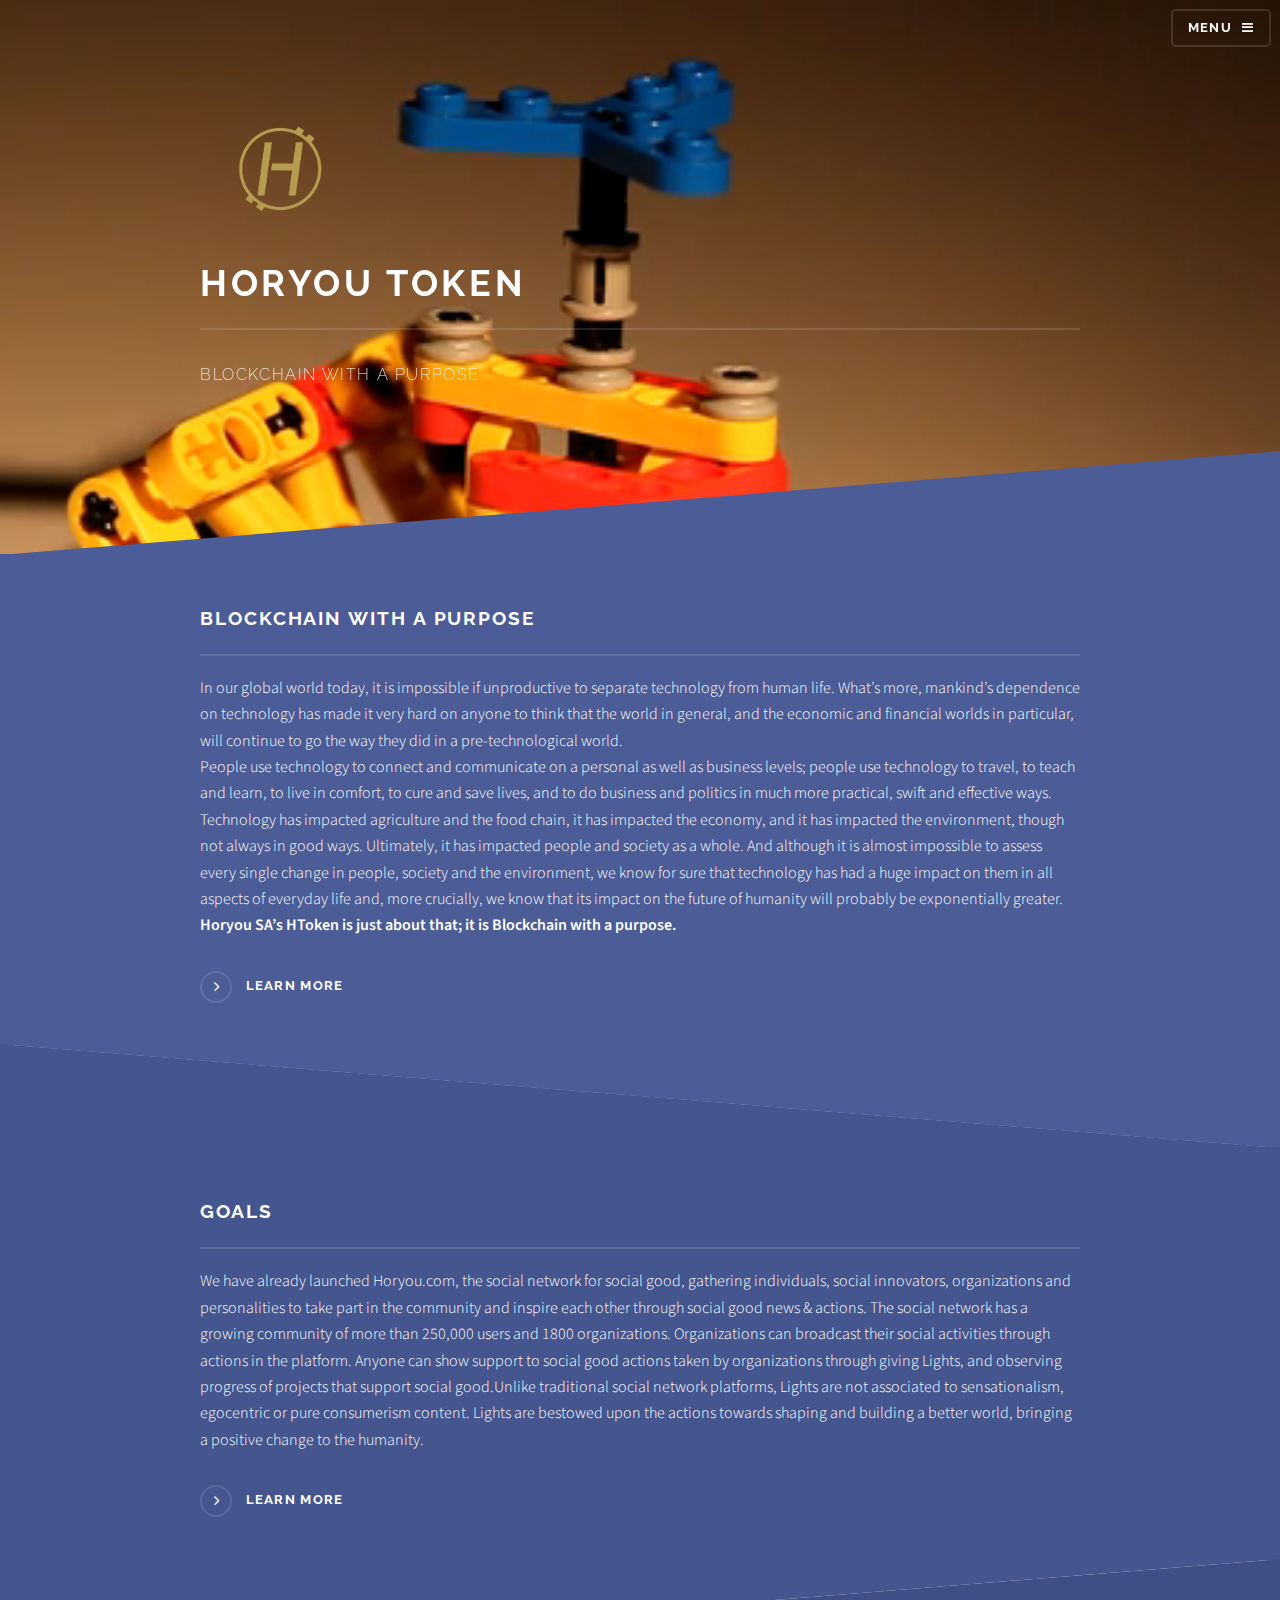
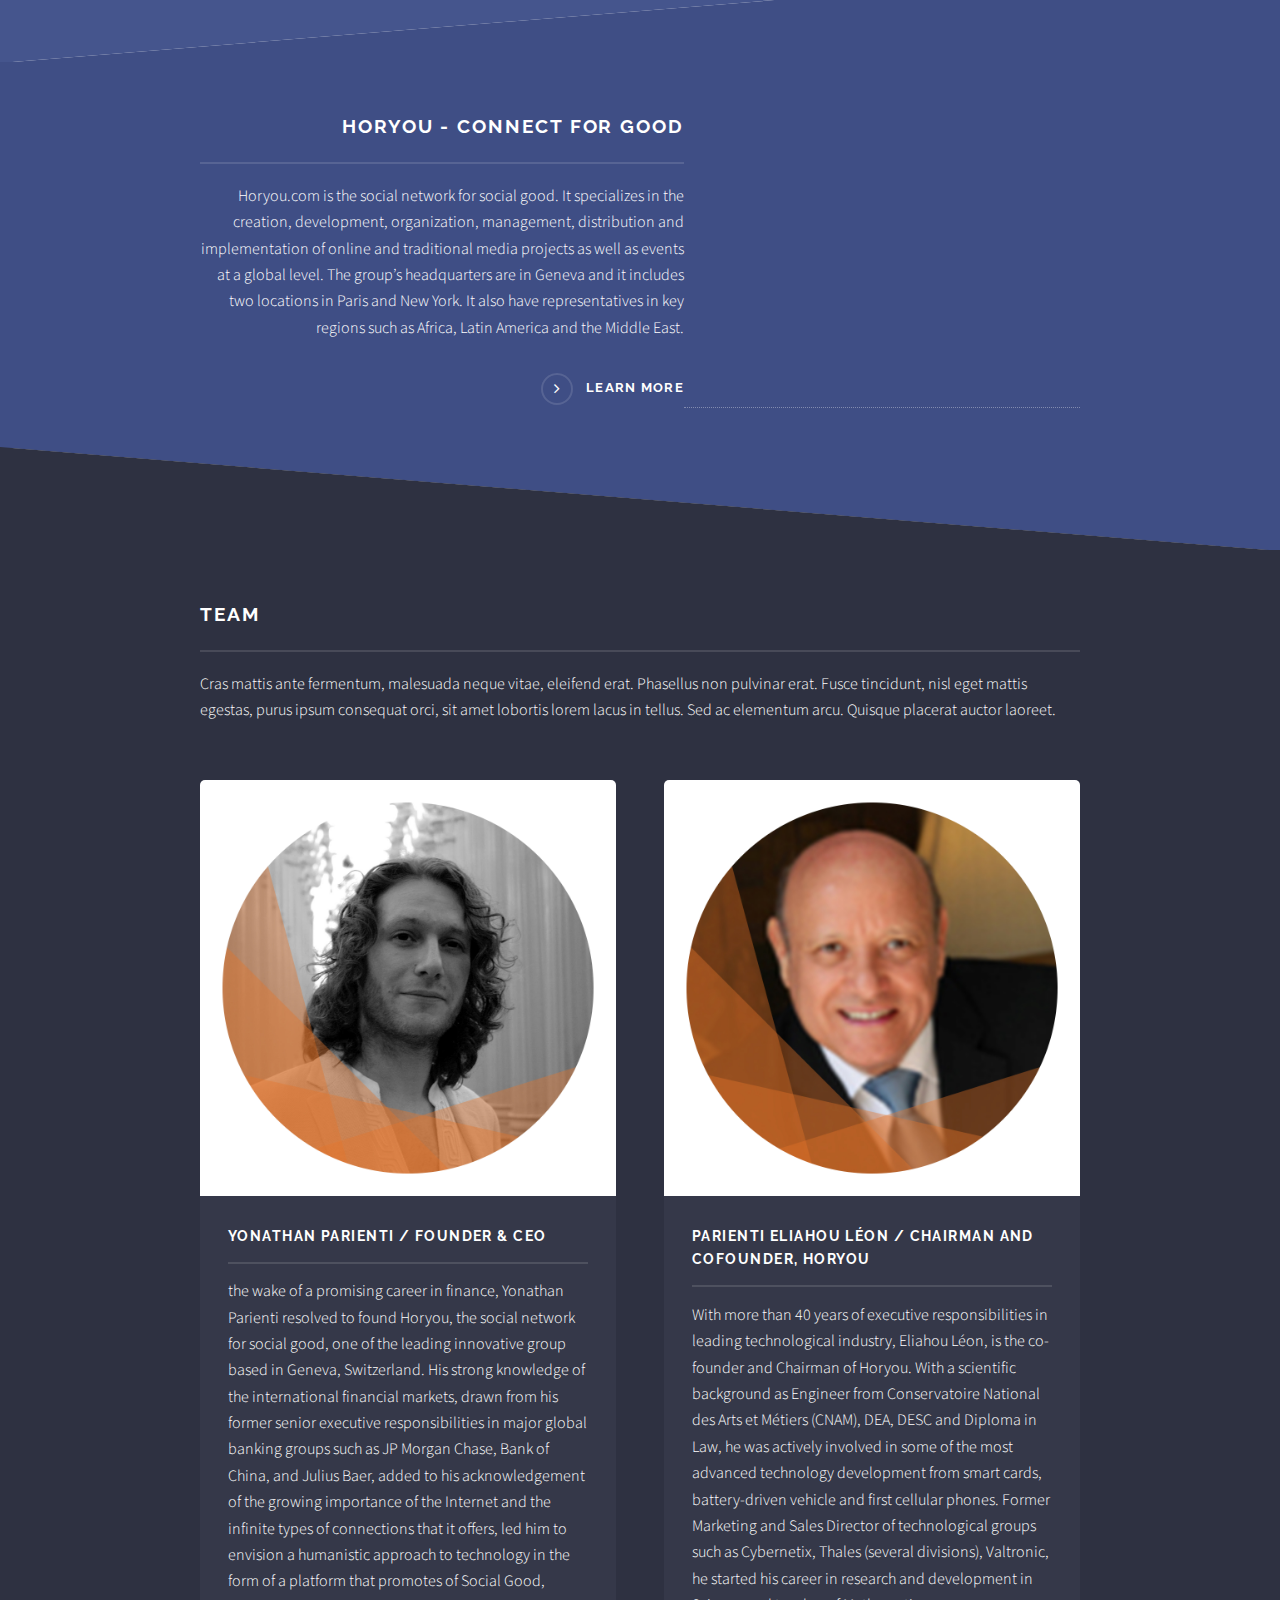
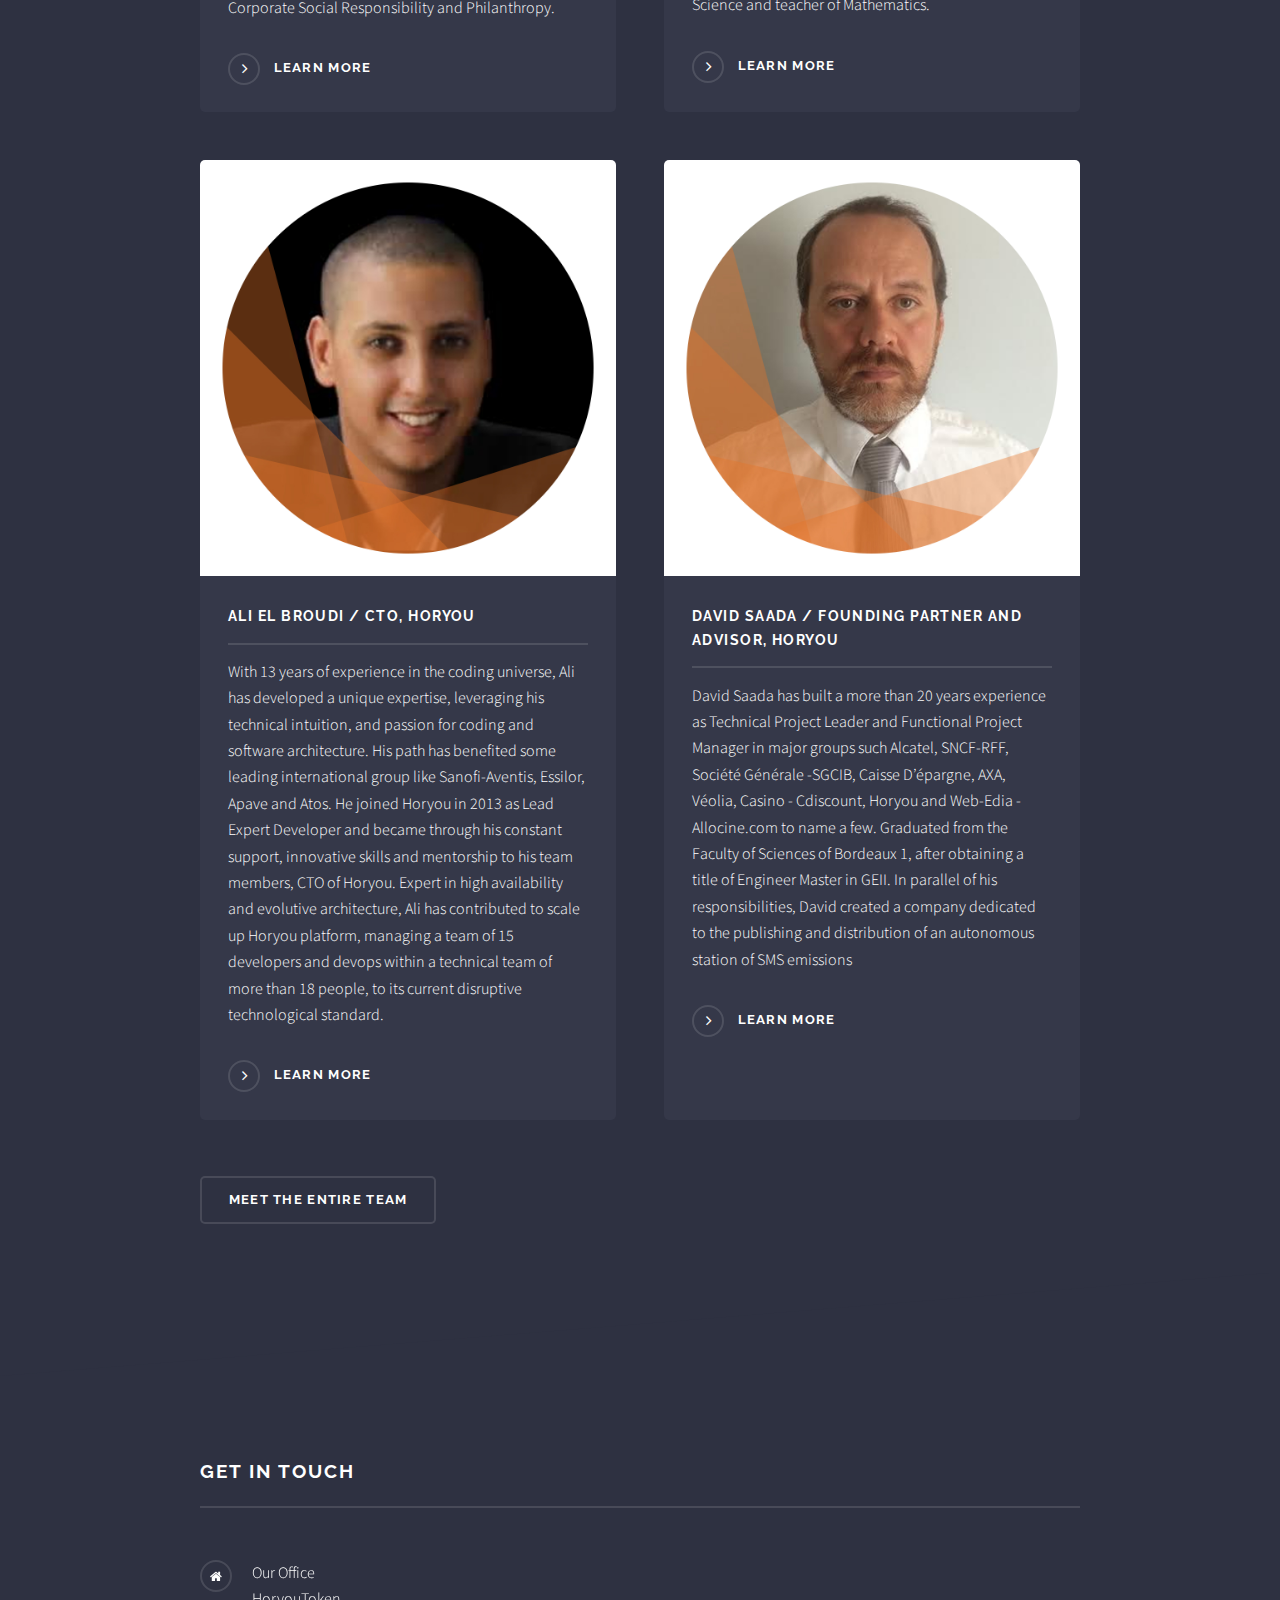
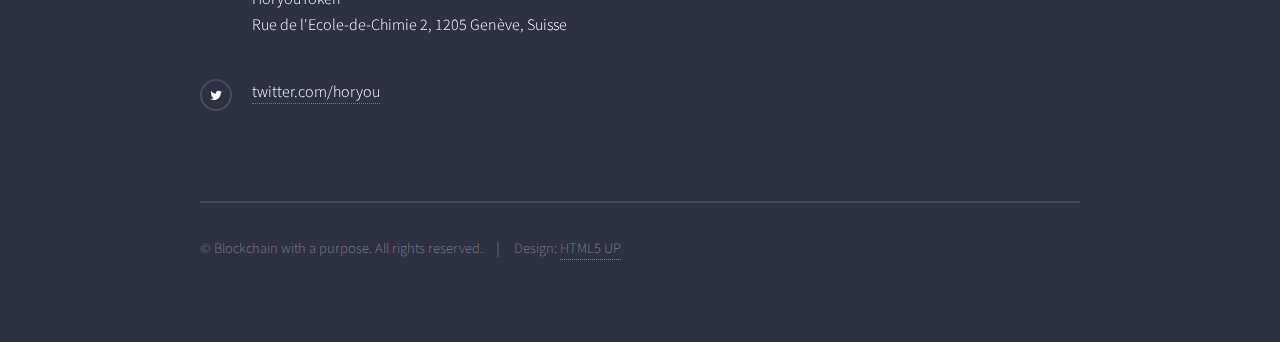
==== commit 6472b9c8: "video section added" ====
--- a/index.html
+++ b/index.html
@@ -15,11 +15,10 @@
 	<!--[if lte IE 8]><link rel="stylesheet" href="assets/css/ie8.css" /><![endif]-->
 </head>
 <body>
-
 	<!-- Page Wrapper -->
 	<div id="page-wrapper">
+		<!-- Header -->
 
-		<!-- Header -->
 		<header id="header" class="alt">
 			<h1><a href="index.html">Horyou</a></h1>
 			<nav>
@@ -44,144 +43,133 @@
 
 		<!-- Banner -->
 		<section id="banner">
-			<div class="inner">
-				<div class="logo"><img src="images/horyoucoin.png" style="width:10em; height: auto;" ></div>
-				<h2>Horyou Token</h2>
-				<p>Blockchain with a Purpose</a></p>
-			</div>
-		</section>
+			<video autoplay muted loop id="myVideo">
+				<source src="images/small.mp4" type="video/mp4">
+				</video>
 
-		<!-- Wrapper -->
-		<section id="wrapper">
+				<!-- Optional: some overlay text to describe the video -->
+					<div class="inner">
+					<div class="logo"><img src="images/horyoucoin.png" style="width:10em; height: auto;" ></div>
+					<h2>Horyou Token</h2>
+					<p>Blockchain with a Purpose</a></p>
 
-			<!-- One -->
-			<section id="one" class="wrapper spotlight style1">
-				<div class="inner">
 
-					<div class="content" style="text-align: left !important;">
-						<h2 class="major">Blockchain with a Purpose</h2>
-						<p>In our global world today, it is impossible if unproductive to separate technology from human life. What’s more, mankind’s dependence on technology has made it very hard on anyone to think that the world in general, and the economic and financial worlds in particular, will continue to go the way they did in a pre-technological world.
-							<br>
-							People use technology to connect and communicate on a personal as well as business levels; people use technology to travel, to teach and learn, to live in comfort, to cure and save lives, and to do business and politics in much more practical, swift and effective ways. Technology has impacted agriculture and the food chain, it has impacted the economy, and it has impacted the environment, though not always in good ways. Ultimately, it has impacted people and society as a whole. And although it is almost impossible to assess every single change in people, society and the environment, we know for sure that technology has had a huge impact on them in all aspects of everyday life and, more crucially, we know that its impact on the future of humanity will probably be exponentially greater.
-							<br>
-							<b>Horyou SA’s HToken is just about that; it is Blockchain with a purpose.</b>
-						</p>
-						<a href="#" class="special">Learn more</a>
-					</div>
 				</div>
+
 			</section>
 
-			<!-- Two -->
-			<section id="two" class="wrapper alt spotlight style2">
-				<div class="inner">
-					<div class="content">
-						<h2 class="major">Goals</h2>
-						<p>We have already launched Horyou.com, the social network for social good, gathering individuals, social innovators, organizations and personalities to take part in the community and inspire each other through social good news & actions. The social network has a growing community of more than 250,000 users and 1800 organizations. Organizations can broadcast their social activities through actions in the platform. Anyone can show support to social good actions taken by organizations through giving Lights, and observing progress of projects that support social good.Unlike traditional social network platforms, Lights are not associated to sensationalism, egocentric or pure consumerism content. Lights are bestowed upon the actions towards shaping and building a better world, bringing a positive change to the humanity.</p>
-						<a href="#" class="special">Learn more</a>
+			<!-- Wrapper -->
+			<section id="wrapper">
+
+				<!-- One -->
+				<section id="one" class="wrapper spotlight style1">
+					<div class="inner">
+
+						<div class="content" style="text-align: left !important;">
+							<h2 class="major">Blockchain with a Purpose</h2>
+							<p>In our global world today, it is impossible if unproductive to separate technology from human life. What’s more, mankind’s dependence on technology has made it very hard on anyone to think that the world in general, and the economic and financial worlds in particular, will continue to go the way they did in a pre-technological world.
+								<br>
+								People use technology to connect and communicate on a personal as well as business levels; people use technology to travel, to teach and learn, to live in comfort, to cure and save lives, and to do business and politics in much more practical, swift and effective ways. Technology has impacted agriculture and the food chain, it has impacted the economy, and it has impacted the environment, though not always in good ways. Ultimately, it has impacted people and society as a whole. And although it is almost impossible to assess every single change in people, society and the environment, we know for sure that technology has had a huge impact on them in all aspects of everyday life and, more crucially, we know that its impact on the future of humanity will probably be exponentially greater.
+								<br>
+								<b>Horyou SA’s HToken is just about that; it is Blockchain with a purpose.</b>
+							</p>
+							<a href="#" class="special">Learn more</a>
+						</div>
 					</div>
-				</div>
+				</section>
+
+				<!-- Two -->
+				<section id="two" class="wrapper alt spotlight style2">
+					<div class="inner">
+						<div class="content">
+							<h2 class="major">Goals</h2>
+							<p>We have already launched Horyou.com, the social network for social good, gathering individuals, social innovators, organizations and personalities to take part in the community and inspire each other through social good news & actions. The social network has a growing community of more than 250,000 users and 1800 organizations. Organizations can broadcast their social activities through actions in the platform. Anyone can show support to social good actions taken by organizations through giving Lights, and observing progress of projects that support social good.Unlike traditional social network platforms, Lights are not associated to sensationalism, egocentric or pure consumerism content. Lights are bestowed upon the actions towards shaping and building a better world, bringing a positive change to the humanity.</p>
+							<a href="#" class="special">Learn more</a>
+						</div>
+					</div>
+				</section>
+
+				<!-- Three -->
+				<section id="three" class="wrapper spotlight style3">
+					<div class="inner">
+						<a href="#" class="video"><iframe width="300" height="170" src="https://www.youtube.com/embed/FzjAVfcafnw" frameborder="0" allow="autoplay; encrypted-media" allowfullscreen></iframe></a>	
+						<div class="content">
+							<h2 class="major">HORYOU - CONNECT FOR GOOD</h2>
+							<p>Horyou.com is the social network for social good. It specializes in the creation, development, organization, management, distribution and implementation of online and traditional media projects as well as events at a global level. The group’s headquarters are in Geneva and it includes two locations in Paris and New York. It also have representatives in key regions such as Africa, Latin America and the Middle East.</p>
+							<a href="#" class="special">Learn more</a>
+						</div>
+					</div>
+				</section>
+
+				<!-- Four -->
+				<section id="four" class="wrapper alt style1">
+					<div class="inner">
+						<h2 class="major">Team</h2>
+						<p>Cras mattis ante fermentum, malesuada neque vitae, eleifend erat. Phasellus non pulvinar erat. Fusce tincidunt, nisl eget mattis egestas, purus ipsum consequat orci, sit amet lobortis lorem lacus in tellus. Sed ac elementum arcu. Quisque placerat auctor laoreet.</p>
+						<section class="features">
+							<article>
+								<a href="#" class="image"><img src="images/1.jpg" alt="Yonathan Parienti"/></a>
+								<h3 class="major">Yonathan Parienti / Founder & CEO</h3>
+								<p>the wake of a promising career in finance, Yonathan Parienti resolved to found Horyou, the social network for social good, one of the leading innovative group based in Geneva, Switzerland. His strong knowledge of the international financial markets, drawn from his former senior executive responsibilities in major global banking groups such as JP Morgan Chase, Bank of China, and Julius Baer, added to his acknowledgement of the growing importance of the Internet and the infinite types of connections that it offers, led him to envision a humanistic approach to technology in the form of a platform that promotes of Social Good, Corporate Social Responsibility and Philanthropy.</p>
+								<a href="#" class="special">Learn more</a>
+							</article>
+							<article>
+								<a href="#" class="image"><img src="images/2.jpg" alt="Parienti Eliahou Léon" /></a>
+								<h3 class="major">Parienti Eliahou Léon / Chairman and Cofounder, Horyou</h3>
+								<p>With more than 40 years of executive responsibilities in leading technological industry, Eliahou Léon, is the co-founder and Chairman of Horyou. With a scientific background as Engineer from Conservatoire National des Arts et Métiers (CNAM), DEA, DESC and Diploma in Law, he was actively involved in some of the most advanced technology development from smart cards, battery-driven vehicle and first cellular phones. Former Marketing and Sales Director of technological groups such as Cybernetix, Thales (several divisions), Valtronic, he started his career in research and development in Science and teacher of Mathematics.</p>
+								<a href="#" class="special">Learn more</a>
+							</article>
+							<article>
+								<a href="#" class="image"><img src="images/3.jpg" alt="" /></a>
+								<h3 class="major">Ali El broudi / CTO, Horyou</h3>
+								<p>With 13 years of experience in the coding universe, Ali has developed a unique expertise, leveraging his technical intuition, and passion for coding and software architecture. His path has benefited some leading international group like Sanofi-Aventis, Essilor, Apave and Atos. He joined Horyou in 2013 as Lead Expert Developer and became through his constant support, innovative skills and mentorship to his team members, CTO of Horyou. Expert in high availability and evolutive architecture, Ali has contributed to scale up Horyou platform, managing a team of 15 developers and devops within a technical team of more than 18 people, to its current disruptive technological standard.</p>
+								<a href="#" class="special">Learn more</a>
+							</article>
+							<article>
+								<a href="#" class="image"><img src="images/5.jpg" alt="" /></a>
+								<h3 class="major">David Saada / Founding Partner and Advisor, Horyou</h3>
+								<p>David Saada has built a more than 20 years experience as Technical Project Leader and Functional Project Manager in major groups such Alcatel, SNCF-RFF, Société Générale -SGCIB, Caisse D’épargne, AXA, Véolia, Casino - Cdiscount, Horyou and Web-Edia - Allocine.com to name a few. Graduated from the Faculty of Sciences of Bordeaux 1, after obtaining a title of Engineer Master in GEII. In parallel of his responsibilities, David created a company dedicated to the publishing and distribution of an autonomous station of SMS emissions</p>
+								<a href="#" class="special">Learn more</a>
+							</article>
+						</section>
+						<ul class="actions">
+							<li><a href="#" class="button">Meet the entire team</a></li>
+						</ul>
+					</div>
+				</section>
+
 			</section>
 
-			<!-- Three -->
-			<section id="three" class="wrapper spotlight style3">
+			<!-- Footer -->
+			<section id="footer">
 				<div class="inner">
-					<div class="content">
-						<a href="#" class="image"><img src="images/pic04.jpg" alt="" /></a>
-						<h2 class="major">HORYOU - CONNECT FOR GOOD</h2>
-						<p>Horyou.com is the social network for social good. It specializes in the creation, development, organization, management, distribution and implementation of online and traditional media projects as well as events at a global level. The group’s headquarters are in Geneva and it includes two locations in Paris and New York. It also have representatives in key regions such as Africa, Latin America and the Middle East.</p>
-						<a href="#" class="special">Learn more</a>
-					</div>
-				</div>
-			</section>
+					<h2 class="major">Get in touch</h2>
+					<p></p>
+					<ul class="contact">
+						<li class="fa-home">
+							Our Office<br />
+							HoryouToken<br />
+							Rue de l'Ecole-de-Chimie 2, 1205 Genève, Suisse
+						</li>
 
-			<!-- Four -->
-			<section id="four" class="wrapper alt style1">
-				<div class="inner">
-					<h2 class="major">Vitae phasellus</h2>
-					<p>Cras mattis ante fermentum, malesuada neque vitae, eleifend erat. Phasellus non pulvinar erat. Fusce tincidunt, nisl eget mattis egestas, purus ipsum consequat orci, sit amet lobortis lorem lacus in tellus. Sed ac elementum arcu. Quisque placerat auctor laoreet.</p>
-					<section class="features">
-						<article>
-							<a href="#" class="image"><img src="images/pic04.jpg" alt="" /></a>
-							<h3 class="major">Sed feugiat lorem</h3>
-							<p>Lorem ipsum dolor sit amet, consectetur adipiscing vehicula id nulla dignissim dapibus ultrices.</p>
-							<a href="#" class="special">Learn more</a>
-						</article>
-						<article>
-							<a href="#" class="image"><img src="images/pic05.jpg" alt="" /></a>
-							<h3 class="major">Nisl placerat</h3>
-							<p>Lorem ipsum dolor sit amet, consectetur adipiscing vehicula id nulla dignissim dapibus ultrices.</p>
-							<a href="#" class="special">Learn more</a>
-						</article>
-						<article>
-							<a href="#" class="image"><img src="images/pic06.jpg" alt="" /></a>
-							<h3 class="major">Ante fermentum</h3>
-							<p>Lorem ipsum dolor sit amet, consectetur adipiscing vehicula id nulla dignissim dapibus ultrices.</p>
-							<a href="#" class="special">Learn more</a>
-						</article>
-						<article>
-							<a href="#" class="image"><img src="images/pic07.jpg" alt="" /></a>
-							<h3 class="major">Fusce consequat</h3>
-							<p>Lorem ipsum dolor sit amet, consectetur adipiscing vehicula id nulla dignissim dapibus ultrices.</p>
-							<a href="#" class="special">Learn more</a>
-						</article>
-					</section>
-					<ul class="actions">
-						<li><a href="#" class="button">Browse All</a></li>
+
+						<li class="fa-twitter"><a href="#">twitter.com/horyou</a></li>
+					</ul>
+					<ul class="copyright">
+						<li>&copy; Blockchain with a purpose. All rights reserved.</li><li>Design: <a href="http://html5up.net">HTML5 UP</a></li>
 					</ul>
 				</div>
 			</section>
 
-		</section>
+		</div>
 
-		<!-- Footer -->
-		<section id="footer">
-			<div class="inner">
-				<h2 class="major">Get in touch</h2>
-				<p>Cras mattis ante fermentum, malesuada neque vitae, eleifend erat. Phasellus non pulvinar erat. Fusce tincidunt, nisl eget mattis egestas, purus ipsum consequat orci, sit amet lobortis lorem lacus in tellus. Sed ac elementum arcu. Quisque placerat auctor laoreet.</p>
-				<form method="post" action="#">
-					<div class="field">
-						<label for="name">Name</label>
-						<input type="text" name="name" id="name" />
-					</div>
-					<div class="field">
-						<label for="email">Email</label>
-						<input type="email" name="email" id="email" />
-					</div>
-					<div class="field">
-						<label for="message">Message</label>
-						<textarea name="message" id="message" rows="4"></textarea>
-					</div>
-					<ul class="actions">
-						<li><input type="submit" value="Send Message" /></li>
-					</ul>
-				</form>
-				<ul class="contact">
-					<li class="fa-home">
-						Untitled Inc<br />
-						1234 Somewhere Road Suite #2894<br />
-						Nashville, TN 00000-0000
-					</li>
-					<li class="fa-phone">(000) 000-0000</li>
-					<li class="fa-envelope"><a href="#">information@untitled.tld</a></li>
-					<li class="fa-twitter"><a href="#">twitter.com/untitled-tld</a></li>
-					<li class="fa-facebook"><a href="#">facebook.com/untitled-tld</a></li>
-					<li class="fa-instagram"><a href="#">instagram.com/untitled-tld</a></li>
-				</ul>
-				<ul class="copyright">
-					<li>&copy; Untitled Inc. All rights reserved.</li><li>Design: <a href="http://html5up.net">HTML5 UP</a></li>
-				</ul>
-			</div>
-		</section>
+		<!-- Scripts -->
+		<script src="assets/js/skel.min.js"></script>
+		<script src="assets/js/jquery.min.js"></script>
+		<script src="assets/js/jquery.scrollex.min.js"></script>
+		<script src="assets/js/util.js"></script>
+		<!--[if lte IE 8]><script src="assets/js/ie/respond.min.js"></script><![endif]-->
+		<script src="assets/js/main.js"></script>
 
-	</div>
-
-	<!-- Scripts -->
-	<script src="assets/js/skel.min.js"></script>
-	<script src="assets/js/jquery.min.js"></script>
-	<script src="assets/js/jquery.scrollex.min.js"></script>
-	<script src="assets/js/util.js"></script>
-	<!--[if lte IE 8]><script src="assets/js/ie/respond.min.js"></script><![endif]-->
-	<script src="assets/js/main.js"></script>
-
-</body>
-</html>+	</body>
+	</html>--- a/assets/css/main.css
+++ b/assets/css/main.css
@@ -6,7 +6,13 @@
 	html5up.net | @ajlkn
 	Free for personal and commercial use under the CCA 3.0 license (html5up.net/license)
 */
-
+#myVideo {
+    position: fixed;
+    right: 0;
+    bottom: 0;
+    min-width: 100%; 
+    min-height: 100%;
+}
 /* Reset */
 
 	html, body, div, span, applet, object, iframe, h1, h2, h3, h4, h5, h6, p, blockquote, pre, a, abbr, acronym, address, big, cite, code, del, dfn, em, img, ins, kbd, q, s, samp, small, strike, strong, sub, sup, tt, var, b, u, i, center, dl, dt, dd, ol, ul, li, fieldset, form, label, legend, table, caption, tbody, tfoot, thead, tr, th, td, article, aside, canvas, details, embed, figure, figcaption, footer, header, hgroup, menu, nav, output, ruby, section, summary, time, mark, audio, video {
@@ -1623,8 +1629,9 @@
 	}
 
 	body {
-		background-color: #2e3141;
-		background-image: linear-gradient(to top, rgba(46, 49, 65, 0.8), rgba(46, 49, 65, 0.8)), url("../../images/bg.jpg");
+		/*background-color: #2e3141;
+		background-image: linear-gradient(to top, rgba(46, 49, 65, 0.8), rgba(46, 49, 65, 0.8)), url("../../images/small.mp4");
+		*/
 		background-size: auto, cover;
 		background-attachment: fixed, fixed;
 		background-position: center, center;
@@ -2212,6 +2219,11 @@
 			.image.main img {
 				width: 100%;
 			}
+	.video{
+		display: inline-block;
+		position: relative;
+		padding: 3em;
+	}
 
 /* List */
 
@@ -3186,7 +3198,7 @@
 			#banner {
 				padding: 7em 0 8.25em 0 ;
 				background-color: #2e3141;
-				background-image: linear-gradient(to top, rgba(46, 49, 65, 0.8), rgba(46, 49, 65, 0.8)), url("../../images/bg.jpg");
+				background-image: linear-gradient(to top, rgba(46, 49, 65, 0.8), rgba(46, 49, 65, 0.8));
 				background-size: auto, cover;
 				background-position: center, center;
 				margin-bottom: -6.5em;
@@ -3296,7 +3308,7 @@
 		#wrapper > header {
 			padding: 9em 0 6.25em 0 ;
 			background-color: #2e3141;
-			background-image: linear-gradient(to top, rgba(46, 49, 65, 0.8), rgba(46, 49, 65, 0.8)), url("../../images/bg.jpg");
+			background-image: linear-gradient(to top, rgba(46, 49, 65, 0.8), rgba(46, 49, 65, 0.8));
 			background-size: auto, cover;
 			background-position: center, 0% 30%;
 			margin-bottom: -6.5em;
@@ -3784,7 +3796,7 @@
 
 		#footer {
 			background-color: #2e3141;
-			background-image: linear-gradient(to top, rgba(46, 49, 65, 0.8), rgba(46, 49, 65, 0.8)), url("../../images/bg.jpg");
+			background-image: linear-gradient(to top, rgba(46, 49, 65, 0.8), rgba(46, 49, 65, 0.8));
 			background-size: auto, cover;
 			background-position: center, center;
 			margin-top: -6.5em;
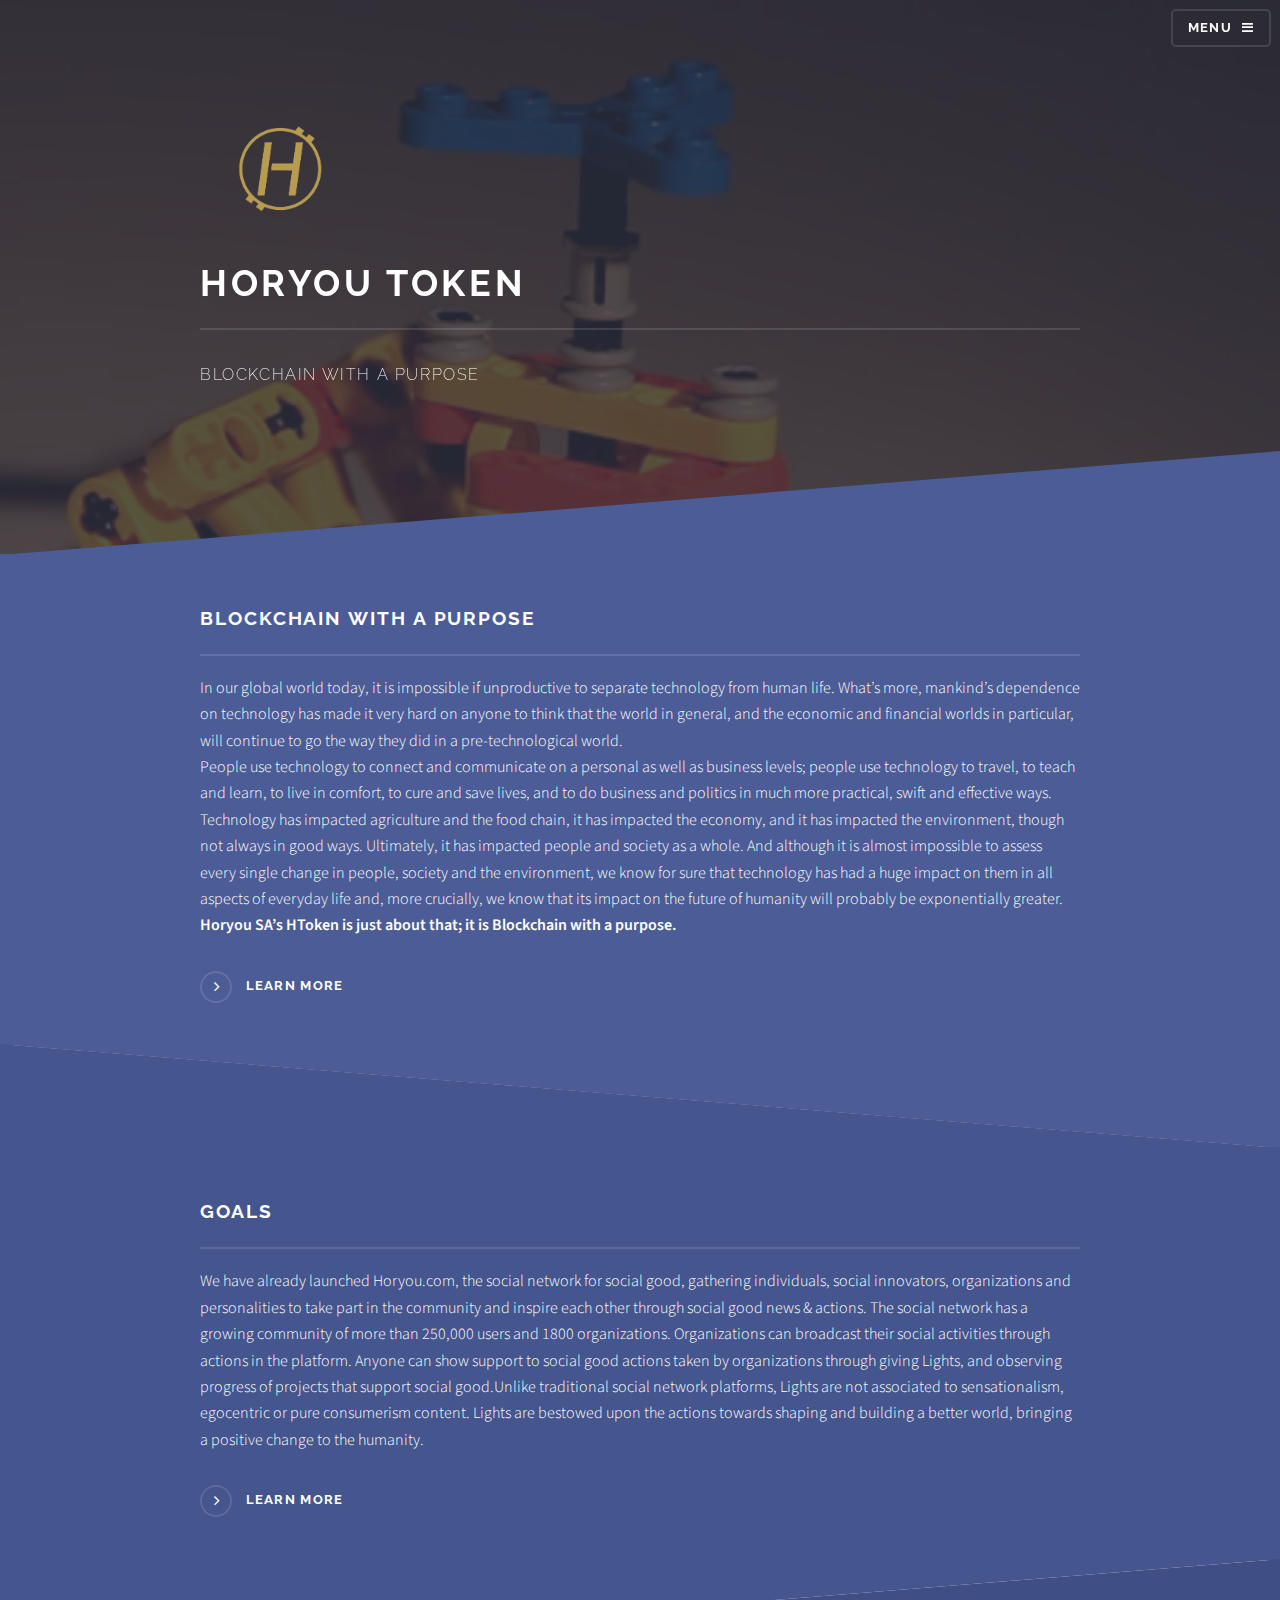
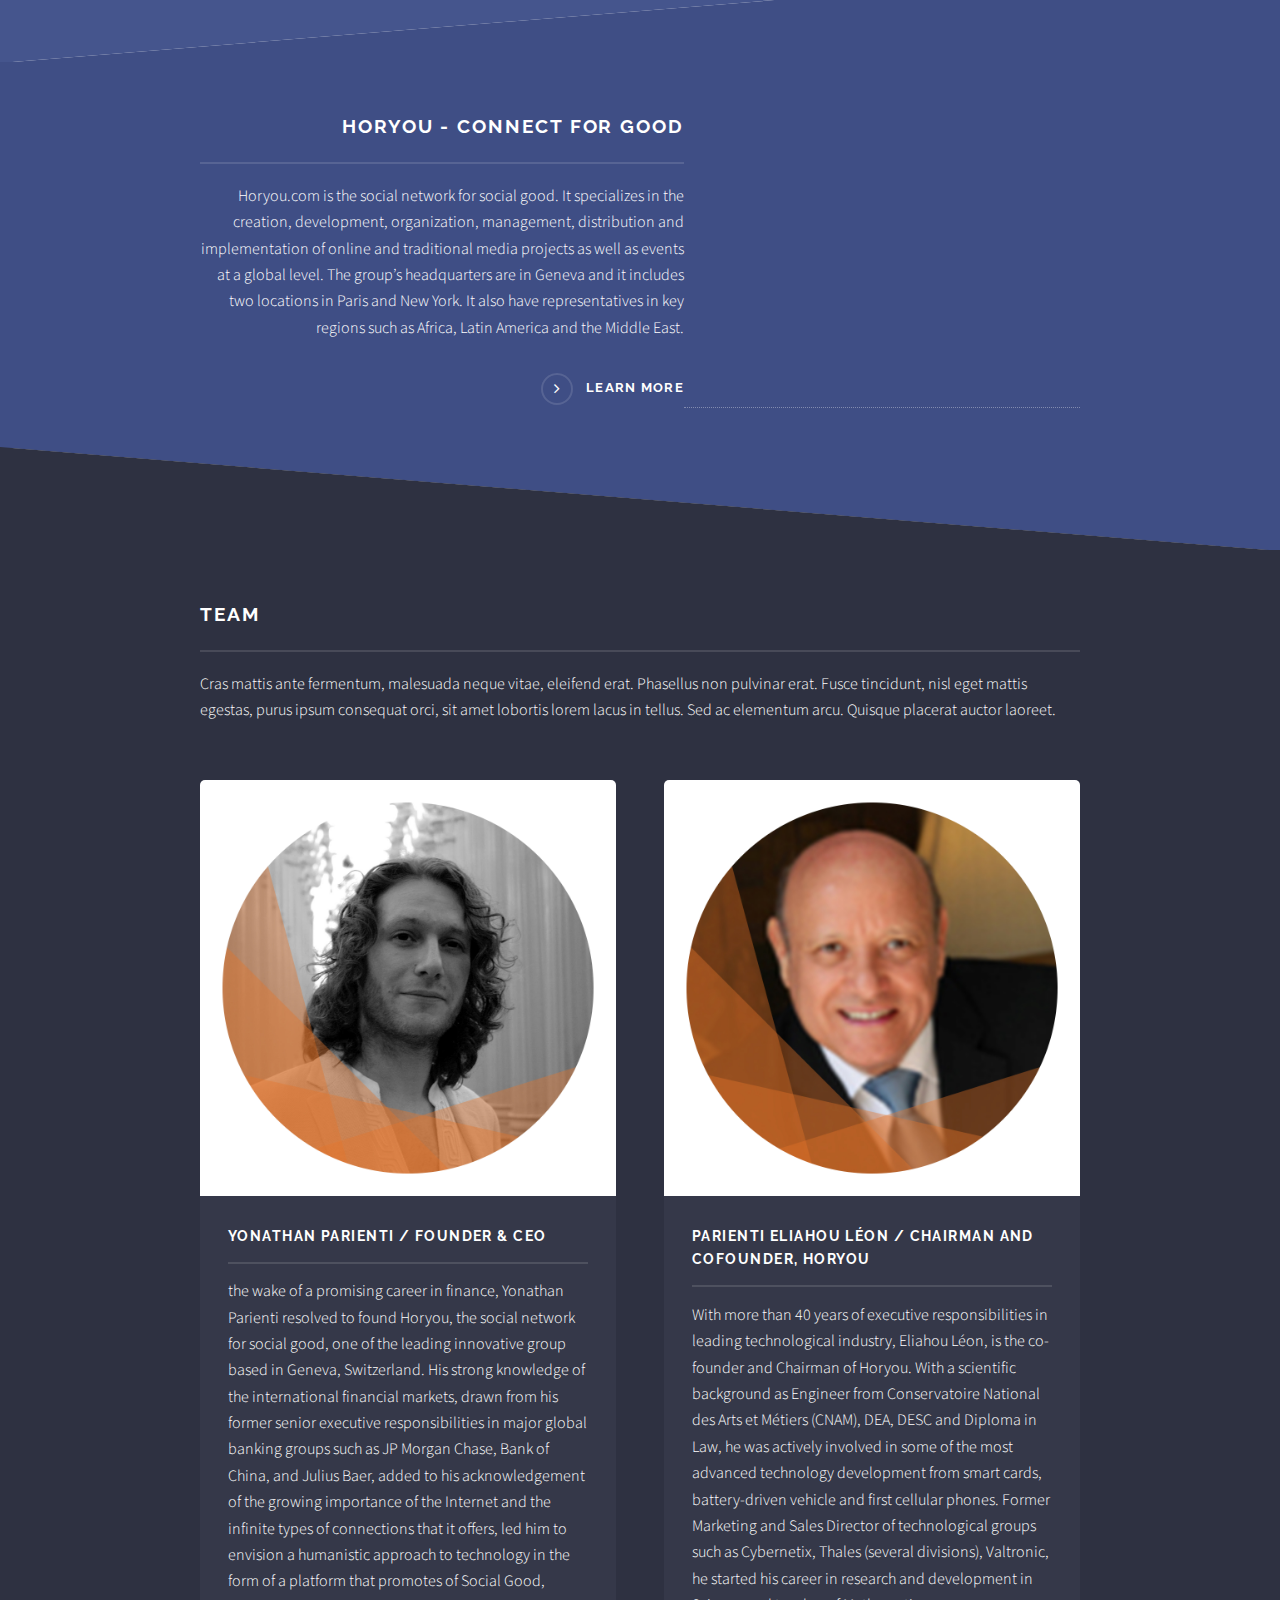
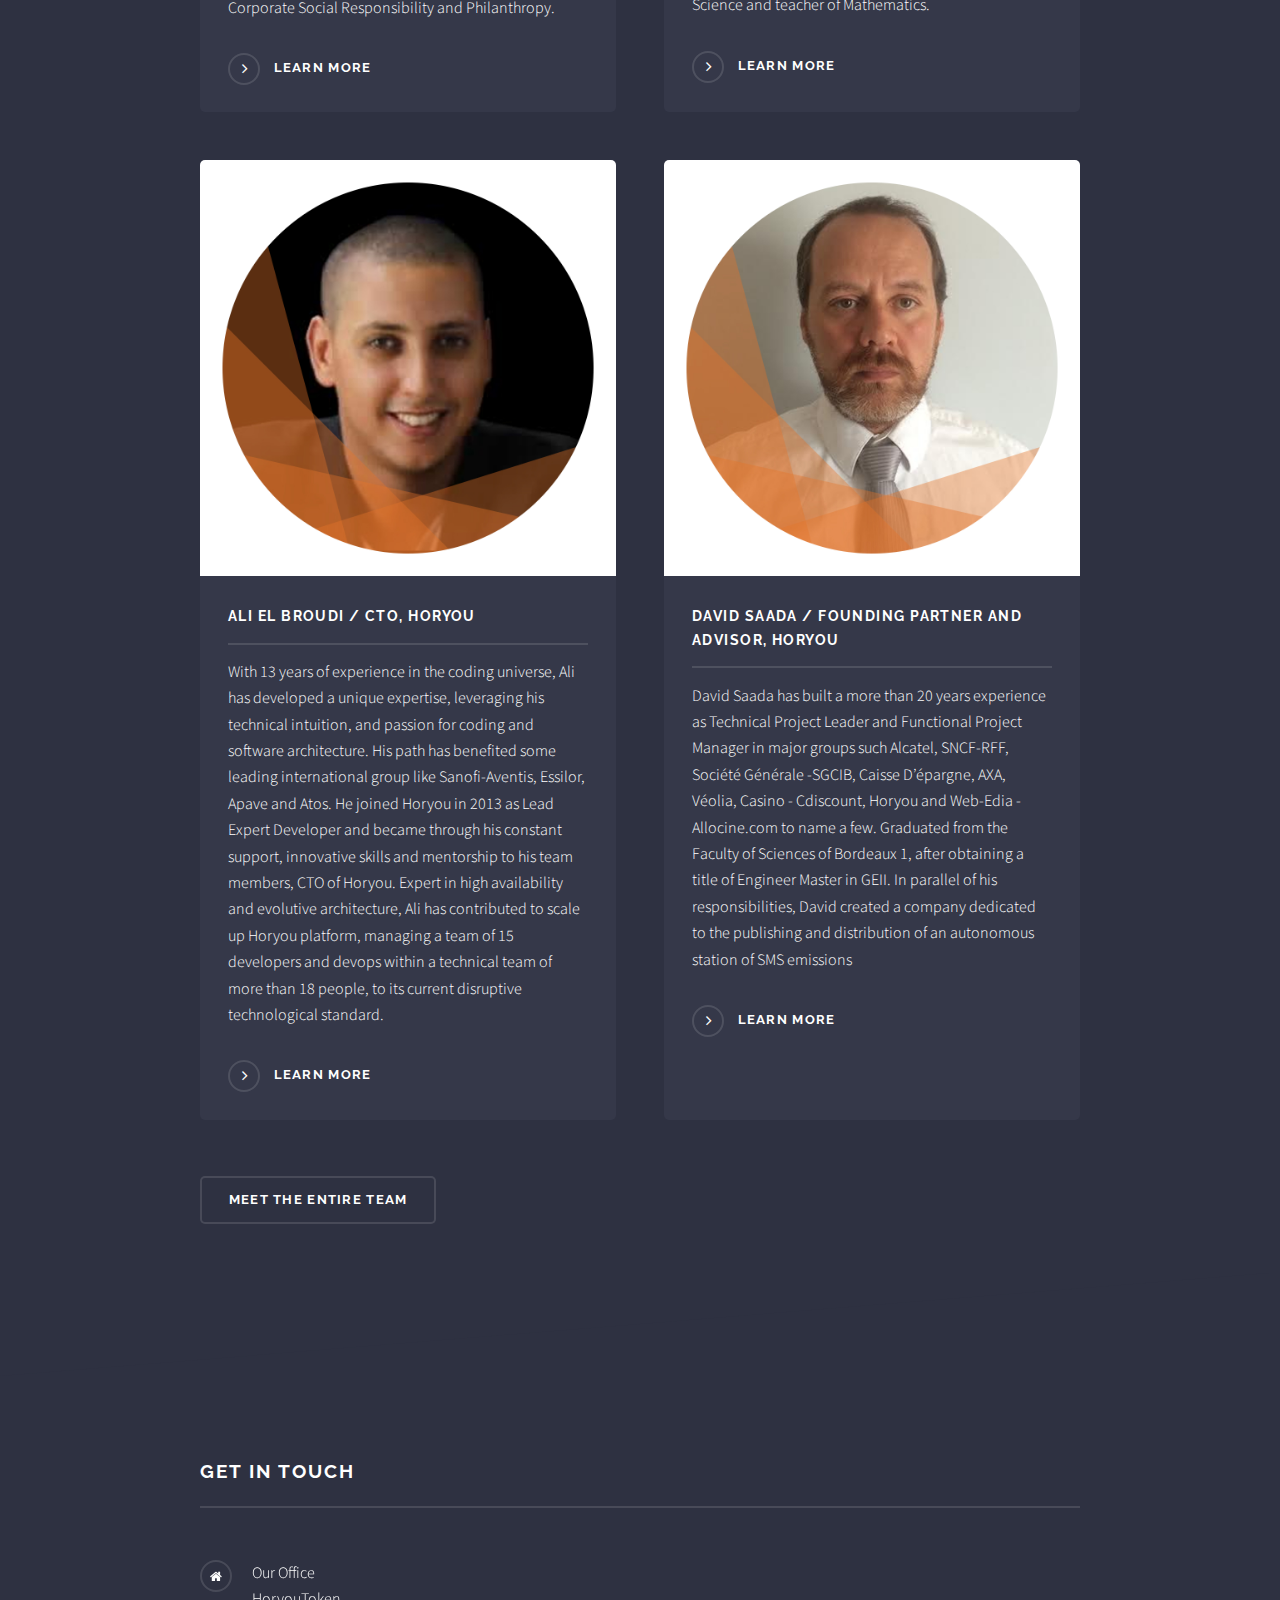
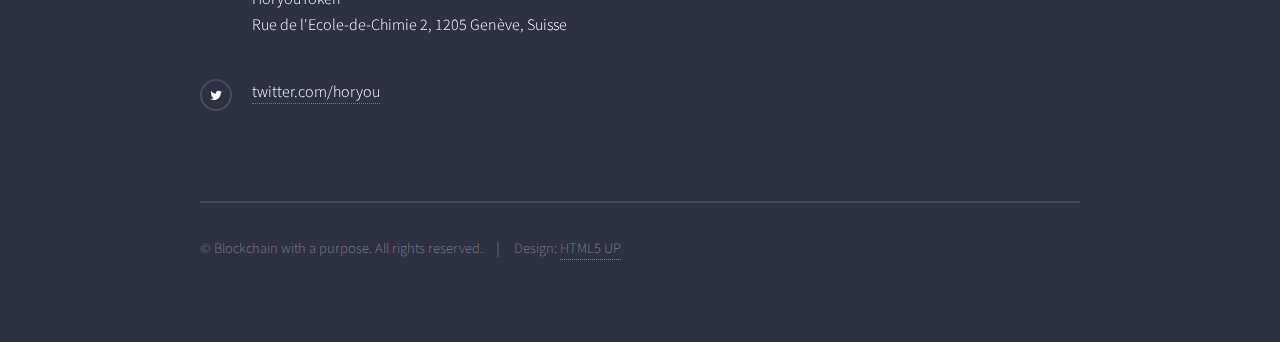
==== commit adbf9e68: "Navigation pages added" ====
--- a/index.html
+++ b/index.html
@@ -32,10 +32,10 @@
 				<h2>Menu</h2>
 				<ul class="links">
 					<li><a href="index.html">Home</a></li>
-					<li><a href="generic.html">Goals</a></li>
-					<li><a href="elements.html">Team</a></li>
-					<li><a href="#">About</a></li>
-					<li><a href="#">Media</a></li>
+					<li><a href="goals.html">Goals</a></li>
+					<li><a href="team.html">Team</a></li>
+					<li><a href="about.html">About</a></li>
+					<li><a href="media.html">Media</a></li>
 				</ul>
 				<a href="#" class="close">Close</a>
 			</div>
--- a/assets/css/main.css
+++ b/assets/css/main.css
@@ -12,6 +12,8 @@
     bottom: 0;
     min-width: 100%; 
     min-height: 100%;
+    opacity: 0.2;
+    background-color:#313131; 
 }
 /* Reset */
 
